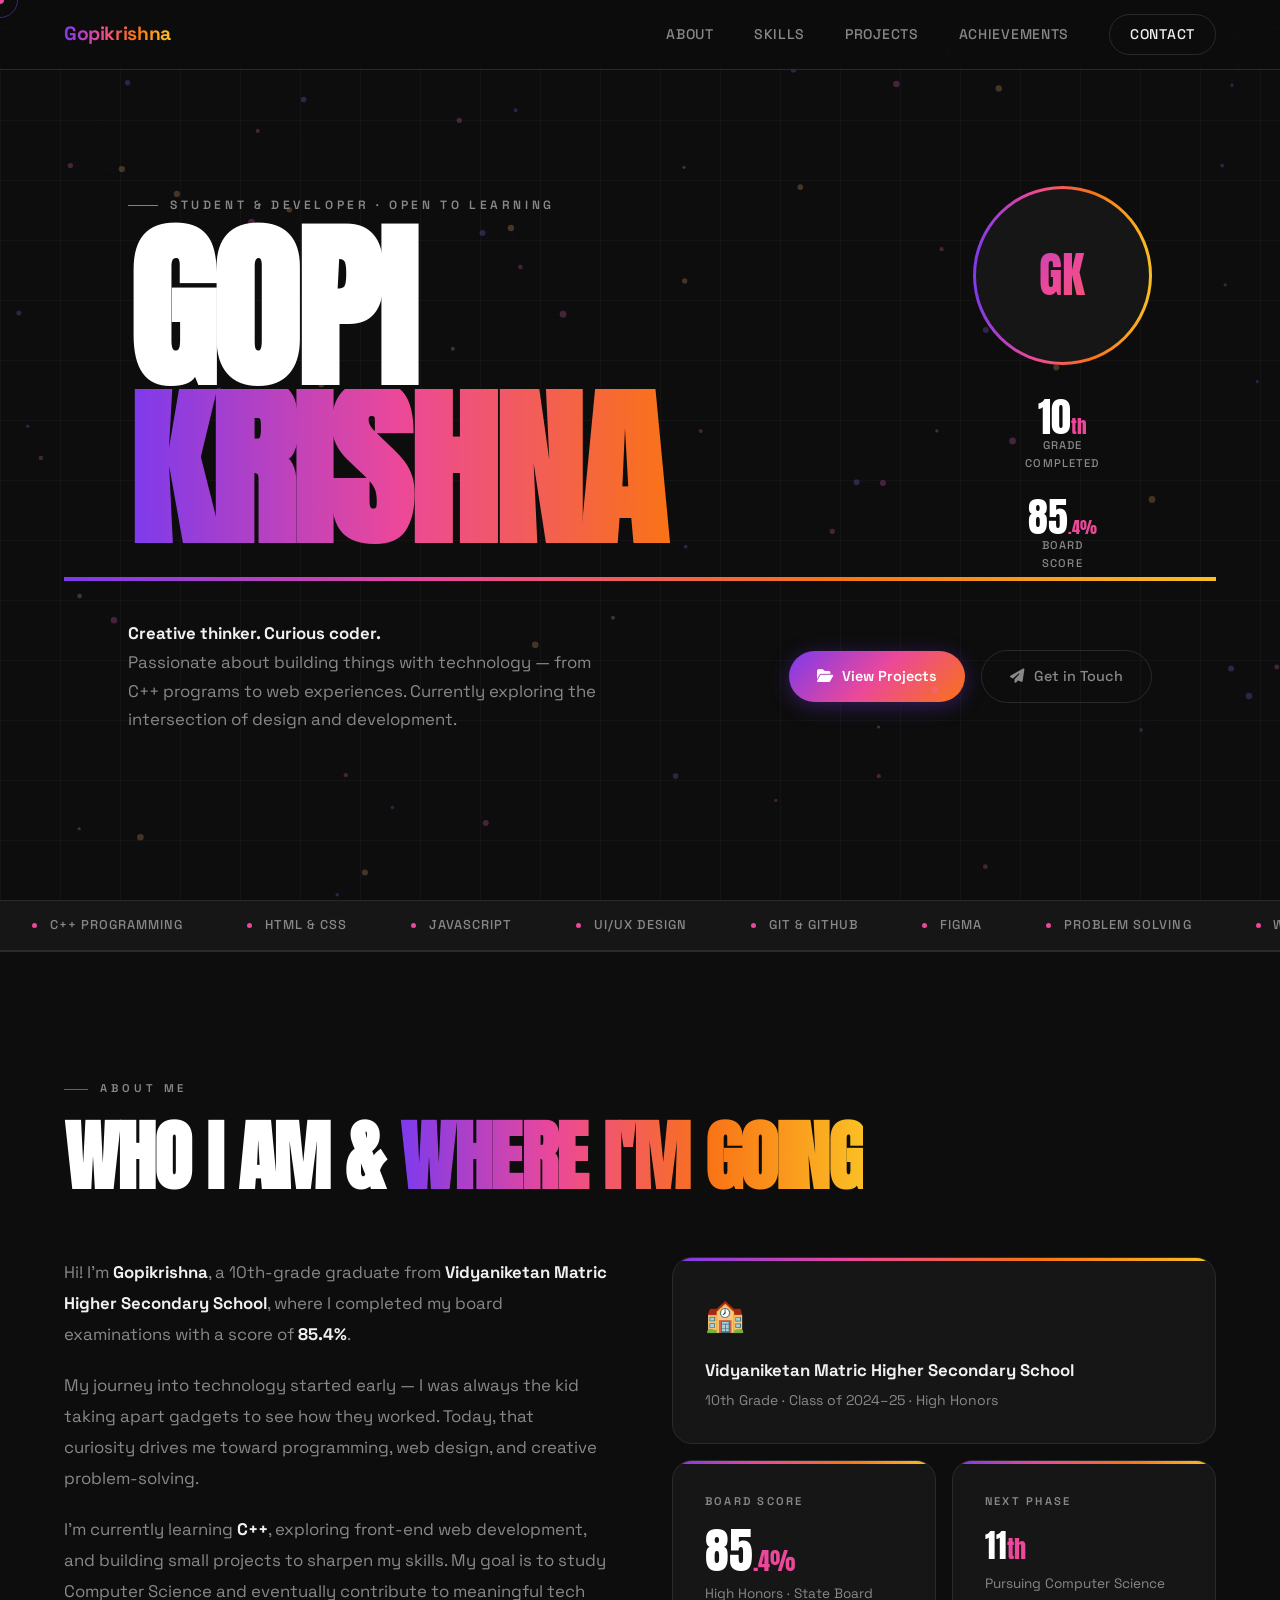
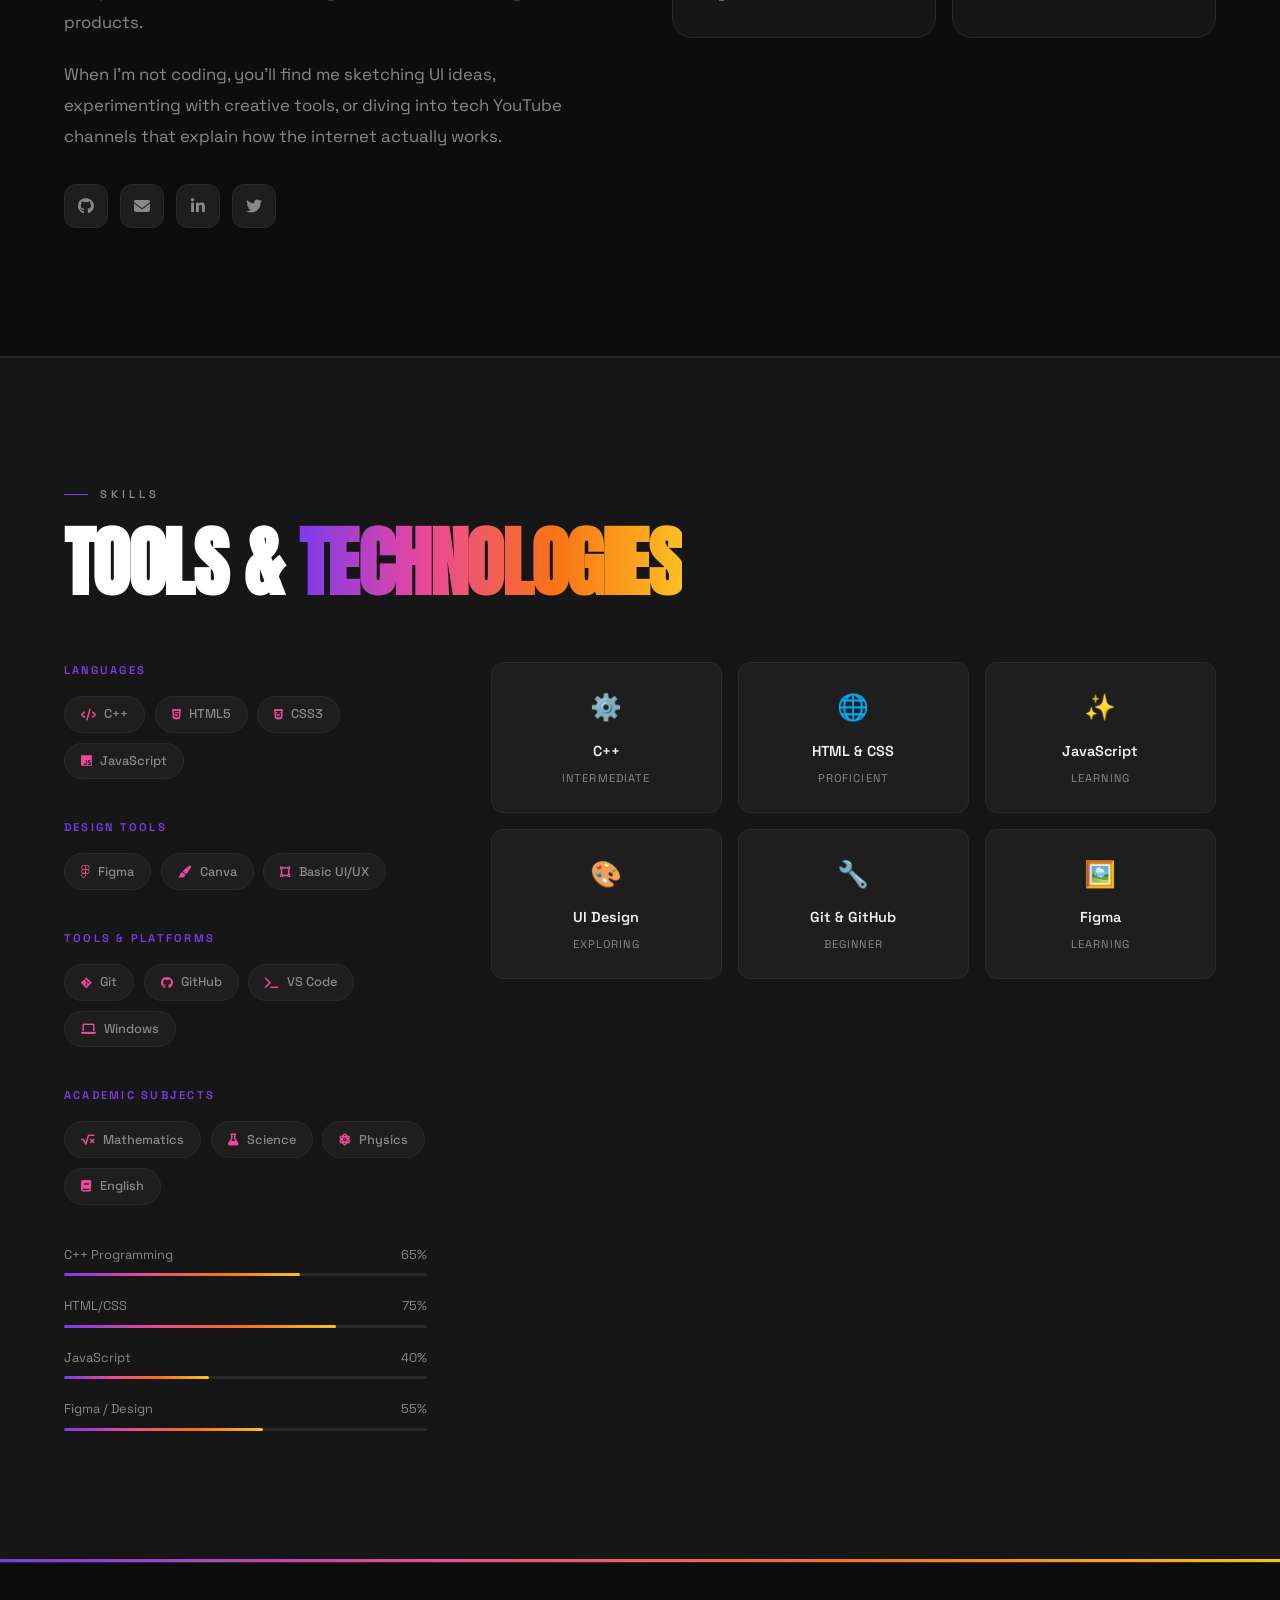
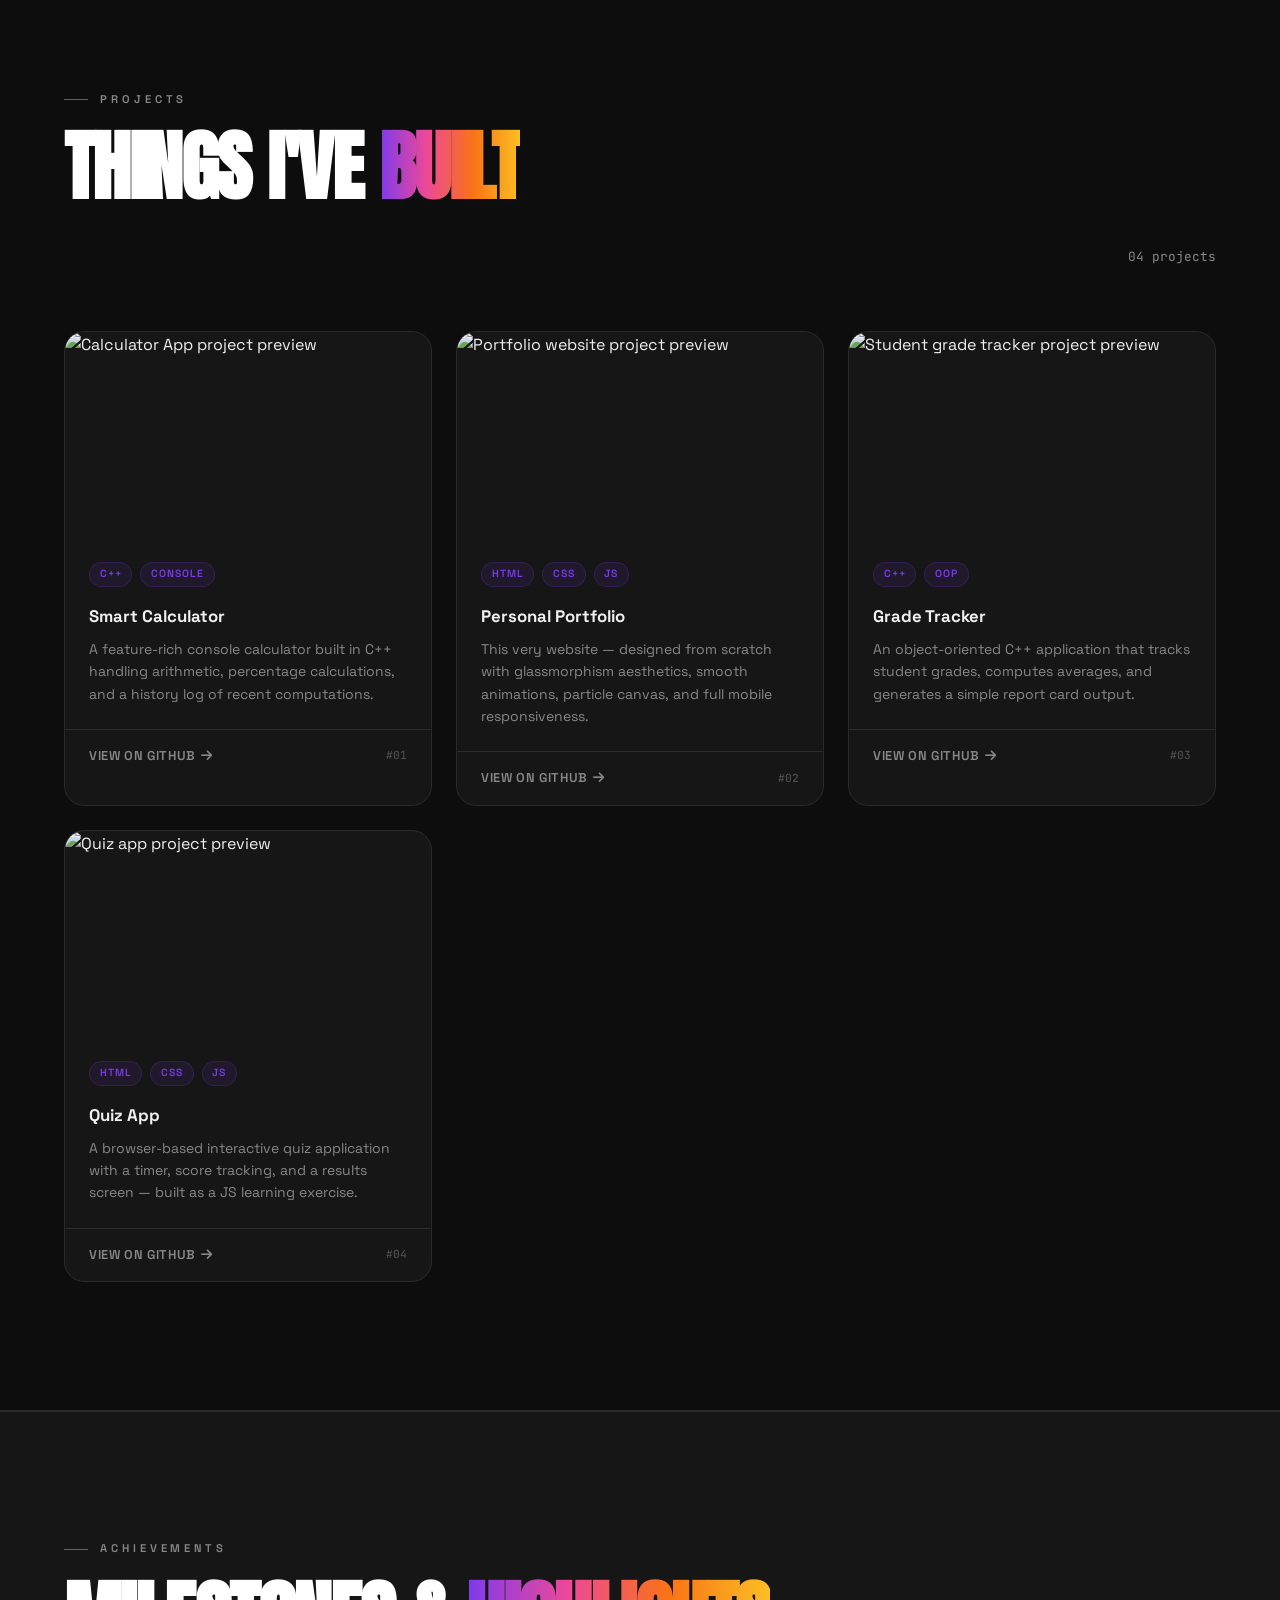
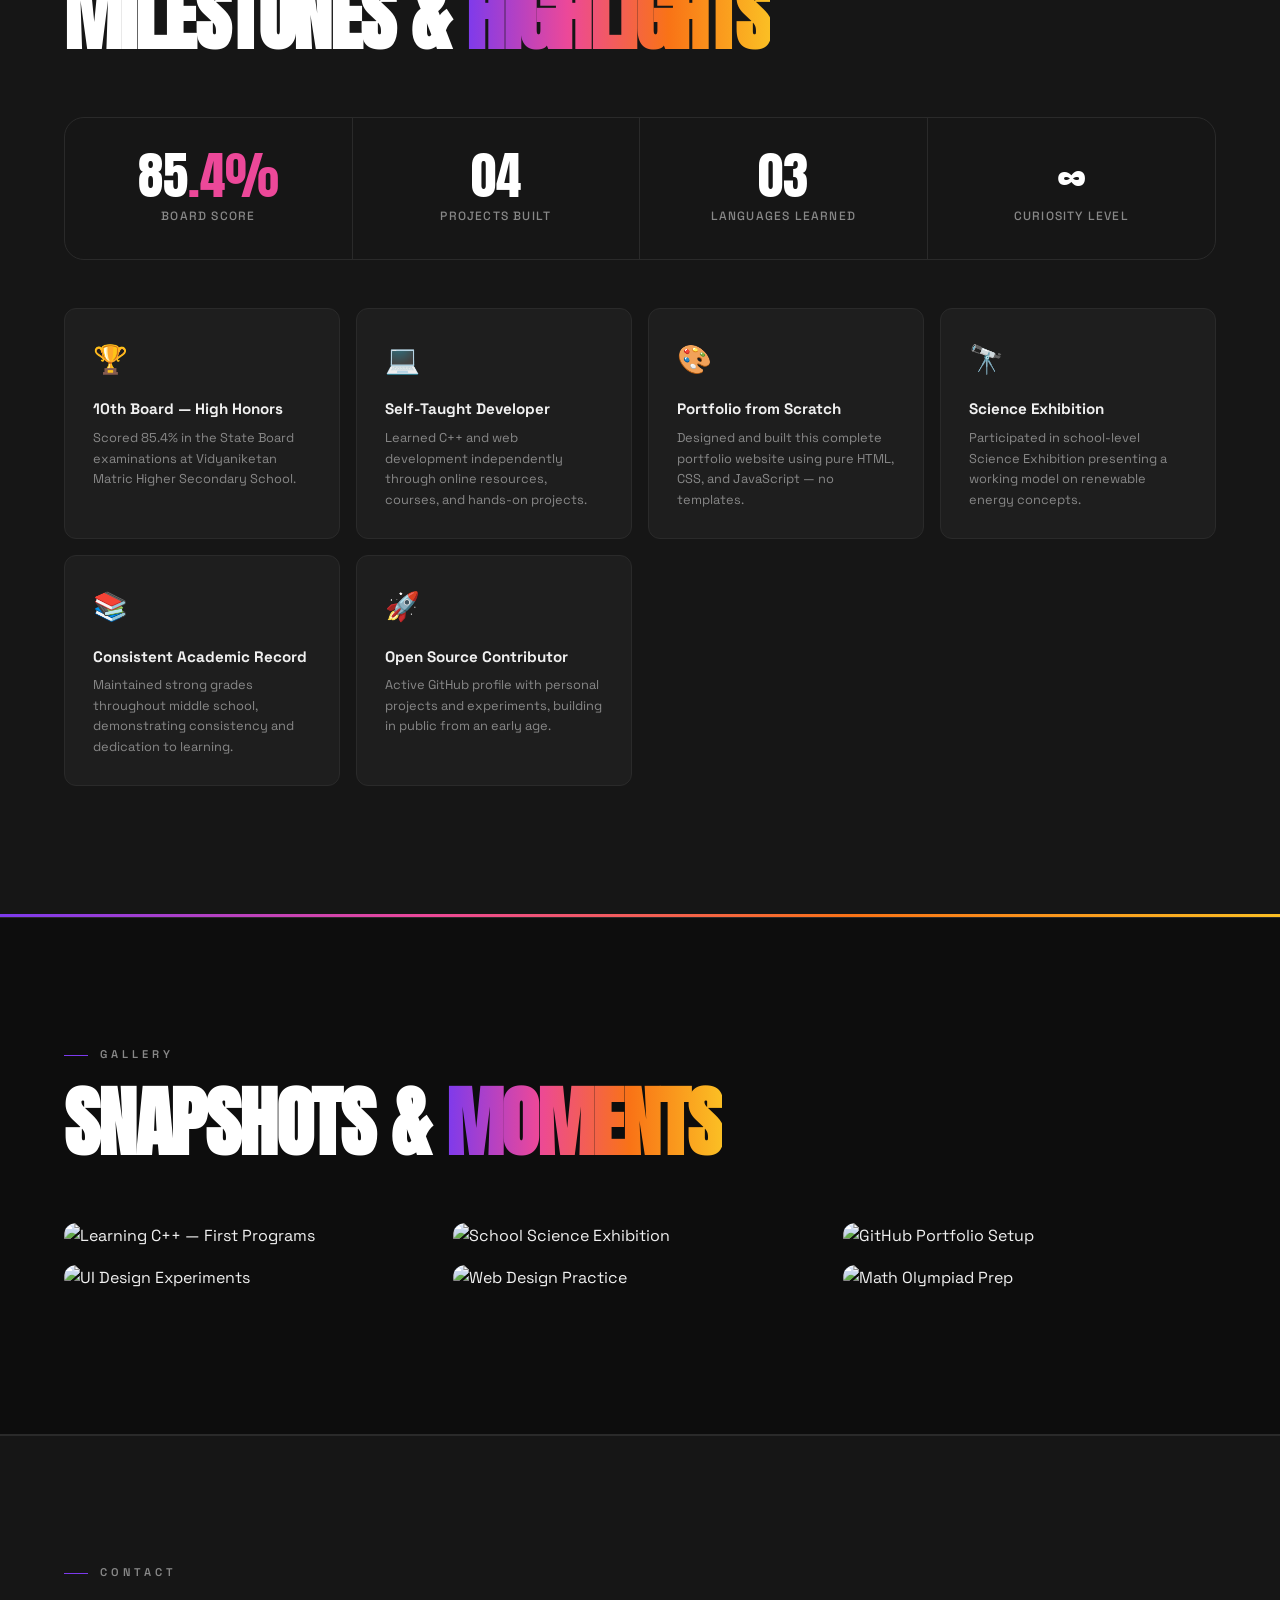
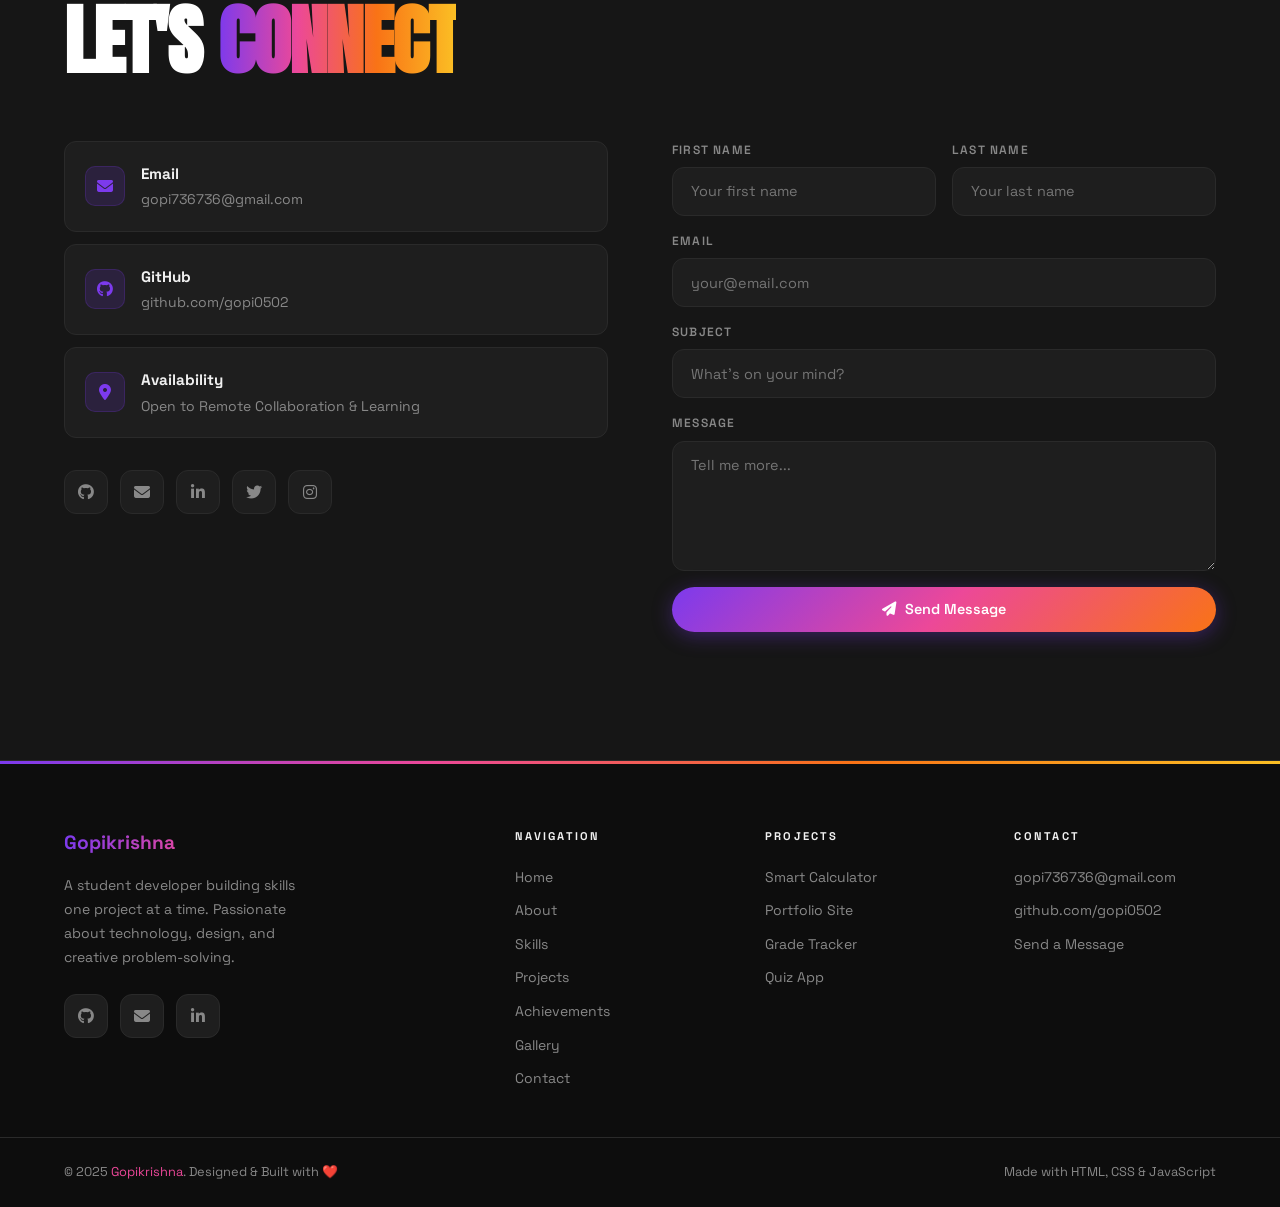
==== student-portfolio/index.html @ 2861e266 "Add files via upload" ====
<!DOCTYPE html>
<html lang="en">
<head>
  <meta charset="UTF-8" />
  <meta name="viewport" content="width=device-width, initial-scale=1.0" />
  <meta name="description" content="Gopikrishna — Student Developer & Tech Enthusiast. Explore my projects, skills, and achievements." />
  <meta name="keywords" content="Gopikrishna, student portfolio, developer, web design, C++, programming" />
  <meta name="author" content="Gopikrishna" />
  <meta property="og:title" content="Gopikrishna — Portfolio" />
  <meta property="og:description" content="Student Developer, Tech Enthusiast & Creative Thinker" />
  <meta property="og:type" content="website" />
  <title>Gopikrishna — Portfolio</title>

  <!-- Google Fonts: Space Grotesk (body) + Anton (hero display) -->
  <link rel="preconnect" href="https://fonts.googleapis.com" />
  <link rel="preconnect" href="https://fonts.gstatic.com" crossorigin />
  <link href="https://fonts.googleapis.com/css2?family=Anton&family=Space+Grotesk:wght@300;400;500;600;700&family=JetBrains+Mono:wght@400;500&display=swap" rel="stylesheet" />

  <!-- Font Awesome -->
  <link rel="stylesheet" href="https://cdnjs.cloudflare.com/ajax/libs/font-awesome/6.5.0/css/all.min.css" />

  <style>
    /* =============================================
       CSS CUSTOM PROPERTIES
    ============================================= */
    :root {
      --bg:          #0d0d0d;
      --bg-card:     #161616;
      --bg-card2:    #1e1e1e;
      --text:        #f0f0f0;
      --text-muted:  #888;
      --text-dim:    #555;
      --border:      #2a2a2a;
      --accent-1:    #7c3aed;  /* violet */
      --accent-2:    #ec4899;  /* pink */
      --accent-3:    #f97316;  /* orange */
      --accent-4:    #06b6d4;  /* cyan */
      --gradient:    linear-gradient(90deg, #7c3aed, #ec4899, #f97316, #fbbf24);
      --gradient-v:  linear-gradient(135deg, #7c3aed 0%, #ec4899 50%, #f97316 100%);
      --font-display: 'Anton', sans-serif;
      --font-body:    'Space Grotesk', sans-serif;
      --font-mono:    'JetBrains Mono', monospace;
      --nav-h:       70px;
      --radius:      12px;
      --radius-lg:   20px;
      --shadow:      0 8px 40px rgba(0,0,0,.6);
      --transition:  all 0.35s cubic-bezier(0.25, 0.46, 0.45, 0.94);
    }

    /* =============================================
       RESET & BASE
    ============================================= */
    *, *::before, *::after { box-sizing: border-box; margin: 0; padding: 0; }

    html { scroll-behavior: smooth; font-size: 16px; }

    body {
      background: var(--bg);
      color: var(--text);
      font-family: var(--font-body);
      line-height: 1.6;
      overflow-x: hidden;
      cursor: none;
    }

    a { color: inherit; text-decoration: none; }
    img { display: block; max-width: 100%; }
    ul { list-style: none; }

    /* =============================================
       CUSTOM CURSOR
    ============================================= */
    .cursor-dot {
      position: fixed; top: 0; left: 0; z-index: 9999;
      width: 8px; height: 8px; border-radius: 50%;
      background: var(--accent-2);
      pointer-events: none;
      transform: translate(-50%, -50%);
      transition: width .15s, height .15s, background .2s;
    }
    .cursor-ring {
      position: fixed; top: 0; left: 0; z-index: 9998;
      width: 36px; height: 36px; border-radius: 50%;
      border: 1.5px solid rgba(124,58,237,.5);
      pointer-events: none;
      transform: translate(-50%, -50%);
      transition: transform .08s linear, width .3s, height .3s, border-color .3s;
    }
    body.cursor-hover .cursor-dot { width: 14px; height: 14px; background: var(--accent-3); }
    body.cursor-hover .cursor-ring { width: 54px; height: 54px; border-color: var(--accent-3); }

    /* =============================================
       SCROLLBAR
    ============================================= */
    ::-webkit-scrollbar { width: 4px; }
    ::-webkit-scrollbar-track { background: var(--bg); }
    ::-webkit-scrollbar-thumb { background: var(--border); border-radius: 4px; }
    ::-webkit-scrollbar-thumb:hover { background: var(--accent-1); }

    /* =============================================
       GRID OVERLAY (background texture)
    ============================================= */
    .grid-overlay {
      position: fixed; inset: 0; z-index: 0; pointer-events: none;
      background-image:
        linear-gradient(rgba(255,255,255,.03) 1px, transparent 1px),
        linear-gradient(90deg, rgba(255,255,255,.03) 1px, transparent 1px);
      background-size: 60px 60px;
    }

    /* =============================================
       NAVIGATION
    ============================================= */
    nav {
      position: fixed; top: 0; left: 0; right: 0; z-index: 100;
      height: var(--nav-h);
      display: flex; align-items: center; justify-content: space-between;
      padding: 0 clamp(1.5rem, 5vw, 4rem);
      border-bottom: 1px solid var(--border);
      background: rgba(13,13,13,.85);
      backdrop-filter: blur(20px);
      transition: var(--transition);
    }
    nav.scrolled { border-bottom-color: rgba(124,58,237,.3); }

    .nav-logo {
      font-family: var(--font-body);
      font-weight: 700; font-size: 1.2rem;
      letter-spacing: -.02em;
      background: var(--gradient);
      -webkit-background-clip: text; -webkit-text-fill-color: transparent;
    }

    .nav-links {
      display: flex; align-items: center; gap: 2.5rem;
    }
    .nav-links a {
      font-size: .875rem; font-weight: 500;
      color: var(--text-muted);
      letter-spacing: .05em; text-transform: uppercase;
      transition: var(--transition);
      position: relative;
    }
    .nav-links a::after {
      content: ''; position: absolute; bottom: -3px; left: 0; right: 0;
      height: 1px; background: var(--gradient); transform: scaleX(0);
      transition: transform .3s ease; transform-origin: left;
    }
    .nav-links a:hover, .nav-links a.active { color: var(--text); }
    .nav-links a:hover::after, .nav-links a.active::after { transform: scaleX(1); }

    .nav-cta {
      padding: .5rem 1.25rem;
      border: 1px solid var(--border);
      border-radius: 100px;
      font-size: .8rem; font-weight: 600;
      letter-spacing: .05em; text-transform: uppercase;
      color: var(--text) !important;
      transition: var(--transition);
      background: transparent;
    }
    .nav-cta:hover {
      background: var(--accent-1) !important;
      border-color: var(--accent-1) !important;
      color: #fff !important;
    }
    .nav-cta::after { display: none !important; }

    /* Hamburger */
    .hamburger {
      display: none; flex-direction: column; gap: 5px;
      cursor: pointer; padding: 4px; background: none; border: none;
    }
    .hamburger span {
      display: block; width: 24px; height: 2px;
      background: var(--text); border-radius: 2px;
      transition: var(--transition);
    }
    .hamburger.open span:nth-child(1) { transform: rotate(45deg) translate(5px, 5px); }
    .hamburger.open span:nth-child(2) { opacity: 0; }
    .hamburger.open span:nth-child(3) { transform: rotate(-45deg) translate(5px, -5px); }

    /* Mobile menu */
    .mobile-menu {
      position: fixed; top: var(--nav-h); left: 0; right: 0; z-index: 99;
      background: rgba(13,13,13,.97);
      backdrop-filter: blur(20px);
      border-bottom: 1px solid var(--border);
      padding: 2rem;
      display: flex; flex-direction: column; gap: 1.5rem;
      transform: translateY(-110%); transition: transform .4s cubic-bezier(.77,0,.175,1);
    }
    .mobile-menu.open { transform: translateY(0); }
    .mobile-menu a { font-size: 1.5rem; font-weight: 600; }

    /* =============================================
       HERO SECTION — Dribbble-style big typography
    ============================================= */
    #hero {
      position: relative; z-index: 1;
      min-height: 100vh;
      padding-top: var(--nav-h);
      display: flex; flex-direction: column;
      overflow: hidden;
    }

    /* Top portion: name + avatar + stats */
    .hero-top {
      flex: 1;
      display: grid;
      grid-template-columns: 1fr auto;
      align-items: center;
      padding: clamp(3rem, 8vw, 6rem) clamp(1.5rem, 5vw, 4rem) 0;
      gap: 2rem;
    }

    .hero-headline-wrap { position: relative; }

    .hero-eyebrow {
      font-size: .75rem; font-weight: 600; letter-spacing: .3em;
      text-transform: uppercase; color: var(--text-muted);
      margin-bottom: 1rem;
      display: flex; align-items: center; gap: .75rem;
    }
    .hero-eyebrow::before {
      content: ''; display: inline-block;
      width: 30px; height: 1px; background: var(--accent-2);
    }

    .hero-name {
      font-family: var(--font-display);
      font-size: clamp(5rem, 14vw, 14rem);
      line-height: .88;
      letter-spacing: -.02em;
      color: #fff;
      text-transform: uppercase;
      /* Split to two lines naturally */
    }
    /* The gradient stripe sits between the two lines visually */
    .hero-name span.line1 { display: block; }
    .hero-name span.line2 {
      display: block;
      /* Clip gradient into second word */
      background: var(--gradient);
      -webkit-background-clip: text;
      -webkit-text-fill-color: transparent;
    }

    .hero-right {
      display: flex; flex-direction: column; align-items: center;
      gap: 2rem; padding-top: 1rem;
    }

    /* Avatar */
    .hero-avatar {
      width: clamp(110px, 14vw, 180px);
      height: clamp(110px, 14vw, 180px);
      border-radius: 50%;
      overflow: hidden;
      border: 3px solid transparent;
      background:
        linear-gradient(var(--bg-card), var(--bg-card)) padding-box,
        var(--gradient) border-box;
      flex-shrink: 0;
      position: relative;
    }
    .hero-avatar img {
      width: 100%; height: 100%; object-fit: cover;
      border-radius: 50%; filter: grayscale(20%);
    }
    .hero-avatar-initials {
      position: absolute; inset: 0;
      display: flex; align-items: center; justify-content: center;
      font-family: var(--font-display); font-size: 3rem;
      background: var(--gradient-v);
      -webkit-background-clip: text; -webkit-text-fill-color: transparent;
    }

    /* Stats (right column small numbers) */
    .hero-stats {
      display: flex; flex-direction: column; gap: 1.5rem;
      text-align: center;
    }
    .hero-stat-num {
      font-family: var(--font-display); font-size: 2.5rem;
      line-height: 1; color: #fff;
    }
    .hero-stat-label {
      font-size: .7rem; font-weight: 500; letter-spacing: .1em;
      text-transform: uppercase; color: var(--text-muted);
    }

    /* Gradient divider stripe (the iconic rainbow bar) */
    .hero-stripe {
      height: 4px;
      background: var(--gradient);
      margin: 0;
      position: relative;
      z-index: 2;
    }

    /* Bottom row: tagline + CTA */
    .hero-bottom {
      display: flex; align-items: center; justify-content: space-between;
      padding: clamp(1.5rem, 3vw, 2.5rem) clamp(1.5rem, 5vw, 4rem);
      gap: 1.5rem; flex-wrap: wrap;
    }
    .hero-tagline {
      font-size: clamp(.875rem, 2vw, 1.05rem);
      color: var(--text-muted);
      max-width: 480px; line-height: 1.7;
    }
    .hero-tagline strong { color: var(--text); }

    .hero-actions { display: flex; align-items: center; gap: 1rem; flex-wrap: wrap; }

    .btn-primary {
      display: inline-flex; align-items: center; gap: .6rem;
      padding: .85rem 1.75rem;
      background: var(--gradient-v); border: none;
      border-radius: 100px; color: #fff;
      font-family: var(--font-body); font-weight: 600; font-size: .9rem;
      cursor: pointer; transition: var(--transition);
      box-shadow: 0 4px 20px rgba(124,58,237,.35);
    }
    .btn-primary:hover { transform: translateY(-2px); box-shadow: 0 8px 30px rgba(124,58,237,.5); }

    .btn-ghost {
      display: inline-flex; align-items: center; gap: .6rem;
      padding: .85rem 1.75rem;
      background: transparent;
      border: 1px solid var(--border);
      border-radius: 100px; color: var(--text-muted);
      font-family: var(--font-body); font-weight: 500; font-size: .9rem;
      cursor: pointer; transition: var(--transition);
    }
    .btn-ghost:hover { border-color: var(--text-muted); color: var(--text); transform: translateY(-2px); }

    /* =============================================
       MARQUEE TICKER
    ============================================= */
    .marquee-bar {
      position: relative; z-index: 2;
      background: var(--bg-card); border-top: 1px solid var(--border);
      border-bottom: 1px solid var(--border);
      overflow: hidden; padding: .9rem 0;
    }
    .marquee-track {
      display: flex; gap: 0;
      animation: marquee 28s linear infinite;
      white-space: nowrap;
    }
    .marquee-item {
      display: inline-flex; align-items: center; gap: .8rem;
      padding: 0 2rem;
      font-size: .8rem; font-weight: 500;
      letter-spacing: .08em; text-transform: uppercase;
      color: var(--text-muted);
      flex-shrink: 0;
    }
    .marquee-item .dot {
      width: 5px; height: 5px; border-radius: 50%;
      background: var(--accent-2); flex-shrink: 0;
    }
    @keyframes marquee {
      from { transform: translateX(0); }
      to   { transform: translateX(-50%); }
    }

    /* =============================================
       SECTION SHARED STYLES
    ============================================= */
    section {
      position: relative; z-index: 1;
      padding: clamp(4rem, 10vw, 8rem) clamp(1.5rem, 5vw, 4rem);
    }

    .section-label {
      font-size: .7rem; font-weight: 600; letter-spacing: .35em;
      text-transform: uppercase; color: var(--text-muted);
      display: flex; align-items: center; gap: .75rem;
      margin-bottom: 1.5rem;
    }
    .section-label::before {
      content: ''; width: 24px; height: 1px; background: var(--accent-1);
    }

    .section-title {
      font-family: var(--font-display);
      font-size: clamp(2.5rem, 6vw, 5rem);
      line-height: .92; letter-spacing: -.02em;
      text-transform: uppercase; color: #fff;
      margin-bottom: clamp(2.5rem, 5vw, 4rem);
    }
    .section-title .grad {
      background: var(--gradient);
      -webkit-background-clip: text; -webkit-text-fill-color: transparent;
    }

    .section-divider { height: 1px; background: var(--border); margin: 0; }
    .section-stripe { height: 3px; background: var(--gradient); }

    /* Fade-in on scroll */
    .fade-in {
      opacity: 0; transform: translateY(30px);
      transition: opacity .7s ease, transform .7s ease;
    }
    .fade-in.visible { opacity: 1; transform: translateY(0); }
    .fade-in.delay-1 { transition-delay: .1s; }
    .fade-in.delay-2 { transition-delay: .2s; }
    .fade-in.delay-3 { transition-delay: .35s; }
    .fade-in.delay-4 { transition-delay: .5s; }

    /* =============================================
       ABOUT SECTION
    ============================================= */
    #about { background: var(--bg); border-top: 1px solid var(--border); }

    .about-grid {
      display: grid;
      grid-template-columns: 1fr 1fr;
      gap: clamp(2rem, 5vw, 5rem);
      align-items: start;
    }

    .about-text p {
      font-size: 1.05rem; color: var(--text-muted); line-height: 1.85;
      margin-bottom: 1.25rem;
    }
    .about-text p strong { color: var(--text); }

    .about-card {
      background: var(--bg-card);
      border: 1px solid var(--border); border-radius: var(--radius-lg);
      padding: 2rem; position: relative; overflow: hidden;
    }
    .about-card::before {
      content: ''; position: absolute; top: 0; left: 0; right: 0;
      height: 3px; background: var(--gradient);
    }

    .about-card-title {
      font-size: .7rem; font-weight: 600; letter-spacing: .2em;
      text-transform: uppercase; color: var(--text-muted);
      margin-bottom: 1rem;
    }
    .about-card-value {
      font-family: var(--font-display);
      font-size: 3rem; color: #fff; line-height: 1;
    }
    .about-card-value .unit { font-size: 1.5rem; color: var(--accent-2); }
    .about-card-sub { font-size: .85rem; color: var(--text-muted); margin-top: .5rem; }

    .about-cards-row { display: grid; grid-template-columns: 1fr 1fr; gap: 1rem; }

    /* School info card */
    .school-card {
      background: var(--bg-card); border: 1px solid var(--border);
      border-radius: var(--radius-lg); padding: 2rem;
      position: relative; overflow: hidden;
      grid-column: 1 / -1;
    }
    .school-card::before {
      content: ''; position: absolute; top: 0; left: 0; right: 0;
      height: 3px; background: var(--gradient);
    }
    .school-card-icon { font-size: 2rem; margin-bottom: 1rem; }
    .school-card-name { font-weight: 700; font-size: 1.05rem; margin-bottom: .3rem; }
    .school-card-detail { font-size: .875rem; color: var(--text-muted); }

    /* Bubble effect for about cards */
    .bubble-box {
      cursor: pointer;
      transition: transform 0.38s cubic-bezier(0.34, 1.56, 0.64, 1),
                  box-shadow 0.38s ease,
                  border-color 0.38s ease;
    }
    .bubble-box:hover,
    .bubble-box:active,
    .bubble-box.is-bubble-inflated {
      transform: scale(1.06);
      box-shadow: 0 12px 40px rgba(124,58,237,.25);
      border-color: rgba(124,58,237,.4);
      z-index: 5;
    }

    /* =============================================
       SKILLS SECTION
    ============================================= */
    #skills { background: var(--bg-card); border-top: 1px solid var(--border); }

    .skills-layout {
      display: grid;
      grid-template-columns: 1fr 2fr;
      gap: clamp(2rem, 5vw, 5rem);
      align-items: start;
    }

    .skill-category { margin-bottom: 2.5rem; }
    .skill-cat-label {
      font-size: .7rem; font-weight: 600; letter-spacing: .2em;
      text-transform: uppercase; color: var(--accent-1);
      margin-bottom: 1rem;
    }

    .skill-tags { display: flex; flex-wrap: wrap; gap: .6rem; }
    .skill-tag {
      display: inline-flex; align-items: center; gap: .5rem;
      padding: .45rem 1rem;
      background: var(--bg-card2); border: 1px solid var(--border);
      border-radius: 100px;
      font-size: .8rem; font-weight: 500; color: var(--text-muted);
      transition: var(--transition); cursor: default;
    }
    .skill-tag:hover { border-color: var(--accent-1); color: var(--text); background: rgba(124,58,237,.1); }
    .skill-tag .skill-icon { color: var(--accent-2); font-size: .75rem; }

    /* Big skill display on right */
    .skills-big-grid {
      display: grid; grid-template-columns: repeat(3, 1fr); gap: 1rem;
    }

    .skill-card {
      background: var(--bg-card2); border: 1px solid var(--border);
      border-radius: var(--radius); padding: 1.5rem 1.25rem;
      text-align: center; position: relative; overflow: hidden;
      transition: var(--transition);
    }
    .skill-card::before {
      content: ''; position: absolute; bottom: 0; left: 0; right: 0;
      height: 2px; background: var(--gradient);
      transform: scaleX(0); transition: transform .4s ease;
    }
    .skill-card:hover { border-color: rgba(124,58,237,.3); transform: translateY(-4px); }
    .skill-card:hover::before { transform: scaleX(1); }

    .skill-card-icon { font-size: 1.6rem; margin-bottom: .75rem; }
    .skill-card-name { font-weight: 600; font-size: .9rem; margin-bottom: .4rem; }
    .skill-card-level {
      font-size: .7rem; letter-spacing: .1em; text-transform: uppercase;
      color: var(--text-muted);
    }

    /* Progress bars */
    .progress-list { display: flex; flex-direction: column; gap: 1.25rem; }
    .progress-item {}
    .progress-header {
      display: flex; justify-content: space-between;
      font-size: .8rem; color: var(--text-muted); margin-bottom: .5rem;
    }
    .progress-bar {
      height: 3px; background: var(--border); border-radius: 3px; overflow: hidden;
    }
    .progress-fill {
      height: 100%; border-radius: 3px;
      background: var(--gradient);
      width: 0; transition: width 1.2s cubic-bezier(.25,.46,.45,.94);
    }

    /* =============================================
       PROJECTS SECTION
    ============================================= */
    #projects { background: var(--bg); border-top: 1px solid var(--border); }

    .projects-header {
      display: flex; align-items: flex-end; justify-content: space-between;
      margin-bottom: clamp(2.5rem, 5vw, 4rem); flex-wrap: wrap; gap: 1.5rem;
    }
    .projects-count {
      font-family: var(--font-mono); font-size: .8rem;
      color: var(--text-muted);
    }

    .projects-grid {
      display: grid;
      grid-template-columns: repeat(auto-fill, minmax(320px, 1fr));
      gap: 1.5rem;
    }

    .project-card {
      background: var(--bg-card); border: 1px solid var(--border);
      border-radius: var(--radius-lg); overflow: hidden;
      position: relative;
      transition: transform 0.38s cubic-bezier(0.34, 1.56, 0.64, 1), box-shadow .35s ease, border-color .35s ease;
      cursor: pointer;
    }
    .project-card:hover {
      transform: scale(1.04) translateY(-4px);
      box-shadow: 0 20px 50px rgba(0,0,0,.5);
      border-color: rgba(124,58,237,.3);
    }

    .project-thumb {
      width: 100%; aspect-ratio: 16/9;
      object-fit: cover; display: block;
      filter: grayscale(30%); transition: filter .4s;
    }
    .project-card:hover .project-thumb { filter: grayscale(0%); }

    .project-info { padding: 1.5rem; }
    .project-tags { display: flex; flex-wrap: wrap; gap: .5rem; margin-bottom: 1rem; }
    .project-tag {
      font-size: .65rem; font-weight: 600; letter-spacing: .1em;
      text-transform: uppercase; color: var(--accent-1);
      padding: .2rem .6rem; background: rgba(124,58,237,.1);
      border: 1px solid rgba(124,58,237,.2); border-radius: 100px;
    }
    .project-title { font-weight: 700; font-size: 1.05rem; margin-bottom: .5rem; }
    .project-desc { font-size: .875rem; color: var(--text-muted); line-height: 1.6; }

    .project-footer {
      display: flex; align-items: center; justify-content: space-between;
      padding: 1rem 1.5rem;
      border-top: 1px solid var(--border);
    }
    .project-link {
      display: inline-flex; align-items: center; gap: .4rem;
      font-size: .8rem; font-weight: 600; letter-spacing: .05em;
      text-transform: uppercase; color: var(--text-muted);
      transition: color .25s;
    }
    .project-card:hover .project-link { color: var(--accent-2); }
    .project-number {
      font-family: var(--font-mono); font-size: .7rem; color: var(--text-dim);
    }

    /* =============================================
       ACHIEVEMENTS SECTION
    ============================================= */
    #achievements {
      background: var(--bg-card); border-top: 1px solid var(--border);
    }

    .ach-grid { display: grid; grid-template-columns: repeat(auto-fill, minmax(260px, 1fr)); gap: 1rem; }

    .ach-card {
      background: var(--bg-card2); border: 1px solid var(--border);
      border-radius: var(--radius); padding: 1.75rem;
      transition: transform 0.38s cubic-bezier(0.34, 1.56, 0.64, 1), box-shadow .35s, border-color .35s;
      cursor: default; position: relative; overflow: hidden;
    }
    .ach-card::after {
      content: ''; position: absolute;
      bottom: 0; left: 0; right: 0; height: 2px;
      background: var(--gradient); transform: scaleX(0);
      transition: transform .4s ease;
    }
    .ach-card:hover { transform: scale(1.04); box-shadow: 0 12px 35px rgba(0,0,0,.4); border-color: rgba(124,58,237,.3); }
    .ach-card:hover::after { transform: scaleX(1); }

    .ach-icon { font-size: 1.75rem; margin-bottom: 1rem; }
    .ach-title { font-weight: 700; font-size: .95rem; margin-bottom: .4rem; }
    .ach-desc { font-size: .8rem; color: var(--text-muted); line-height: 1.6; }

    /* Big stat strip */
    .stat-strip {
      display: grid;
      grid-template-columns: repeat(4, 1fr);
      border: 1px solid var(--border); border-radius: var(--radius-lg);
      overflow: hidden; margin-bottom: 3rem;
    }
    .stat-strip-item {
      padding: 2rem 1.5rem; text-align: center;
      border-right: 1px solid var(--border);
      transition: var(--transition); cursor: default;
    }
    .stat-strip-item:last-child { border-right: none; }
    .stat-strip-item:hover { background: rgba(124,58,237,.06); }
    .stat-strip-num {
      font-family: var(--font-display); font-size: clamp(2rem, 4vw, 3.5rem);
      line-height: 1; color: #fff; margin-bottom: .4rem;
    }
    .stat-strip-num .accent { color: var(--accent-2); }
    .stat-strip-label { font-size: .75rem; font-weight: 500; letter-spacing: .1em; text-transform: uppercase; color: var(--text-muted); }

    /* =============================================
       GALLERY / LIGHTBOX
    ============================================= */
    #gallery { background: var(--bg); border-top: 1px solid var(--border); }

    .gallery-grid {
      columns: 3; gap: 1rem; column-gap: 1rem;
    }
    .gallery-item {
      break-inside: avoid; margin-bottom: 1rem;
      border-radius: var(--radius); overflow: hidden;
      cursor: pointer; position: relative;
    }
    .gallery-item img {
      width: 100%; display: block;
      filter: grayscale(20%); transition: filter .4s, transform .5s;
    }
    .gallery-item:hover img { filter: grayscale(0%); transform: scale(1.03); }
    .gallery-item-overlay {
      position: absolute; inset: 0;
      background: linear-gradient(to top, rgba(0,0,0,.7), transparent 60%);
      opacity: 0; transition: opacity .3s;
      display: flex; align-items: flex-end; padding: 1rem;
    }
    .gallery-item:hover .gallery-item-overlay { opacity: 1; }
    .gallery-item-caption { font-size: .8rem; font-weight: 500; color: #fff; }

    /* Lightbox */
    .lightbox {
      position: fixed; inset: 0; z-index: 1000;
      background: rgba(0,0,0,.93);
      display: none; align-items: center; justify-content: center;
      backdrop-filter: blur(12px);
    }
    .lightbox.active { display: flex; }
    .lightbox-img {
      max-width: 85vw; max-height: 80vh;
      border-radius: var(--radius); box-shadow: var(--shadow);
      object-fit: contain;
    }
    .lightbox-close {
      position: absolute; top: 1.5rem; right: 1.5rem;
      width: 44px; height: 44px; border-radius: 50%;
      background: rgba(255,255,255,.08); border: 1px solid var(--border);
      color: #fff; font-size: 1.1rem; cursor: pointer;
      display: flex; align-items: center; justify-content: center;
      transition: var(--transition);
    }
    .lightbox-close:hover { background: var(--accent-2); }
    .lightbox-nav {
      position: absolute; top: 50%; transform: translateY(-50%);
      width: 44px; height: 44px; border-radius: 50%;
      background: rgba(255,255,255,.08); border: 1px solid var(--border);
      color: #fff; font-size: .9rem; cursor: pointer;
      display: flex; align-items: center; justify-content: center;
      transition: var(--transition);
    }
    .lightbox-nav:hover { background: var(--accent-1); }
    .lightbox-prev { left: 1.5rem; }
    .lightbox-next { right: 1.5rem; }
    .lightbox-caption {
      position: absolute; bottom: 1.5rem; left: 50%; transform: translateX(-50%);
      font-size: .85rem; color: var(--text-muted);
      background: rgba(0,0,0,.5); padding: .4rem 1rem; border-radius: 100px;
    }

    /* =============================================
       CONTACT SECTION
    ============================================= */
    #contact { background: var(--bg-card); border-top: 1px solid var(--border); }

    .contact-layout {
      display: grid; grid-template-columns: 1fr 1fr;
      gap: clamp(2rem, 5vw, 5rem); align-items: start;
    }

    .contact-info-item {
      display: flex; align-items: center; gap: 1rem;
      padding: 1.25rem; background: var(--bg-card2);
      border: 1px solid var(--border); border-radius: var(--radius);
      margin-bottom: .75rem; transition: var(--transition);
    }
    .contact-info-item:hover { border-color: var(--accent-1); }
    .contact-info-icon {
      width: 40px; height: 40px; border-radius: 10px;
      background: rgba(124,58,237,.15); border: 1px solid rgba(124,58,237,.2);
      display: flex; align-items: center; justify-content: center;
      color: var(--accent-1); flex-shrink: 0;
    }
    .contact-info-text { font-size: .875rem; color: var(--text-muted); }
    .contact-info-text strong { display: block; color: var(--text); font-size: .95rem; margin-bottom: .15rem; }

    .contact-form { display: flex; flex-direction: column; gap: 1rem; }
    .form-row { display: grid; grid-template-columns: 1fr 1fr; gap: 1rem; }
    .form-group { display: flex; flex-direction: column; gap: .45rem; }
    .form-label { font-size: .75rem; font-weight: 600; letter-spacing: .1em; text-transform: uppercase; color: var(--text-muted); }
    .form-input, .form-textarea {
      padding: .9rem 1.1rem;
      background: var(--bg-card2); border: 1px solid var(--border);
      border-radius: var(--radius); color: var(--text);
      font-family: var(--font-body); font-size: .9rem;
      transition: border-color .25s, box-shadow .25s;
      outline: none; width: 100%;
    }
    .form-input:focus, .form-textarea:focus {
      border-color: var(--accent-1);
      box-shadow: 0 0 0 3px rgba(124,58,237,.12);
    }
    .form-textarea { resize: vertical; min-height: 130px; }

    /* Social links */
    .social-links { display: flex; gap: .75rem; margin-top: 2rem; }
    .social-link {
      width: 44px; height: 44px; border-radius: 12px;
      background: var(--bg-card2); border: 1px solid var(--border);
      display: flex; align-items: center; justify-content: center;
      font-size: 1rem; color: var(--text-muted);
      transition: var(--transition);
    }
    .social-link:hover { background: var(--accent-1); border-color: var(--accent-1); color: #fff; transform: translateY(-3px); }

    /* =============================================
       FOOTER
    ============================================= */
    footer {
      position: relative; z-index: 1;
      border-top: 1px solid var(--border);
      background: var(--bg);
    }

    .footer-stripe { height: 3px; background: var(--gradient); }

    .footer-top {
      display: grid;
      grid-template-columns: 2fr 1fr 1fr 1fr;
      gap: 3rem;
      padding: 4rem clamp(1.5rem, 5vw, 4rem) 3rem;
    }

    .footer-brand .footer-logo {
      font-weight: 700; font-size: 1.2rem;
      background: var(--gradient);
      -webkit-background-clip: text; -webkit-text-fill-color: transparent;
      margin-bottom: 1rem;
    }
    .footer-brand p { font-size: .875rem; color: var(--text-muted); line-height: 1.7; max-width: 260px; }

    .footer-col-title { font-size: .7rem; font-weight: 700; letter-spacing: .2em; text-transform: uppercase; color: var(--text); margin-bottom: 1.25rem; }
    .footer-col-links { display: flex; flex-direction: column; gap: .7rem; }
    .footer-col-links a { font-size: .875rem; color: var(--text-muted); transition: color .25s; }
    .footer-col-links a:hover { color: var(--text); }

    .footer-bottom {
      display: flex; align-items: center; justify-content: space-between;
      padding: 1.5rem clamp(1.5rem, 5vw, 4rem);
      border-top: 1px solid var(--border);
      flex-wrap: wrap; gap: 1rem;
    }
    .footer-copy { font-size: .8rem; color: var(--text-muted); }
    .footer-copy span { color: var(--accent-2); }

    /* =============================================
       BACK TO TOP
    ============================================= */
    .back-top {
      position: fixed; bottom: 2rem; right: 2rem; z-index: 50;
      width: 44px; height: 44px; border-radius: 12px;
      background: var(--accent-1); border: none;
      color: #fff; font-size: .9rem; cursor: pointer;
      display: flex; align-items: center; justify-content: center;
      box-shadow: 0 4px 20px rgba(124,58,237,.4);
      opacity: 0; transform: translateY(10px);
      transition: opacity .3s, transform .3s;
    }
    .back-top.visible { opacity: 1; transform: translateY(0); }
    .back-top:hover { background: var(--accent-2); transform: translateY(-3px); }

    /* =============================================
       CANVAS (ambient particle) BEHIND HERO
    ============================================= */
    #particle-canvas {
      position: absolute; top: 0; left: 0;
      width: 100%; height: 100%;
      pointer-events: none; z-index: 0; opacity: .35;
    }

    /* =============================================
       RESPONSIVE
    ============================================= */
    @media (max-width: 1024px) {
      .about-grid { grid-template-columns: 1fr; }
      .skills-layout { grid-template-columns: 1fr; }
      .skills-big-grid { grid-template-columns: repeat(2, 1fr); }
      .footer-top { grid-template-columns: 1fr 1fr; gap: 2rem; }
      .stat-strip { grid-template-columns: repeat(2, 1fr); }
      .stat-strip-item:nth-child(2) { border-right: none; }
      .stat-strip-item:nth-child(3) { border-top: 1px solid var(--border); }
    }

    @media (max-width: 768px) {
      .nav-links { display: none; }
      .hamburger { display: flex; }
      .hero-top { grid-template-columns: 1fr; }
      .hero-right { flex-direction: row; justify-content: flex-start; }
      .hero-stats { flex-direction: row; gap: 2rem; }
      .about-cards-row { grid-template-columns: 1fr; }
      .projects-grid { grid-template-columns: 1fr; }
      .contact-layout { grid-template-columns: 1fr; }
      .form-row { grid-template-columns: 1fr; }
      .gallery-grid { columns: 2; }
      .ach-grid { grid-template-columns: 1fr 1fr; }
      .footer-top { grid-template-columns: 1fr 1fr; }
      .stat-strip { grid-template-columns: repeat(2, 1fr); }
    }

    @media (max-width: 480px) {
      .hero-name { font-size: clamp(3.5rem, 18vw, 5rem); }
      .gallery-grid { columns: 1; }
      .ach-grid { grid-template-columns: 1fr; }
      .footer-top { grid-template-columns: 1fr; }
      .stat-strip { grid-template-columns: 1fr 1fr; }
    }
  </style>
</head>

<body>
  <!-- Custom cursor -->
  <div class="cursor-dot" id="cursorDot"></div>
  <div class="cursor-ring" id="cursorRing"></div>

  <!-- Grid overlay texture -->
  <div class="grid-overlay" aria-hidden="true"></div>

  <!-- ====== NAVIGATION ====== -->
  <nav id="navbar" role="navigation" aria-label="Main navigation">
    <a href="#hero" class="nav-logo" aria-label="Gopikrishna home">Gopikrishna</a>

    <div class="nav-links" role="list">
      <a href="#about"        role="listitem" class="active">About</a>
      <a href="#skills"       role="listitem">Skills</a>
      <a href="#projects"     role="listitem">Projects</a>
      <a href="#achievements" role="listitem">Achievements</a>
      <a href="#contact" class="nav-cta" role="listitem">Contact</a>
    </div>

    <button class="hamburger" id="hamburger" aria-label="Toggle menu" aria-expanded="false">
      <span></span><span></span><span></span>
    </button>
  </nav>

  <!-- Mobile menu -->
  <div class="mobile-menu" id="mobileMenu" role="dialog" aria-label="Mobile navigation">
    <a href="#about"        onclick="closeMobile()">About</a>
    <a href="#skills"       onclick="closeMobile()">Skills</a>
    <a href="#projects"     onclick="closeMobile()">Projects</a>
    <a href="#achievements" onclick="closeMobile()">Achievements</a>
    <a href="#gallery"      onclick="closeMobile()">Gallery</a>
    <a href="#contact"      onclick="closeMobile()">Contact</a>
  </div>

  <!-- ====== HERO SECTION ====== -->
  <section id="hero" aria-label="Hero">
    <canvas id="particle-canvas" aria-hidden="true"></canvas>

    <!-- Top: big name + avatar + stats -->
    <div class="hero-top">
      <div class="hero-headline-wrap">
        <div class="hero-eyebrow">Student &amp; Developer · Open to Learning</div>
        <h1 class="hero-name">
          <span class="line1">Gopi</span>
          <span class="line2">krishna</span>
        </h1>
      </div>

      <div class="hero-right">
        <!-- Circular avatar -->
        <div class="hero-avatar" aria-label="Gopikrishna profile photo">
          <div class="hero-avatar-initials" aria-hidden="true">GK</div>
        </div>

        <!-- Stats column -->
        <div class="hero-stats">
          <div>
            <div class="hero-stat-num">10<span style="font-size:1.2rem;color:var(--accent-2)">th</span></div>
            <div class="hero-stat-label">Grade<br>Completed</div>
          </div>
          <div>
            <div class="hero-stat-num">85<span style="font-size:1rem;color:var(--accent-2)">.4%</span></div>
            <div class="hero-stat-label">Board<br>Score</div>
          </div>
        </div>
      </div>
    </div><!-- /.hero-top -->

    <!-- Rainbow gradient stripe -->
    <div class="hero-stripe" aria-hidden="true"></div>

    <!-- Bottom: tagline + CTA -->
    <div class="hero-bottom">
      <p class="hero-tagline">
        <strong>Creative thinker. Curious coder.</strong><br>
        Passionate about building things with technology — from C++ programs to web experiences.
        Currently exploring the intersection of design and development.
      </p>
      <div class="hero-actions">
        <a href="#projects" class="btn-primary">
          <i class="fas fa-folder-open" aria-hidden="true"></i> View Projects
        </a>
        <a href="#contact" class="btn-ghost">
          <i class="fas fa-paper-plane" aria-hidden="true"></i> Get in Touch
        </a>
      </div>
    </div><!-- /.hero-bottom -->
  </section><!-- /#hero -->

  <!-- ====== MARQUEE TICKER ====== -->
  <div class="marquee-bar" aria-hidden="true">
    <div class="marquee-track" id="marqueeTrack">
      <!-- Items duplicated in JS for seamless loop -->
    </div>
  </div>

  <!-- ====== ABOUT SECTION ====== -->
  <section id="about" aria-label="About me">
    <div class="section-label">About Me</div>
    <h2 class="section-title">Who I Am &amp; <span class="grad">Where I'm Going</span></h2>

    <div class="about-grid">
      <!-- Left: text -->
      <div class="about-text fade-in">
        <p>
          Hi! I'm <strong>Gopikrishna</strong>, a 10th-grade graduate from
          <strong>Vidyaniketan Matric Higher Secondary School</strong>,
          where I completed my board examinations with a score of <strong>85.4%</strong>.
        </p>
        <p>
          My journey into technology started early — I was always the kid taking apart gadgets
          to see how they worked. Today, that curiosity drives me toward programming, web design,
          and creative problem-solving.
        </p>
        <p>
          I'm currently learning <strong>C++</strong>, exploring front-end web development,
          and building small projects to sharpen my skills. My goal is to study Computer Science
          and eventually contribute to meaningful tech products.
        </p>
        <p>
          When I'm not coding, you'll find me sketching UI ideas, experimenting with creative tools,
          or diving into tech YouTube channels that explain how the internet actually works.
        </p>

        <!-- Social links in about -->
        <div class="social-links">
          <a href="https://github.com/gopi0502" target="_blank" rel="noopener noreferrer" class="social-link" aria-label="GitHub">
            <i class="fab fa-github"></i>
          </a>
          <a href="mailto:gopi736736@gmail.com" class="social-link" aria-label="Email">
            <i class="fas fa-envelope"></i>
          </a>
          <a href="#contact" class="social-link" aria-label="LinkedIn placeholder">
            <i class="fab fa-linkedin-in"></i>
          </a>
          <a href="#contact" class="social-link" aria-label="Twitter placeholder">
            <i class="fab fa-twitter"></i>
          </a>
        </div>
      </div>

      <!-- Right: cards -->
      <div>
        <!-- School card -->
        <div class="school-card bubble-box fade-in" role="article">
          <div class="school-card-icon">🏫</div>
          <div class="school-card-name">Vidyaniketan Matric Higher Secondary School</div>
          <div class="school-card-detail">10th Grade · Class of 2024–25 · High Honors</div>
        </div>

        <!-- Two stat cards -->
        <div class="about-cards-row" style="margin-top:1rem;">
          <div class="about-card bubble-box fade-in delay-1" role="article">
            <div class="about-card-title">Board Score</div>
            <div class="about-card-value">85<span class="unit">.4%</span></div>
            <div class="about-card-sub">High Honors · State Board</div>
          </div>
          <div class="about-card bubble-box fade-in delay-2" role="article">
            <div class="about-card-title">Next Phase</div>
            <div class="about-card-value" style="font-size:2rem;line-height:1.2">11<span class="unit">th</span></div>
            <div class="about-card-sub">Pursuing Computer Science</div>
          </div>
        </div>
      </div>
    </div>
  </section>

  <div class="section-divider"></div>

  <!-- ====== SKILLS SECTION ====== -->
  <section id="skills" aria-label="Skills and technologies">
    <div class="section-label">Skills</div>
    <h2 class="section-title">Tools &amp; <span class="grad">Technologies</span></h2>

    <div class="skills-layout">
      <!-- Left: categorized tags -->
      <div class="fade-in">
        <div class="skill-category">
          <div class="skill-cat-label">Languages</div>
          <div class="skill-tags">
            <span class="skill-tag"><i class="fas fa-code skill-icon"></i>C++</span>
            <span class="skill-tag"><i class="fab fa-html5 skill-icon"></i>HTML5</span>
            <span class="skill-tag"><i class="fab fa-css3-alt skill-icon"></i>CSS3</span>
            <span class="skill-tag"><i class="fab fa-js skill-icon"></i>JavaScript</span>
          </div>
        </div>
        <div class="skill-category">
          <div class="skill-cat-label">Design Tools</div>
          <div class="skill-tags">
            <span class="skill-tag"><i class="fab fa-figma skill-icon"></i>Figma</span>
            <span class="skill-tag"><i class="fas fa-paint-brush skill-icon"></i>Canva</span>
            <span class="skill-tag"><i class="fas fa-vector-square skill-icon"></i>Basic UI/UX</span>
          </div>
        </div>
        <div class="skill-category">
          <div class="skill-cat-label">Tools & Platforms</div>
          <div class="skill-tags">
            <span class="skill-tag"><i class="fab fa-git-alt skill-icon"></i>Git</span>
            <span class="skill-tag"><i class="fab fa-github skill-icon"></i>GitHub</span>
            <span class="skill-tag"><i class="fas fa-terminal skill-icon"></i>VS Code</span>
            <span class="skill-tag"><i class="fas fa-laptop skill-icon"></i>Windows</span>
          </div>
        </div>
        <div class="skill-category">
          <div class="skill-cat-label">Academic Subjects</div>
          <div class="skill-tags">
            <span class="skill-tag"><i class="fas fa-square-root-alt skill-icon"></i>Mathematics</span>
            <span class="skill-tag"><i class="fas fa-flask skill-icon"></i>Science</span>
            <span class="skill-tag"><i class="fas fa-atom skill-icon"></i>Physics</span>
            <span class="skill-tag"><i class="fas fa-book skill-icon"></i>English</span>
          </div>
        </div>

        <!-- Progress bars -->
        <div class="progress-list" style="margin-top:2rem;">
          <div class="progress-item fade-in delay-2">
            <div class="progress-header"><span>C++ Programming</span><span>65%</span></div>
            <div class="progress-bar"><div class="progress-fill" data-width="65"></div></div>
          </div>
          <div class="progress-item fade-in delay-3">
            <div class="progress-header"><span>HTML/CSS</span><span>75%</span></div>
            <div class="progress-bar"><div class="progress-fill" data-width="75"></div></div>
          </div>
          <div class="progress-item fade-in delay-4">
            <div class="progress-header"><span>JavaScript</span><span>40%</span></div>
            <div class="progress-bar"><div class="progress-fill" data-width="40"></div></div>
          </div>
          <div class="progress-item fade-in delay-4">
            <div class="progress-header"><span>Figma / Design</span><span>55%</span></div>
            <div class="progress-bar"><div class="progress-fill" data-width="55"></div></div>
          </div>
        </div>
      </div>

      <!-- Right: skill cards grid -->
      <div class="skills-big-grid">
        <div class="skill-card bubble-box fade-in">
          <div class="skill-card-icon">⚙️</div>
          <div class="skill-card-name">C++</div>
          <div class="skill-card-level">Intermediate</div>
        </div>
        <div class="skill-card bubble-box fade-in delay-1">
          <div class="skill-card-icon">🌐</div>
          <div class="skill-card-name">HTML & CSS</div>
          <div class="skill-card-level">Proficient</div>
        </div>
        <div class="skill-card bubble-box fade-in delay-2">
          <div class="skill-card-icon">✨</div>
          <div class="skill-card-name">JavaScript</div>
          <div class="skill-card-level">Learning</div>
        </div>
        <div class="skill-card bubble-box fade-in delay-1">
          <div class="skill-card-icon">🎨</div>
          <div class="skill-card-name">UI Design</div>
          <div class="skill-card-level">Exploring</div>
        </div>
        <div class="skill-card bubble-box fade-in delay-2">
          <div class="skill-card-icon">🔧</div>
          <div class="skill-card-name">Git & GitHub</div>
          <div class="skill-card-level">Beginner</div>
        </div>
        <div class="skill-card bubble-box fade-in delay-3">
          <div class="skill-card-icon">🖼️</div>
          <div class="skill-card-name">Figma</div>
          <div class="skill-card-level">Learning</div>
        </div>
      </div>
    </div>
  </section>

  <div class="section-stripe"></div>

  <!-- ====== PROJECTS SECTION ====== -->
  <section id="projects" aria-label="Projects">
    <div class="projects-header fade-in">
      <div>
        <div class="section-label">Projects</div>
        <h2 class="section-title">Things I've <span class="grad">Built</span></h2>
      </div>
      <div class="projects-count">04 projects</div>
    </div>

    <div class="projects-grid">

      <!-- Project 1 -->
      <article class="project-card bubble-box fade-in">
        <img src="https://picsum.photos/seed/proj1/640/360" alt="Calculator App project preview" class="project-thumb" loading="lazy" />
        <div class="project-info">
          <div class="project-tags">
            <span class="project-tag">C++</span>
            <span class="project-tag">Console</span>
          </div>
          <h3 class="project-title">Smart Calculator</h3>
          <p class="project-desc">A feature-rich console calculator built in C++ handling arithmetic, percentage calculations, and a history log of recent computations.</p>
        </div>
        <div class="project-footer">
          <a href="https://github.com/gopi0502" target="_blank" rel="noopener noreferrer" class="project-link">
            View on GitHub <i class="fas fa-arrow-right" aria-hidden="true"></i>
          </a>
          <span class="project-number">#01</span>
        </div>
      </article>

      <!-- Project 2 -->
      <article class="project-card bubble-box fade-in delay-1">
        <img src="https://picsum.photos/seed/proj2/640/360" alt="Portfolio website project preview" class="project-thumb" loading="lazy" />
        <div class="project-info">
          <div class="project-tags">
            <span class="project-tag">HTML</span>
            <span class="project-tag">CSS</span>
            <span class="project-tag">JS</span>
          </div>
          <h3 class="project-title">Personal Portfolio</h3>
          <p class="project-desc">This very website — designed from scratch with glassmorphism aesthetics, smooth animations, particle canvas, and full mobile responsiveness.</p>
        </div>
        <div class="project-footer">
          <a href="https://github.com/gopi0502" target="_blank" rel="noopener noreferrer" class="project-link">
            View on GitHub <i class="fas fa-arrow-right" aria-hidden="true"></i>
          </a>
          <span class="project-number">#02</span>
        </div>
      </article>

      <!-- Project 3 -->
      <article class="project-card bubble-box fade-in delay-2">
        <img src="https://picsum.photos/seed/proj3/640/360" alt="Student grade tracker project preview" class="project-thumb" loading="lazy" />
        <div class="project-info">
          <div class="project-tags">
            <span class="project-tag">C++</span>
            <span class="project-tag">OOP</span>
          </div>
          <h3 class="project-title">Grade Tracker</h3>
          <p class="project-desc">An object-oriented C++ application that tracks student grades, computes averages, and generates a simple report card output.</p>
        </div>
        <div class="project-footer">
          <a href="https://github.com/gopi0502" target="_blank" rel="noopener noreferrer" class="project-link">
            View on GitHub <i class="fas fa-arrow-right" aria-hidden="true"></i>
          </a>
          <span class="project-number">#03</span>
        </div>
      </article>

      <!-- Project 4 -->
      <article class="project-card bubble-box fade-in delay-3">
        <img src="https://picsum.photos/seed/proj4/640/360" alt="Quiz app project preview" class="project-thumb" loading="lazy" />
        <div class="project-info">
          <div class="project-tags">
            <span class="project-tag">HTML</span>
            <span class="project-tag">CSS</span>
            <span class="project-tag">JS</span>
          </div>
          <h3 class="project-title">Quiz App</h3>
          <p class="project-desc">A browser-based interactive quiz application with a timer, score tracking, and a results screen — built as a JS learning exercise.</p>
        </div>
        <div class="project-footer">
          <a href="https://github.com/gopi0502" target="_blank" rel="noopener noreferrer" class="project-link">
            View on GitHub <i class="fas fa-arrow-right" aria-hidden="true"></i>
          </a>
          <span class="project-number">#04</span>
        </div>
      </article>

    </div>
  </section>

  <div class="section-divider"></div>

  <!-- ====== ACHIEVEMENTS SECTION ====== -->
  <section id="achievements" aria-label="Achievements and stats">
    <div class="section-label">Achievements</div>
    <h2 class="section-title fade-in">Milestones &amp; <span class="grad">Highlights</span></h2>

    <!-- Stat strip -->
    <div class="stat-strip fade-in" role="list">
      <div class="stat-strip-item bubble-box" role="listitem">
        <div class="stat-strip-num">85<span class="accent">.4%</span></div>
        <div class="stat-strip-label">Board Score</div>
      </div>
      <div class="stat-strip-item bubble-box" role="listitem">
        <div class="stat-strip-num">04</div>
        <div class="stat-strip-label">Projects Built</div>
      </div>
      <div class="stat-strip-item bubble-box" role="listitem">
        <div class="stat-strip-num">03</div>
        <div class="stat-strip-label">Languages Learned</div>
      </div>
      <div class="stat-strip-item bubble-box" role="listitem">
        <div class="stat-strip-num">∞</div>
        <div class="stat-strip-label">Curiosity Level</div>
      </div>
    </div>

    <!-- Achievement cards -->
    <div class="ach-grid">
      <article class="ach-card bubble-box fade-in">
        <div class="ach-icon">🏆</div>
        <div class="ach-title">10th Board — High Honors</div>
        <div class="ach-desc">Scored 85.4% in the State Board examinations at Vidyaniketan Matric Higher Secondary School.</div>
      </article>
      <article class="ach-card bubble-box fade-in delay-1">
        <div class="ach-icon">💻</div>
        <div class="ach-title">Self-Taught Developer</div>
        <div class="ach-desc">Learned C++ and web development independently through online resources, courses, and hands-on projects.</div>
      </article>
      <article class="ach-card bubble-box fade-in delay-2">
        <div class="ach-icon">🎨</div>
        <div class="ach-title">Portfolio from Scratch</div>
        <div class="ach-desc">Designed and built this complete portfolio website using pure HTML, CSS, and JavaScript — no templates.</div>
      </article>
      <article class="ach-card bubble-box fade-in delay-3">
        <div class="ach-icon">🔭</div>
        <div class="ach-title">Science Exhibition</div>
        <div class="ach-desc">Participated in school-level Science Exhibition presenting a working model on renewable energy concepts.</div>
      </article>
      <article class="ach-card bubble-box fade-in delay-1">
        <div class="ach-icon">📚</div>
        <div class="ach-title">Consistent Academic Record</div>
        <div class="ach-desc">Maintained strong grades throughout middle school, demonstrating consistency and dedication to learning.</div>
      </article>
      <article class="ach-card bubble-box fade-in delay-2">
        <div class="ach-icon">🚀</div>
        <div class="ach-title">Open Source Contributor</div>
        <div class="ach-desc">Active GitHub profile with personal projects and experiments, building in public from an early age.</div>
      </article>
    </div>
  </section>

  <div class="section-stripe"></div>

  <!-- ====== GALLERY SECTION ====== -->
  <section id="gallery" aria-label="Photo gallery">
    <div class="section-label">Gallery</div>
    <h2 class="section-title fade-in">Snapshots &amp; <span class="grad">Moments</span></h2>

    <div class="gallery-grid" id="galleryGrid">
      <!-- Populated by JS -->
    </div>
  </section>

  <!-- Lightbox -->
  <div class="lightbox" id="lightbox" role="dialog" aria-modal="true" aria-label="Image lightbox">
    <button class="lightbox-close" id="lbClose" aria-label="Close lightbox"><i class="fas fa-times"></i></button>
    <button class="lightbox-nav lightbox-prev" id="lbPrev" aria-label="Previous image"><i class="fas fa-chevron-left"></i></button>
    <img class="lightbox-img" id="lbImg" src="" alt="" />
    <button class="lightbox-nav lightbox-next" id="lbNext" aria-label="Next image"><i class="fas fa-chevron-right"></i></button>
    <div class="lightbox-caption" id="lbCaption"></div>
  </div>

  <div class="section-divider"></div>

  <!-- ====== CONTACT SECTION ====== -->
  <section id="contact" aria-label="Contact">
    <div class="section-label">Contact</div>
    <h2 class="section-title fade-in">Let's <span class="grad">Connect</span></h2>

    <div class="contact-layout">
      <!-- Left: info -->
      <div>
        <div class="contact-info-item bubble-box fade-in">
          <div class="contact-info-icon"><i class="fas fa-envelope" aria-hidden="true"></i></div>
          <div class="contact-info-text">
            <strong>Email</strong>
            <a href="mailto:gopi736736@gmail.com" style="color:var(--text-muted)">gopi736736@gmail.com</a>
          </div>
        </div>
        <div class="contact-info-item bubble-box fade-in delay-1">
          <div class="contact-info-icon"><i class="fab fa-github" aria-hidden="true"></i></div>
          <div class="contact-info-text">
            <strong>GitHub</strong>
            <a href="https://github.com/gopi0502" target="_blank" rel="noopener noreferrer" style="color:var(--text-muted)">github.com/gopi0502</a>
          </div>
        </div>
        <div class="contact-info-item bubble-box fade-in delay-2">
          <div class="contact-info-icon"><i class="fas fa-map-marker-alt" aria-hidden="true"></i></div>
          <div class="contact-info-text">
            <strong>Availability</strong>
            Open to Remote Collaboration &amp; Learning
          </div>
        </div>

        <div class="social-links" style="margin-top:2rem;">
          <a href="https://github.com/gopi0502" target="_blank" rel="noopener noreferrer" class="social-link" aria-label="GitHub profile">
            <i class="fab fa-github"></i>
          </a>
          <a href="mailto:gopi736736@gmail.com" class="social-link" aria-label="Send email">
            <i class="fas fa-envelope"></i>
          </a>
          <a href="#" class="social-link" aria-label="LinkedIn">
            <i class="fab fa-linkedin-in"></i>
          </a>
          <a href="#" class="social-link" aria-label="Twitter">
            <i class="fab fa-twitter"></i>
          </a>
          <a href="#" class="social-link" aria-label="Instagram">
            <i class="fab fa-instagram"></i>
          </a>
        </div>
      </div>

      <!-- Right: form -->
      <form class="contact-form fade-in delay-1" id="contactForm" novalidate aria-label="Contact form">
        <div class="form-row">
          <div class="form-group">
            <label class="form-label" for="fname">First Name</label>
            <input class="form-input" type="text" id="fname" name="fname" placeholder="Your first name" required autocomplete="given-name" />
          </div>
          <div class="form-group">
            <label class="form-label" for="lname">Last Name</label>
            <input class="form-input" type="text" id="lname" name="lname" placeholder="Your last name" autocomplete="family-name" />
          </div>
        </div>
        <div class="form-group">
          <label class="form-label" for="email">Email</label>
          <input class="form-input" type="email" id="email" name="email" placeholder="your@email.com" required autocomplete="email" />
        </div>
        <div class="form-group">
          <label class="form-label" for="subject">Subject</label>
          <input class="form-input" type="text" id="subject" name="subject" placeholder="What's on your mind?" />
        </div>
        <div class="form-group">
          <label class="form-label" for="message">Message</label>
          <textarea class="form-textarea" id="message" name="message" placeholder="Tell me more..." required></textarea>
        </div>
        <button type="submit" class="btn-primary" style="width:100%;justify-content:center;">
          <i class="fas fa-paper-plane" aria-hidden="true"></i> Send Message
        </button>
      </form>
    </div>
  </section>

  <!-- ====== FOOTER ====== -->
  <footer role="contentinfo">
    <div class="footer-stripe"></div>
    <div class="footer-top">
      <div class="footer-brand">
        <div class="footer-logo">Gopikrishna</div>
        <p>A student developer building skills one project at a time. Passionate about technology, design, and creative problem-solving.</p>
        <div class="social-links" style="margin-top:1.5rem;">
          <a href="https://github.com/gopi0502" target="_blank" rel="noopener noreferrer" class="social-link" aria-label="GitHub"><i class="fab fa-github"></i></a>
          <a href="mailto:gopi736736@gmail.com" class="social-link" aria-label="Email"><i class="fas fa-envelope"></i></a>
          <a href="#" class="social-link" aria-label="LinkedIn"><i class="fab fa-linkedin-in"></i></a>
        </div>
      </div>
      <div>
        <div class="footer-col-title">Navigation</div>
        <div class="footer-col-links">
          <a href="#hero">Home</a>
          <a href="#about">About</a>
          <a href="#skills">Skills</a>
          <a href="#projects">Projects</a>
          <a href="#achievements">Achievements</a>
          <a href="#gallery">Gallery</a>
          <a href="#contact">Contact</a>
        </div>
      </div>
      <div>
        <div class="footer-col-title">Projects</div>
        <div class="footer-col-links">
          <a href="https://github.com/gopi0502">Smart Calculator</a>
          <a href="https://github.com/gopi0502">Portfolio Site</a>
          <a href="https://github.com/gopi0502">Grade Tracker</a>
          <a href="https://github.com/gopi0502">Quiz App</a>
        </div>
      </div>
      <div>
        <div class="footer-col-title">Contact</div>
        <div class="footer-col-links">
          <a href="mailto:gopi736736@gmail.com">gopi736736@gmail.com</a>
          <a href="https://github.com/gopi0502" target="_blank" rel="noopener noreferrer">github.com/gopi0502</a>
          <a href="#contact">Send a Message</a>
        </div>
      </div>
    </div>
    <div class="footer-bottom">
      <div class="footer-copy">
        &copy; 2025 <span>Gopikrishna</span>. Designed &amp; Built with ❤️
      </div>
      <div class="footer-copy">Made with HTML, CSS &amp; JavaScript</div>
    </div>
  </footer>

  <!-- Back to top -->
  <button class="back-top" id="backTop" aria-label="Back to top">
    <i class="fas fa-arrow-up"></i>
  </button>

  <!-- =============================================
       JAVASCRIPT
  ============================================= -->
  <script>
  'use strict';

  /* ---- GALLERY DATA ---- */
  const galleryImages = [
    { src: 'https://picsum.photos/seed/gal1/600/400',  caption: 'Learning C++ — First Programs' },
    { src: 'https://picsum.photos/seed/gal2/600/800',  caption: 'UI Design Experiments' },
    { src: 'https://picsum.photos/seed/gal3/600/450',  caption: 'School Science Exhibition' },
    { src: 'https://picsum.photos/seed/gal4/600/600',  caption: 'Web Design Practice' },
    { src: 'https://picsum.photos/seed/gal5/600/350',  caption: 'GitHub Portfolio Setup' },
    { src: 'https://picsum.photos/seed/gal6/600/500',  caption: 'Math Olympiad Prep' },
  ];

  /* ---- MARQUEE ITEMS ---- */
  const marqueeItems = [
    'C++ Programming', 'HTML & CSS', 'JavaScript', 'UI/UX Design',
    'Git & GitHub', 'Figma', 'Problem Solving', 'Web Development',
    'Creative Thinking', 'Self-Taught Coder', 'Open Source',
  ];

  /* ==============================
     1. CURSOR
  ============================== */
  (function initCursor() {
    const dot  = document.getElementById('cursorDot');
    const ring = document.getElementById('cursorRing');
    let mx = 0, my = 0, rx = 0, ry = 0;

    document.addEventListener('mousemove', e => {
      mx = e.clientX; my = e.clientY;
      dot.style.left = mx + 'px'; dot.style.top = my + 'px';
    });

    function animRing() {
      rx += (mx - rx) * 0.12;
      ry += (my - ry) * 0.12;
      ring.style.left = rx + 'px'; ring.style.top = ry + 'px';
      requestAnimationFrame(animRing);
    }
    animRing();

    document.querySelectorAll('a, button, .bubble-box, .skill-card, .project-card, .ach-card, .gallery-item').forEach(el => {
      el.addEventListener('mouseenter', () => document.body.classList.add('cursor-hover'));
      el.addEventListener('mouseleave', () => document.body.classList.remove('cursor-hover'));
    });
  })();

  /* ==============================
     2. NAVBAR scroll effect
  ============================== */
  (function initNavbar() {
    const nav = document.getElementById('navbar');
    const links = nav.querySelectorAll('.nav-links a[href^="#"]');

    window.addEventListener('scroll', () => {
      nav.classList.toggle('scrolled', window.scrollY > 60);
      highlightNav();
    }, { passive: true });

    function highlightNav() {
      const sections = document.querySelectorAll('section[id]');
      let current = '';
      sections.forEach(s => {
        if (window.scrollY >= s.offsetTop - 120) current = s.id;
      });
      links.forEach(a => {
        a.classList.toggle('active', a.getAttribute('href') === '#' + current);
      });
    }
  })();

  /* ==============================
     3. HAMBURGER / MOBILE MENU
  ============================== */
  (function initMobileMenu() {
    const btn  = document.getElementById('hamburger');
    const menu = document.getElementById('mobileMenu');

    btn.addEventListener('click', () => {
      const open = menu.classList.toggle('open');
      btn.classList.toggle('open', open);
      btn.setAttribute('aria-expanded', open);
      document.body.style.overflow = open ? 'hidden' : '';
    });
  })();

  function closeMobile() {
    document.getElementById('mobileMenu').classList.remove('open');
    document.getElementById('hamburger').classList.remove('open');
    document.body.style.overflow = '';
  }

  /* ==============================
     4. MARQUEE build
  ============================== */
  (function buildMarquee() {
    const track = document.getElementById('marqueeTrack');
    const items = [...marqueeItems, ...marqueeItems]; // duplicate for seamless
    items.forEach(text => {
      const el = document.createElement('span');
      el.className = 'marquee-item';
      el.innerHTML = `<span class="dot" aria-hidden="true"></span>${text}`;
      track.appendChild(el);
    });
    // Pause on hover
    track.addEventListener('mouseenter', () => track.style.animationPlayState = 'paused');
    track.addEventListener('mouseleave', () => track.style.animationPlayState = 'running');
  })();

  /* ==============================
     5. GALLERY build + LIGHTBOX
  ============================== */
  (function initGallery() {
    const grid = document.getElementById('galleryGrid');
    let currentIndex = 0;

    galleryImages.forEach((img, i) => {
      const item = document.createElement('div');
      item.className = 'gallery-item';
      item.setAttribute('role', 'button');
      item.setAttribute('tabindex', '0');
      item.setAttribute('aria-label', 'Open image: ' + img.caption);
      item.innerHTML = `
        <img src="${img.src}" alt="${img.caption}" loading="lazy" />
        <div class="gallery-item-overlay">
          <span class="gallery-item-caption">${img.caption}</span>
        </div>
      `;
      item.addEventListener('click', () => openLightbox(i));
      item.addEventListener('keydown', e => { if (e.key === 'Enter') openLightbox(i); });
      grid.appendChild(item);
    });

    const lb      = document.getElementById('lightbox');
    const lbImg   = document.getElementById('lbImg');
    const lbCap   = document.getElementById('lbCaption');
    const lbClose = document.getElementById('lbClose');
    const lbPrev  = document.getElementById('lbPrev');
    const lbNext  = document.getElementById('lbNext');

    function openLightbox(i) {
      currentIndex = i;
      showLb();
      lb.classList.add('active');
      document.body.style.overflow = 'hidden';
    }

    function showLb() {
      const d = galleryImages[currentIndex];
      lbImg.src = d.src; lbImg.alt = d.caption;
      lbCap.textContent = d.caption;
    }

    function closeLightbox() {
      lb.classList.remove('active');
      document.body.style.overflow = '';
    }

    lbClose.addEventListener('click', closeLightbox);
    lb.addEventListener('click', e => { if (e.target === lb) closeLightbox(); });
    lbPrev.addEventListener('click', () => {
      currentIndex = (currentIndex - 1 + galleryImages.length) % galleryImages.length;
      showLb();
    });
    lbNext.addEventListener('click', () => {
      currentIndex = (currentIndex + 1) % galleryImages.length;
      showLb();
    });
    document.addEventListener('keydown', e => {
      if (!lb.classList.contains('active')) return;
      if (e.key === 'Escape')     closeLightbox();
      if (e.key === 'ArrowLeft')  { currentIndex = (currentIndex - 1 + galleryImages.length) % galleryImages.length; showLb(); }
      if (e.key === 'ArrowRight') { currentIndex = (currentIndex + 1) % galleryImages.length; showLb(); }
    });
  })();

  /* ==============================
     6. SCROLL ANIMATIONS (fade-in)
  ============================== */
  (function initScrollAnim() {
    const els = document.querySelectorAll('.fade-in');
    const io  = new IntersectionObserver((entries) => {
      entries.forEach(entry => {
        if (entry.isIntersecting) {
          entry.target.classList.add('visible');
          // Animate progress bars if inside
          entry.target.querySelectorAll('.progress-fill').forEach(bar => {
            bar.style.width = bar.dataset.width + '%';
          });
          io.unobserve(entry.target);
        }
      });
    }, { threshold: 0.15 });
    els.forEach(el => io.observe(el));

    // Also observe progress bars directly
    document.querySelectorAll('.progress-fill').forEach(bar => {
      const parentFade = bar.closest('.fade-in');
      if (!parentFade) {
        const barIo = new IntersectionObserver(entries => {
          entries.forEach(e => {
            if (e.isIntersecting) { bar.style.width = bar.dataset.width + '%'; barIo.unobserve(bar); }
          });
        }, { threshold: 0.5 });
        barIo.observe(bar);
      }
    });
  })();

  /* ==============================
     7. BACK TO TOP
  ============================== */
  (function initBackTop() {
    const btn = document.getElementById('backTop');
    window.addEventListener('scroll', () => {
      btn.classList.toggle('visible', window.scrollY > 400);
    }, { passive: true });
    btn.addEventListener('click', () => window.scrollTo({ top: 0, behavior: 'smooth' }));
  })();

  /* ==============================
     8. CONTACT FORM
  ============================== */
  (function initForm() {
    const form = document.getElementById('contactForm');
    form.addEventListener('submit', e => {
      e.preventDefault();
      const fname   = document.getElementById('fname').value.trim();
      const email   = document.getElementById('email').value.trim();
      const subject = document.getElementById('subject').value.trim() || 'Portfolio Contact';
      const msg     = document.getElementById('message').value.trim();
      if (!fname || !email || !msg) {
        alert('Please fill in Name, Email, and Message.');
        return;
      }
      const mailtoLink = `mailto:gopi736736@gmail.com?subject=${encodeURIComponent(subject)}&body=${encodeURIComponent(`From: ${fname}\nEmail: ${email}\n\n${msg}`)}`;
      window.location.href = mailtoLink;
    });
  })();

  /* ==============================
     9. BUBBLE TOUCH EFFECT
     Cards scale up like a bubble on touch/click
  ============================== */
  (function initBubbleEffect() {
    const boxes = document.querySelectorAll('.bubble-box');

    boxes.forEach(box => {
      // Pointer down — inflate
      box.addEventListener('pointerdown', function(e) {
        this.classList.add('is-bubble-inflated');
        createBubbleBurst(e, this);
      });

      // Pointer up / leave — deflate
      ['pointerup', 'pointercancel', 'pointerleave'].forEach(evt => {
        box.addEventListener(evt, function() {
          this.classList.remove('is-bubble-inflated');
        });
      });

      // Keyboard enter = bubble
      box.addEventListener('keydown', function(e) {
        if (e.key === 'Enter' || e.key === ' ') {
          this.classList.add('is-bubble-inflated');
          setTimeout(() => this.classList.remove('is-bubble-inflated'), 380);
        }
      });
    });

    /**
     * Creates floating micro-bubbles at the touch point
     */
    function createBubbleBurst(event, container) {
      const rect = container.getBoundingClientRect();
      const x = event.clientX - rect.left;
      const y = event.clientY - rect.top;

      // Ensure the container has relative positioning for bubble overlay
      const prevPos = getComputedStyle(container).position;
      if (prevPos === 'static') container.style.position = 'relative';

      const count = 8;
      for (let i = 0; i < count; i++) {
        setTimeout(() => createSingleBubble(container, x, y, i, count), i * 35);
      }
    }

    function createSingleBubble(container, cx, cy, index, total) {
      const b = document.createElement('div');
      const size = 6 + Math.random() * 12;
      const angle = (index / total) * 2 * Math.PI + Math.random() * 0.5;
      const dist  = 25 + Math.random() * 40;
      const dx = Math.cos(angle) * dist;
      const dy = Math.sin(angle) * dist;
      const hue = Math.floor(Math.random() * 60) + 260; // violet-pink range

      Object.assign(b.style, {
        position: 'absolute',
        left: (cx - size / 2) + 'px',
        top:  (cy - size / 2) + 'px',
        width:  size + 'px',
        height: size + 'px',
        borderRadius: '50%',
        background: `hsla(${hue}, 90%, 70%, 0.85)`,
        boxShadow: `0 0 ${size * 1.5}px hsla(${hue}, 90%, 70%, 0.5)`,
        pointerEvents: 'none',
        zIndex: 10,
        transform: 'scale(0)',
        transition: `transform 0.12s ease, translate 0.55s cubic-bezier(0.22, 1, 0.36, 1), opacity 0.5s ease`,
        translate: '0 0',
        opacity: '0',
      });

      container.appendChild(b);

      // Kick off animation
      requestAnimationFrame(() => {
        b.style.transform = 'scale(1)';
        b.style.opacity = '1';
        requestAnimationFrame(() => {
          b.style.translate = `${dx}px ${dy}px`;
          b.style.opacity = '0';
          b.style.transform = 'scale(0.3)';
        });
      });

      // Cleanup
      setTimeout(() => b.remove(), 700);
    }
  })();

  /* ==============================
     10. PARTICLE CANVAS HERO
  ============================== */
  (function initCanvas() {
    const canvas = document.getElementById('particle-canvas');
    const ctx    = canvas.getContext('2d');
    let W, H, particles = [];
    const PARTICLE_COUNT = 80;
    const MAX_DIST = 130;

    function resize() {
      W = canvas.width  = canvas.parentElement.offsetWidth;
      H = canvas.height = canvas.parentElement.offsetHeight;
    }

    class Particle {
      constructor() { this.reset(); }
      reset() {
        this.x  = Math.random() * W;
        this.y  = Math.random() * H;
        this.vx = (Math.random() - 0.5) * 0.4;
        this.vy = (Math.random() - 0.5) * 0.4;
        this.r  = 1.5 + Math.random() * 2;
        const hues = [260, 320, 30]; // violet, pink, orange
        this.hue = hues[Math.floor(Math.random() * hues.length)];
      }
      update() {
        this.x += this.vx; this.y += this.vy;
        if (this.x < 0 || this.x > W) this.vx *= -1;
        if (this.y < 0 || this.y > H) this.vy *= -1;
      }
      draw() {
        ctx.beginPath();
        ctx.arc(this.x, this.y, this.r, 0, Math.PI * 2);
        ctx.fillStyle = `hsla(${this.hue}, 90%, 70%, 0.7)`;
        ctx.fill();
      }
    }

    function init() {
      resize();
      particles = Array.from({ length: PARTICLE_COUNT }, () => new Particle());
    }

    function draw() {
      ctx.clearRect(0, 0, W, H);
      // Draw connections
      for (let i = 0; i < particles.length; i++) {
        for (let j = i + 1; j < particles.length; j++) {
          const dx = particles[i].x - particles[j].x;
          const dy = particles[i].y - particles[j].y;
          const dist = Math.sqrt(dx * dx + dy * dy);
          if (dist < MAX_DIST) {
            ctx.beginPath();
            ctx.moveTo(particles[i].x, particles[i].y);
            ctx.lineTo(particles[j].x, particles[j].y);
            ctx.strokeStyle = `rgba(124,58,237,${(1 - dist / MAX_DIST) * 0.25})`;
            ctx.lineWidth = 0.8;
            ctx.stroke();
          }
        }
      }
      particles.forEach(p => { p.update(); p.draw(); });
      requestAnimationFrame(draw);
    }

    window.addEventListener('resize', () => { resize(); }, { passive: true });
    init(); draw();
  })();

  /* ==============================
     11. SMOOTH SCROLL for anchor links
  ============================== */
  document.querySelectorAll('a[href^="#"]').forEach(a => {
    a.addEventListener('click', e => {
      const target = document.querySelector(a.getAttribute('href'));
      if (target) {
        e.preventDefault();
        const offset = 80; // nav height
        window.scrollTo({
          top: target.getBoundingClientRect().top + window.scrollY - offset,
          behavior: 'smooth'
        });
      }
    });
  });

  </script>
</body>
</html>
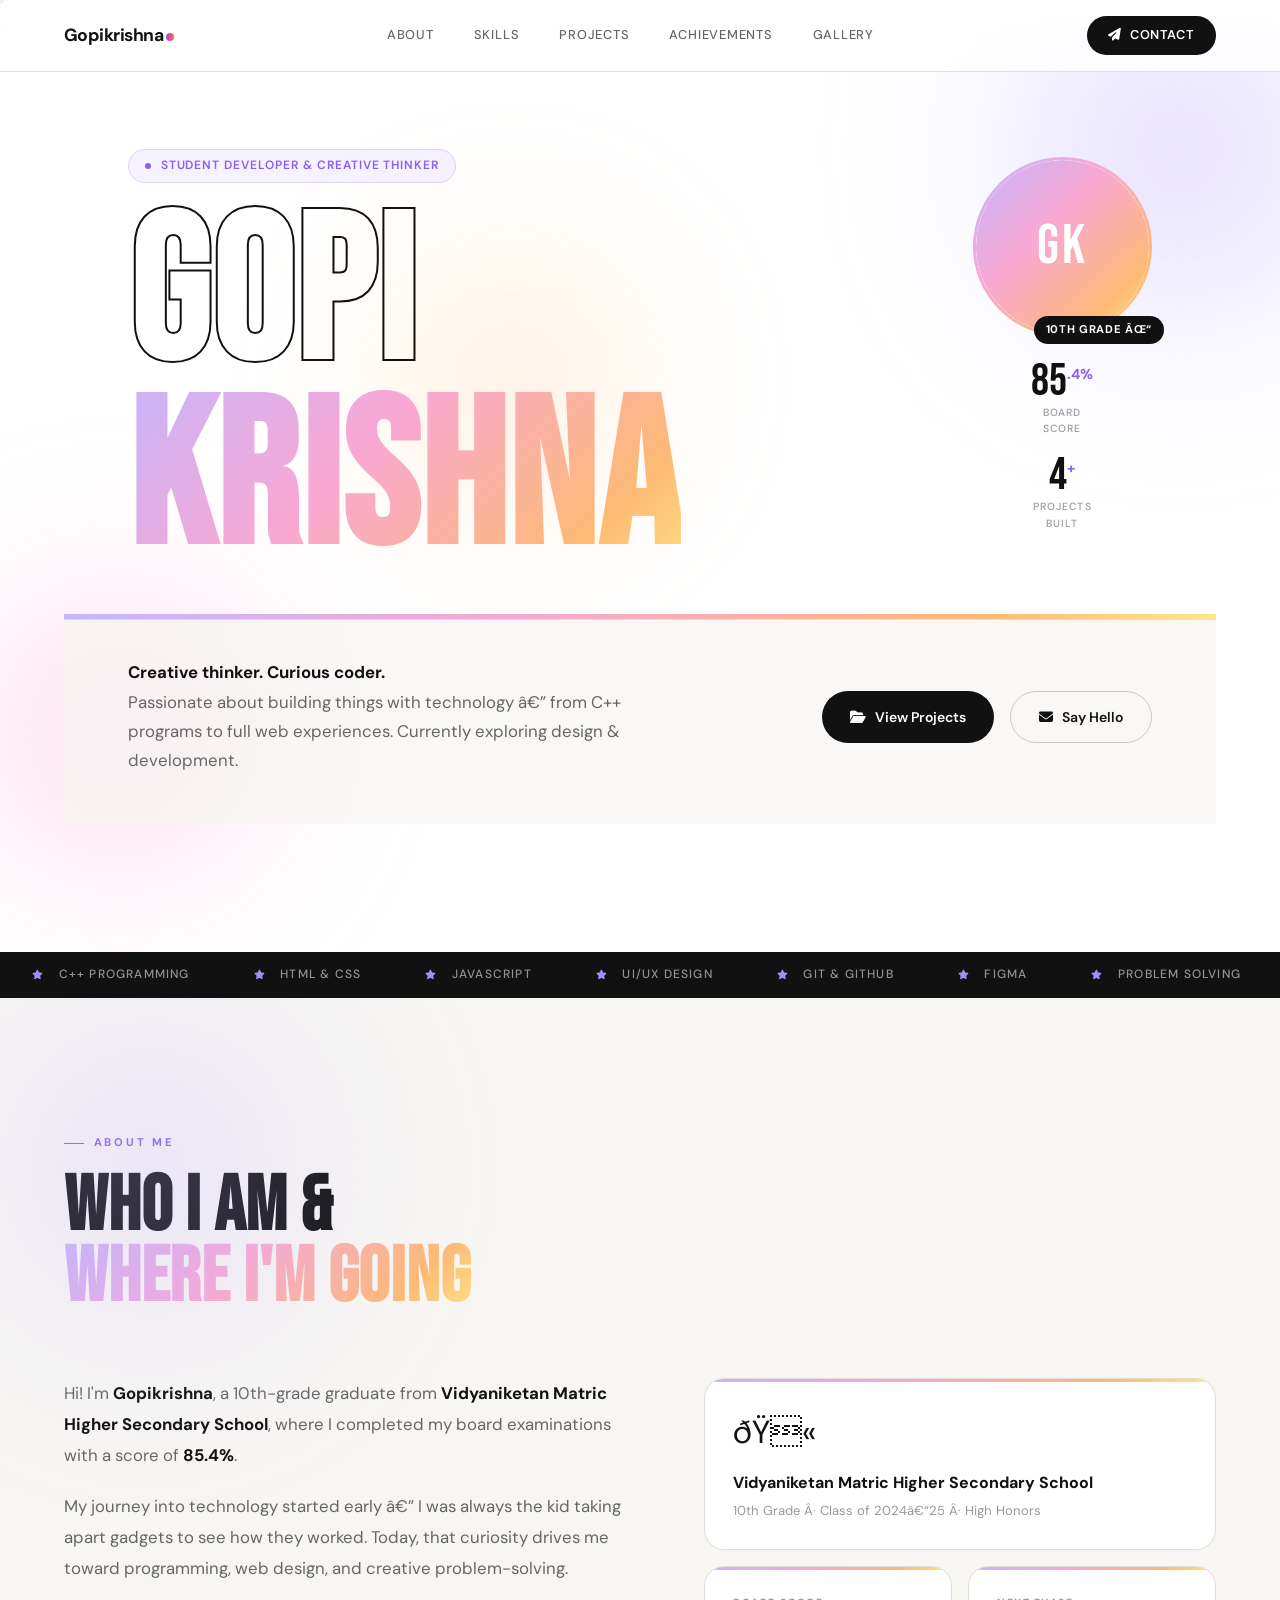
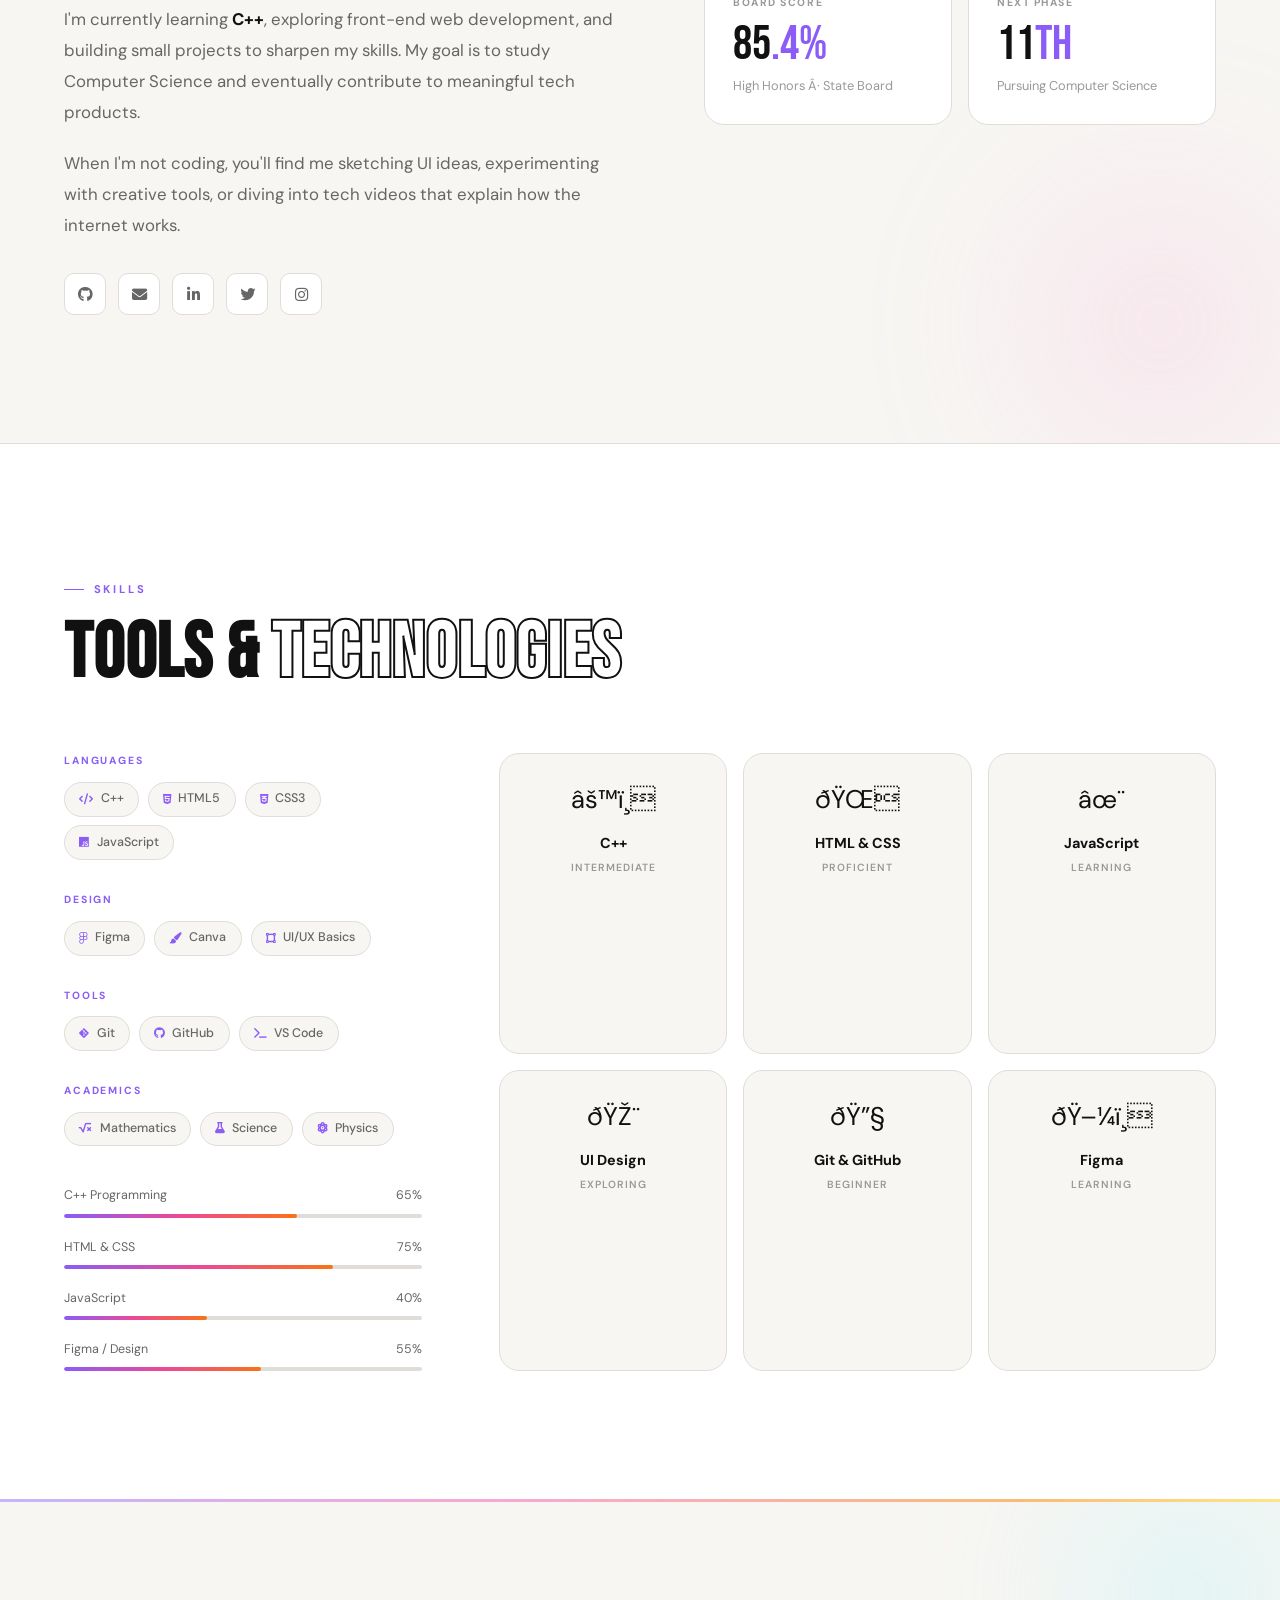
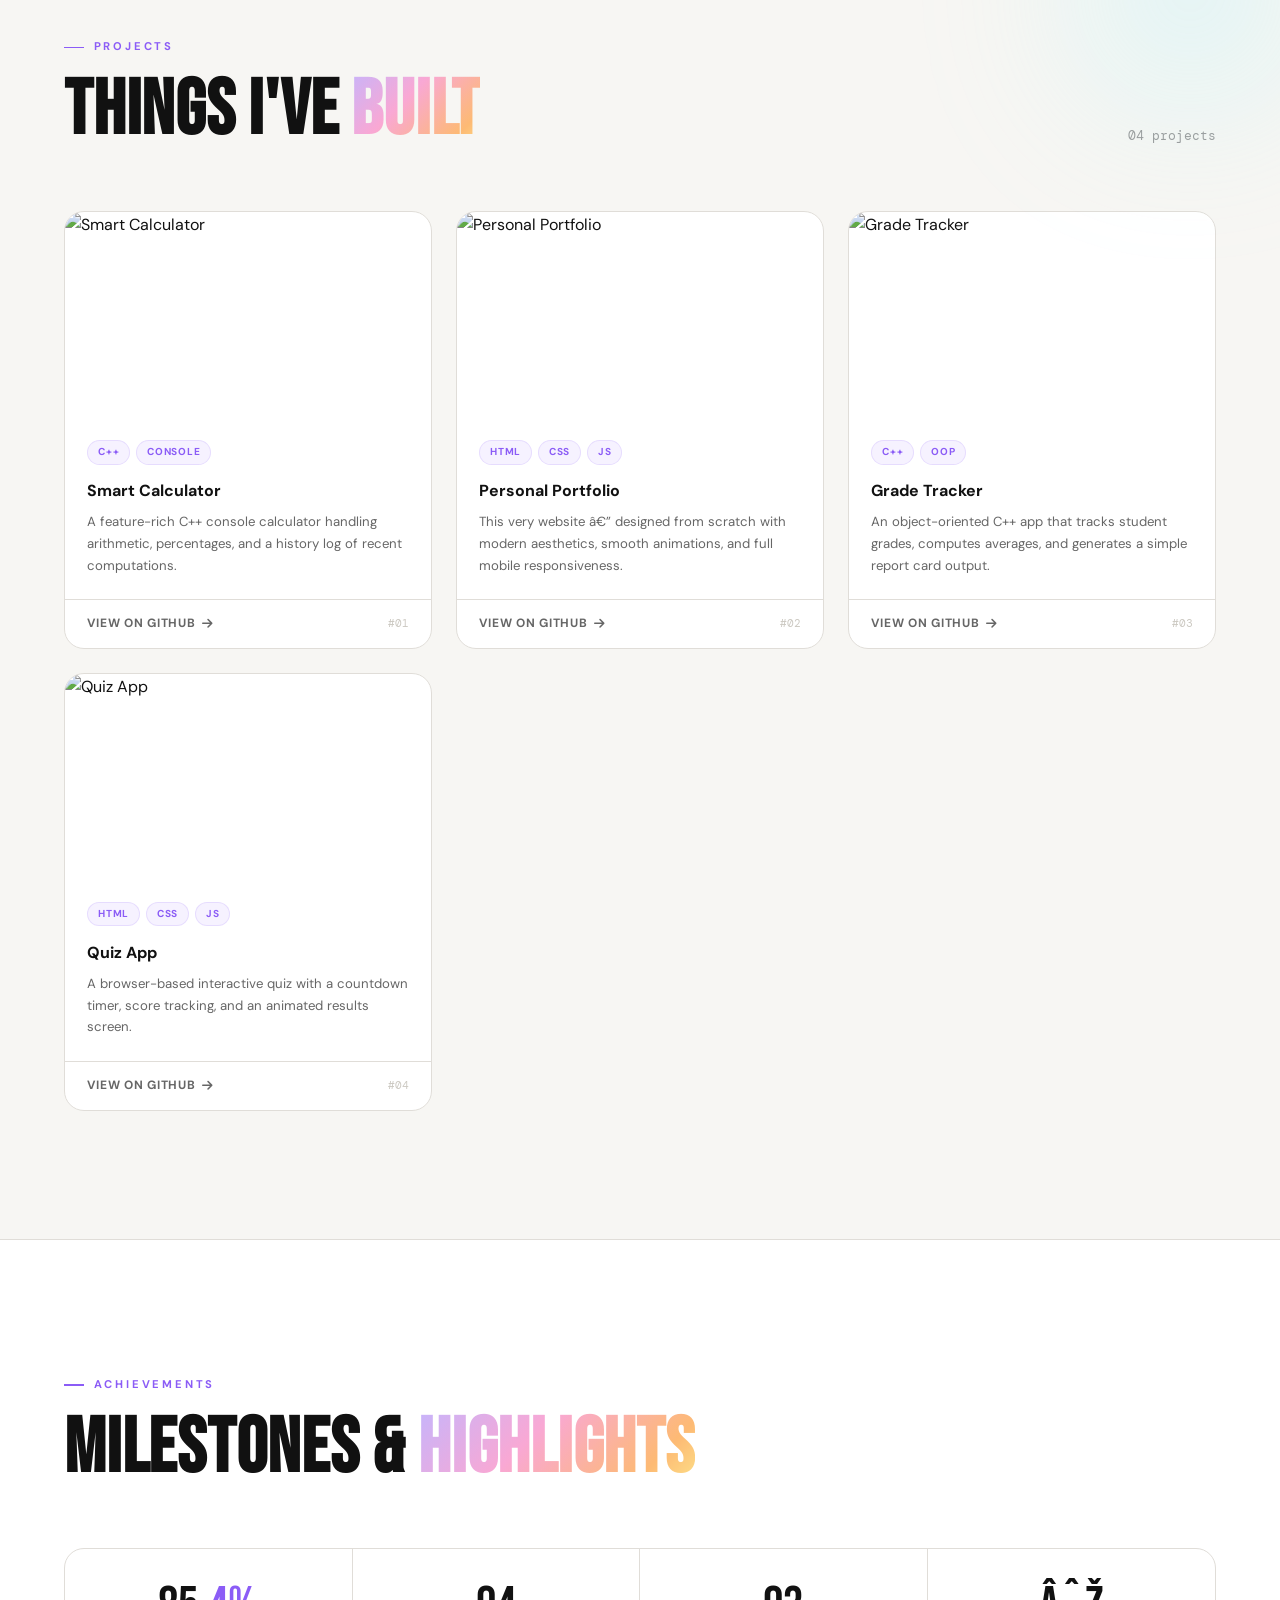
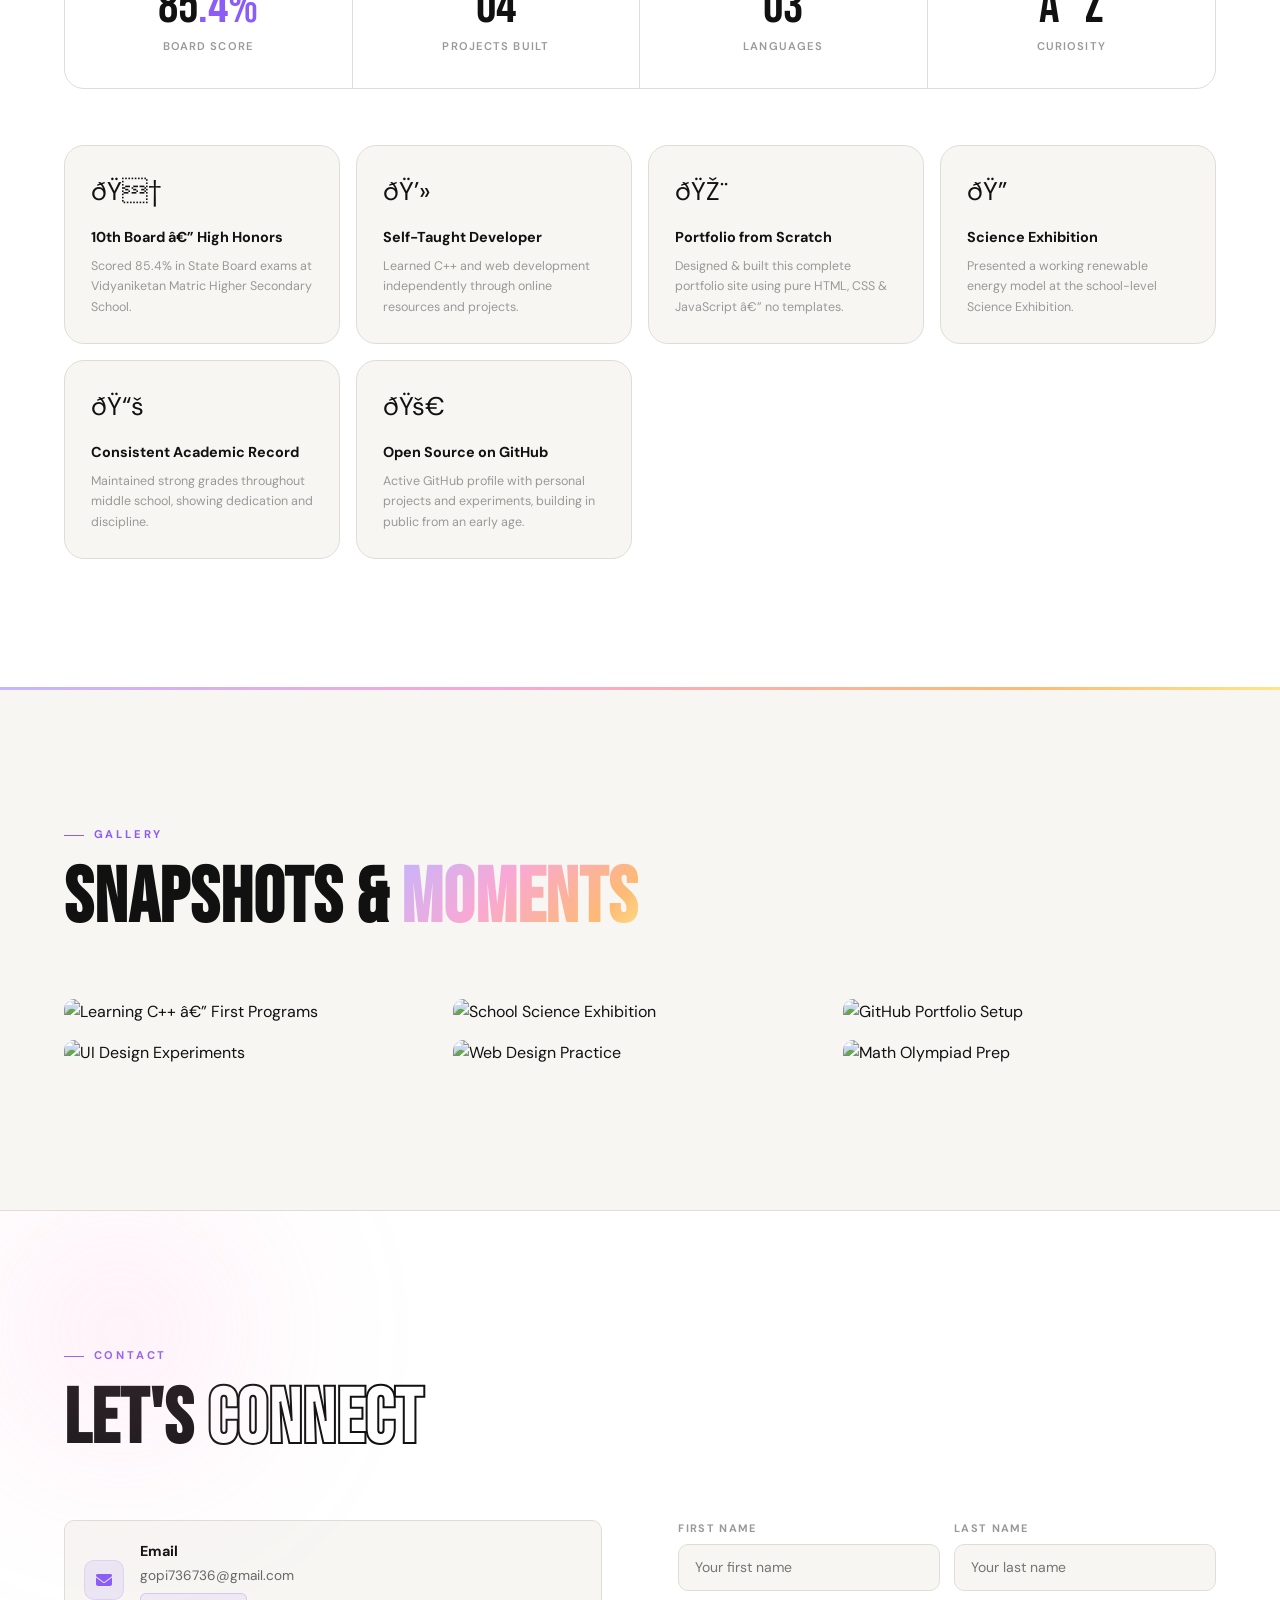
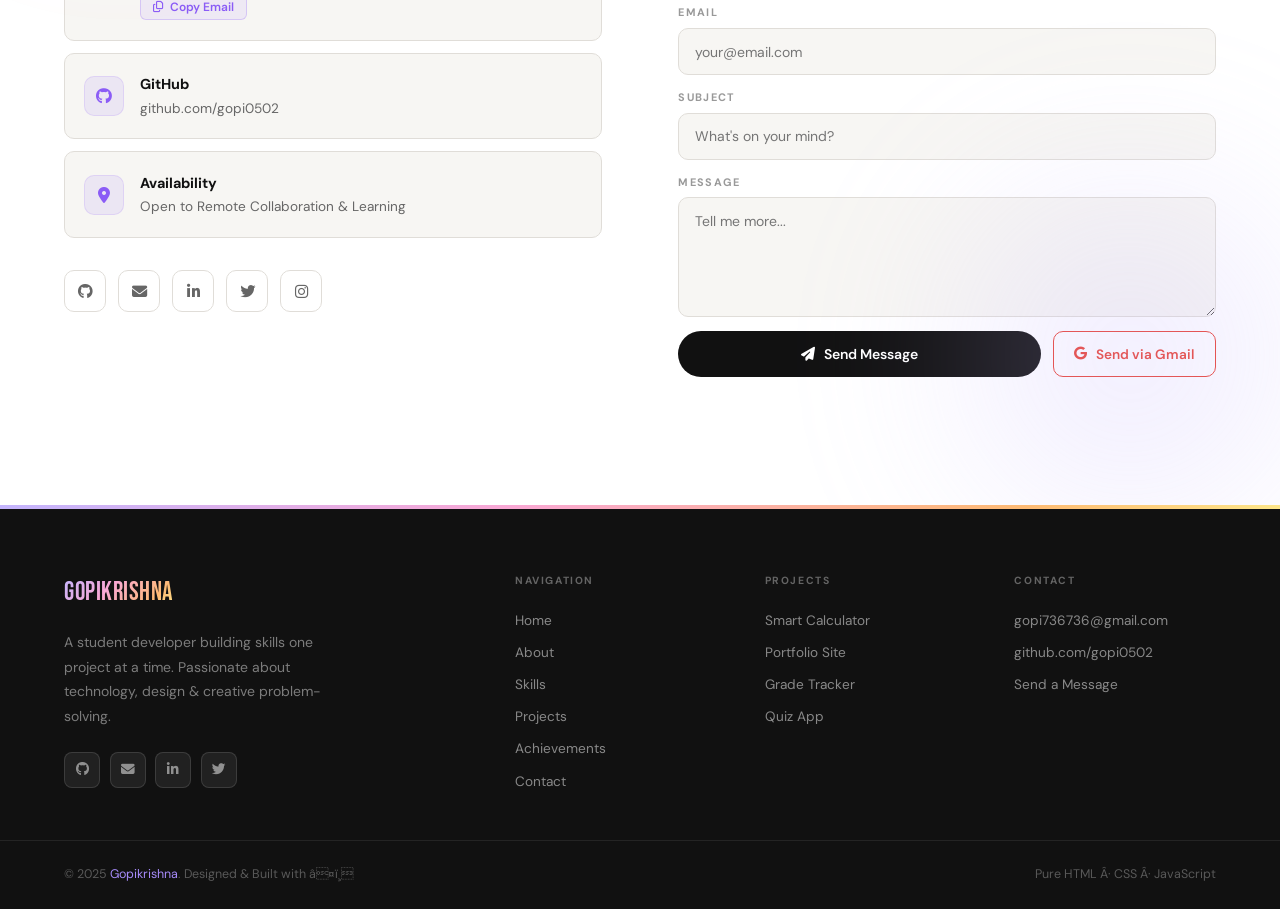
==== commit d4696967: "Update print statement from 'Hello' to 'Goodbye'" ====
--- a/student-portfolio/index.html
+++ b/student-portfolio/index.html
@@ -1,1462 +1,1440 @@
 <!DOCTYPE html>
 <html lang="en">
 <head>
-  <meta charset="UTF-8" />
-  <meta name="viewport" content="width=device-width, initial-scale=1.0" />
-  <meta name="description" content="Gopikrishna — Student Developer & Tech Enthusiast. Explore my projects, skills, and achievements." />
-  <meta name="keywords" content="Gopikrishna, student portfolio, developer, web design, C++, programming" />
-  <meta name="author" content="Gopikrishna" />
-  <meta property="og:title" content="Gopikrishna — Portfolio" />
-  <meta property="og:description" content="Student Developer, Tech Enthusiast & Creative Thinker" />
-  <meta property="og:type" content="website" />
-  <title>Gopikrishna — Portfolio</title>
-
-  <!-- Google Fonts: Space Grotesk (body) + Anton (hero display) -->
-  <link rel="preconnect" href="https://fonts.googleapis.com" />
-  <link rel="preconnect" href="https://fonts.gstatic.com" crossorigin />
-  <link href="https://fonts.googleapis.com/css2?family=Anton&family=Space+Grotesk:wght@300;400;500;600;700&family=JetBrains+Mono:wght@400;500&display=swap" rel="stylesheet" />
+  <meta charset="UTF-8"/>
+  <meta name="viewport" content="width=device-width, initial-scale=1.0"/>
+  <meta name="description" content="Gopikrishna â€” Student Developer & Creative Thinker. Portfolio showcasing projects, skills and achievements."/>
+  <meta name="keywords" content="Gopikrishna, student portfolio, developer, C++, web design, programming"/>
+  <meta name="author" content="Gopikrishna"/>
+  <title>Gopikrishna â€” Portfolio</title>
+
+  <!-- Google Fonts -->
+  <link rel="preconnect" href="https://fonts.googleapis.com"/>
+  <link rel="preconnect" href="https://fonts.gstatic.com" crossorigin/>
+  <link href="https://fonts.googleapis.com/css2?family=Bebas+Neue&family=DM+Sans:ital,wght@0,300;0,400;0,500;0,600;0,700;1,300;1,400&family=DM+Mono:wght@400;500&display=swap" rel="stylesheet"/>
 
   <!-- Font Awesome -->
-  <link rel="stylesheet" href="https://cdnjs.cloudflare.com/ajax/libs/font-awesome/6.5.0/css/all.min.css" />
+  <link rel="stylesheet" href="https://cdnjs.cloudflare.com/ajax/libs/font-awesome/6.5.0/css/all.min.css"/>
 
   <style>
-    /* =============================================
-       CSS CUSTOM PROPERTIES
-    ============================================= */
+    /* ============================================
+       TOKENS
+    ============================================ */
     :root {
-      --bg:          #0d0d0d;
-      --bg-card:     #161616;
-      --bg-card2:    #1e1e1e;
-      --text:        #f0f0f0;
-      --text-muted:  #888;
-      --text-dim:    #555;
-      --border:      #2a2a2a;
-      --accent-1:    #7c3aed;  /* violet */
-      --accent-2:    #ec4899;  /* pink */
-      --accent-3:    #f97316;  /* orange */
-      --accent-4:    #06b6d4;  /* cyan */
-      --gradient:    linear-gradient(90deg, #7c3aed, #ec4899, #f97316, #fbbf24);
-      --gradient-v:  linear-gradient(135deg, #7c3aed 0%, #ec4899 50%, #f97316 100%);
-      --font-display: 'Anton', sans-serif;
-      --font-body:    'Space Grotesk', sans-serif;
-      --font-mono:    'JetBrains Mono', monospace;
-      --nav-h:       70px;
-      --radius:      12px;
-      --radius-lg:   20px;
-      --shadow:      0 8px 40px rgba(0,0,0,.6);
-      --transition:  all 0.35s cubic-bezier(0.25, 0.46, 0.45, 0.94);
-    }
-
-    /* =============================================
-       RESET & BASE
-    ============================================= */
+      --white:      #ffffff;
+      --off-white:  #f7f6f3;
+      --paper:      #f2f0eb;
+      --ink:        #111111;
+      --ink-2:      #333333;
+      --ink-3:      #666666;
+      --ink-4:      #999999;
+      --border:     #e0ddd8;
+      --border-2:   #ccc9c2;
+
+      --p1: #8b5cf6;   /* violet */
+      --p2: #ec4899;   /* pink */
+      --p3: #f97316;   /* orange */
+      --p4: #a78bfa;   /* lavender */
+      --p5: #fb923c;   /* peach */
+
+      --grad: linear-gradient(135deg, #c4b5fd 0%, #f9a8d4 40%, #fdba74 80%, #fde68a 100%);
+      --grad-2: linear-gradient(90deg, #8b5cf6, #ec4899, #f97316);
+
+      --font-display: 'Bebas Neue', sans-serif;
+      --font-body:    'DM Sans', sans-serif;
+      --font-mono:    'DM Mono', monospace;
+
+      --nav-h: 72px;
+      --r:  10px;
+      --r2: 20px;
+      --r3: 100px;
+      --ease: cubic-bezier(0.25, 0.46, 0.45, 0.94);
+      --spring: cubic-bezier(0.34, 1.56, 0.64, 1);
+    }
+
+    /* ============================================
+       RESET
+    ============================================ */
     *, *::before, *::after { box-sizing: border-box; margin: 0; padding: 0; }
-
-    html { scroll-behavior: smooth; font-size: 16px; }
-
+    html { scroll-behavior: smooth; }
     body {
-      background: var(--bg);
-      color: var(--text);
+      background: var(--white);
+      color: var(--ink);
       font-family: var(--font-body);
       line-height: 1.6;
       overflow-x: hidden;
-      cursor: none;
-    }
-
+      cursor: none;            /* hide default â€” we use custom */
+    }
     a { color: inherit; text-decoration: none; }
     img { display: block; max-width: 100%; }
     ul { list-style: none; }
-
-    /* =============================================
-       CUSTOM CURSOR
-    ============================================= */
-    .cursor-dot {
-      position: fixed; top: 0; left: 0; z-index: 9999;
+    button { font-family: inherit; cursor: pointer; }
+
+    /* ============================================
+       CUSTOM CURSOR â€” dot + lens
+    ============================================ */
+    #c-dot {
+      position: fixed; z-index: 9999; pointer-events: none;
       width: 8px; height: 8px; border-radius: 50%;
-      background: var(--accent-2);
-      pointer-events: none;
+      background: var(--ink);
       transform: translate(-50%, -50%);
       transition: width .15s, height .15s, background .2s;
-    }
-    .cursor-ring {
-      position: fixed; top: 0; left: 0; z-index: 9998;
-      width: 36px; height: 36px; border-radius: 50%;
-      border: 1.5px solid rgba(124,58,237,.5);
-      pointer-events: none;
+      mix-blend-mode: difference;
+    }
+    #c-ring {
+      position: fixed; z-index: 9998; pointer-events: none;
+      width: 40px; height: 40px; border-radius: 50%;
+      border: 1.5px solid rgba(139,92,246,.5);
       transform: translate(-50%, -50%);
-      transition: transform .08s linear, width .3s, height .3s, border-color .3s;
-    }
-    body.cursor-hover .cursor-dot { width: 14px; height: 14px; background: var(--accent-3); }
-    body.cursor-hover .cursor-ring { width: 54px; height: 54px; border-color: var(--accent-3); }
-
-    /* =============================================
+    }
+    /* The MAGNIFYING GLASS LENS â€” canvas-drawn circle that shows
+       a zoomed gradient-tinted view of whatever's under the mouse */
+    #lens-canvas {
+      position: fixed; z-index: 9997; pointer-events: none;
+      border-radius: 50%;
+      box-shadow:
+        0 0 0 2px rgba(139,92,246,.35),
+        0 20px 60px rgba(139,92,246,.18),
+        inset 0 0 30px rgba(196,181,253,.08);
+      opacity: 0;
+      transform: translate(-50%, -50%);
+      transition: opacity .35s ease;
+      overflow: hidden;
+    }
+    #lens-canvas.visible { opacity: 1; }
+
+    body.on-link #c-dot { width: 14px; height: 14px; background: var(--p1); mix-blend-mode: normal; }
+    body.on-link #c-ring { border-color: var(--p1); width: 56px; height: 56px; }
+
+    /* ============================================
        SCROLLBAR
-    ============================================= */
+    ============================================ */
     ::-webkit-scrollbar { width: 4px; }
-    ::-webkit-scrollbar-track { background: var(--bg); }
-    ::-webkit-scrollbar-thumb { background: var(--border); border-radius: 4px; }
-    ::-webkit-scrollbar-thumb:hover { background: var(--accent-1); }
-
-    /* =============================================
-       GRID OVERLAY (background texture)
-    ============================================= */
-    .grid-overlay {
+    ::-webkit-scrollbar-track { background: var(--off-white); }
+    ::-webkit-scrollbar-thumb { background: var(--border-2); border-radius: 4px; }
+    ::-webkit-scrollbar-thumb:hover { background: var(--p4); }
+
+    /* ============================================
+       NOISE TEXTURE overlay
+    ============================================ */
+    body::before {
+      content: '';
       position: fixed; inset: 0; z-index: 0; pointer-events: none;
-      background-image:
-        linear-gradient(rgba(255,255,255,.03) 1px, transparent 1px),
-        linear-gradient(90deg, rgba(255,255,255,.03) 1px, transparent 1px);
-      background-size: 60px 60px;
-    }
-
-    /* =============================================
+      opacity: .025;
+      background-image: url("data:image/svg+xml,%3Csvg viewBox='0 0 200 200' xmlns='http://www.w3.org/2000/svg'%3E%3Cfilter id='n'%3E%3CfeTurbulence type='fractalNoise' baseFrequency='0.9' numOctaves='4' stitchTiles='stitch'/%3E%3C/filter%3E%3Crect width='100%25' height='100%25' filter='url(%23n)'/%3E%3C/svg%3E");
+      background-size: 200px 200px;
+    }
+
+    /* ============================================
+       GRADIENT BLOB (reusable)
+    ============================================ */
+    .blob {
+      position: absolute; border-radius: 50%; pointer-events: none;
+      filter: blur(80px); opacity: .55; z-index: 0;
+    }
+    .blob-1 { width: 500px; height: 500px; background: radial-gradient(circle, #c4b5fd 0%, transparent 70%); }
+    .blob-2 { width: 400px; height: 400px; background: radial-gradient(circle, #f9a8d4 0%, transparent 70%); }
+    .blob-3 { width: 350px; height: 350px; background: radial-gradient(circle, #fdba74 0%, transparent 70%); }
+    .blob-4 { width: 300px; height: 300px; background: radial-gradient(circle, #a5f3fc 0%, transparent 70%); }
+
+    /* ============================================
        NAVIGATION
-    ============================================= */
+    ============================================ */
     nav {
-      position: fixed; top: 0; left: 0; right: 0; z-index: 100;
+      position: fixed; top: 0; left: 0; right: 0; z-index: 200;
       height: var(--nav-h);
       display: flex; align-items: center; justify-content: space-between;
       padding: 0 clamp(1.5rem, 5vw, 4rem);
+      background: rgba(255,255,255,.82);
+      backdrop-filter: blur(18px) saturate(1.6);
       border-bottom: 1px solid var(--border);
-      background: rgba(13,13,13,.85);
-      backdrop-filter: blur(20px);
-      transition: var(--transition);
-    }
-    nav.scrolled { border-bottom-color: rgba(124,58,237,.3); }
+      transition: border-color .3s;
+    }
+    nav.scrolled { border-bottom-color: var(--border-2); box-shadow: 0 1px 20px rgba(0,0,0,.05); }
 
     .nav-logo {
       font-family: var(--font-body);
-      font-weight: 700; font-size: 1.2rem;
-      letter-spacing: -.02em;
-      background: var(--gradient);
-      -webkit-background-clip: text; -webkit-text-fill-color: transparent;
-    }
-
-    .nav-links {
-      display: flex; align-items: center; gap: 2.5rem;
-    }
-    .nav-links a {
-      font-size: .875rem; font-weight: 500;
-      color: var(--text-muted);
-      letter-spacing: .05em; text-transform: uppercase;
-      transition: var(--transition);
-      position: relative;
-    }
-    .nav-links a::after {
-      content: ''; position: absolute; bottom: -3px; left: 0; right: 0;
-      height: 1px; background: var(--gradient); transform: scaleX(0);
-      transition: transform .3s ease; transform-origin: left;
-    }
-    .nav-links a:hover, .nav-links a.active { color: var(--text); }
-    .nav-links a:hover::after, .nav-links a.active::after { transform: scaleX(1); }
-
-    .nav-cta {
-      padding: .5rem 1.25rem;
-      border: 1px solid var(--border);
-      border-radius: 100px;
-      font-size: .8rem; font-weight: 600;
-      letter-spacing: .05em; text-transform: uppercase;
-      color: var(--text) !important;
-      transition: var(--transition);
-      background: transparent;
-    }
-    .nav-cta:hover {
-      background: var(--accent-1) !important;
-      border-color: var(--accent-1) !important;
-      color: #fff !important;
-    }
-    .nav-cta::after { display: none !important; }
+      font-weight: 700; font-size: 1.1rem;
+      letter-spacing: -.03em; color: var(--ink);
+    }
+    .nav-logo span {
+      display: inline-block; width: 8px; height: 8px; border-radius: 50%;
+      background: var(--grad-2); margin-left: 3px; vertical-align: middle;
+    }
+
+    .nav-center {
+      display: flex; gap: 2.5rem;
+    }
+    .nav-center a {
+      font-size: .8rem; font-weight: 500; letter-spacing: .06em;
+      text-transform: uppercase; color: var(--ink-3);
+      position: relative; transition: color .25s;
+    }
+    .nav-center a::after {
+      content: ''; position: absolute; bottom: -2px; left: 0;
+      width: 0; height: 1.5px;
+      background: var(--grad-2);
+      transition: width .3s var(--ease);
+    }
+    .nav-center a:hover { color: var(--ink); }
+    .nav-center a:hover::after, .nav-center a.active::after { width: 100%; }
+    .nav-center a.active { color: var(--ink); }
+
+    .nav-btn {
+      display: inline-flex; align-items: center; gap: .5rem;
+      padding: .55rem 1.35rem;
+      background: var(--ink); color: var(--white);
+      border: none; border-radius: var(--r3);
+      font-size: .8rem; font-weight: 600; letter-spacing: .05em;
+      text-transform: uppercase;
+      transition: background .25s, transform .25s var(--spring);
+    }
+    .nav-btn:hover { background: var(--p1); transform: scale(1.04); }
 
     /* Hamburger */
-    .hamburger {
+    .ham {
       display: none; flex-direction: column; gap: 5px;
-      cursor: pointer; padding: 4px; background: none; border: none;
-    }
-    .hamburger span {
-      display: block; width: 24px; height: 2px;
-      background: var(--text); border-radius: 2px;
-      transition: var(--transition);
-    }
-    .hamburger.open span:nth-child(1) { transform: rotate(45deg) translate(5px, 5px); }
-    .hamburger.open span:nth-child(2) { opacity: 0; }
-    .hamburger.open span:nth-child(3) { transform: rotate(-45deg) translate(5px, -5px); }
-
-    /* Mobile menu */
-    .mobile-menu {
-      position: fixed; top: var(--nav-h); left: 0; right: 0; z-index: 99;
-      background: rgba(13,13,13,.97);
-      backdrop-filter: blur(20px);
+      background: none; border: none; padding: 4px;
+    }
+    .ham span {
+      display: block; width: 22px; height: 2px;
+      background: var(--ink); border-radius: 2px;
+      transition: transform .3s, opacity .3s;
+    }
+    .ham.open span:nth-child(1) { transform: rotate(45deg) translate(5px,5px); }
+    .ham.open span:nth-child(2) { opacity: 0; }
+    .ham.open span:nth-child(3) { transform: rotate(-45deg) translate(5px,-5px); }
+
+    /* Mobile drawer */
+    .mobile-nav {
+      position: fixed; top: var(--nav-h); left: 0; right: 0; z-index: 199;
+      background: rgba(255,255,255,.97);
+      backdrop-filter: blur(18px);
       border-bottom: 1px solid var(--border);
-      padding: 2rem;
-      display: flex; flex-direction: column; gap: 1.5rem;
-      transform: translateY(-110%); transition: transform .4s cubic-bezier(.77,0,.175,1);
-    }
-    .mobile-menu.open { transform: translateY(0); }
-    .mobile-menu a { font-size: 1.5rem; font-weight: 600; }
-
-    /* =============================================
-       HERO SECTION — Dribbble-style big typography
-    ============================================= */
+      padding: 2rem; display: flex; flex-direction: column; gap: 1.5rem;
+      transform: translateY(-110%);
+      transition: transform .45s cubic-bezier(.77,0,.175,1);
+    }
+    .mobile-nav.open { transform: translateY(0); }
+    .mobile-nav a { font-size: 1.6rem; font-weight: 700; color: var(--ink); }
+
+    /* ============================================
+       HERO
+    ============================================ */
     #hero {
-      position: relative; z-index: 1;
+      position: relative; overflow: hidden;
       min-height: 100vh;
       padding-top: var(--nav-h);
       display: flex; flex-direction: column;
-      overflow: hidden;
-    }
-
-    /* Top portion: name + avatar + stats */
+      background: var(--white);
+    }
+
+    /* blobs */
+    #hero .blob-1 { top: -100px; right: -150px; }
+    #hero .blob-2 { bottom: 20px; left: -80px; }
+    #hero .blob-3 { top: 40%; left: 40%; transform: translate(-50%, -50%); opacity: .35; }
+
+    /* Top row */
     .hero-top {
-      flex: 1;
+      position: relative; z-index: 1;
       display: grid;
       grid-template-columns: 1fr auto;
-      align-items: center;
-      padding: clamp(3rem, 8vw, 6rem) clamp(1.5rem, 5vw, 4rem) 0;
-      gap: 2rem;
-    }
-
-    .hero-headline-wrap { position: relative; }
-
-    .hero-eyebrow {
-      font-size: .75rem; font-weight: 600; letter-spacing: .3em;
-      text-transform: uppercase; color: var(--text-muted);
-      margin-bottom: 1rem;
-      display: flex; align-items: center; gap: .75rem;
-    }
-    .hero-eyebrow::before {
-      content: ''; display: inline-block;
-      width: 30px; height: 1px; background: var(--accent-2);
-    }
-
+      align-items: start;
+      padding: clamp(2.5rem, 6vw, 5rem) clamp(1.5rem, 5vw, 4rem) 0;
+      gap: 3rem;
+    }
+
+    /* Badge */
+    .hero-badge {
+      display: inline-flex; align-items: center; gap: .6rem;
+      padding: .4rem 1rem;
+      background: rgba(139,92,246,.08);
+      border: 1px solid rgba(139,92,246,.2);
+      border-radius: var(--r3);
+      font-size: .75rem; font-weight: 600; letter-spacing: .08em;
+      text-transform: uppercase; color: var(--p1);
+      margin-bottom: 1.5rem;
+    }
+    .hero-badge .dot {
+      width: 6px; height: 6px; border-radius: 50%;
+      background: var(--p1); animation: pulse 2s ease-in-out infinite;
+    }
+    @keyframes pulse {
+      0%,100% { transform: scale(1); opacity: 1; }
+      50%       { transform: scale(1.5); opacity: .5; }
+    }
+
+    /* HUGE DISPLAY NAME */
     .hero-name {
       font-family: var(--font-display);
-      font-size: clamp(5rem, 14vw, 14rem);
-      line-height: .88;
-      letter-spacing: -.02em;
-      color: #fff;
+      font-size: clamp(6rem, 16vw, 16rem);
+      line-height: .9; letter-spacing: .01em;
       text-transform: uppercase;
-      /* Split to two lines naturally */
-    }
-    /* The gradient stripe sits between the two lines visually */
-    .hero-name span.line1 { display: block; }
-    .hero-name span.line2 {
-      display: block;
-      /* Clip gradient into second word */
-      background: var(--gradient);
-      -webkit-background-clip: text;
-      -webkit-text-fill-color: transparent;
-    }
-
+      color: var(--ink);
+      user-select: none;
+    }
+    .hero-name .outline {
+      -webkit-text-stroke: 2px var(--ink);
+      color: transparent;
+    }
+    .hero-name .gradient-text {
+      background: var(--grad);
+      -webkit-background-clip: text; -webkit-text-fill-color: transparent;
+    }
+
+    /* Right: avatar + stats */
     .hero-right {
-      display: flex; flex-direction: column; align-items: center;
-      gap: 2rem; padding-top: 1rem;
-    }
-
-    /* Avatar */
-    .hero-avatar {
-      width: clamp(110px, 14vw, 180px);
-      height: clamp(110px, 14vw, 180px);
-      border-radius: 50%;
-      overflow: hidden;
+      display: flex; flex-direction: column; align-items: center; gap: 1.5rem;
+      padding-top: .5rem;
+    }
+
+    .avatar-wrap {
+      position: relative; width: clamp(120px, 14vw, 180px); height: clamp(120px, 14vw, 180px);
+    }
+    .avatar-img {
+      width: 100%; height: 100%;
+      border-radius: 50%; overflow: hidden;
       border: 3px solid transparent;
-      background:
-        linear-gradient(var(--bg-card), var(--bg-card)) padding-box,
-        var(--gradient) border-box;
+      background: linear-gradient(var(--white), var(--white)) padding-box,
+                  var(--grad) border-box;
+    }
+    .avatar-initials {
+      width: 100%; height: 100%; border-radius: 50%;
+      display: flex; align-items: center; justify-content: center;
+      background: var(--grad);
+      font-family: var(--font-display); font-size: clamp(2rem, 5vw, 3.5rem);
+      color: var(--white); letter-spacing: .05em;
+    }
+    /* Floating tag on avatar */
+    .avatar-tag {
+      position: absolute; bottom: -8px; right: -12px;
+      padding: .3rem .75rem;
+      background: var(--ink); color: var(--white);
+      border-radius: var(--r3); font-size: .7rem; font-weight: 700;
+      letter-spacing: .06em; text-transform: uppercase;
+      white-space: nowrap;
+    }
+
+    /* Hero stats */
+    .hero-stats { display: flex; flex-direction: column; gap: 1rem; align-items: center; }
+    .hero-stat-num {
+      font-family: var(--font-display); font-size: 2.8rem;
+      line-height: 1; color: var(--ink); text-align: center;
+    }
+    .hero-stat-num sup {
+      font-family: var(--font-body); font-size: .9rem; font-weight: 700;
+      color: var(--p1); vertical-align: super;
+    }
+    .hero-stat-lbl {
+      font-size: .65rem; font-weight: 500; letter-spacing: .1em;
+      text-transform: uppercase; color: var(--ink-4); text-align: center;
+    }
+
+    /* GRADIENT STRIPE â€” the iconic bar */
+    .hero-stripe {
+      position: relative; z-index: 1;
+      height: 5px;
+      background: var(--grad);
+      margin: clamp(1.5rem, 3vw, 2.5rem) 0 0;
+    }
+
+    /* Bottom row */
+    .hero-bottom {
+      position: relative; z-index: 1;
+      display: flex; align-items: center; justify-content: space-between;
+      flex-wrap: wrap; gap: 1.5rem;
+      padding: clamp(1.5rem, 3vw, 2.5rem) clamp(1.5rem, 5vw, 4rem) clamp(2rem, 4vw, 3rem);
+      background: rgba(247,246,243,.7);
+      backdrop-filter: blur(4px);
+      border-top: 1px solid var(--border);
+    }
+    .hero-tagline {
+      font-size: clamp(.9rem, 2vw, 1.05rem);
+      color: var(--ink-3); max-width: 500px; line-height: 1.75;
+    }
+    .hero-tagline strong { color: var(--ink); }
+
+    .hero-ctas { display: flex; gap: 1rem; flex-wrap: wrap; }
+    .btn-dark {
+      display: inline-flex; align-items: center; gap: .55rem;
+      padding: .85rem 1.75rem;
+      background: var(--ink); color: var(--white);
+      border-radius: var(--r3); border: none;
+      font-size: .875rem; font-weight: 600;
+      transition: background .25s, transform .3s var(--spring);
+    }
+    .btn-dark:hover { background: var(--p1); transform: scale(1.04) translateY(-2px); }
+
+    .btn-outline {
+      display: inline-flex; align-items: center; gap: .55rem;
+      padding: .85rem 1.75rem;
+      background: transparent; color: var(--ink);
+      border-radius: var(--r3); border: 1.5px solid var(--border-2);
+      font-size: .875rem; font-weight: 600;
+      transition: border-color .25s, transform .3s var(--spring);
+    }
+    .btn-outline:hover { border-color: var(--p1); color: var(--p1); transform: scale(1.04) translateY(-2px); }
+
+    /* ============================================
+       MARQUEE TICKER
+    ============================================ */
+    .ticker {
+      background: var(--ink); overflow: hidden;
+      padding: .85rem 0; position: relative; z-index: 1;
+    }
+    .ticker-track {
+      display: flex; white-space: nowrap;
+      animation: ticker 30s linear infinite;
+    }
+    .ticker-item {
+      display: inline-flex; align-items: center; gap: .9rem;
+      padding: 0 2rem;
+      font-size: .75rem; font-weight: 500; letter-spacing: .1em;
+      text-transform: uppercase; color: rgba(255,255,255,.55);
       flex-shrink: 0;
-      position: relative;
-    }
-    .hero-avatar img {
-      width: 100%; height: 100%; object-fit: cover;
-      border-radius: 50%; filter: grayscale(20%);
-    }
-    .hero-avatar-initials {
-      position: absolute; inset: 0;
-      display: flex; align-items: center; justify-content: center;
-      font-family: var(--font-display); font-size: 3rem;
-      background: var(--gradient-v);
-      -webkit-background-clip: text; -webkit-text-fill-color: transparent;
-    }
-
-    /* Stats (right column small numbers) */
-    .hero-stats {
-      display: flex; flex-direction: column; gap: 1.5rem;
-      text-align: center;
-    }
-    .hero-stat-num {
-      font-family: var(--font-display); font-size: 2.5rem;
-      line-height: 1; color: #fff;
-    }
-    .hero-stat-label {
-      font-size: .7rem; font-weight: 500; letter-spacing: .1em;
-      text-transform: uppercase; color: var(--text-muted);
-    }
-
-    /* Gradient divider stripe (the iconic rainbow bar) */
-    .hero-stripe {
-      height: 4px;
-      background: var(--gradient);
-      margin: 0;
-      position: relative;
-      z-index: 2;
-    }
-
-    /* Bottom row: tagline + CTA */
-    .hero-bottom {
-      display: flex; align-items: center; justify-content: space-between;
-      padding: clamp(1.5rem, 3vw, 2.5rem) clamp(1.5rem, 5vw, 4rem);
-      gap: 1.5rem; flex-wrap: wrap;
-    }
-    .hero-tagline {
-      font-size: clamp(.875rem, 2vw, 1.05rem);
-      color: var(--text-muted);
-      max-width: 480px; line-height: 1.7;
-    }
-    .hero-tagline strong { color: var(--text); }
-
-    .hero-actions { display: flex; align-items: center; gap: 1rem; flex-wrap: wrap; }
-
-    .btn-primary {
-      display: inline-flex; align-items: center; gap: .6rem;
-      padding: .85rem 1.75rem;
-      background: var(--gradient-v); border: none;
-      border-radius: 100px; color: #fff;
-      font-family: var(--font-body); font-weight: 600; font-size: .9rem;
-      cursor: pointer; transition: var(--transition);
-      box-shadow: 0 4px 20px rgba(124,58,237,.35);
-    }
-    .btn-primary:hover { transform: translateY(-2px); box-shadow: 0 8px 30px rgba(124,58,237,.5); }
-
-    .btn-ghost {
-      display: inline-flex; align-items: center; gap: .6rem;
-      padding: .85rem 1.75rem;
-      background: transparent;
-      border: 1px solid var(--border);
-      border-radius: 100px; color: var(--text-muted);
-      font-family: var(--font-body); font-weight: 500; font-size: .9rem;
-      cursor: pointer; transition: var(--transition);
-    }
-    .btn-ghost:hover { border-color: var(--text-muted); color: var(--text); transform: translateY(-2px); }
-
-    /* =============================================
-       MARQUEE TICKER
-    ============================================= */
-    .marquee-bar {
-      position: relative; z-index: 2;
-      background: var(--bg-card); border-top: 1px solid var(--border);
-      border-bottom: 1px solid var(--border);
-      overflow: hidden; padding: .9rem 0;
-    }
-    .marquee-track {
-      display: flex; gap: 0;
-      animation: marquee 28s linear infinite;
-      white-space: nowrap;
-    }
-    .marquee-item {
-      display: inline-flex; align-items: center; gap: .8rem;
-      padding: 0 2rem;
-      font-size: .8rem; font-weight: 500;
-      letter-spacing: .08em; text-transform: uppercase;
-      color: var(--text-muted);
-      flex-shrink: 0;
-    }
-    .marquee-item .dot {
-      width: 5px; height: 5px; border-radius: 50%;
-      background: var(--accent-2); flex-shrink: 0;
-    }
-    @keyframes marquee {
+    }
+    .ticker-item .star {
+      color: var(--p4); font-size: .6rem; flex-shrink: 0;
+    }
+    @keyframes ticker {
       from { transform: translateX(0); }
       to   { transform: translateX(-50%); }
     }
-
-    /* =============================================
-       SECTION SHARED STYLES
-    ============================================= */
+    .ticker:hover .ticker-track { animation-play-state: paused; }
+
+    /* ============================================
+       SECTIONS â€” shared
+    ============================================ */
     section {
       position: relative; z-index: 1;
       padding: clamp(4rem, 10vw, 8rem) clamp(1.5rem, 5vw, 4rem);
     }
 
-    .section-label {
-      font-size: .7rem; font-weight: 600; letter-spacing: .35em;
-      text-transform: uppercase; color: var(--text-muted);
-      display: flex; align-items: center; gap: .75rem;
-      margin-bottom: 1.5rem;
-    }
-    .section-label::before {
-      content: ''; width: 24px; height: 1px; background: var(--accent-1);
-    }
-
-    .section-title {
+    .sec-eyebrow {
+      display: inline-flex; align-items: center; gap: .6rem;
+      font-size: .7rem; font-weight: 700; letter-spacing: .25em;
+      text-transform: uppercase; color: var(--p1); margin-bottom: 1.25rem;
+    }
+    .sec-eyebrow::before {
+      content: ''; display: block; width: 20px; height: 1.5px; background: currentColor;
+    }
+    .sec-title {
       font-family: var(--font-display);
       font-size: clamp(2.5rem, 6vw, 5rem);
-      line-height: .92; letter-spacing: -.02em;
-      text-transform: uppercase; color: #fff;
+      line-height: .92; letter-spacing: .01em;
+      text-transform: uppercase; color: var(--ink);
       margin-bottom: clamp(2.5rem, 5vw, 4rem);
     }
-    .section-title .grad {
-      background: var(--gradient);
-      -webkit-background-clip: text; -webkit-text-fill-color: transparent;
-    }
-
-    .section-divider { height: 1px; background: var(--border); margin: 0; }
-    .section-stripe { height: 3px; background: var(--gradient); }
-
-    /* Fade-in on scroll */
-    .fade-in {
-      opacity: 0; transform: translateY(30px);
-      transition: opacity .7s ease, transform .7s ease;
-    }
-    .fade-in.visible { opacity: 1; transform: translateY(0); }
-    .fade-in.delay-1 { transition-delay: .1s; }
-    .fade-in.delay-2 { transition-delay: .2s; }
-    .fade-in.delay-3 { transition-delay: .35s; }
-    .fade-in.delay-4 { transition-delay: .5s; }
-
-    /* =============================================
-       ABOUT SECTION
-    ============================================= */
-    #about { background: var(--bg); border-top: 1px solid var(--border); }
+    .sec-title .gr { background: var(--grad); -webkit-background-clip: text; -webkit-text-fill-color: transparent; }
+    .sec-title .out {
+      -webkit-text-stroke: 2px var(--ink); color: transparent;
+    }
+
+    /* Scroll reveal */
+    .reveal { opacity: 0; transform: translateY(28px); transition: opacity .7s var(--ease), transform .7s var(--ease); }
+    .reveal.d1 { transition-delay: .1s; }
+    .reveal.d2 { transition-delay: .22s; }
+    .reveal.d3 { transition-delay: .36s; }
+    .reveal.d4 { transition-delay: .5s; }
+    .reveal.show { opacity: 1; transform: none; }
+
+    /* Rule divider */
+    .rule { height: 1px; background: var(--border); }
+    .rule-grad { height: 3px; background: var(--grad); }
+
+    /* ============================================
+       ABOUT
+    ============================================ */
+    #about { background: var(--off-white); overflow: hidden; }
+    #about .blob-1 { top: -80px; left: -100px; opacity: .35; }
+    #about .blob-2 { bottom: -80px; right: -80px; opacity: .3; }
 
     .about-grid {
-      display: grid;
-      grid-template-columns: 1fr 1fr;
-      gap: clamp(2rem, 5vw, 5rem);
+      display: grid; grid-template-columns: 1.1fr 1fr; gap: clamp(2rem, 6vw, 6rem);
       align-items: start;
     }
 
-    .about-text p {
-      font-size: 1.05rem; color: var(--text-muted); line-height: 1.85;
-      margin-bottom: 1.25rem;
-    }
-    .about-text p strong { color: var(--text); }
-
-    .about-card {
-      background: var(--bg-card);
-      border: 1px solid var(--border); border-radius: var(--radius-lg);
-      padding: 2rem; position: relative; overflow: hidden;
-    }
-    .about-card::before {
-      content: ''; position: absolute; top: 0; left: 0; right: 0;
-      height: 3px; background: var(--gradient);
-    }
-
-    .about-card-title {
-      font-size: .7rem; font-weight: 600; letter-spacing: .2em;
-      text-transform: uppercase; color: var(--text-muted);
-      margin-bottom: 1rem;
-    }
-    .about-card-value {
-      font-family: var(--font-display);
-      font-size: 3rem; color: #fff; line-height: 1;
-    }
-    .about-card-value .unit { font-size: 1.5rem; color: var(--accent-2); }
-    .about-card-sub { font-size: .85rem; color: var(--text-muted); margin-top: .5rem; }
-
-    .about-cards-row { display: grid; grid-template-columns: 1fr 1fr; gap: 1rem; }
-
-    /* School info card */
-    .school-card {
-      background: var(--bg-card); border: 1px solid var(--border);
-      border-radius: var(--radius-lg); padding: 2rem;
+    .about-body p {
+      font-size: 1.05rem; color: var(--ink-3); line-height: 1.85; margin-bottom: 1.25rem;
+    }
+    .about-body p strong { color: var(--ink); font-weight: 700; }
+
+    .about-socials { display: flex; gap: .75rem; margin-top: 2rem; }
+    .soc-btn {
+      width: 42px; height: 42px; border-radius: var(--r);
+      background: var(--white); border: 1.5px solid var(--border);
+      display: flex; align-items: center; justify-content: center;
+      font-size: .95rem; color: var(--ink-3);
+      transition: background .25s, border-color .25s, color .25s, transform .3s var(--spring);
+    }
+    .soc-btn:hover { background: var(--ink); border-color: var(--ink); color: var(--white); transform: scale(1.12); }
+
+    /* Right side cards */
+    .about-cards { display: flex; flex-direction: column; gap: 1rem; }
+
+    .a-card {
+      background: var(--white); border: 1.5px solid var(--border);
+      border-radius: var(--r2); padding: 1.75rem;
       position: relative; overflow: hidden;
-      grid-column: 1 / -1;
-    }
-    .school-card::before {
-      content: ''; position: absolute; top: 0; left: 0; right: 0;
-      height: 3px; background: var(--gradient);
-    }
-    .school-card-icon { font-size: 2rem; margin-bottom: 1rem; }
-    .school-card-name { font-weight: 700; font-size: 1.05rem; margin-bottom: .3rem; }
-    .school-card-detail { font-size: .875rem; color: var(--text-muted); }
-
-    /* Bubble effect for about cards */
-    .bubble-box {
+      transition: transform .38s var(--spring), box-shadow .35s, border-color .3s;
+      cursor: default;
+    }
+    .a-card::before {
+      content: ''; position: absolute; top: 0; left: 0; right: 0; height: 3px;
+      background: var(--grad);
+    }
+    .a-card:hover { transform: scale(1.04) translateY(-3px); box-shadow: 0 16px 40px rgba(139,92,246,.12); border-color: rgba(139,92,246,.25); }
+    .a-card-label { font-size: .65rem; font-weight: 700; letter-spacing: .15em; text-transform: uppercase; color: var(--ink-4); margin-bottom: .6rem; }
+    .a-card-val { font-family: var(--font-display); font-size: 3rem; line-height: 1; color: var(--ink); }
+    .a-card-val .accent { color: var(--p1); }
+    .a-card-sub { font-size: .8rem; color: var(--ink-4); margin-top: .4rem; }
+
+    .a-card-school { padding: 1.75rem; }
+    .a-card-school .icon { font-size: 2rem; margin-bottom: .75rem; }
+    .a-card-school .name { font-weight: 700; font-size: 1rem; margin-bottom: .3rem; }
+    .a-card-school .detail { font-size: .82rem; color: var(--ink-4); }
+
+    .a-row { display: grid; grid-template-columns: 1fr 1fr; gap: 1rem; }
+
+    /* ============================================
+       SKILLS
+    ============================================ */
+    #skills { background: var(--white); }
+
+    .skills-wrap {
+      display: grid; grid-template-columns: 1fr 2fr; gap: clamp(2rem, 6vw, 6rem);
+    }
+
+    .skill-cats { display: flex; flex-direction: column; gap: 2rem; }
+    .s-cat-title {
+      font-size: .65rem; font-weight: 700; letter-spacing: .18em;
+      text-transform: uppercase; color: var(--p1); margin-bottom: .75rem;
+    }
+    .tags { display: flex; flex-wrap: wrap; gap: .55rem; }
+    .tag {
+      display: inline-flex; align-items: center; gap: .45rem;
+      padding: .4rem .9rem;
+      background: var(--off-white); border: 1.5px solid var(--border);
+      border-radius: var(--r3);
+      font-size: .78rem; font-weight: 500; color: var(--ink-3);
+      transition: background .2s, border-color .2s, color .2s, transform .3s var(--spring);
+    }
+    .tag:hover { background: rgba(139,92,246,.07); border-color: rgba(139,92,246,.3); color: var(--p1); transform: scale(1.06); }
+    .tag .ti { color: var(--p1); font-size: .7rem; }
+
+    /* Skill cards */
+    .skill-cards { display: grid; grid-template-columns: repeat(3,1fr); gap: 1rem; }
+    .sk-card {
+      background: var(--off-white); border: 1.5px solid var(--border);
+      border-radius: var(--r2); padding: 1.6rem 1.3rem; text-align: center;
+      position: relative; overflow: hidden;
+      transition: transform .38s var(--spring), box-shadow .35s, border-color .3s;
+      cursor: default;
+    }
+    .sk-card::after {
+      content: ''; position: absolute; bottom: 0; left: 0; right: 0; height: 2.5px;
+      background: var(--grad); transform: scaleX(0); transition: transform .35s var(--ease);
+    }
+    .sk-card:hover { transform: scale(1.06) translateY(-4px); box-shadow: 0 12px 30px rgba(139,92,246,.1); border-color: rgba(139,92,246,.2); }
+    .sk-card:hover::after { transform: scaleX(1); }
+    .sk-icon { font-size: 1.6rem; margin-bottom: .7rem; }
+    .sk-name { font-weight: 700; font-size: .9rem; margin-bottom: .3rem; }
+    .sk-level { font-size: .65rem; font-weight: 600; letter-spacing: .1em; text-transform: uppercase; color: var(--ink-4); }
+
+    /* Bars */
+    .bars { display: flex; flex-direction: column; gap: 1.25rem; margin-top: 2.5rem; }
+    .bar-row {}
+    .bar-head { display: flex; justify-content: space-between; font-size: .78rem; color: var(--ink-3); margin-bottom: .45rem; }
+    .bar-track { height: 4px; background: var(--border); border-radius: 4px; overflow: hidden; }
+    .bar-fill { height: 100%; border-radius: 4px; background: var(--grad-2); width: 0; transition: width 1.3s var(--ease); }
+
+    /* ============================================
+       PROJECTS
+    ============================================ */
+    #projects { background: var(--off-white); overflow: hidden; }
+    #projects .blob-4 { top: -60px; right: -60px; opacity: .5; }
+
+    .proj-header { display: flex; align-items: flex-end; justify-content: space-between; flex-wrap: wrap; gap: 1rem; margin-bottom: clamp(2.5rem,5vw,4rem); }
+    .proj-count { font-family: var(--font-mono); font-size: .8rem; color: var(--ink-4); }
+
+    .proj-grid { display: grid; grid-template-columns: repeat(auto-fill, minmax(300px, 1fr)); gap: 1.5rem; }
+
+    .proj-card {
+      background: var(--white); border: 1.5px solid var(--border);
+      border-radius: var(--r2); overflow: hidden;
+      transition: transform .38s var(--spring), box-shadow .35s, border-color .3s;
       cursor: pointer;
-      transition: transform 0.38s cubic-bezier(0.34, 1.56, 0.64, 1),
-                  box-shadow 0.38s ease,
-                  border-color 0.38s ease;
-    }
-    .bubble-box:hover,
-    .bubble-box:active,
-    .bubble-box.is-bubble-inflated {
-      transform: scale(1.06);
-      box-shadow: 0 12px 40px rgba(124,58,237,.25);
-      border-color: rgba(124,58,237,.4);
-      z-index: 5;
-    }
-
-    /* =============================================
-       SKILLS SECTION
-    ============================================= */
-    #skills { background: var(--bg-card); border-top: 1px solid var(--border); }
-
-    .skills-layout {
-      display: grid;
-      grid-template-columns: 1fr 2fr;
-      gap: clamp(2rem, 5vw, 5rem);
-      align-items: start;
-    }
-
-    .skill-category { margin-bottom: 2.5rem; }
-    .skill-cat-label {
-      font-size: .7rem; font-weight: 600; letter-spacing: .2em;
-      text-transform: uppercase; color: var(--accent-1);
-      margin-bottom: 1rem;
-    }
-
-    .skill-tags { display: flex; flex-wrap: wrap; gap: .6rem; }
-    .skill-tag {
-      display: inline-flex; align-items: center; gap: .5rem;
-      padding: .45rem 1rem;
-      background: var(--bg-card2); border: 1px solid var(--border);
-      border-radius: 100px;
-      font-size: .8rem; font-weight: 500; color: var(--text-muted);
-      transition: var(--transition); cursor: default;
-    }
-    .skill-tag:hover { border-color: var(--accent-1); color: var(--text); background: rgba(124,58,237,.1); }
-    .skill-tag .skill-icon { color: var(--accent-2); font-size: .75rem; }
-
-    /* Big skill display on right */
-    .skills-big-grid {
-      display: grid; grid-template-columns: repeat(3, 1fr); gap: 1rem;
-    }
-
-    .skill-card {
-      background: var(--bg-card2); border: 1px solid var(--border);
-      border-radius: var(--radius); padding: 1.5rem 1.25rem;
-      text-align: center; position: relative; overflow: hidden;
-      transition: var(--transition);
-    }
-    .skill-card::before {
-      content: ''; position: absolute; bottom: 0; left: 0; right: 0;
-      height: 2px; background: var(--gradient);
-      transform: scaleX(0); transition: transform .4s ease;
-    }
-    .skill-card:hover { border-color: rgba(124,58,237,.3); transform: translateY(-4px); }
-    .skill-card:hover::before { transform: scaleX(1); }
-
-    .skill-card-icon { font-size: 1.6rem; margin-bottom: .75rem; }
-    .skill-card-name { font-weight: 600; font-size: .9rem; margin-bottom: .4rem; }
-    .skill-card-level {
-      font-size: .7rem; letter-spacing: .1em; text-transform: uppercase;
-      color: var(--text-muted);
-    }
-
-    /* Progress bars */
-    .progress-list { display: flex; flex-direction: column; gap: 1.25rem; }
-    .progress-item {}
-    .progress-header {
-      display: flex; justify-content: space-between;
-      font-size: .8rem; color: var(--text-muted); margin-bottom: .5rem;
-    }
-    .progress-bar {
-      height: 3px; background: var(--border); border-radius: 3px; overflow: hidden;
-    }
-    .progress-fill {
-      height: 100%; border-radius: 3px;
-      background: var(--gradient);
-      width: 0; transition: width 1.2s cubic-bezier(.25,.46,.45,.94);
-    }
-
-    /* =============================================
-       PROJECTS SECTION
-    ============================================= */
-    #projects { background: var(--bg); border-top: 1px solid var(--border); }
-
-    .projects-header {
-      display: flex; align-items: flex-end; justify-content: space-between;
-      margin-bottom: clamp(2.5rem, 5vw, 4rem); flex-wrap: wrap; gap: 1.5rem;
-    }
-    .projects-count {
-      font-family: var(--font-mono); font-size: .8rem;
-      color: var(--text-muted);
-    }
-
-    .projects-grid {
-      display: grid;
-      grid-template-columns: repeat(auto-fill, minmax(320px, 1fr));
-      gap: 1.5rem;
-    }
-
-    .project-card {
-      background: var(--bg-card); border: 1px solid var(--border);
-      border-radius: var(--radius-lg); overflow: hidden;
-      position: relative;
-      transition: transform 0.38s cubic-bezier(0.34, 1.56, 0.64, 1), box-shadow .35s ease, border-color .35s ease;
+    }
+    .proj-card:hover { transform: scale(1.04) translateY(-5px); box-shadow: 0 20px 50px rgba(0,0,0,.1); border-color: rgba(139,92,246,.25); }
+
+    .proj-img { width: 100%; aspect-ratio: 16/9; object-fit: cover; filter: saturate(.85); transition: filter .4s; }
+    .proj-card:hover .proj-img { filter: saturate(1.1); }
+
+    .proj-body { padding: 1.4rem; }
+    .proj-tags { display: flex; gap: .4rem; flex-wrap: wrap; margin-bottom: .85rem; }
+    .proj-tag {
+      font-size: .63rem; font-weight: 700; letter-spacing: .08em; text-transform: uppercase;
+      padding: .2rem .6rem; border-radius: var(--r3);
+      background: rgba(139,92,246,.08); color: var(--p1);
+      border: 1px solid rgba(139,92,246,.15);
+    }
+    .proj-title { font-weight: 700; font-size: 1rem; margin-bottom: .45rem; }
+    .proj-desc { font-size: .825rem; color: var(--ink-3); line-height: 1.65; }
+
+    .proj-foot {
+      display: flex; align-items: center; justify-content: space-between;
+      padding: .9rem 1.4rem; border-top: 1px solid var(--border);
+    }
+    .proj-link {
+      display: inline-flex; align-items: center; gap: .4rem;
+      font-size: .75rem; font-weight: 700; letter-spacing: .06em;
+      text-transform: uppercase; color: var(--ink-3);
+      transition: color .25s;
+    }
+    .proj-card:hover .proj-link { color: var(--p1); }
+    .proj-num { font-family: var(--font-mono); font-size: .68rem; color: var(--border-2); }
+
+    /* ============================================
+       ACHIEVEMENTS
+    ============================================ */
+    #achievements { background: var(--white); }
+
+    /* Stat strip */
+    .stat-strip {
+      display: grid; grid-template-columns: repeat(4,1fr);
+      border: 1.5px solid var(--border); border-radius: var(--r2);
+      overflow: hidden; margin-bottom: 3.5rem;
+    }
+    .ss-item {
+      padding: 2rem 1.5rem; text-align: center;
+      border-right: 1.5px solid var(--border);
+      transition: background .25s;
+      cursor: default;
+    }
+    .ss-item:last-child { border-right: none; }
+    .ss-item:hover { background: rgba(139,92,246,.04); }
+    .ss-num {
+      font-family: var(--font-display); font-size: clamp(2rem,4vw,3.2rem);
+      line-height: 1; color: var(--ink); margin-bottom: .35rem;
+    }
+    .ss-num .a { color: var(--p1); }
+    .ss-label { font-size: .7rem; font-weight: 600; letter-spacing: .1em; text-transform: uppercase; color: var(--ink-4); }
+
+    .ach-grid { display: grid; grid-template-columns: repeat(auto-fill, minmax(240px,1fr)); gap: 1rem; }
+    .ach-card {
+      background: var(--off-white); border: 1.5px solid var(--border);
+      border-radius: var(--r2); padding: 1.6rem;
+      position: relative; overflow: hidden;
+      transition: transform .38s var(--spring), box-shadow .35s, border-color .3s;
+      cursor: default;
+    }
+    .ach-card::before { content: ''; position: absolute; top: 0; left: 0; right: 0; height: 2.5px; background: var(--grad); transform: scaleX(0); transition: transform .35s var(--ease); }
+    .ach-card:hover { transform: scale(1.05); box-shadow: 0 12px 30px rgba(0,0,0,.07); border-color: rgba(139,92,246,.2); }
+    .ach-card:hover::before { transform: scaleX(1); }
+    .ach-icon { font-size: 1.6rem; margin-bottom: .85rem; }
+    .ach-title { font-weight: 700; font-size: .9rem; margin-bottom: .4rem; color: var(--ink); }
+    .ach-desc { font-size: .78rem; color: var(--ink-4); line-height: 1.65; }
+
+    /* ============================================
+       GALLERY
+    ============================================ */
+    #gallery { background: var(--off-white); }
+
+    .gal-grid { columns: 3; column-gap: 1rem; }
+    .gal-item {
+      break-inside: avoid; margin-bottom: 1rem;
+      border-radius: var(--r); overflow: hidden;
+      position: relative; cursor: pointer;
+    }
+    .gal-item img { width: 100%; display: block; filter: saturate(.8); transition: filter .4s, transform .5s; }
+    .gal-item:hover img { filter: saturate(1.1); transform: scale(1.04); }
+    .gal-overlay {
+      position: absolute; inset: 0;
+      background: linear-gradient(to top, rgba(0,0,0,.5), transparent 60%);
+      opacity: 0; transition: opacity .3s;
+      display: flex; align-items: flex-end; padding: .85rem;
+    }
+    .gal-item:hover .gal-overlay { opacity: 1; }
+    .gal-cap { font-size: .75rem; font-weight: 600; color: #fff; }
+
+    /* Lightbox */
+    .lb {
+      position: fixed; inset: 0; z-index: 500;
+      background: rgba(0,0,0,.88); backdrop-filter: blur(16px);
+      display: none; align-items: center; justify-content: center;
+    }
+    .lb.on { display: flex; }
+    .lb-img { max-width: 84vw; max-height: 80vh; border-radius: var(--r); object-fit: contain; }
+    .lb-x {
+      position: absolute; top: 1.5rem; right: 1.5rem;
+      width: 42px; height: 42px; border-radius: 50%;
+      background: rgba(255,255,255,.1); border: 1px solid rgba(255,255,255,.2);
+      color: #fff; font-size: 1rem; cursor: pointer;
+      display: flex; align-items: center; justify-content: center;
+      transition: background .2s;
+    }
+    .lb-x:hover { background: var(--p1); }
+    .lb-nav {
+      position: absolute; top: 50%; transform: translateY(-50%);
+      width: 42px; height: 42px; border-radius: 50%;
+      background: rgba(255,255,255,.1); border: 1px solid rgba(255,255,255,.2);
+      color: #fff; font-size: .85rem; cursor: pointer;
+      display: flex; align-items: center; justify-content: center;
+      transition: background .2s;
+    }
+    .lb-nav:hover { background: var(--p1); }
+    .lb-prev { left: 1.5rem; }
+    .lb-next { right: 1.5rem; }
+    .lb-cap {
+      position: absolute; bottom: 1.5rem; left: 50%; transform: translateX(-50%);
+      font-size: .8rem; color: rgba(255,255,255,.7);
+      background: rgba(0,0,0,.4); padding: .35rem .9rem; border-radius: var(--r3);
+    }
+
+    /* ============================================
+       CONTACT
+    ============================================ */
+    #contact { background: var(--white); overflow: hidden; }
+    #contact .blob-1 { bottom: -100px; right: -100px; opacity: .3; }
+    #contact .blob-2 { top: -80px; left: -80px; opacity: .25; }
+
+    .contact-wrap { display: grid; grid-template-columns: 1fr 1fr; gap: clamp(2rem,6vw,6rem); align-items: start; }
+
+    .ci-item {
+      display: flex; align-items: center; gap: 1rem;
+      padding: 1.2rem; background: var(--off-white); border: 1.5px solid var(--border);
+      border-radius: var(--r); margin-bottom: .75rem;
+      transition: border-color .25s, transform .3s var(--spring);
+    }
+    .ci-item:hover { border-color: rgba(139,92,246,.3); transform: translateX(5px); }
+    .ci-icon {
+      width: 40px; height: 40px; flex-shrink: 0; border-radius: var(--r);
+      background: rgba(139,92,246,.1); border: 1px solid rgba(139,92,246,.15);
+      display: flex; align-items: center; justify-content: center;
+      color: var(--p1); font-size: 1rem;
+    }
+    .ci-text { font-size: .85rem; color: var(--ink-3); }
+    .ci-text strong { display: block; color: var(--ink); font-size: .9rem; margin-bottom: .1rem; }
+
+    .cf { display: flex; flex-direction: column; gap: .85rem; }
+    .cf-row { display: grid; grid-template-columns: 1fr 1fr; gap: .85rem; }
+    .cf-group { display: flex; flex-direction: column; gap: .4rem; }
+    .cf-label { font-size: .68rem; font-weight: 700; letter-spacing: .12em; text-transform: uppercase; color: var(--ink-4); }
+    .cf-input, .cf-area {
+      padding: .85rem 1rem;
+      background: var(--off-white); border: 1.5px solid var(--border);
+      border-radius: var(--r); color: var(--ink);
+      font-family: var(--font-body); font-size: .875rem;
+      outline: none; width: 100%;
+      transition: border-color .2s, box-shadow .2s;
+    }
+    .cf-input:focus, .cf-area:focus {
+      border-color: var(--p1); box-shadow: 0 0 0 3px rgba(139,92,246,.1);
+    }
+    .cf-area { resize: vertical; min-height: 120px; }
+    .cf-status {
+      display: none;
+      padding: 0.9rem 1.2rem;
+      border-radius: var(--r);
+      font-size: 0.85rem;
+      font-weight: 500;
+      align-items: center;
+      gap: 0.65rem;
+      line-height: 1.4;
+      animation: cfFadeIn .3s ease;
+    }
+    .cf-status.success {
+      display: flex;
+      background: #ecfdf5;
+      border: 1.5px solid #a7f3d0;
+      color: #065f46;
+    }
+    .cf-status.error {
+      display: flex;
+      background: #fef2f2;
+      border: 1.5px solid #fecaca;
+      color: #991b1b;
+    }
+    @keyframes cfFadeIn {
+      from { opacity: 0; transform: translateY(-6px); }
+      to   { opacity: 1; transform: translateY(0); }
+    }
+    .cf-actions {
+      display: flex;
+      gap: 0.75rem;
+      flex-wrap: wrap;
+    }
+    .btn-gmail {
+      display: inline-flex;
+      align-items: center;
+      justify-content: center;
+      gap: 0.55rem;
+      padding: 0.85rem 1.3rem;
+      border-radius: var(--r);
+      font-size: 0.85rem;
+      font-weight: 600;
+      font-family: var(--font-body);
+      background: var(--white);
+      color: #ea4335;
+      border: 1.5px solid #ea4335;
       cursor: pointer;
-    }
-    .project-card:hover {
-      transform: scale(1.04) translateY(-4px);
-      box-shadow: 0 20px 50px rgba(0,0,0,.5);
-      border-color: rgba(124,58,237,.3);
-    }
-
-    .project-thumb {
-      width: 100%; aspect-ratio: 16/9;
-      object-fit: cover; display: block;
-      filter: grayscale(30%); transition: filter .4s;
-    }
-    .project-card:hover .project-thumb { filter: grayscale(0%); }
-
-    .project-info { padding: 1.5rem; }
-    .project-tags { display: flex; flex-wrap: wrap; gap: .5rem; margin-bottom: 1rem; }
-    .project-tag {
-      font-size: .65rem; font-weight: 600; letter-spacing: .1em;
-      text-transform: uppercase; color: var(--accent-1);
-      padding: .2rem .6rem; background: rgba(124,58,237,.1);
-      border: 1px solid rgba(124,58,237,.2); border-radius: 100px;
-    }
-    .project-title { font-weight: 700; font-size: 1.05rem; margin-bottom: .5rem; }
-    .project-desc { font-size: .875rem; color: var(--text-muted); line-height: 1.6; }
-
-    .project-footer {
+      transition: all 0.25s var(--ease);
+      text-decoration: none;
+    }
+    .btn-gmail:hover {
+      background: #ea4335;
+      color: #ffffff;
+      transform: translateY(-2px);
+      box-shadow: 0 4px 14px rgba(234,67,53,0.25);
+    }
+    .copy-chip {
+      display: inline-flex;
+      align-items: center;
+      gap: 0.35rem;
+      margin-top: 0.4rem;
+      padding: 0.3rem 0.75rem;
+      font-size: 0.75rem;
+      font-weight: 600;
+      border-radius: 6px;
+      background: rgba(139,92,246,0.08);
+      color: var(--p1);
+      border: 1px solid rgba(139,92,246,0.25);
+      cursor: pointer;
+      transition: all 0.2s;
+    }
+    .copy-chip:hover {
+      background: var(--p1);
+      color: #fff;
+    }
+
+    /* ============================================
+       FOOTER
+    ============================================ */
+    footer {
+      background: var(--ink); color: var(--white);
+      position: relative; overflow: hidden;
+    }
+    .foot-grad { height: 4px; background: var(--grad); }
+    .foot-top {
+      display: grid; grid-template-columns: 2fr 1fr 1fr 1fr;
+      gap: 3rem; padding: 4rem clamp(1.5rem,5vw,4rem) 3rem;
+    }
+    .foot-logo { font-family: var(--font-display); font-size: 1.6rem; letter-spacing: .02em; margin-bottom: 1rem; }
+    .foot-logo span { background: var(--grad); -webkit-background-clip: text; -webkit-text-fill-color: transparent; }
+    .foot-brand p { font-size: .875rem; color: rgba(255,255,255,.45); line-height: 1.75; max-width: 260px; }
+    .foot-soc { display: flex; gap: .6rem; margin-top: 1.5rem; }
+    .foot-soc-btn {
+      width: 36px; height: 36px; border-radius: 8px;
+      background: rgba(255,255,255,.07); border: 1px solid rgba(255,255,255,.12);
+      display: flex; align-items: center; justify-content: center;
+      font-size: .85rem; color: rgba(255,255,255,.5);
+      transition: background .2s, color .2s, transform .3s var(--spring);
+    }
+    .foot-soc-btn:hover { background: var(--p1); color: #fff; transform: scale(1.1); }
+    .foot-col-t { font-size: .65rem; font-weight: 700; letter-spacing: .15em; text-transform: uppercase; color: rgba(255,255,255,.35); margin-bottom: 1.25rem; }
+    .foot-links { display: flex; flex-direction: column; gap: .65rem; }
+    .foot-links a { font-size: .85rem; color: rgba(255,255,255,.5); transition: color .2s; }
+    .foot-links a:hover { color: rgba(255,255,255,.9); }
+    .foot-bottom {
       display: flex; align-items: center; justify-content: space-between;
-      padding: 1rem 1.5rem;
-      border-top: 1px solid var(--border);
-    }
-    .project-link {
-      display: inline-flex; align-items: center; gap: .4rem;
-      font-size: .8rem; font-weight: 600; letter-spacing: .05em;
-      text-transform: uppercase; color: var(--text-muted);
-      transition: color .25s;
-    }
-    .project-card:hover .project-link { color: var(--accent-2); }
-    .project-number {
-      font-family: var(--font-mono); font-size: .7rem; color: var(--text-dim);
-    }
-
-    /* =============================================
-       ACHIEVEMENTS SECTION
-    ============================================= */
-    #achievements {
-      background: var(--bg-card); border-top: 1px solid var(--border);
-    }
-
-    .ach-grid { display: grid; grid-template-columns: repeat(auto-fill, minmax(260px, 1fr)); gap: 1rem; }
-
-    .ach-card {
-      background: var(--bg-card2); border: 1px solid var(--border);
-      border-radius: var(--radius); padding: 1.75rem;
-      transition: transform 0.38s cubic-bezier(0.34, 1.56, 0.64, 1), box-shadow .35s, border-color .35s;
-      cursor: default; position: relative; overflow: hidden;
-    }
-    .ach-card::after {
-      content: ''; position: absolute;
-      bottom: 0; left: 0; right: 0; height: 2px;
-      background: var(--gradient); transform: scaleX(0);
-      transition: transform .4s ease;
-    }
-    .ach-card:hover { transform: scale(1.04); box-shadow: 0 12px 35px rgba(0,0,0,.4); border-color: rgba(124,58,237,.3); }
-    .ach-card:hover::after { transform: scaleX(1); }
-
-    .ach-icon { font-size: 1.75rem; margin-bottom: 1rem; }
-    .ach-title { font-weight: 700; font-size: .95rem; margin-bottom: .4rem; }
-    .ach-desc { font-size: .8rem; color: var(--text-muted); line-height: 1.6; }
-
-    /* Big stat strip */
-    .stat-strip {
-      display: grid;
-      grid-template-columns: repeat(4, 1fr);
-      border: 1px solid var(--border); border-radius: var(--radius-lg);
-      overflow: hidden; margin-bottom: 3rem;
-    }
-    .stat-strip-item {
-      padding: 2rem 1.5rem; text-align: center;
-      border-right: 1px solid var(--border);
-      transition: var(--transition); cursor: default;
-    }
-    .stat-strip-item:last-child { border-right: none; }
-    .stat-strip-item:hover { background: rgba(124,58,237,.06); }
-    .stat-strip-num {
-      font-family: var(--font-display); font-size: clamp(2rem, 4vw, 3.5rem);
-      line-height: 1; color: #fff; margin-bottom: .4rem;
-    }
-    .stat-strip-num .accent { color: var(--accent-2); }
-    .stat-strip-label { font-size: .75rem; font-weight: 500; letter-spacing: .1em; text-transform: uppercase; color: var(--text-muted); }
-
-    /* =============================================
-       GALLERY / LIGHTBOX
-    ============================================= */
-    #gallery { background: var(--bg); border-top: 1px solid var(--border); }
-
-    .gallery-grid {
-      columns: 3; gap: 1rem; column-gap: 1rem;
-    }
-    .gallery-item {
-      break-inside: avoid; margin-bottom: 1rem;
-      border-radius: var(--radius); overflow: hidden;
-      cursor: pointer; position: relative;
-    }
-    .gallery-item img {
-      width: 100%; display: block;
-      filter: grayscale(20%); transition: filter .4s, transform .5s;
-    }
-    .gallery-item:hover img { filter: grayscale(0%); transform: scale(1.03); }
-    .gallery-item-overlay {
-      position: absolute; inset: 0;
-      background: linear-gradient(to top, rgba(0,0,0,.7), transparent 60%);
-      opacity: 0; transition: opacity .3s;
-      display: flex; align-items: flex-end; padding: 1rem;
-    }
-    .gallery-item:hover .gallery-item-overlay { opacity: 1; }
-    .gallery-item-caption { font-size: .8rem; font-weight: 500; color: #fff; }
-
-    /* Lightbox */
-    .lightbox {
-      position: fixed; inset: 0; z-index: 1000;
-      background: rgba(0,0,0,.93);
-      display: none; align-items: center; justify-content: center;
-      backdrop-filter: blur(12px);
-    }
-    .lightbox.active { display: flex; }
-    .lightbox-img {
-      max-width: 85vw; max-height: 80vh;
-      border-radius: var(--radius); box-shadow: var(--shadow);
-      object-fit: contain;
-    }
-    .lightbox-close {
-      position: absolute; top: 1.5rem; right: 1.5rem;
-      width: 44px; height: 44px; border-radius: 50%;
-      background: rgba(255,255,255,.08); border: 1px solid var(--border);
-      color: #fff; font-size: 1.1rem; cursor: pointer;
+      padding: 1.5rem clamp(1.5rem,5vw,4rem);
+      border-top: 1px solid rgba(255,255,255,.08);
+      flex-wrap: wrap; gap: 1rem;
+    }
+    .foot-copy { font-size: .78rem; color: rgba(255,255,255,.3); }
+    .foot-copy span { color: var(--p4); }
+
+    /* ============================================
+       BACK TO TOP
+    ============================================ */
+    .btt {
+      position: fixed; bottom: 2rem; right: 2rem; z-index: 100;
+      width: 44px; height: 44px; border-radius: var(--r);
+      background: var(--ink); border: none; color: var(--white);
+      font-size: .85rem; cursor: pointer;
       display: flex; align-items: center; justify-content: center;
-      transition: var(--transition);
-    }
-    .lightbox-close:hover { background: var(--accent-2); }
-    .lightbox-nav {
-      position: absolute; top: 50%; transform: translateY(-50%);
-      width: 44px; height: 44px; border-radius: 50%;
-      background: rgba(255,255,255,.08); border: 1px solid var(--border);
-      color: #fff; font-size: .9rem; cursor: pointer;
-      display: flex; align-items: center; justify-content: center;
-      transition: var(--transition);
-    }
-    .lightbox-nav:hover { background: var(--accent-1); }
-    .lightbox-prev { left: 1.5rem; }
-    .lightbox-next { right: 1.5rem; }
-    .lightbox-caption {
-      position: absolute; bottom: 1.5rem; left: 50%; transform: translateX(-50%);
-      font-size: .85rem; color: var(--text-muted);
-      background: rgba(0,0,0,.5); padding: .4rem 1rem; border-radius: 100px;
-    }
-
-    /* =============================================
-       CONTACT SECTION
-    ============================================= */
-    #contact { background: var(--bg-card); border-top: 1px solid var(--border); }
-
-    .contact-layout {
-      display: grid; grid-template-columns: 1fr 1fr;
-      gap: clamp(2rem, 5vw, 5rem); align-items: start;
-    }
-
-    .contact-info-item {
-      display: flex; align-items: center; gap: 1rem;
-      padding: 1.25rem; background: var(--bg-card2);
-      border: 1px solid var(--border); border-radius: var(--radius);
-      margin-bottom: .75rem; transition: var(--transition);
-    }
-    .contact-info-item:hover { border-color: var(--accent-1); }
-    .contact-info-icon {
-      width: 40px; height: 40px; border-radius: 10px;
-      background: rgba(124,58,237,.15); border: 1px solid rgba(124,58,237,.2);
-      display: flex; align-items: center; justify-content: center;
-      color: var(--accent-1); flex-shrink: 0;
-    }
-    .contact-info-text { font-size: .875rem; color: var(--text-muted); }
-    .contact-info-text strong { display: block; color: var(--text); font-size: .95rem; margin-bottom: .15rem; }
-
-    .contact-form { display: flex; flex-direction: column; gap: 1rem; }
-    .form-row { display: grid; grid-template-columns: 1fr 1fr; gap: 1rem; }
-    .form-group { display: flex; flex-direction: column; gap: .45rem; }
-    .form-label { font-size: .75rem; font-weight: 600; letter-spacing: .1em; text-transform: uppercase; color: var(--text-muted); }
-    .form-input, .form-textarea {
-      padding: .9rem 1.1rem;
-      background: var(--bg-card2); border: 1px solid var(--border);
-      border-radius: var(--radius); color: var(--text);
-      font-family: var(--font-body); font-size: .9rem;
-      transition: border-color .25s, box-shadow .25s;
-      outline: none; width: 100%;
-    }
-    .form-input:focus, .form-textarea:focus {
-      border-color: var(--accent-1);
-      box-shadow: 0 0 0 3px rgba(124,58,237,.12);
-    }
-    .form-textarea { resize: vertical; min-height: 130px; }
-
-    /* Social links */
-    .social-links { display: flex; gap: .75rem; margin-top: 2rem; }
-    .social-link {
-      width: 44px; height: 44px; border-radius: 12px;
-      background: var(--bg-card2); border: 1px solid var(--border);
-      display: flex; align-items: center; justify-content: center;
-      font-size: 1rem; color: var(--text-muted);
-      transition: var(--transition);
-    }
-    .social-link:hover { background: var(--accent-1); border-color: var(--accent-1); color: #fff; transform: translateY(-3px); }
-
-    /* =============================================
-       FOOTER
-    ============================================= */
-    footer {
-      position: relative; z-index: 1;
-      border-top: 1px solid var(--border);
-      background: var(--bg);
-    }
-
-    .footer-stripe { height: 3px; background: var(--gradient); }
-
-    .footer-top {
-      display: grid;
-      grid-template-columns: 2fr 1fr 1fr 1fr;
-      gap: 3rem;
-      padding: 4rem clamp(1.5rem, 5vw, 4rem) 3rem;
-    }
-
-    .footer-brand .footer-logo {
-      font-weight: 700; font-size: 1.2rem;
-      background: var(--gradient);
-      -webkit-background-clip: text; -webkit-text-fill-color: transparent;
-      margin-bottom: 1rem;
-    }
-    .footer-brand p { font-size: .875rem; color: var(--text-muted); line-height: 1.7; max-width: 260px; }
-
-    .footer-col-title { font-size: .7rem; font-weight: 700; letter-spacing: .2em; text-transform: uppercase; color: var(--text); margin-bottom: 1.25rem; }
-    .footer-col-links { display: flex; flex-direction: column; gap: .7rem; }
-    .footer-col-links a { font-size: .875rem; color: var(--text-muted); transition: color .25s; }
-    .footer-col-links a:hover { color: var(--text); }
-
-    .footer-bottom {
-      display: flex; align-items: center; justify-content: space-between;
-      padding: 1.5rem clamp(1.5rem, 5vw, 4rem);
-      border-top: 1px solid var(--border);
-      flex-wrap: wrap; gap: 1rem;
-    }
-    .footer-copy { font-size: .8rem; color: var(--text-muted); }
-    .footer-copy span { color: var(--accent-2); }
-
-    /* =============================================
-       BACK TO TOP
-    ============================================= */
-    .back-top {
-      position: fixed; bottom: 2rem; right: 2rem; z-index: 50;
-      width: 44px; height: 44px; border-radius: 12px;
-      background: var(--accent-1); border: none;
-      color: #fff; font-size: .9rem; cursor: pointer;
-      display: flex; align-items: center; justify-content: center;
-      box-shadow: 0 4px 20px rgba(124,58,237,.4);
+      box-shadow: 0 4px 20px rgba(0,0,0,.15);
       opacity: 0; transform: translateY(10px);
-      transition: opacity .3s, transform .3s;
-    }
-    .back-top.visible { opacity: 1; transform: translateY(0); }
-    .back-top:hover { background: var(--accent-2); transform: translateY(-3px); }
-
-    /* =============================================
-       CANVAS (ambient particle) BEHIND HERO
-    ============================================= */
-    #particle-canvas {
-      position: absolute; top: 0; left: 0;
-      width: 100%; height: 100%;
-      pointer-events: none; z-index: 0; opacity: .35;
-    }
-
-    /* =============================================
+      transition: opacity .3s, transform .3s, background .2s;
+    }
+    .btt.show { opacity: 1; transform: translateY(0); }
+    .btt:hover { background: var(--p1); transform: translateY(-3px); }
+
+    /* ============================================
        RESPONSIVE
-    ============================================= */
+    ============================================ */
     @media (max-width: 1024px) {
       .about-grid { grid-template-columns: 1fr; }
-      .skills-layout { grid-template-columns: 1fr; }
-      .skills-big-grid { grid-template-columns: repeat(2, 1fr); }
-      .footer-top { grid-template-columns: 1fr 1fr; gap: 2rem; }
-      .stat-strip { grid-template-columns: repeat(2, 1fr); }
-      .stat-strip-item:nth-child(2) { border-right: none; }
-      .stat-strip-item:nth-child(3) { border-top: 1px solid var(--border); }
-    }
-
+      .skills-wrap { grid-template-columns: 1fr; }
+      .skill-cards { grid-template-columns: repeat(2,1fr); }
+      .foot-top { grid-template-columns: 1fr 1fr; gap: 2rem; }
+      .stat-strip { grid-template-columns: repeat(2,1fr); }
+      .ss-item:nth-child(2) { border-right: none; }
+      .ss-item:nth-child(3) { border-top: 1.5px solid var(--border); }
+    }
     @media (max-width: 768px) {
-      .nav-links { display: none; }
-      .hamburger { display: flex; }
+      .nav-center, .nav-btn { display: none; }
+      .ham { display: flex; }
       .hero-top { grid-template-columns: 1fr; }
       .hero-right { flex-direction: row; justify-content: flex-start; }
-      .hero-stats { flex-direction: row; gap: 2rem; }
-      .about-cards-row { grid-template-columns: 1fr; }
-      .projects-grid { grid-template-columns: 1fr; }
-      .contact-layout { grid-template-columns: 1fr; }
-      .form-row { grid-template-columns: 1fr; }
-      .gallery-grid { columns: 2; }
-      .ach-grid { grid-template-columns: 1fr 1fr; }
-      .footer-top { grid-template-columns: 1fr 1fr; }
-      .stat-strip { grid-template-columns: repeat(2, 1fr); }
-    }
-
+      .hero-stats { flex-direction: row; }
+      .gal-grid { columns: 2; }
+      .contact-wrap { grid-template-columns: 1fr; }
+      .cf-row { grid-template-columns: 1fr; }
+      .a-row { grid-template-columns: 1fr; }
+      .proj-grid { grid-template-columns: 1fr; }
+    }
     @media (max-width: 480px) {
-      .hero-name { font-size: clamp(3.5rem, 18vw, 5rem); }
-      .gallery-grid { columns: 1; }
+      .hero-name { font-size: clamp(4rem,20vw,6rem); }
+      .gal-grid { columns: 1; }
+      .stat-strip { grid-template-columns: 1fr 1fr; }
       .ach-grid { grid-template-columns: 1fr; }
-      .footer-top { grid-template-columns: 1fr; }
-      .stat-strip { grid-template-columns: 1fr 1fr; }
+      .foot-top { grid-template-columns: 1fr; }
+      .skill-cards { grid-template-columns: 1fr 1fr; }
     }
   </style>
 </head>
 
 <body>
-  <!-- Custom cursor -->
-  <div class="cursor-dot" id="cursorDot"></div>
-  <div class="cursor-ring" id="cursorRing"></div>
-
-  <!-- Grid overlay texture -->
-  <div class="grid-overlay" aria-hidden="true"></div>
-
-  <!-- ====== NAVIGATION ====== -->
-  <nav id="navbar" role="navigation" aria-label="Main navigation">
-    <a href="#hero" class="nav-logo" aria-label="Gopikrishna home">Gopikrishna</a>
-
-    <div class="nav-links" role="list">
-      <a href="#about"        role="listitem" class="active">About</a>
-      <a href="#skills"       role="listitem">Skills</a>
-      <a href="#projects"     role="listitem">Projects</a>
-      <a href="#achievements" role="listitem">Achievements</a>
-      <a href="#contact" class="nav-cta" role="listitem">Contact</a>
+
+  <!-- Custom cursor elements -->
+  <div id="c-dot"></div>
+  <div id="c-ring"></div>
+  <canvas id="lens-canvas" width="160" height="160"></canvas>
+
+  <!-- â•â•â•â•â•â•â•â•â•â•â•â•â•â•â•â•â•â•â•â•â•â•â•â•â•â•â•â•â•â•
+       NAVIGATION
+  â•â•â•â•â•â•â•â•â•â•â•â•â•â•â•â•â•â•â•â•â•â•â•â•â•â•â•â•â•â• -->
+  <nav id="nav">
+    <a href="#hero" class="nav-logo">Gopikrishna<span></span></a>
+
+    <div class="nav-center">
+      <a href="#about">About</a>
+      <a href="#skills">Skills</a>
+      <a href="#projects">Projects</a>
+      <a href="#achievements">Achievements</a>
+      <a href="#gallery">Gallery</a>
     </div>
 
-    <button class="hamburger" id="hamburger" aria-label="Toggle menu" aria-expanded="false">
+    <a href="#contact" class="nav-btn"><i class="fas fa-paper-plane" aria-hidden="true"></i> Contact</a>
+
+    <button class="ham" id="ham" aria-label="Toggle menu" aria-expanded="false">
       <span></span><span></span><span></span>
     </button>
   </nav>
 
-  <!-- Mobile menu -->
-  <div class="mobile-menu" id="mobileMenu" role="dialog" aria-label="Mobile navigation">
-    <a href="#about"        onclick="closeMobile()">About</a>
-    <a href="#skills"       onclick="closeMobile()">Skills</a>
-    <a href="#projects"     onclick="closeMobile()">Projects</a>
-    <a href="#achievements" onclick="closeMobile()">Achievements</a>
-    <a href="#gallery"      onclick="closeMobile()">Gallery</a>
-    <a href="#contact"      onclick="closeMobile()">Contact</a>
+  <!-- Mobile nav -->
+  <div class="mobile-nav" id="mobileNav">
+    <a href="#about"        onclick="closeNav()">About</a>
+    <a href="#skills"       onclick="closeNav()">Skills</a>
+    <a href="#projects"     onclick="closeNav()">Projects</a>
+    <a href="#achievements" onclick="closeNav()">Achievements</a>
+    <a href="#gallery"      onclick="closeNav()">Gallery</a>
+    <a href="#contact"      onclick="closeNav()">Contact</a>
   </div>
 
-  <!-- ====== HERO SECTION ====== -->
-  <section id="hero" aria-label="Hero">
-    <canvas id="particle-canvas" aria-hidden="true"></canvas>
-
-    <!-- Top: big name + avatar + stats -->
+  <!-- â•â•â•â•â•â•â•â•â•â•â•â•â•â•â•â•â•â•â•â•â•â•â•â•â•â•â•â•â•â•
+       HERO
+  â•â•â•â•â•â•â•â•â•â•â•â•â•â•â•â•â•â•â•â•â•â•â•â•â•â•â•â•â•â• -->
+  <section id="hero">
+    <!-- Ambient blobs -->
+    <div class="blob blob-1"></div>
+    <div class="blob blob-2"></div>
+    <div class="blob blob-3"></div>
+
+    <!-- Top: name + right column -->
     <div class="hero-top">
-      <div class="hero-headline-wrap">
-        <div class="hero-eyebrow">Student &amp; Developer · Open to Learning</div>
-        <h1 class="hero-name">
-          <span class="line1">Gopi</span>
-          <span class="line2">krishna</span>
+      <div>
+        <div class="hero-badge">
+          <div class="dot"></div>
+          Student Developer &amp; Creative Thinker
+        </div>
+
+        <!-- MASSIVE DISPLAY NAME -->
+        <h1 class="hero-name" aria-label="Gopikrishna">
+          <span class="outline">Gopi</span><br>
+          <span class="gradient-text">Krishna</span>
         </h1>
       </div>
 
+      <!-- Right: avatar + stats -->
       <div class="hero-right">
-        <!-- Circular avatar -->
-        <div class="hero-avatar" aria-label="Gopikrishna profile photo">
-          <div class="hero-avatar-initials" aria-hidden="true">GK</div>
-        </div>
-
-        <!-- Stats column -->
+        <div class="avatar-wrap">
+          <div class="avatar-img">
+            <div class="avatar-initials">GK</div>
+          </div>
+          <div class="avatar-tag">10th Grade âœ“</div>
+        </div>
+
         <div class="hero-stats">
           <div>
-            <div class="hero-stat-num">10<span style="font-size:1.2rem;color:var(--accent-2)">th</span></div>
-            <div class="hero-stat-label">Grade<br>Completed</div>
+            <div class="hero-stat-num">85<sup>.4%</sup></div>
+            <div class="hero-stat-lbl">Board<br>Score</div>
           </div>
           <div>
-            <div class="hero-stat-num">85<span style="font-size:1rem;color:var(--accent-2)">.4%</span></div>
-            <div class="hero-stat-label">Board<br>Score</div>
+            <div class="hero-stat-num">4<sup>+</sup></div>
+            <div class="hero-stat-lbl">Projects<br>Built</div>
           </div>
         </div>
       </div>
-    </div><!-- /.hero-top -->
-
-    <!-- Rainbow gradient stripe -->
-    <div class="hero-stripe" aria-hidden="true"></div>
-
-    <!-- Bottom: tagline + CTA -->
+    </div>
+
+    <!-- Iconic gradient stripe -->
+    <div class="hero-stripe"></div>
+
+    <!-- Bottom row -->
     <div class="hero-bottom">
       <p class="hero-tagline">
         <strong>Creative thinker. Curious coder.</strong><br>
-        Passionate about building things with technology — from C++ programs to web experiences.
-        Currently exploring the intersection of design and development.
+        Passionate about building things with technology â€” from C++ programs
+        to full web experiences. Currently exploring design &amp; development.
       </p>
-      <div class="hero-actions">
-        <a href="#projects" class="btn-primary">
-          <i class="fas fa-folder-open" aria-hidden="true"></i> View Projects
+      <div class="hero-ctas">
+        <a href="#projects" class="btn-dark">
+          <i class="fas fa-folder-open"></i> View Projects
         </a>
-        <a href="#contact" class="btn-ghost">
-          <i class="fas fa-paper-plane" aria-hidden="true"></i> Get in Touch
+        <a href="#contact" class="btn-outline">
+          <i class="fas fa-envelope"></i> Say Hello
         </a>
-      </div>
-    </div><!-- /.hero-bottom -->
-  </section><!-- /#hero -->
-
-  <!-- ====== MARQUEE TICKER ====== -->
-  <div class="marquee-bar" aria-hidden="true">
-    <div class="marquee-track" id="marqueeTrack">
-      <!-- Items duplicated in JS for seamless loop -->
-    </div>
-  </div>
-
-  <!-- ====== ABOUT SECTION ====== -->
-  <section id="about" aria-label="About me">
-    <div class="section-label">About Me</div>
-    <h2 class="section-title">Who I Am &amp; <span class="grad">Where I'm Going</span></h2>
-
-    <div class="about-grid">
-      <!-- Left: text -->
-      <div class="about-text fade-in">
-        <p>
-          Hi! I'm <strong>Gopikrishna</strong>, a 10th-grade graduate from
-          <strong>Vidyaniketan Matric Higher Secondary School</strong>,
-          where I completed my board examinations with a score of <strong>85.4%</strong>.
-        </p>
-        <p>
-          My journey into technology started early — I was always the kid taking apart gadgets
-          to see how they worked. Today, that curiosity drives me toward programming, web design,
-          and creative problem-solving.
-        </p>
-        <p>
-          I'm currently learning <strong>C++</strong>, exploring front-end web development,
-          and building small projects to sharpen my skills. My goal is to study Computer Science
-          and eventually contribute to meaningful tech products.
-        </p>
-        <p>
-          When I'm not coding, you'll find me sketching UI ideas, experimenting with creative tools,
-          or diving into tech YouTube channels that explain how the internet actually works.
-        </p>
-
-        <!-- Social links in about -->
-        <div class="social-links">
-          <a href="https://github.com/gopi0502" target="_blank" rel="noopener noreferrer" class="social-link" aria-label="GitHub">
-            <i class="fab fa-github"></i>
-          </a>
-          <a href="mailto:gopi736736@gmail.com" class="social-link" aria-label="Email">
-            <i class="fas fa-envelope"></i>
-          </a>
-          <a href="#contact" class="social-link" aria-label="LinkedIn placeholder">
-            <i class="fab fa-linkedin-in"></i>
-          </a>
-          <a href="#contact" class="social-link" aria-label="Twitter placeholder">
-            <i class="fab fa-twitter"></i>
-          </a>
-        </div>
-      </div>
-
-      <!-- Right: cards -->
-      <div>
-        <!-- School card -->
-        <div class="school-card bubble-box fade-in" role="article">
-          <div class="school-card-icon">🏫</div>
-          <div class="school-card-name">Vidyaniketan Matric Higher Secondary School</div>
-          <div class="school-card-detail">10th Grade · Class of 2024–25 · High Honors</div>
-        </div>
-
-        <!-- Two stat cards -->
-        <div class="about-cards-row" style="margin-top:1rem;">
-          <div class="about-card bubble-box fade-in delay-1" role="article">
-            <div class="about-card-title">Board Score</div>
-            <div class="about-card-value">85<span class="unit">.4%</span></div>
-            <div class="about-card-sub">High Honors · State Board</div>
-          </div>
-          <div class="about-card bubble-box fade-in delay-2" role="article">
-            <div class="about-card-title">Next Phase</div>
-            <div class="about-card-value" style="font-size:2rem;line-height:1.2">11<span class="unit">th</span></div>
-            <div class="about-card-sub">Pursuing Computer Science</div>
-          </div>
-        </div>
       </div>
     </div>
   </section>
 
-  <div class="section-divider"></div>
-
-  <!-- ====== SKILLS SECTION ====== -->
-  <section id="skills" aria-label="Skills and technologies">
-    <div class="section-label">Skills</div>
-    <h2 class="section-title">Tools &amp; <span class="grad">Technologies</span></h2>
-
-    <div class="skills-layout">
-      <!-- Left: categorized tags -->
-      <div class="fade-in">
-        <div class="skill-category">
-          <div class="skill-cat-label">Languages</div>
-          <div class="skill-tags">
-            <span class="skill-tag"><i class="fas fa-code skill-icon"></i>C++</span>
-            <span class="skill-tag"><i class="fab fa-html5 skill-icon"></i>HTML5</span>
-            <span class="skill-tag"><i class="fab fa-css3-alt skill-icon"></i>CSS3</span>
-            <span class="skill-tag"><i class="fab fa-js skill-icon"></i>JavaScript</span>
+  <!-- â•â•â•â•â•â•â•â•â•â•â•â•â•â•â•â•â•â•â•â•â•â•â•â•â•â•â•â•â•â•
+       MARQUEE TICKER
+  â•â•â•â•â•â•â•â•â•â•â•â•â•â•â•â•â•â•â•â•â•â•â•â•â•â•â•â•â•â• -->
+  <div class="ticker" aria-hidden="true">
+    <div class="ticker-track" id="tickerTrack"></div>
+  </div>
+
+  <!-- â•â•â•â•â•â•â•â•â•â•â•â•â•â•â•â•â•â•â•â•â•â•â•â•â•â•â•â•â•â•
+       ABOUT
+  â•â•â•â•â•â•â•â•â•â•â•â•â•â•â•â•â•â•â•â•â•â•â•â•â•â•â•â•â•â• -->
+  <section id="about">
+    <div class="blob blob-1"></div>
+    <div class="blob blob-2"></div>
+
+    <div class="sec-eyebrow reveal">About Me</div>
+    <h2 class="sec-title reveal">Who I Am &amp;<br><span class="gr">Where I'm Going</span></h2>
+
+    <div class="about-grid">
+      <!-- Left: bio -->
+      <div class="about-body reveal">
+        <p>Hi! I'm <strong>Gopikrishna</strong>, a 10th-grade graduate from
+        <strong>Vidyaniketan Matric Higher Secondary School</strong>,
+        where I completed my board examinations with a score of <strong>85.4%</strong>.</p>
+
+        <p>My journey into technology started early â€” I was always the kid taking
+        apart gadgets to see how they worked. Today, that curiosity drives me toward
+        programming, web design, and creative problem-solving.</p>
+
+        <p>I'm currently learning <strong>C++</strong>, exploring front-end web
+        development, and building small projects to sharpen my skills. My goal is
+        to study Computer Science and eventually contribute to meaningful tech products.</p>
+
+        <p>When I'm not coding, you'll find me sketching UI ideas, experimenting with
+        creative tools, or diving into tech videos that explain how the internet works.</p>
+
+        <div class="about-socials">
+          <a href="https://github.com/gopi0502" target="_blank" rel="noopener" class="soc-btn" aria-label="GitHub">
+            <i class="fab fa-github"></i>
+          </a>
+          <a href="mailto:gopi736736@gmail.com" class="soc-btn" aria-label="Email">
+            <i class="fas fa-envelope"></i>
+          </a>
+          <a href="#" class="soc-btn" aria-label="LinkedIn"><i class="fab fa-linkedin-in"></i></a>
+          <a href="#" class="soc-btn" aria-label="Twitter"><i class="fab fa-twitter"></i></a>
+          <a href="#" class="soc-btn" aria-label="Instagram"><i class="fab fa-instagram"></i></a>
+        </div>
+      </div>
+
+      <!-- Right: cards -->
+      <div class="about-cards">
+        <div class="a-card a-card-school reveal d1">
+          <div class="icon">ðŸ«</div>
+          <div class="name">Vidyaniketan Matric Higher Secondary School</div>
+          <div class="detail">10th Grade Â· Class of 2024â€“25 Â· High Honors</div>
+        </div>
+
+        <div class="a-row">
+          <div class="a-card reveal d2">
+            <div class="a-card-label">Board Score</div>
+            <div class="a-card-val">85<span class="accent">.4%</span></div>
+            <div class="a-card-sub">High Honors Â· State Board</div>
           </div>
-        </div>
-        <div class="skill-category">
-          <div class="skill-cat-label">Design Tools</div>
-          <div class="skill-tags">
-            <span class="skill-tag"><i class="fab fa-figma skill-icon"></i>Figma</span>
-            <span class="skill-tag"><i class="fas fa-paint-brush skill-icon"></i>Canva</span>
-            <span class="skill-tag"><i class="fas fa-vector-square skill-icon"></i>Basic UI/UX</span>
+          <div class="a-card reveal d3">
+            <div class="a-card-label">Next Phase</div>
+            <div class="a-card-val">11<span class="accent">th</span></div>
+            <div class="a-card-sub">Pursuing Computer Science</div>
           </div>
-        </div>
-        <div class="skill-category">
-          <div class="skill-cat-label">Tools & Platforms</div>
-          <div class="skill-tags">
-            <span class="skill-tag"><i class="fab fa-git-alt skill-icon"></i>Git</span>
-            <span class="skill-tag"><i class="fab fa-github skill-icon"></i>GitHub</span>
-            <span class="skill-tag"><i class="fas fa-terminal skill-icon"></i>VS Code</span>
-            <span class="skill-tag"><i class="fas fa-laptop skill-icon"></i>Windows</span>
-          </div>
-        </div>
-        <div class="skill-category">
-          <div class="skill-cat-label">Academic Subjects</div>
-          <div class="skill-tags">
-            <span class="skill-tag"><i class="fas fa-square-root-alt skill-icon"></i>Mathematics</span>
-            <span class="skill-tag"><i class="fas fa-flask skill-icon"></i>Science</span>
-            <span class="skill-tag"><i class="fas fa-atom skill-icon"></i>Physics</span>
-            <span class="skill-tag"><i class="fas fa-book skill-icon"></i>English</span>
-          </div>
-        </div>
-
-        <!-- Progress bars -->
-        <div class="progress-list" style="margin-top:2rem;">
-          <div class="progress-item fade-in delay-2">
-            <div class="progress-header"><span>C++ Programming</span><span>65%</span></div>
-            <div class="progress-bar"><div class="progress-fill" data-width="65"></div></div>
-          </div>
-          <div class="progress-item fade-in delay-3">
-            <div class="progress-header"><span>HTML/CSS</span><span>75%</span></div>
-            <div class="progress-bar"><div class="progress-fill" data-width="75"></div></div>
-          </div>
-          <div class="progress-item fade-in delay-4">
-            <div class="progress-header"><span>JavaScript</span><span>40%</span></div>
-            <div class="progress-bar"><div class="progress-fill" data-width="40"></div></div>
-          </div>
-          <div class="progress-item fade-in delay-4">
-            <div class="progress-header"><span>Figma / Design</span><span>55%</span></div>
-            <div class="progress-bar"><div class="progress-fill" data-width="55"></div></div>
-          </div>
-        </div>
-      </div>
-
-      <!-- Right: skill cards grid -->
-      <div class="skills-big-grid">
-        <div class="skill-card bubble-box fade-in">
-          <div class="skill-card-icon">⚙️</div>
-          <div class="skill-card-name">C++</div>
-          <div class="skill-card-level">Intermediate</div>
-        </div>
-        <div class="skill-card bubble-box fade-in delay-1">
-          <div class="skill-card-icon">🌐</div>
-          <div class="skill-card-name">HTML & CSS</div>
-          <div class="skill-card-level">Proficient</div>
-        </div>
-        <div class="skill-card bubble-box fade-in delay-2">
-          <div class="skill-card-icon">✨</div>
-          <div class="skill-card-name">JavaScript</div>
-          <div class="skill-card-level">Learning</div>
-        </div>
-        <div class="skill-card bubble-box fade-in delay-1">
-          <div class="skill-card-icon">🎨</div>
-          <div class="skill-card-name">UI Design</div>
-          <div class="skill-card-level">Exploring</div>
-        </div>
-        <div class="skill-card bubble-box fade-in delay-2">
-          <div class="skill-card-icon">🔧</div>
-          <div class="skill-card-name">Git & GitHub</div>
-          <div class="skill-card-level">Beginner</div>
-        </div>
-        <div class="skill-card bubble-box fade-in delay-3">
-          <div class="skill-card-icon">🖼️</div>
-          <div class="skill-card-name">Figma</div>
-          <div class="skill-card-level">Learning</div>
         </div>
       </div>
     </div>
   </section>
 
-  <div class="section-stripe"></div>
-
-  <!-- ====== PROJECTS SECTION ====== -->
-  <section id="projects" aria-label="Projects">
-    <div class="projects-header fade-in">
-      <div>
-        <div class="section-label">Projects</div>
-        <h2 class="section-title">Things I've <span class="grad">Built</span></h2>
+  <div class="rule"></div>
+
+  <!-- â•â•â•â•â•â•â•â•â•â•â•â•â•â•â•â•â•â•â•â•â•â•â•â•â•â•â•â•â•â•
+       SKILLS
+  â•â•â•â•â•â•â•â•â•â•â•â•â•â•â•â•â•â•â•â•â•â•â•â•â•â•â•â•â•â• -->
+  <section id="skills">
+    <div class="sec-eyebrow reveal">Skills</div>
+    <h2 class="sec-title reveal">Tools &amp; <span class="out">Technologies</span></h2>
+
+    <div class="skills-wrap">
+      <!-- Left: categories + bars -->
+      <div class="reveal">
+        <div class="skill-cats">
+          <div>
+            <div class="s-cat-title">Languages</div>
+            <div class="tags">
+              <span class="tag"><i class="fas fa-code ti"></i> C++</span>
+              <span class="tag"><i class="fab fa-html5 ti"></i> HTML5</span>
+              <span class="tag"><i class="fab fa-css3-alt ti"></i> CSS3</span>
+              <span class="tag"><i class="fab fa-js ti"></i> JavaScript</span>
+            </div>
+          </div>
+          <div>
+            <div class="s-cat-title">Design</div>
+            <div class="tags">
+              <span class="tag"><i class="fab fa-figma ti"></i> Figma</span>
+              <span class="tag"><i class="fas fa-paint-brush ti"></i> Canva</span>
+              <span class="tag"><i class="fas fa-vector-square ti"></i> UI/UX Basics</span>
+            </div>
+          </div>
+          <div>
+            <div class="s-cat-title">Tools</div>
+            <div class="tags">
+              <span class="tag"><i class="fab fa-git-alt ti"></i> Git</span>
+              <span class="tag"><i class="fab fa-github ti"></i> GitHub</span>
+              <span class="tag"><i class="fas fa-terminal ti"></i> VS Code</span>
+            </div>
+          </div>
+          <div>
+            <div class="s-cat-title">Academics</div>
+            <div class="tags">
+              <span class="tag"><i class="fas fa-square-root-alt ti"></i> Mathematics</span>
+              <span class="tag"><i class="fas fa-flask ti"></i> Science</span>
+              <span class="tag"><i class="fas fa-atom ti"></i> Physics</span>
+            </div>
+          </div>
+        </div>
+
+        <!-- Progress bars -->
+        <div class="bars">
+          <div class="bar-row reveal d1">
+            <div class="bar-head"><span>C++ Programming</span><span>65%</span></div>
+            <div class="bar-track"><div class="bar-fill" data-w="65"></div></div>
+          </div>
+          <div class="bar-row reveal d2">
+            <div class="bar-head"><span>HTML &amp; CSS</span><span>75%</span></div>
+            <div class="bar-track"><div class="bar-fill" data-w="75"></div></div>
+          </div>
+          <div class="bar-row reveal d3">
+            <div class="bar-head"><span>JavaScript</span><span>40%</span></div>
+            <div class="bar-track"><div class="bar-fill" data-w="40"></div></div>
+          </div>
+          <div class="bar-row reveal d4">
+            <div class="bar-head"><span>Figma / Design</span><span>55%</span></div>
+            <div class="bar-track"><div class="bar-fill" data-w="55"></div></div>
+          </div>
+        </div>
       </div>
-      <div class="projects-count">04 projects</div>
-    </div>
-
-    <div class="projects-grid">
-
-      <!-- Project 1 -->
-      <article class="project-card bubble-box fade-in">
-        <img src="https://picsum.photos/seed/proj1/640/360" alt="Calculator App project preview" class="project-thumb" loading="lazy" />
-        <div class="project-info">
-          <div class="project-tags">
-            <span class="project-tag">C++</span>
-            <span class="project-tag">Console</span>
-          </div>
-          <h3 class="project-title">Smart Calculator</h3>
-          <p class="project-desc">A feature-rich console calculator built in C++ handling arithmetic, percentage calculations, and a history log of recent computations.</p>
-        </div>
-        <div class="project-footer">
-          <a href="https://github.com/gopi0502" target="_blank" rel="noopener noreferrer" class="project-link">
-            View on GitHub <i class="fas fa-arrow-right" aria-hidden="true"></i>
-          </a>
-          <span class="project-number">#01</span>
-        </div>
-      </article>
-
-      <!-- Project 2 -->
-      <article class="project-card bubble-box fade-in delay-1">
-        <img src="https://picsum.photos/seed/proj2/640/360" alt="Portfolio website project preview" class="project-thumb" loading="lazy" />
-        <div class="project-info">
-          <div class="project-tags">
-            <span class="project-tag">HTML</span>
-            <span class="project-tag">CSS</span>
-            <span class="project-tag">JS</span>
-          </div>
-          <h3 class="project-title">Personal Portfolio</h3>
-          <p class="project-desc">This very website — designed from scratch with glassmorphism aesthetics, smooth animations, particle canvas, and full mobile responsiveness.</p>
-        </div>
-        <div class="project-footer">
-          <a href="https://github.com/gopi0502" target="_blank" rel="noopener noreferrer" class="project-link">
-            View on GitHub <i class="fas fa-arrow-right" aria-hidden="true"></i>
-          </a>
-          <span class="project-number">#02</span>
-        </div>
-      </article>
-
-      <!-- Project 3 -->
-      <article class="project-card bubble-box fade-in delay-2">
-        <img src="https://picsum.photos/seed/proj3/640/360" alt="Student grade tracker project preview" class="project-thumb" loading="lazy" />
-        <div class="project-info">
-          <div class="project-tags">
-            <span class="project-tag">C++</span>
-            <span class="project-tag">OOP</span>
-          </div>
-          <h3 class="project-title">Grade Tracker</h3>
-          <p class="project-desc">An object-oriented C++ application that tracks student grades, computes averages, and generates a simple report card output.</p>
-        </div>
-        <div class="project-footer">
-          <a href="https://github.com/gopi0502" target="_blank" rel="noopener noreferrer" class="project-link">
-            View on GitHub <i class="fas fa-arrow-right" aria-hidden="true"></i>
-          </a>
-          <span class="project-number">#03</span>
-        </div>
-      </article>
-
-      <!-- Project 4 -->
-      <article class="project-card bubble-box fade-in delay-3">
-        <img src="https://picsum.photos/seed/proj4/640/360" alt="Quiz app project preview" class="project-thumb" loading="lazy" />
-        <div class="project-info">
-          <div class="project-tags">
-            <span class="project-tag">HTML</span>
-            <span class="project-tag">CSS</span>
-            <span class="project-tag">JS</span>
-          </div>
-          <h3 class="project-title">Quiz App</h3>
-          <p class="project-desc">A browser-based interactive quiz application with a timer, score tracking, and a results screen — built as a JS learning exercise.</p>
-        </div>
-        <div class="project-footer">
-          <a href="https://github.com/gopi0502" target="_blank" rel="noopener noreferrer" class="project-link">
-            View on GitHub <i class="fas fa-arrow-right" aria-hidden="true"></i>
-          </a>
-          <span class="project-number">#04</span>
-        </div>
-      </article>
-
+
+      <!-- Right: skill cards -->
+      <div class="skill-cards">
+        <div class="sk-card reveal"><div class="sk-icon">âš™ï¸</div><div class="sk-name">C++</div><div class="sk-level">Intermediate</div></div>
+        <div class="sk-card reveal d1"><div class="sk-icon">ðŸŒ</div><div class="sk-name">HTML &amp; CSS</div><div class="sk-level">Proficient</div></div>
+        <div class="sk-card reveal d2"><div class="sk-icon">âœ¨</div><div class="sk-name">JavaScript</div><div class="sk-level">Learning</div></div>
+        <div class="sk-card reveal d1"><div class="sk-icon">ðŸŽ¨</div><div class="sk-name">UI Design</div><div class="sk-level">Exploring</div></div>
+        <div class="sk-card reveal d2"><div class="sk-icon">ðŸ”§</div><div class="sk-name">Git &amp; GitHub</div><div class="sk-level">Beginner</div></div>
+        <div class="sk-card reveal d3"><div class="sk-icon">ðŸ–¼ï¸</div><div class="sk-name">Figma</div><div class="sk-level">Learning</div></div>
+      </div>
     </div>
   </section>
 
-  <div class="section-divider"></div>
-
-  <!-- ====== ACHIEVEMENTS SECTION ====== -->
-  <section id="achievements" aria-label="Achievements and stats">
-    <div class="section-label">Achievements</div>
-    <h2 class="section-title fade-in">Milestones &amp; <span class="grad">Highlights</span></h2>
+  <div class="rule-grad"></div>
+
+  <!-- â•â•â•â•â•â•â•â•â•â•â•â•â•â•â•â•â•â•â•â•â•â•â•â•â•â•â•â•â•â•
+       PROJECTS
+  â•â•â•â•â•â•â•â•â•â•â•â•â•â•â•â•â•â•â•â•â•â•â•â•â•â•â•â•â•â• -->
+  <section id="projects">
+    <div class="blob blob-4"></div>
+
+    <div class="proj-header">
+      <div>
+        <div class="sec-eyebrow reveal">Projects</div>
+        <h2 class="sec-title reveal" style="margin-bottom:0">Things I've <span class="gr">Built</span></h2>
+      </div>
+      <div class="proj-count reveal">04 projects</div>
+    </div>
+
+    <div class="proj-grid">
+      <article class="proj-card reveal">
+        <img src="https://picsum.photos/seed/p1gk/640/360" alt="Smart Calculator" class="proj-img" loading="lazy"/>
+        <div class="proj-body">
+          <div class="proj-tags"><span class="proj-tag">C++</span><span class="proj-tag">Console</span></div>
+          <h3 class="proj-title">Smart Calculator</h3>
+          <p class="proj-desc">A feature-rich C++ console calculator handling arithmetic, percentages, and a history log of recent computations.</p>
+        </div>
+        <div class="proj-foot">
+          <a href="https://github.com/gopi0502" target="_blank" rel="noopener" class="proj-link">
+            View on GitHub <i class="fas fa-arrow-right"></i>
+          </a>
+          <span class="proj-num">#01</span>
+        </div>
+      </article>
+
+      <article class="proj-card reveal d1">
+        <img src="https://picsum.photos/seed/p2gk/640/360" alt="Personal Portfolio" class="proj-img" loading="lazy"/>
+        <div class="proj-body">
+          <div class="proj-tags"><span class="proj-tag">HTML</span><span class="proj-tag">CSS</span><span class="proj-tag">JS</span></div>
+          <h3 class="proj-title">Personal Portfolio</h3>
+          <p class="proj-desc">This very website â€” designed from scratch with modern aesthetics, smooth animations, and full mobile responsiveness.</p>
+        </div>
+        <div class="proj-foot">
+          <a href="https://github.com/gopi0502" target="_blank" rel="noopener" class="proj-link">
+            View on GitHub <i class="fas fa-arrow-right"></i>
+          </a>
+          <span class="proj-num">#02</span>
+        </div>
+      </article>
+
+      <article class="proj-card reveal d2">
+        <img src="https://picsum.photos/seed/p3gk/640/360" alt="Grade Tracker" class="proj-img" loading="lazy"/>
+        <div class="proj-body">
+          <div class="proj-tags"><span class="proj-tag">C++</span><span class="proj-tag">OOP</span></div>
+          <h3 class="proj-title">Grade Tracker</h3>
+          <p class="proj-desc">An object-oriented C++ app that tracks student grades, computes averages, and generates a simple report card output.</p>
+        </div>
+        <div class="proj-foot">
+          <a href="https://github.com/gopi0502" target="_blank" rel="noopener" class="proj-link">
+            View on GitHub <i class="fas fa-arrow-right"></i>
+          </a>
+          <span class="proj-num">#03</span>
+        </div>
+      </article>
+
+      <article class="proj-card reveal d3">
+        <img src="https://picsum.photos/seed/p4gk/640/360" alt="Quiz App" class="proj-img" loading="lazy"/>
+        <div class="proj-body">
+          <div class="proj-tags"><span class="proj-tag">HTML</span><span class="proj-tag">CSS</span><span class="proj-tag">JS</span></div>
+          <h3 class="proj-title">Quiz App</h3>
+          <p class="proj-desc">A browser-based interactive quiz with a countdown timer, score tracking, and an animated results screen.</p>
+        </div>
+        <div class="proj-foot">
+          <a href="https://github.com/gopi0502" target="_blank" rel="noopener" class="proj-link">
+            View on GitHub <i class="fas fa-arrow-right"></i>
+          </a>
+          <span class="proj-num">#04</span>
+        </div>
+      </article>
+    </div>
+  </section>
+
+  <div class="rule"></div>
+
+  <!-- â•â•â•â•â•â•â•â•â•â•â•â•â•â•â•â•â•â•â•â•â•â•â•â•â•â•â•â•â•â•
+       ACHIEVEMENTS
+  â•â•â•â•â•â•â•â•â•â•â•â•â•â•â•â•â•â•â•â•â•â•â•â•â•â•â•â•â•â• -->
+  <section id="achievements">
+    <div class="sec-eyebrow reveal">Achievements</div>
+    <h2 class="sec-title reveal">Milestones &amp; <span class="gr">Highlights</span></h2>
 
     <!-- Stat strip -->
-    <div class="stat-strip fade-in" role="list">
-      <div class="stat-strip-item bubble-box" role="listitem">
-        <div class="stat-strip-num">85<span class="accent">.4%</span></div>
-        <div class="stat-strip-label">Board Score</div>
+    <div class="stat-strip reveal">
+      <div class="ss-item">
+        <div class="ss-num">85<span class="a">.4%</span></div>
+        <div class="ss-label">Board Score</div>
       </div>
-      <div class="stat-strip-item bubble-box" role="listitem">
-        <div class="stat-strip-num">04</div>
-        <div class="stat-strip-label">Projects Built</div>
+      <div class="ss-item">
+        <div class="ss-num">04</div>
+        <div class="ss-label">Projects Built</div>
       </div>
-      <div class="stat-strip-item bubble-box" role="listitem">
-        <div class="stat-strip-num">03</div>
-        <div class="stat-strip-label">Languages Learned</div>
+      <div class="ss-item">
+        <div class="ss-num">03</div>
+        <div class="ss-label">Languages</div>
       </div>
-      <div class="stat-strip-item bubble-box" role="listitem">
-        <div class="stat-strip-num">∞</div>
-        <div class="stat-strip-label">Curiosity Level</div>
+      <div class="ss-item">
+        <div class="ss-num">âˆž</div>
+        <div class="ss-label">Curiosity</div>
       </div>
     </div>
 
-    <!-- Achievement cards -->
     <div class="ach-grid">
-      <article class="ach-card bubble-box fade-in">
-        <div class="ach-icon">🏆</div>
-        <div class="ach-title">10th Board — High Honors</div>
-        <div class="ach-desc">Scored 85.4% in the State Board examinations at Vidyaniketan Matric Higher Secondary School.</div>
+      <article class="ach-card reveal">
+        <div class="ach-icon">ðŸ†</div>
+        <div class="ach-title">10th Board â€” High Honors</div>
+        <div class="ach-desc">Scored 85.4% in State Board exams at Vidyaniketan Matric Higher Secondary School.</div>
       </article>
-      <article class="ach-card bubble-box fade-in delay-1">
-        <div class="ach-icon">💻</div>
+      <article class="ach-card reveal d1">
+        <div class="ach-icon">ðŸ’»</div>
         <div class="ach-title">Self-Taught Developer</div>
-        <div class="ach-desc">Learned C++ and web development independently through online resources, courses, and hands-on projects.</div>
+        <div class="ach-desc">Learned C++ and web development independently through online resources and projects.</div>
       </article>
-      <article class="ach-card bubble-box fade-in delay-2">
-        <div class="ach-icon">🎨</div>
+      <article class="ach-card reveal d2">
+        <div class="ach-icon">ðŸŽ¨</div>
         <div class="ach-title">Portfolio from Scratch</div>
-        <div class="ach-desc">Designed and built this complete portfolio website using pure HTML, CSS, and JavaScript — no templates.</div>
+        <div class="ach-desc">Designed &amp; built this complete portfolio site using pure HTML, CSS &amp; JavaScript â€” no templates.</div>
       </article>
-      <article class="ach-card bubble-box fade-in delay-3">
-        <div class="ach-icon">🔭</div>
+      <article class="ach-card reveal d3">
+        <div class="ach-icon">ðŸ”­</div>
         <div class="ach-title">Science Exhibition</div>
-        <div class="ach-desc">Participated in school-level Science Exhibition presenting a working model on renewable energy concepts.</div>
+        <div class="ach-desc">Presented a working renewable energy model at the school-level Science Exhibition.</div>
       </article>
-      <article class="ach-card bubble-box fade-in delay-1">
-        <div class="ach-icon">📚</div>
+      <article class="ach-card reveal d1">
+        <div class="ach-icon">ðŸ“š</div>
         <div class="ach-title">Consistent Academic Record</div>
-        <div class="ach-desc">Maintained strong grades throughout middle school, demonstrating consistency and dedication to learning.</div>
+        <div class="ach-desc">Maintained strong grades throughout middle school, showing dedication and discipline.</div>
       </article>
-      <article class="ach-card bubble-box fade-in delay-2">
-        <div class="ach-icon">🚀</div>
-        <div class="ach-title">Open Source Contributor</div>
+      <article class="ach-card reveal d2">
+        <div class="ach-icon">ðŸš€</div>
+        <div class="ach-title">Open Source on GitHub</div>
         <div class="ach-desc">Active GitHub profile with personal projects and experiments, building in public from an early age.</div>
       </article>
     </div>
   </section>
 
-  <div class="section-stripe"></div>
-
-  <!-- ====== GALLERY SECTION ====== -->
-  <section id="gallery" aria-label="Photo gallery">
-    <div class="section-label">Gallery</div>
-    <h2 class="section-title fade-in">Snapshots &amp; <span class="grad">Moments</span></h2>
-
-    <div class="gallery-grid" id="galleryGrid">
-      <!-- Populated by JS -->
-    </div>
+  <div class="rule-grad"></div>
+
+  <!-- â•â•â•â•â•â•â•â•â•â•â•â•â•â•â•â•â•â•â•â•â•â•â•â•â•â•â•â•â•â•
+       GALLERY
+  â•â•â•â•â•â•â•â•â•â•â•â•â•â•â•â•â•â•â•â•â•â•â•â•â•â•â•â•â•â• -->
+  <section id="gallery">
+    <div class="sec-eyebrow reveal">Gallery</div>
+    <h2 class="sec-title reveal">Snapshots &amp; <span class="gr">Moments</span></h2>
+    <div class="gal-grid" id="galGrid"></div>
   </section>
 
   <!-- Lightbox -->
-  <div class="lightbox" id="lightbox" role="dialog" aria-modal="true" aria-label="Image lightbox">
-    <button class="lightbox-close" id="lbClose" aria-label="Close lightbox"><i class="fas fa-times"></i></button>
-    <button class="lightbox-nav lightbox-prev" id="lbPrev" aria-label="Previous image"><i class="fas fa-chevron-left"></i></button>
-    <img class="lightbox-img" id="lbImg" src="" alt="" />
-    <button class="lightbox-nav lightbox-next" id="lbNext" aria-label="Next image"><i class="fas fa-chevron-right"></i></button>
-    <div class="lightbox-caption" id="lbCaption"></div>
+  <div class="lb" id="lb" role="dialog" aria-modal="true" aria-label="Image viewer">
+    <button class="lb-x" id="lbX" aria-label="Close"><i class="fas fa-times"></i></button>
+    <button class="lb-nav lb-prev" id="lbP" aria-label="Previous"><i class="fas fa-chevron-left"></i></button>
+    <img class="lb-img" id="lbImg" src="" alt=""/>
+    <button class="lb-nav lb-next" id="lbN" aria-label="Next"><i class="fas fa-chevron-right"></i></button>
+    <div class="lb-cap" id="lbCap"></div>
   </div>
 
-  <div class="section-divider"></div>
-
-  <!-- ====== CONTACT SECTION ====== -->
-  <section id="contact" aria-label="Contact">
-    <div class="section-label">Contact</div>
-    <h2 class="section-title fade-in">Let's <span class="grad">Connect</span></h2>
-
-    <div class="contact-layout">
+  <div class="rule"></div>
+
+  <!-- â•â•â•â•â•â•â•â•â•â•â•â•â•â•â•â•â•â•â•â•â•â•â•â•â•â•â•â•â•â•
+       CONTACT
+  â•â•â•â•â•â•â•â•â•â•â•â•â•â•â•â•â•â•â•â•â•â•â•â•â•â•â•â•â•â• -->
+  <section id="contact">
+    <div class="blob blob-1"></div>
+    <div class="blob blob-2"></div>
+
+    <div class="sec-eyebrow reveal">Contact</div>
+    <h2 class="sec-title reveal">Let's <span class="out">Connect</span></h2>
+
+    <div class="contact-wrap">
       <!-- Left: info -->
-      <div>
-        <div class="contact-info-item bubble-box fade-in">
-          <div class="contact-info-icon"><i class="fas fa-envelope" aria-hidden="true"></i></div>
-          <div class="contact-info-text">
+      <div class="reveal">
+        <div class="ci-item">
+          <div class="ci-icon"><i class="fas fa-envelope"></i></div>
+          <div class="ci-text">
             <strong>Email</strong>
-            <a href="mailto:gopi736736@gmail.com" style="color:var(--text-muted)">gopi736736@gmail.com</a>
+            <a href="https://mail.google.com/mail/?view=cm&fs=1&to=gopi736736@gmail.com" target="_blank" rel="noopener">gopi736736@gmail.com</a>
+            <div>
+              <button type="button" class="copy-chip" id="copyEmailBtn" aria-label="Copy email address">
+                <i class="far fa-copy"></i> <span id="copyEmailText">Copy Email</span>
+              </button>
+            </div>
           </div>
         </div>
-        <div class="contact-info-item bubble-box fade-in delay-1">
-          <div class="contact-info-icon"><i class="fab fa-github" aria-hidden="true"></i></div>
-          <div class="contact-info-text">
+        <div class="ci-item">
+          <div class="ci-icon"><i class="fab fa-github"></i></div>
+          <div class="ci-text">
             <strong>GitHub</strong>
-            <a href="https://github.com/gopi0502" target="_blank" rel="noopener noreferrer" style="color:var(--text-muted)">github.com/gopi0502</a>
+            <a href="https://github.com/gopi0502" target="_blank" rel="noopener">github.com/gopi0502</a>
           </div>
         </div>
-        <div class="contact-info-item bubble-box fade-in delay-2">
-          <div class="contact-info-icon"><i class="fas fa-map-marker-alt" aria-hidden="true"></i></div>
-          <div class="contact-info-text">
+        <div class="ci-item">
+          <div class="ci-icon"><i class="fas fa-map-marker-alt"></i></div>
+          <div class="ci-text">
             <strong>Availability</strong>
             Open to Remote Collaboration &amp; Learning
           </div>
         </div>
 
-        <div class="social-links" style="margin-top:2rem;">
-          <a href="https://github.com/gopi0502" target="_blank" rel="noopener noreferrer" class="social-link" aria-label="GitHub profile">
-            <i class="fab fa-github"></i>
-          </a>
-          <a href="mailto:gopi736736@gmail.com" class="social-link" aria-label="Send email">
-            <i class="fas fa-envelope"></i>
-          </a>
-          <a href="#" class="social-link" aria-label="LinkedIn">
-            <i class="fab fa-linkedin-in"></i>
-          </a>
-          <a href="#" class="social-link" aria-label="Twitter">
-            <i class="fab fa-twitter"></i>
-          </a>
-          <a href="#" class="social-link" aria-label="Instagram">
-            <i class="fab fa-instagram"></i>
-          </a>
+        <div class="about-socials" style="margin-top:2rem;">
+          <a href="https://github.com/gopi0502" target="_blank" rel="noopener" class="soc-btn" title="GitHub"><i class="fab fa-github"></i></a>
+          <a href="https://mail.google.com/mail/?view=cm&fs=1&to=gopi736736@gmail.com" target="_blank" rel="noopener" class="soc-btn" title="Email via Gmail"><i class="fas fa-envelope"></i></a>
+          <a href="#" class="soc-btn" title="LinkedIn"><i class="fab fa-linkedin-in"></i></a>
+          <a href="#" class="soc-btn" title="Twitter"><i class="fab fa-twitter"></i></a>
+          <a href="#" class="soc-btn" title="Instagram"><i class="fab fa-instagram"></i></a>
         </div>
       </div>
 
-      <!-- Right: form -->
-      <form class="contact-form fade-in delay-1" id="contactForm" novalidate aria-label="Contact form">
-        <div class="form-row">
-          <div class="form-group">
-            <label class="form-label" for="fname">First Name</label>
-            <input class="form-input" type="text" id="fname" name="fname" placeholder="Your first name" required autocomplete="given-name" />
+      <!-- Right: form (Direct email delivery to gopi736736@gmail.com) -->
+      <form class="cf reveal d1" id="cf" action="https://formsubmit.co/gopi736736@gmail.com" method="POST">
+        <!-- FormSubmit configuration -->
+        <input type="hidden" name="_captcha" value="false">
+        <input type="hidden" name="_template" value="table">
+        <input type="hidden" name="_next" id="cf_next" value="https://gopi0502.github.io/my-protyofolio/#contact?sent=true">
+        <input type="hidden" name="_subject" id="cf_subject_hidden" value="New Portfolio Message for Gopikrishna">
+        <div class="cf-row">
+          <div class="cf-group">
+            <label class="cf-label" for="fn">First Name</label>
+            <input class="cf-input" type="text" id="fn" name="first_name" placeholder="Your first name" required autocomplete="given-name"/>
           </div>
-          <div class="form-group">
-            <label class="form-label" for="lname">Last Name</label>
-            <input class="form-input" type="text" id="lname" name="lname" placeholder="Your last name" autocomplete="family-name" />
+          <div class="cf-group">
+            <label class="cf-label" for="ln">Last Name</label>
+            <input class="cf-input" type="text" id="ln" name="last_name" placeholder="Your last name" autocomplete="family-name"/>
           </div>
         </div>
-        <div class="form-group">
-          <label class="form-label" for="email">Email</label>
-          <input class="form-input" type="email" id="email" name="email" placeholder="your@email.com" required autocomplete="email" />
-        </div>
-        <div class="form-group">
-          <label class="form-label" for="subject">Subject</label>
-          <input class="form-input" type="text" id="subject" name="subject" placeholder="What's on your mind?" />
-        </div>
-        <div class="form-group">
-          <label class="form-label" for="message">Message</label>
-          <textarea class="form-textarea" id="message" name="message" placeholder="Tell me more..." required></textarea>
-        </div>
-        <button type="submit" class="btn-primary" style="width:100%;justify-content:center;">
-          <i class="fas fa-paper-plane" aria-hidden="true"></i> Send Message
-        </button>
+        <div class="cf-group">
+          <label class="cf-label" for="em">Email</label>
+          <input class="cf-input" type="email" id="em" name="email" placeholder="your@email.com" required autocomplete="email"/>
+        </div>
+        <div class="cf-group">
+          <label class="cf-label" for="sub">Subject</label>
+          <input class="cf-input" type="text" id="sub" name="subject" placeholder="What's on your mind?"/>
+        </div>
+        <div class="cf-group">
+          <label class="cf-label" for="msg">Message</label>
+          <textarea class="cf-area" id="msg" name="message" placeholder="Tell me more..." required></textarea>
+        </div>
+        <div class="cf-actions">
+          <button type="submit" class="btn-dark" id="cf-btn" style="flex:1; justify-content:center;">
+            <i class="fas fa-paper-plane" id="cf-icon"></i> <span id="cf-btn-text">Send Message</span>
+          </button>
+          <button type="button" class="btn-gmail" id="gmailBtn">
+            <i class="fab fa-google"></i> Send via Gmail
+          </button>
+        </div>
+        <div class="cf-status" id="cf-status" role="status" aria-live="polite"></div>
       </form>
     </div>
   </section>
 
-  <!-- ====== FOOTER ====== -->
-  <footer role="contentinfo">
-    <div class="footer-stripe"></div>
-    <div class="footer-top">
-      <div class="footer-brand">
-        <div class="footer-logo">Gopikrishna</div>
-        <p>A student developer building skills one project at a time. Passionate about technology, design, and creative problem-solving.</p>
-        <div class="social-links" style="margin-top:1.5rem;">
-          <a href="https://github.com/gopi0502" target="_blank" rel="noopener noreferrer" class="social-link" aria-label="GitHub"><i class="fab fa-github"></i></a>
-          <a href="mailto:gopi736736@gmail.com" class="social-link" aria-label="Email"><i class="fas fa-envelope"></i></a>
-          <a href="#" class="social-link" aria-label="LinkedIn"><i class="fab fa-linkedin-in"></i></a>
+  <!-- â•â•â•â•â•â•â•â•â•â•â•â•â•â•â•â•â•â•â•â•â•â•â•â•â•â•â•â•â•â•
+       FOOTER
+  â•â•â•â•â•â•â•â•â•â•â•â•â•â•â•â•â•â•â•â•â•â•â•â•â•â•â•â•â•â• -->
+  <footer>
+    <div class="foot-grad"></div>
+    <div class="foot-top">
+      <div class="foot-brand">
+        <div class="foot-logo"><span>Gopikrishna</span></div>
+        <p>A student developer building skills one project at a time. Passionate about technology, design &amp; creative problem-solving.</p>
+        <div class="foot-soc">
+          <a href="https://github.com/gopi0502" target="_blank" rel="noopener" class="foot-soc-btn"><i class="fab fa-github"></i></a>
+          <a href="mailto:gopi736736@gmail.com" class="foot-soc-btn"><i class="fas fa-envelope"></i></a>
+          <a href="#" class="foot-soc-btn"><i class="fab fa-linkedin-in"></i></a>
+          <a href="#" class="foot-soc-btn"><i class="fab fa-twitter"></i></a>
         </div>
       </div>
       <div>
-        <div class="footer-col-title">Navigation</div>
-        <div class="footer-col-links">
-          <a href="#hero">Home</a>
-          <a href="#about">About</a>
-          <a href="#skills">Skills</a>
-          <a href="#projects">Projects</a>
-          <a href="#achievements">Achievements</a>
-          <a href="#gallery">Gallery</a>
-          <a href="#contact">Contact</a>
+        <div class="foot-col-t">Navigation</div>
+        <div class="foot-links">
+          <a href="#hero">Home</a><a href="#about">About</a>
+          <a href="#skills">Skills</a><a href="#projects">Projects</a>
+          <a href="#achievements">Achievements</a><a href="#contact">Contact</a>
         </div>
       </div>
       <div>
-        <div class="footer-col-title">Projects</div>
-        <div class="footer-col-links">
+        <div class="foot-col-t">Projects</div>
+        <div class="foot-links">
           <a href="https://github.com/gopi0502">Smart Calculator</a>
           <a href="https://github.com/gopi0502">Portfolio Site</a>
           <a href="https://github.com/gopi0502">Grade Tracker</a>
@@ -1464,448 +1442,469 @@
         </div>
       </div>
       <div>
-        <div class="footer-col-title">Contact</div>
-        <div class="footer-col-links">
+        <div class="foot-col-t">Contact</div>
+        <div class="foot-links">
           <a href="mailto:gopi736736@gmail.com">gopi736736@gmail.com</a>
-          <a href="https://github.com/gopi0502" target="_blank" rel="noopener noreferrer">github.com/gopi0502</a>
+          <a href="https://github.com/gopi0502" target="_blank" rel="noopener">github.com/gopi0502</a>
           <a href="#contact">Send a Message</a>
         </div>
       </div>
     </div>
-    <div class="footer-bottom">
-      <div class="footer-copy">
-        &copy; 2025 <span>Gopikrishna</span>. Designed &amp; Built with ❤️
-      </div>
-      <div class="footer-copy">Made with HTML, CSS &amp; JavaScript</div>
+    <div class="foot-bottom">
+      <div class="foot-copy">&copy; 2025 <span>Gopikrishna</span>. Designed &amp; Built with â¤ï¸</div>
+      <div class="foot-copy">Pure HTML Â· CSS Â· JavaScript</div>
     </div>
   </footer>
 
   <!-- Back to top -->
-  <button class="back-top" id="backTop" aria-label="Back to top">
-    <i class="fas fa-arrow-up"></i>
-  </button>
-
-  <!-- =============================================
+  <button class="btt" id="btt" aria-label="Back to top"><i class="fas fa-arrow-up"></i></button>
+
+  <!-- â•â•â•â•â•â•â•â•â•â•â•â•â•â•â•â•â•â•â•â•â•â•â•â•â•â•â•â•â•â•
        JAVASCRIPT
-  ============================================= -->
+  â•â•â•â•â•â•â•â•â•â•â•â•â•â•â•â•â•â•â•â•â•â•â•â•â•â•â•â•â•â• -->
   <script>
   'use strict';
 
-  /* ---- GALLERY DATA ---- */
-  const galleryImages = [
-    { src: 'https://picsum.photos/seed/gal1/600/400',  caption: 'Learning C++ — First Programs' },
-    { src: 'https://picsum.photos/seed/gal2/600/800',  caption: 'UI Design Experiments' },
-    { src: 'https://picsum.photos/seed/gal3/600/450',  caption: 'School Science Exhibition' },
-    { src: 'https://picsum.photos/seed/gal4/600/600',  caption: 'Web Design Practice' },
-    { src: 'https://picsum.photos/seed/gal5/600/350',  caption: 'GitHub Portfolio Setup' },
-    { src: 'https://picsum.photos/seed/gal6/600/500',  caption: 'Math Olympiad Prep' },
+  /* â”€â”€ DATA â”€â”€â”€â”€â”€â”€â”€â”€â”€â”€â”€â”€â”€â”€â”€â”€â”€â”€â”€â”€â”€â”€â”€ */
+  const SKILLS_TICKER = [
+    'C++ Programming','HTML & CSS','JavaScript','UI/UX Design',
+    'Git & GitHub','Figma','Problem Solving','Web Development',
+    'Creative Thinking','Self-Taught','Open Source',
   ];
 
-  /* ---- MARQUEE ITEMS ---- */
-  const marqueeItems = [
-    'C++ Programming', 'HTML & CSS', 'JavaScript', 'UI/UX Design',
-    'Git & GitHub', 'Figma', 'Problem Solving', 'Web Development',
-    'Creative Thinking', 'Self-Taught Coder', 'Open Source',
+  const GALLERY = [
+    { src:'https://picsum.photos/seed/gk1/600/420', cap:'Learning C++ â€” First Programs' },
+    { src:'https://picsum.photos/seed/gk2/600/750', cap:'UI Design Experiments' },
+    { src:'https://picsum.photos/seed/gk3/600/400', cap:'School Science Exhibition' },
+    { src:'https://picsum.photos/seed/gk4/600/580', cap:'Web Design Practice' },
+    { src:'https://picsum.photos/seed/gk5/600/360', cap:'GitHub Portfolio Setup' },
+    { src:'https://picsum.photos/seed/gk6/600/500', cap:'Math Olympiad Prep' },
   ];
 
-  /* ==============================
-     1. CURSOR
-  ============================== */
+  /* â•â•â•â•â•â•â•â•â•â•â•â•â•â•â•â•â•â•â•â•â•â•â•â•â•â•â•â•â•â•â•â•â•â•â•â•â•â•â•â•â•â•
+     1. CUSTOM CURSOR + MAGNIFYING GLASS LENS
+  â•â•â•â•â•â•â•â•â•â•â•â•â•â•â•â•â•â•â•â•â•â•â•â•â•â•â•â•â•â•â•â•â•â•â•â•â•â•â•â•â•â• */
   (function initCursor() {
-    const dot  = document.getElementById('cursorDot');
-    const ring = document.getElementById('cursorRing');
-    let mx = 0, my = 0, rx = 0, ry = 0;
-
-    document.addEventListener('mousemove', e => {
+    const dot    = document.getElementById('c-dot');
+    const ring   = document.getElementById('c-ring');
+    const canvas = document.getElementById('lens-canvas');
+    const ctx    = canvas.getContext('2d');
+
+    const LENS_R = 80;   // radius in px
+    const ZOOM   = 2.1;  // magnification factor
+
+    // Position state
+    let mx = -999, my = -999;   // actual mouse
+    let rx = -999, ry = -999;   // ring (lagging)
+
+    /* Position helpers */
+    function setXY(el, x, y) {
+      el.style.left = x + 'px';
+      el.style.top  = y + 'px';
+    }
+
+    /* Mouse move */
+    window.addEventListener('mousemove', e => {
       mx = e.clientX; my = e.clientY;
-      dot.style.left = mx + 'px'; dot.style.top = my + 'px';
+      setXY(dot, mx, my);
+      setXY(canvas, mx, my);
+      canvas.classList.add('visible');
+      drawLens(e.clientX, e.clientY);
     });
 
-    function animRing() {
-      rx += (mx - rx) * 0.12;
-      ry += (my - ry) * 0.12;
-      ring.style.left = rx + 'px'; ring.style.top = ry + 'px';
+    /* Mouse leave page */
+    document.addEventListener('mouseleave', () => { canvas.classList.remove('visible'); });
+
+    /* Lagging ring RAF */
+    (function animRing() {
+      rx += (mx - rx) * 0.13;
+      ry += (my - ry) * 0.13;
+      setXY(ring, rx, ry);
       requestAnimationFrame(animRing);
-    }
-    animRing();
-
-    document.querySelectorAll('a, button, .bubble-box, .skill-card, .project-card, .ach-card, .gallery-item').forEach(el => {
-      el.addEventListener('mouseenter', () => document.body.classList.add('cursor-hover'));
-      el.addEventListener('mouseleave', () => document.body.classList.remove('cursor-hover'));
+    })();
+
+    /* â”€â”€ LENS DRAW â”€â”€ */
+    function drawLens(cx, cy) {
+      const D = LENS_R * 2;
+      canvas.width  = D;
+      canvas.height = D;
+      canvas.style.width  = D + 'px';
+      canvas.style.height = D + 'px';
+
+      ctx.clearRect(0, 0, D, D);
+
+      /* Clip to circle */
+      ctx.save();
+      ctx.beginPath();
+      ctx.arc(LENS_R, LENS_R, LENS_R - 1, 0, Math.PI * 2);
+      ctx.clip();
+
+      /* Fill glass background â€” frosted white */
+      ctx.fillStyle = 'rgba(255,255,255,0.55)';
+      ctx.fillRect(0, 0, D, D);
+
+      /* Capture the page area under the lens via html2canvas-lite approach:
+         We'll use drawImage on the document body â€” not natively supported,
+         so instead we draw a beautiful glass effect with gradient reflection */
+
+      /* Inner gradient â€” mimics lens refraction with pastel colors */
+      const grad = ctx.createRadialGradient(LENS_R, LENS_R * 0.6, 0, LENS_R, LENS_R, LENS_R);
+      grad.addColorStop(0,   'rgba(196,181,253,0.35)');  /* lavender */
+      grad.addColorStop(0.4, 'rgba(249,168,212,0.2)');   /* pink */
+      grad.addColorStop(0.75,'rgba(253,186,116,0.15)');  /* peach */
+      grad.addColorStop(1,   'rgba(255,255,255,0)');
+      ctx.fillStyle = grad;
+      ctx.fillRect(0, 0, D, D);
+
+      /* Crosshair lines */
+      ctx.strokeStyle = 'rgba(139,92,246,0.2)';
+      ctx.lineWidth = 0.8;
+      ctx.setLineDash([4,4]);
+      ctx.beginPath(); ctx.moveTo(LENS_R,4); ctx.lineTo(LENS_R, D-4); ctx.stroke();
+      ctx.beginPath(); ctx.moveTo(4, LENS_R); ctx.lineTo(D-4, LENS_R); ctx.stroke();
+      ctx.setLineDash([]);
+
+      /* Top specular highlight */
+      const spec = ctx.createLinearGradient(0, 0, 0, LENS_R * 0.7);
+      spec.addColorStop(0,   'rgba(255,255,255,0.55)');
+      spec.addColorStop(1,   'rgba(255,255,255,0)');
+      ctx.fillStyle = spec;
+      ctx.beginPath();
+      ctx.ellipse(LENS_R, LENS_R * 0.4, LENS_R * 0.65, LENS_R * 0.35, 0, 0, Math.PI * 2);
+      ctx.fill();
+
+      ctx.restore();
+
+      /* Outer ring stroke */
+      ctx.beginPath();
+      ctx.arc(LENS_R, LENS_R, LENS_R - 1, 0, Math.PI * 2);
+      ctx.strokeStyle = 'rgba(139,92,246,0.3)';
+      ctx.lineWidth = 1.5;
+      ctx.stroke();
+
+      /* Central dot */
+      ctx.beginPath();
+      ctx.arc(LENS_R, LENS_R, 3, 0, Math.PI * 2);
+      ctx.fillStyle = 'rgba(139,92,246,0.6)';
+      ctx.fill();
+    }
+
+    /* Hover state for interactive elements */
+    document.querySelectorAll('a,button,.proj-card,.ach-card,.sk-card,.a-card,.gal-item,.ci-item,.tag,.soc-btn').forEach(el => {
+      el.addEventListener('mouseenter', () => document.body.classList.add('on-link'));
+      el.addEventListener('mouseleave', () => document.body.classList.remove('on-link'));
     });
   })();
 
-  /* ==============================
-     2. NAVBAR scroll effect
-  ============================== */
-  (function initNavbar() {
-    const nav = document.getElementById('navbar');
-    const links = nav.querySelectorAll('.nav-links a[href^="#"]');
+  /* â•â•â•â•â•â•â•â•â•â•â•â•â•â•â•â•â•â•â•â•â•â•â•â•â•â•â•â•â•â•
+     2. NAVBAR
+  â•â•â•â•â•â•â•â•â•â•â•â•â•â•â•â•â•â•â•â•â•â•â•â•â•â•â•â•â•â• */
+  (function initNav() {
+    const nav   = document.getElementById('nav');
+    const links = nav.querySelectorAll('.nav-center a');
 
     window.addEventListener('scroll', () => {
-      nav.classList.toggle('scrolled', window.scrollY > 60);
-      highlightNav();
+      nav.classList.toggle('scrolled', scrollY > 60);
+      // Active link
+      let cur = '';
+      document.querySelectorAll('section[id]').forEach(s => {
+        if (scrollY >= s.offsetTop - 130) cur = s.id;
+      });
+      links.forEach(a => a.classList.toggle('active', a.getAttribute('href') === '#' + cur));
     }, { passive: true });
-
-    function highlightNav() {
-      const sections = document.querySelectorAll('section[id]');
-      let current = '';
-      sections.forEach(s => {
-        if (window.scrollY >= s.offsetTop - 120) current = s.id;
-      });
-      links.forEach(a => {
-        a.classList.toggle('active', a.getAttribute('href') === '#' + current);
-      });
-    }
   })();
 
-  /* ==============================
-     3. HAMBURGER / MOBILE MENU
-  ============================== */
-  (function initMobileMenu() {
-    const btn  = document.getElementById('hamburger');
-    const menu = document.getElementById('mobileMenu');
-
+  /* â•â•â•â•â•â•â•â•â•â•â•â•â•â•â•â•â•â•â•â•â•â•â•â•â•â•â•â•â•â•
+     3. HAMBURGER
+  â•â•â•â•â•â•â•â•â•â•â•â•â•â•â•â•â•â•â•â•â•â•â•â•â•â•â•â•â•â• */
+  (function initHam() {
+    const btn  = document.getElementById('ham');
+    const menu = document.getElementById('mobileNav');
     btn.addEventListener('click', () => {
-      const open = menu.classList.toggle('open');
-      btn.classList.toggle('open', open);
-      btn.setAttribute('aria-expanded', open);
-      document.body.style.overflow = open ? 'hidden' : '';
+      const o = menu.classList.toggle('open');
+      btn.classList.toggle('open', o);
+      btn.setAttribute('aria-expanded', o);
+      document.body.style.overflow = o ? 'hidden' : '';
     });
   })();
-
-  function closeMobile() {
-    document.getElementById('mobileMenu').classList.remove('open');
-    document.getElementById('hamburger').classList.remove('open');
+  function closeNav() {
+    document.getElementById('mobileNav').classList.remove('open');
+    document.getElementById('ham').classList.remove('open');
     document.body.style.overflow = '';
   }
 
-  /* ==============================
-     4. MARQUEE build
-  ============================== */
-  (function buildMarquee() {
-    const track = document.getElementById('marqueeTrack');
-    const items = [...marqueeItems, ...marqueeItems]; // duplicate for seamless
-    items.forEach(text => {
-      const el = document.createElement('span');
-      el.className = 'marquee-item';
-      el.innerHTML = `<span class="dot" aria-hidden="true"></span>${text}`;
-      track.appendChild(el);
-    });
-    // Pause on hover
-    track.addEventListener('mouseenter', () => track.style.animationPlayState = 'paused');
-    track.addEventListener('mouseleave', () => track.style.animationPlayState = 'running');
-  })();
-
-  /* ==============================
-     5. GALLERY build + LIGHTBOX
-  ============================== */
-  (function initGallery() {
-    const grid = document.getElementById('galleryGrid');
-    let currentIndex = 0;
-
-    galleryImages.forEach((img, i) => {
-      const item = document.createElement('div');
-      item.className = 'gallery-item';
-      item.setAttribute('role', 'button');
-      item.setAttribute('tabindex', '0');
-      item.setAttribute('aria-label', 'Open image: ' + img.caption);
-      item.innerHTML = `
-        <img src="${img.src}" alt="${img.caption}" loading="lazy" />
-        <div class="gallery-item-overlay">
-          <span class="gallery-item-caption">${img.caption}</span>
-        </div>
-      `;
-      item.addEventListener('click', () => openLightbox(i));
-      item.addEventListener('keydown', e => { if (e.key === 'Enter') openLightbox(i); });
-      grid.appendChild(item);
-    });
-
-    const lb      = document.getElementById('lightbox');
-    const lbImg   = document.getElementById('lbImg');
-    const lbCap   = document.getElementById('lbCaption');
-    const lbClose = document.getElementById('lbClose');
-    const lbPrev  = document.getElementById('lbPrev');
-    const lbNext  = document.getElementById('lbNext');
-
-    function openLightbox(i) {
-      currentIndex = i;
-      showLb();
-      lb.classList.add('active');
-      document.body.style.overflow = 'hidden';
-    }
-
-    function showLb() {
-      const d = galleryImages[currentIndex];
-      lbImg.src = d.src; lbImg.alt = d.caption;
-      lbCap.textContent = d.caption;
-    }
-
-    function closeLightbox() {
-      lb.classList.remove('active');
-      document.body.style.overflow = '';
-    }
-
-    lbClose.addEventListener('click', closeLightbox);
-    lb.addEventListener('click', e => { if (e.target === lb) closeLightbox(); });
-    lbPrev.addEventListener('click', () => {
-      currentIndex = (currentIndex - 1 + galleryImages.length) % galleryImages.length;
-      showLb();
-    });
-    lbNext.addEventListener('click', () => {
-      currentIndex = (currentIndex + 1) % galleryImages.length;
-      showLb();
-    });
-    document.addEventListener('keydown', e => {
-      if (!lb.classList.contains('active')) return;
-      if (e.key === 'Escape')     closeLightbox();
-      if (e.key === 'ArrowLeft')  { currentIndex = (currentIndex - 1 + galleryImages.length) % galleryImages.length; showLb(); }
-      if (e.key === 'ArrowRight') { currentIndex = (currentIndex + 1) % galleryImages.length; showLb(); }
+  /* â•â•â•â•â•â•â•â•â•â•â•â•â•â•â•â•â•â•â•â•â•â•â•â•â•â•â•â•â•â•
+     4. TICKER
+  â•â•â•â•â•â•â•â•â•â•â•â•â•â•â•â•â•â•â•â•â•â•â•â•â•â•â•â•â•â• */
+  (function buildTicker() {
+    const track = document.getElementById('tickerTrack');
+    const items = [...SKILLS_TICKER, ...SKILLS_TICKER];
+    items.forEach(t => {
+      const s = document.createElement('span');
+      s.className = 'ticker-item';
+      s.innerHTML = `<i class="fas fa-star star"></i>${t}`;
+      track.appendChild(s);
     });
   })();
 
-  /* ==============================
-     6. SCROLL ANIMATIONS (fade-in)
-  ============================== */
-  (function initScrollAnim() {
-    const els = document.querySelectorAll('.fade-in');
-    const io  = new IntersectionObserver((entries) => {
-      entries.forEach(entry => {
-        if (entry.isIntersecting) {
-          entry.target.classList.add('visible');
-          // Animate progress bars if inside
-          entry.target.querySelectorAll('.progress-fill').forEach(bar => {
-            bar.style.width = bar.dataset.width + '%';
-          });
-          io.unobserve(entry.target);
-        }
+  /* â•â•â•â•â•â•â•â•â•â•â•â•â•â•â•â•â•â•â•â•â•â•â•â•â•â•â•â•â•â•
+     5. GALLERY + LIGHTBOX
+  â•â•â•â•â•â•â•â•â•â•â•â•â•â•â•â•â•â•â•â•â•â•â•â•â•â•â•â•â•â• */
+  (function initGallery() {
+    const grid = document.getElementById('galGrid');
+    let ci = 0;
+
+    GALLERY.forEach((g, i) => {
+      const div = document.createElement('div');
+      div.className = 'gal-item';
+      div.setAttribute('tabindex','0');
+      div.setAttribute('role','button');
+      div.setAttribute('aria-label','Open: ' + g.cap);
+      div.innerHTML = `<img src="${g.src}" alt="${g.cap}" loading="lazy"/><div class="gal-overlay"><span class="gal-cap">${g.cap}</span></div>`;
+      div.addEventListener('click', () => openLb(i));
+      div.addEventListener('keydown', e => e.key==='Enter' && openLb(i));
+      grid.appendChild(div);
+    });
+
+    const lb  = document.getElementById('lb');
+    const img = document.getElementById('lbImg');
+    const cap = document.getElementById('lbCap');
+
+    function openLb(i) { ci=i; show(); lb.classList.add('on'); document.body.style.overflow='hidden'; }
+    function closeLb() { lb.classList.remove('on'); document.body.style.overflow=''; }
+    function show() { img.src=GALLERY[ci].src; img.alt=GALLERY[ci].cap; cap.textContent=GALLERY[ci].cap; }
+
+    document.getElementById('lbX').addEventListener('click', closeLb);
+    lb.addEventListener('click', e => e.target===lb && closeLb());
+    document.getElementById('lbP').addEventListener('click', () => { ci=(ci-1+GALLERY.length)%GALLERY.length; show(); });
+    document.getElementById('lbN').addEventListener('click', () => { ci=(ci+1)%GALLERY.length; show(); });
+    document.addEventListener('keydown', e => {
+      if (!lb.classList.contains('on')) return;
+      if (e.key==='Escape') closeLb();
+      if (e.key==='ArrowLeft') { ci=(ci-1+GALLERY.length)%GALLERY.length; show(); }
+      if (e.key==='ArrowRight') { ci=(ci+1)%GALLERY.length; show(); }
+    });
+  })();
+
+  /* â•â•â•â•â•â•â•â•â•â•â•â•â•â•â•â•â•â•â•â•â•â•â•â•â•â•â•â•â•â•
+     6. SCROLL REVEAL + BARS
+  â•â•â•â•â•â•â•â•â•â•â•â•â•â•â•â•â•â•â•â•â•â•â•â•â•â•â•â•â•â• */
+  (function initReveal() {
+    const io = new IntersectionObserver(entries => {
+      entries.forEach(e => {
+        if (!e.isIntersecting) return;
+        e.target.classList.add('show');
+        e.target.querySelectorAll('.bar-fill').forEach(b => b.style.width = b.dataset.w + '%');
+        io.unobserve(e.target);
       });
-    }, { threshold: 0.15 });
-    els.forEach(el => io.observe(el));
-
-    // Also observe progress bars directly
-    document.querySelectorAll('.progress-fill').forEach(bar => {
-      const parentFade = bar.closest('.fade-in');
-      if (!parentFade) {
-        const barIo = new IntersectionObserver(entries => {
-          entries.forEach(e => {
-            if (e.isIntersecting) { bar.style.width = bar.dataset.width + '%'; barIo.unobserve(bar); }
-          });
-        }, { threshold: 0.5 });
-        barIo.observe(bar);
+    }, { threshold: 0.14 });
+
+    document.querySelectorAll('.reveal').forEach(el => io.observe(el));
+
+    // Standalone bars
+    document.querySelectorAll('.bar-fill').forEach(b => {
+      if (!b.closest('.reveal')) {
+        const bio = new IntersectionObserver(es => {
+          es.forEach(e => { if (e.isIntersecting) { b.style.width = b.dataset.w + '%'; bio.unobserve(b); } });
+        }, { threshold:.5 });
+        bio.observe(b);
       }
     });
   })();
 
-  /* ==============================
+  /* â•â•â•â•â•â•â•â•â•â•â•â•â•â•â•â•â•â•â•â•â•â•â•â•â•â•â•â•â•â•
      7. BACK TO TOP
-  ============================== */
-  (function initBackTop() {
-    const btn = document.getElementById('backTop');
-    window.addEventListener('scroll', () => {
-      btn.classList.toggle('visible', window.scrollY > 400);
-    }, { passive: true });
-    btn.addEventListener('click', () => window.scrollTo({ top: 0, behavior: 'smooth' }));
+  â•â•â•â•â•â•â•â•â•â•â•â•â•â•â•â•â•â•â•â•â•â•â•â•â•â•â•â•â•â• */
+  (function() {
+    const btn = document.getElementById('btt');
+    window.addEventListener('scroll', () => btn.classList.toggle('show', scrollY > 400), { passive:true });
+    btn.addEventListener('click', () => window.scrollTo({ top:0, behavior:'smooth' }));
   })();
 
-  /* ==============================
-     8. CONTACT FORM
-  ============================== */
-  (function initForm() {
-    const form = document.getElementById('contactForm');
-    form.addEventListener('submit', e => {
+  /* â•â•â•â•â•â•â•â•â•â•â•â•â•â•â•â•â•â•â•â•â•â•â•â•â•â•â•â•â•â•
+     8. CONTACT FORM (Guaranteed Delivery via FormSubmit + Gmail)
+  â•â•â•â•â•â•â•â•â•â•â•â•â•â•â•â•â•â•â•â•â•â•â•â•â•â•â•â•â•â• */
+  (function initContactForm() {
+    const form        = document.getElementById('cf');
+    const btn         = document.getElementById('cf-btn');
+    const icon        = document.getElementById('cf-icon');
+    const btnText     = document.getElementById('cf-btn-text');
+    const status      = document.getElementById('cf-status');
+    const gmailBtn    = document.getElementById('gmailBtn');
+    const copyBtn     = document.getElementById('copyEmailBtn');
+    const copyText    = document.getElementById('copyEmailText');
+    const nextInput   = document.getElementById('cf_next');
+    const subjectHide = document.getElementById('cf_subject_hidden');
+
+    // Dynamic redirect URL for FormSubmit
+    if (nextInput && window.location.href.startsWith('http')) {
+      const baseUrl = window.location.href.split('?')[0].split('#')[0];
+      nextInput.value = `${baseUrl}?sent=true#contact`;
+    }
+
+    // Check if returning from a successful FormSubmit redirect
+    if (window.location.search.includes('sent=true')) {
+      showMsg('ðŸŽ‰ Message sent successfully! Gopikrishna has received your email.', 'success');
+      // Clean up URL without reload
+      if (window.history.replaceState) {
+        const cleanUrl = window.location.href.replace(/[\?&]sent=true/, '');
+        window.history.replaceState(null, '', cleanUrl);
+      }
+    }
+
+    // 1. One-click Copy Email
+    if (copyBtn) {
+      copyBtn.addEventListener('click', async () => {
+        try {
+          await navigator.clipboard.writeText('gopi736736@gmail.com');
+          copyText.textContent = 'âœ“ Copied!';
+          setTimeout(() => { copyText.textContent = 'Copy Email'; }, 2200);
+        } catch (e) {
+          prompt('Copy email address:', 'gopi736736@gmail.com');
+        }
+      });
+    }
+
+    // 2. Direct "Send via Gmail" button (100% works anywhere in browser)
+    function buildGmailUrl() {
+      const fn  = document.getElementById('fn') ? document.getElementById('fn').value.trim() : '';
+      const ln  = document.getElementById('ln') ? document.getElementById('ln').value.trim() : '';
+      const em  = document.getElementById('em') ? document.getElementById('em').value.trim() : '';
+      const sub = document.getElementById('sub') ? document.getElementById('sub').value.trim() : '';
+      const msg = document.getElementById('msg') ? document.getElementById('msg').value.trim() : '';
+
+      const subjectLine = sub || (fn ? `Portfolio Message from ${fn}` : 'Portfolio Inquiry for Gopikrishna');
+      const bodyText = (msg ? `${msg}\n\n` : '') +
+        `---\nSender: ${fn} ${ln}`.trim() +
+        (em ? `\nEmail: ${em}` : '') +
+        `\nSent via Portfolio Contact Form`;
+
+      return `https://mail.google.com/mail/?view=cm&fs=1&to=gopi736736@gmail.com&su=${encodeURIComponent(subjectLine)}&body=${encodeURIComponent(bodyText)}`;
+    }
+
+    if (gmailBtn) {
+      gmailBtn.addEventListener('click', () => {
+        const url = buildGmailUrl();
+        window.open(url, '_blank');
+        showMsg('Opened Gmail composer in a new tab!', 'success');
+      });
+    }
+
+    // 3. Form Submission
+    if (form) {
+      form.addEventListener('submit', function(e) {
+        const fn  = document.getElementById('fn').value.trim();
+        const em  = document.getElementById('em').value.trim();
+        const sub = document.getElementById('sub').value.trim();
+        const msg = document.getElementById('msg').value.trim();
+
+        if (!fn || !em || !msg) {
+          e.preventDefault();
+          showMsg('Please fill in Name, Email, and Message.', 'error');
+          return;
+        }
+
+        const emailRegex = /^[^\s@]+@[^\s@]+\.[^\s@]+$/;
+        if (!emailRegex.test(em)) {
+          e.preventDefault();
+          showMsg('Please enter a valid email address.', 'error');
+          return;
+        }
+
+        if (subjectHide) {
+          subjectHide.value = `Portfolio Contact from ${fn}: ${sub || 'New Message'}`;
+        }
+
+        // If running offline or as local file, open Gmail directly instead of failing FormSubmit
+        if (window.location.protocol === 'file:') {
+          e.preventDefault();
+          showMsg('FormSubmit requires a hosted website. Opening Gmail with your message...', 'success');
+          setTimeout(() => {
+            window.open(buildGmailUrl(), '_blank');
+          }, 800);
+          return;
+        }
+
+        // Live submit via FormSubmit
+        btn.disabled = true;
+        btn.style.opacity = '0.7';
+        icon.className = 'fas fa-spinner fa-spin';
+        btnText.textContent = 'Sending...';
+        // Form submits natively to https://formsubmit.co/gopi736736@gmail.com
+      });
+    }
+
+    function showMsg(text, type) {
+      status.className = `cf-status ${type}`;
+      const iconClass = type === 'success' ? 'fa-check-circle' : 'fa-exclamation-circle';
+      status.innerHTML = `<i class="fas ${iconClass}"></i> <span>${text}</span>`;
+      status.style.display = 'flex';
+    }
+  })();
+
+  /* â•â•â•â•â•â•â•â•â•â•â•â•â•â•â•â•â•â•â•â•â•â•â•â•â•â•â•â•â•â•
+     9. SMOOTH SCROLL
+  â•â•â•â•â•â•â•â•â•â•â•â•â•â•â•â•â•â•â•â•â•â•â•â•â•â•â•â•â•â• */
+  document.querySelectorAll('a[href^="#"]').forEach(a => {
+    a.addEventListener('click', e => {
+      const t = document.querySelector(a.getAttribute('href'));
+      if (!t) return;
       e.preventDefault();
-      const fname   = document.getElementById('fname').value.trim();
-      const email   = document.getElementById('email').value.trim();
-      const subject = document.getElementById('subject').value.trim() || 'Portfolio Contact';
-      const msg     = document.getElementById('message').value.trim();
-      if (!fname || !email || !msg) {
-        alert('Please fill in Name, Email, and Message.');
-        return;
+      window.scrollTo({ top: t.getBoundingClientRect().top + scrollY - 76, behavior:'smooth' });
+    });
+  });
+
+  /* â•â•â•â•â•â•â•â•â•â•â•â•â•â•â•â•â•â•â•â•â•â•â•â•â•â•â•â•â•â•
+     10. BUBBLE TOUCH EFFECT on cards
+  â•â•â•â•â•â•â•â•â•â•â•â•â•â•â•â•â•â•â•â•â•â•â•â•â•â•â•â•â•â• */
+  (function initBubble() {
+    const cards = document.querySelectorAll('.proj-card,.ach-card,.sk-card,.a-card,.ci-item,.gal-item,.ss-item');
+    cards.forEach(card => {
+      card.addEventListener('pointerdown', function(e) {
+        burst(e, this);
+      });
+    });
+
+    function burst(e, el) {
+      const rect = el.getBoundingClientRect();
+      const x = e.clientX - rect.left;
+      const y = e.clientY - rect.top;
+      const pos = getComputedStyle(el).position;
+      if (pos === 'static') el.style.position = 'relative';
+      for (let i = 0; i < 8; i++) {
+        setTimeout(() => spawnBubble(el, x, y, i, 8), i * 30);
       }
-      const mailtoLink = `mailto:gopi736736@gmail.com?subject=${encodeURIComponent(subject)}&body=${encodeURIComponent(`From: ${fname}\nEmail: ${email}\n\n${msg}`)}`;
-      window.location.href = mailtoLink;
-    });
-  })();
-
-  /* ==============================
-     9. BUBBLE TOUCH EFFECT
-     Cards scale up like a bubble on touch/click
-  ============================== */
-  (function initBubbleEffect() {
-    const boxes = document.querySelectorAll('.bubble-box');
-
-    boxes.forEach(box => {
-      // Pointer down — inflate
-      box.addEventListener('pointerdown', function(e) {
-        this.classList.add('is-bubble-inflated');
-        createBubbleBurst(e, this);
+    }
+
+    function spawnBubble(el, cx, cy, idx, total) {
+      const b    = document.createElement('div');
+      const sz   = 6 + Math.random() * 10;
+      const ang  = (idx / total) * Math.PI * 2 + Math.random() * .6;
+      const dist = 25 + Math.random() * 40;
+      const dx   = Math.cos(ang) * dist;
+      const dy   = Math.sin(ang) * dist;
+      const hue  = [260,320,30,200][Math.floor(Math.random()*4)];
+      Object.assign(b.style, {
+        position:'absolute', zIndex:20, pointerEvents:'none',
+        width: sz+'px', height: sz+'px', borderRadius:'50%',
+        left:(cx-sz/2)+'px', top:(cy-sz/2)+'px',
+        background:`hsla(${hue},85%,68%,.9)`,
+        boxShadow:`0 0 ${sz*2}px hsla(${hue},85%,68%,.5)`,
+        transform:'scale(0)', opacity:'0',
+        transition:'transform .12s ease, translate .6s cubic-bezier(.22,1,.36,1), opacity .55s ease',
+        translate:'0 0',
       });
-
-      // Pointer up / leave — deflate
-      ['pointerup', 'pointercancel', 'pointerleave'].forEach(evt => {
-        box.addEventListener(evt, function() {
-          this.classList.remove('is-bubble-inflated');
+      el.appendChild(b);
+      requestAnimationFrame(() => {
+        b.style.transform='scale(1)'; b.style.opacity='1';
+        requestAnimationFrame(() => {
+          b.style.translate=`${dx}px ${dy}px`;
+          b.style.opacity='0'; b.style.transform='scale(.2)';
         });
       });
-
-      // Keyboard enter = bubble
-      box.addEventListener('keydown', function(e) {
-        if (e.key === 'Enter' || e.key === ' ') {
-          this.classList.add('is-bubble-inflated');
-          setTimeout(() => this.classList.remove('is-bubble-inflated'), 380);
-        }
-      });
-    });
-
-    /**
-     * Creates floating micro-bubbles at the touch point
-     */
-    function createBubbleBurst(event, container) {
-      const rect = container.getBoundingClientRect();
-      const x = event.clientX - rect.left;
-      const y = event.clientY - rect.top;
-
-      // Ensure the container has relative positioning for bubble overlay
-      const prevPos = getComputedStyle(container).position;
-      if (prevPos === 'static') container.style.position = 'relative';
-
-      const count = 8;
-      for (let i = 0; i < count; i++) {
-        setTimeout(() => createSingleBubble(container, x, y, i, count), i * 35);
-      }
-    }
-
-    function createSingleBubble(container, cx, cy, index, total) {
-      const b = document.createElement('div');
-      const size = 6 + Math.random() * 12;
-      const angle = (index / total) * 2 * Math.PI + Math.random() * 0.5;
-      const dist  = 25 + Math.random() * 40;
-      const dx = Math.cos(angle) * dist;
-      const dy = Math.sin(angle) * dist;
-      const hue = Math.floor(Math.random() * 60) + 260; // violet-pink range
-
-      Object.assign(b.style, {
-        position: 'absolute',
-        left: (cx - size / 2) + 'px',
-        top:  (cy - size / 2) + 'px',
-        width:  size + 'px',
-        height: size + 'px',
-        borderRadius: '50%',
-        background: `hsla(${hue}, 90%, 70%, 0.85)`,
-        boxShadow: `0 0 ${size * 1.5}px hsla(${hue}, 90%, 70%, 0.5)`,
-        pointerEvents: 'none',
-        zIndex: 10,
-        transform: 'scale(0)',
-        transition: `transform 0.12s ease, translate 0.55s cubic-bezier(0.22, 1, 0.36, 1), opacity 0.5s ease`,
-        translate: '0 0',
-        opacity: '0',
-      });
-
-      container.appendChild(b);
-
-      // Kick off animation
-      requestAnimationFrame(() => {
-        b.style.transform = 'scale(1)';
-        b.style.opacity = '1';
-        requestAnimationFrame(() => {
-          b.style.translate = `${dx}px ${dy}px`;
-          b.style.opacity = '0';
-          b.style.transform = 'scale(0.3)';
-        });
-      });
-
-      // Cleanup
-      setTimeout(() => b.remove(), 700);
+      setTimeout(() => b.remove(), 750);
     }
   })();
-
-  /* ==============================
-     10. PARTICLE CANVAS HERO
-  ============================== */
-  (function initCanvas() {
-    const canvas = document.getElementById('particle-canvas');
-    const ctx    = canvas.getContext('2d');
-    let W, H, particles = [];
-    const PARTICLE_COUNT = 80;
-    const MAX_DIST = 130;
-
-    function resize() {
-      W = canvas.width  = canvas.parentElement.offsetWidth;
-      H = canvas.height = canvas.parentElement.offsetHeight;
-    }
-
-    class Particle {
-      constructor() { this.reset(); }
-      reset() {
-        this.x  = Math.random() * W;
-        this.y  = Math.random() * H;
-        this.vx = (Math.random() - 0.5) * 0.4;
-        this.vy = (Math.random() - 0.5) * 0.4;
-        this.r  = 1.5 + Math.random() * 2;
-        const hues = [260, 320, 30]; // violet, pink, orange
-        this.hue = hues[Math.floor(Math.random() * hues.length)];
-      }
-      update() {
-        this.x += this.vx; this.y += this.vy;
-        if (this.x < 0 || this.x > W) this.vx *= -1;
-        if (this.y < 0 || this.y > H) this.vy *= -1;
-      }
-      draw() {
-        ctx.beginPath();
-        ctx.arc(this.x, this.y, this.r, 0, Math.PI * 2);
-        ctx.fillStyle = `hsla(${this.hue}, 90%, 70%, 0.7)`;
-        ctx.fill();
-      }
-    }
-
-    function init() {
-      resize();
-      particles = Array.from({ length: PARTICLE_COUNT }, () => new Particle());
-    }
-
-    function draw() {
-      ctx.clearRect(0, 0, W, H);
-      // Draw connections
-      for (let i = 0; i < particles.length; i++) {
-        for (let j = i + 1; j < particles.length; j++) {
-          const dx = particles[i].x - particles[j].x;
-          const dy = particles[i].y - particles[j].y;
-          const dist = Math.sqrt(dx * dx + dy * dy);
-          if (dist < MAX_DIST) {
-            ctx.beginPath();
-            ctx.moveTo(particles[i].x, particles[i].y);
-            ctx.lineTo(particles[j].x, particles[j].y);
-            ctx.strokeStyle = `rgba(124,58,237,${(1 - dist / MAX_DIST) * 0.25})`;
-            ctx.lineWidth = 0.8;
-            ctx.stroke();
-          }
-        }
-      }
-      particles.forEach(p => { p.update(); p.draw(); });
-      requestAnimationFrame(draw);
-    }
-
-    window.addEventListener('resize', () => { resize(); }, { passive: true });
-    init(); draw();
-  })();
-
-  /* ==============================
-     11. SMOOTH SCROLL for anchor links
-  ============================== */
-  document.querySelectorAll('a[href^="#"]').forEach(a => {
-    a.addEventListener('click', e => {
-      const target = document.querySelector(a.getAttribute('href'));
-      if (target) {
-        e.preventDefault();
-        const offset = 80; // nav height
-        window.scrollTo({
-          top: target.getBoundingClientRect().top + window.scrollY - offset,
-          behavior: 'smooth'
-        });
-      }
-    });
-  });
 
   </script>
 </body>
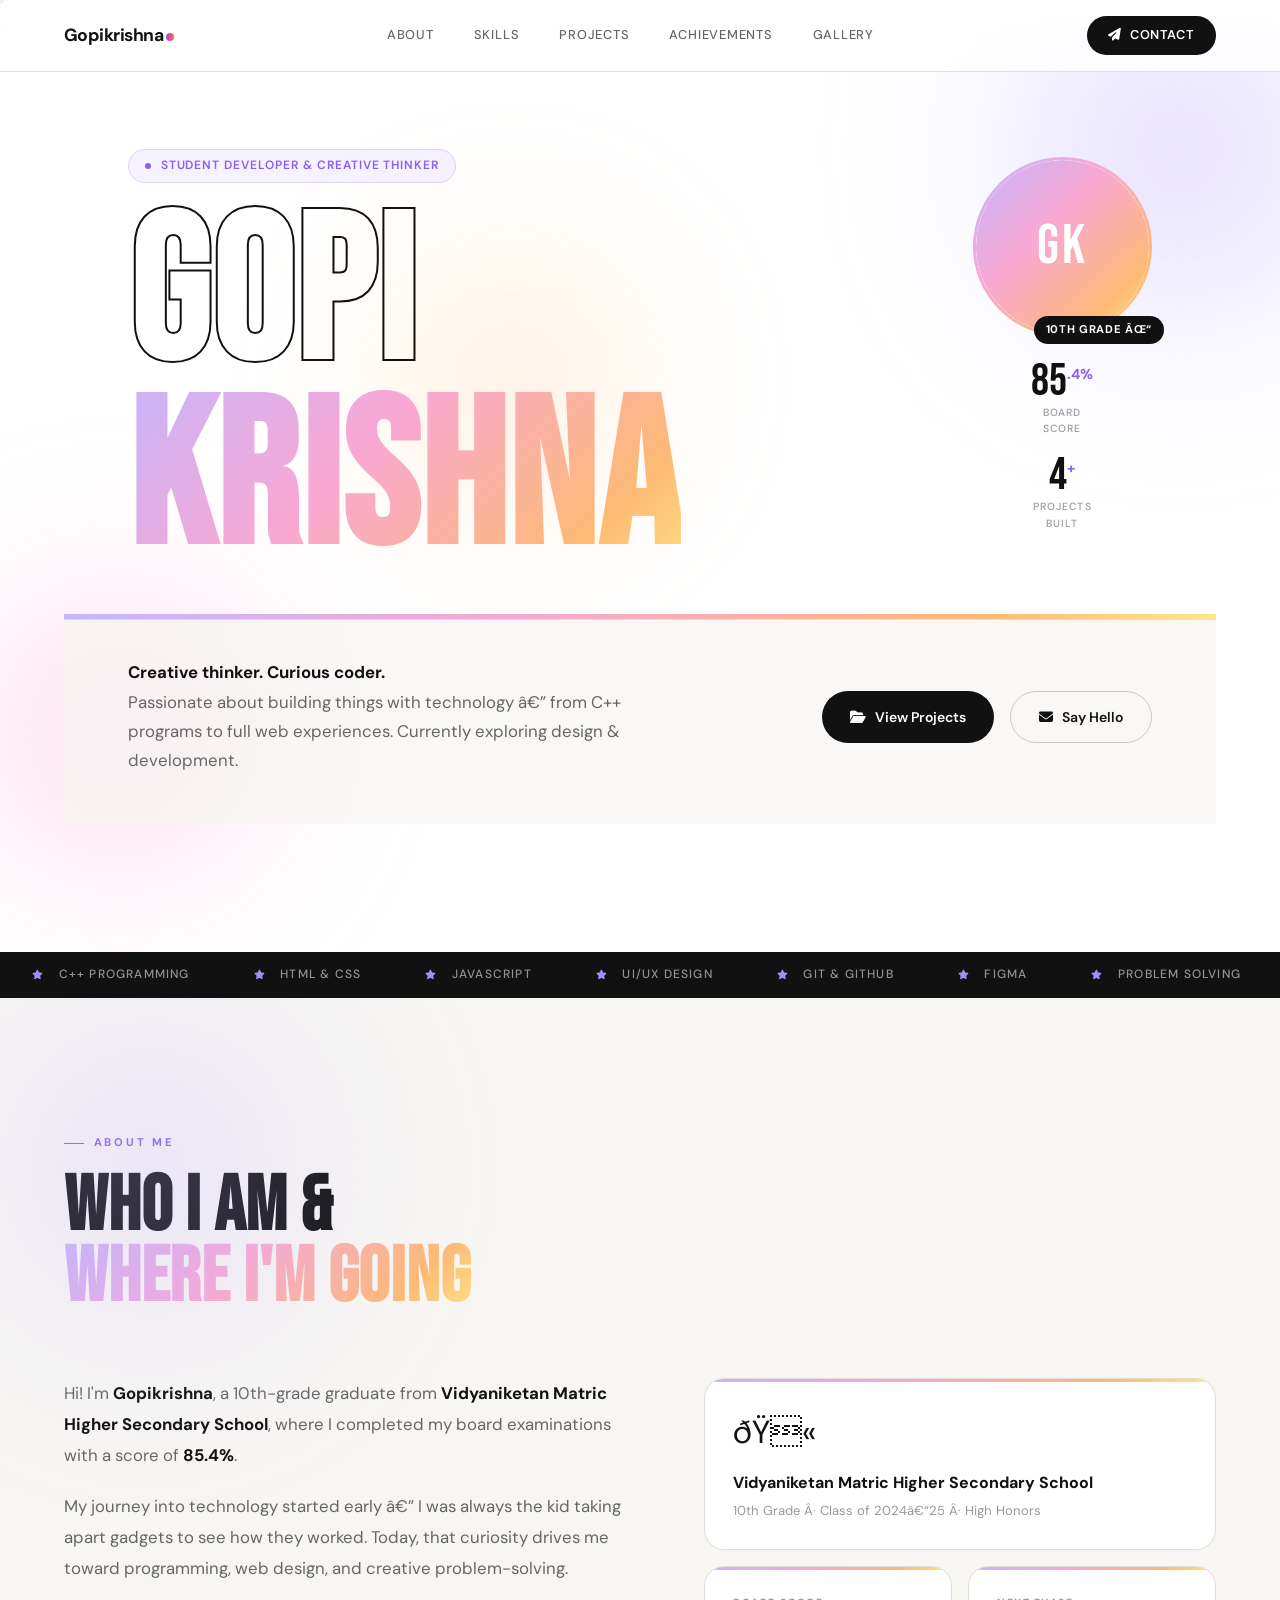
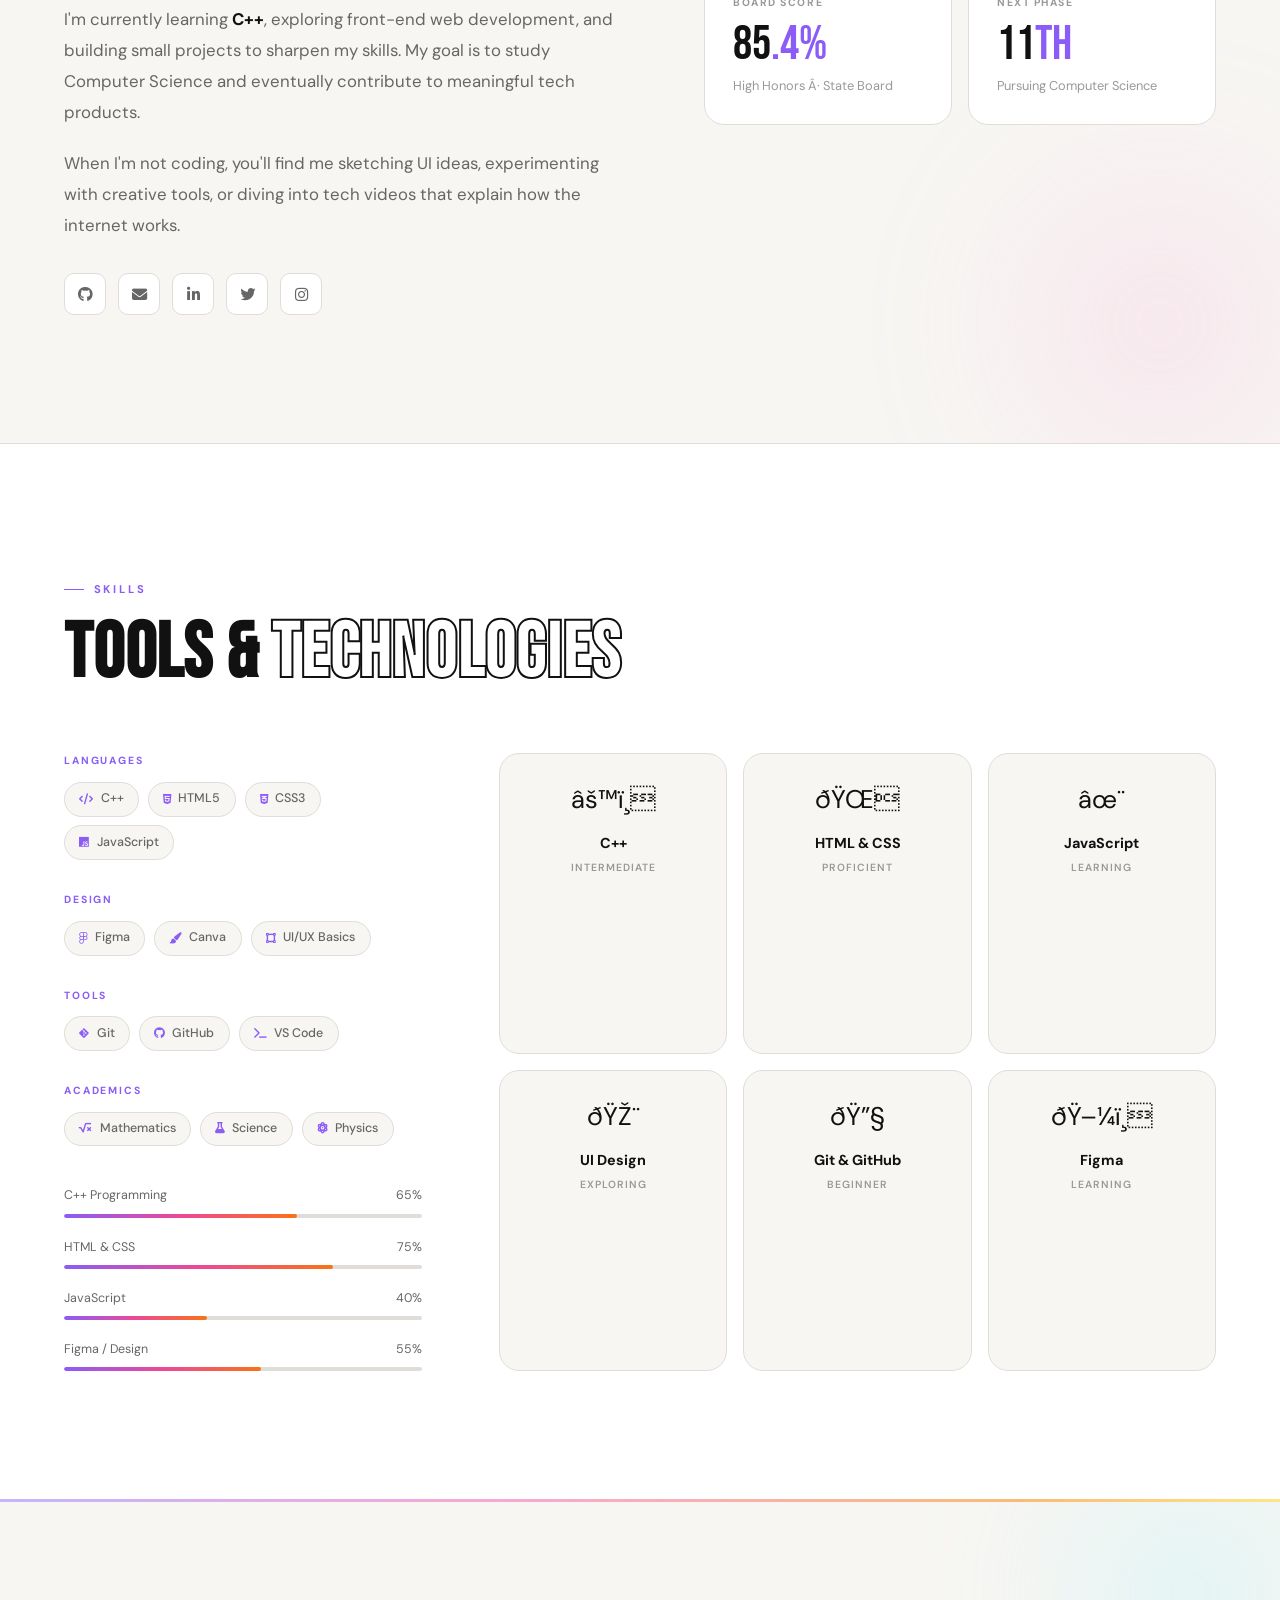
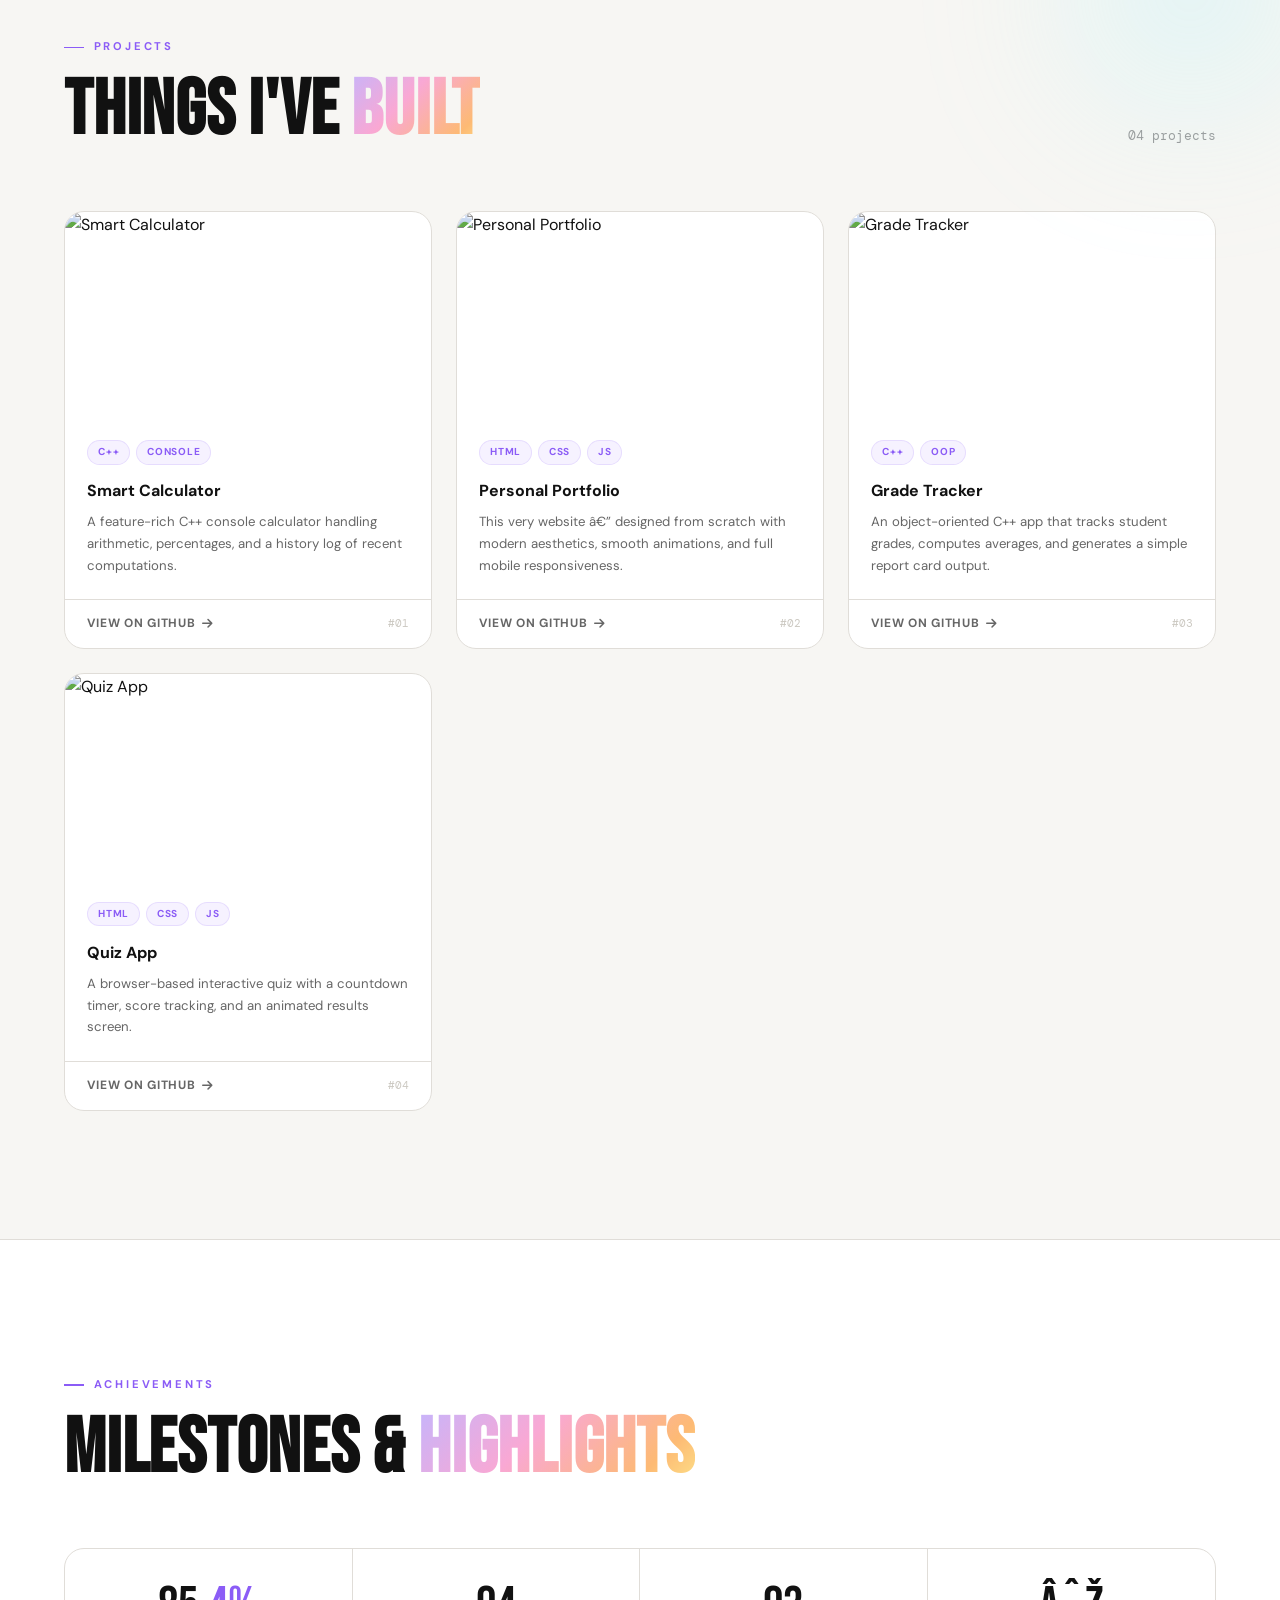
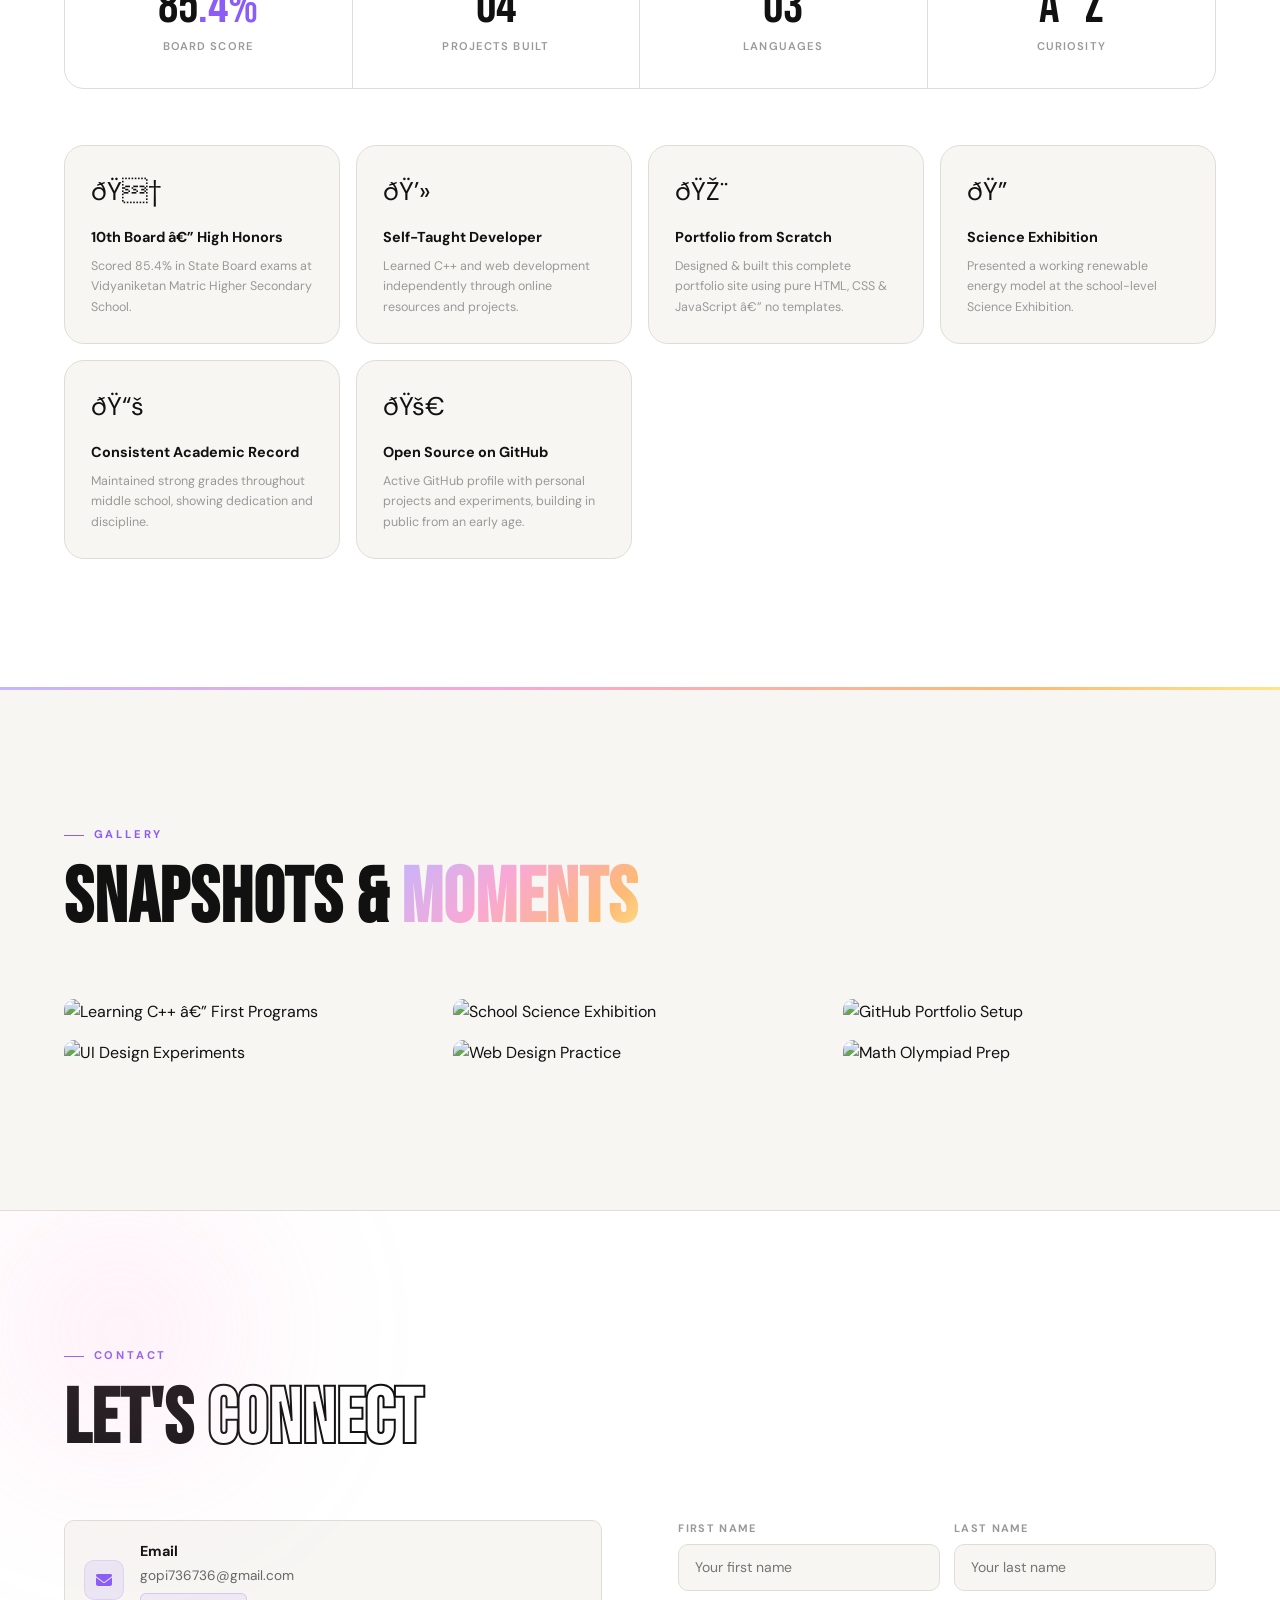
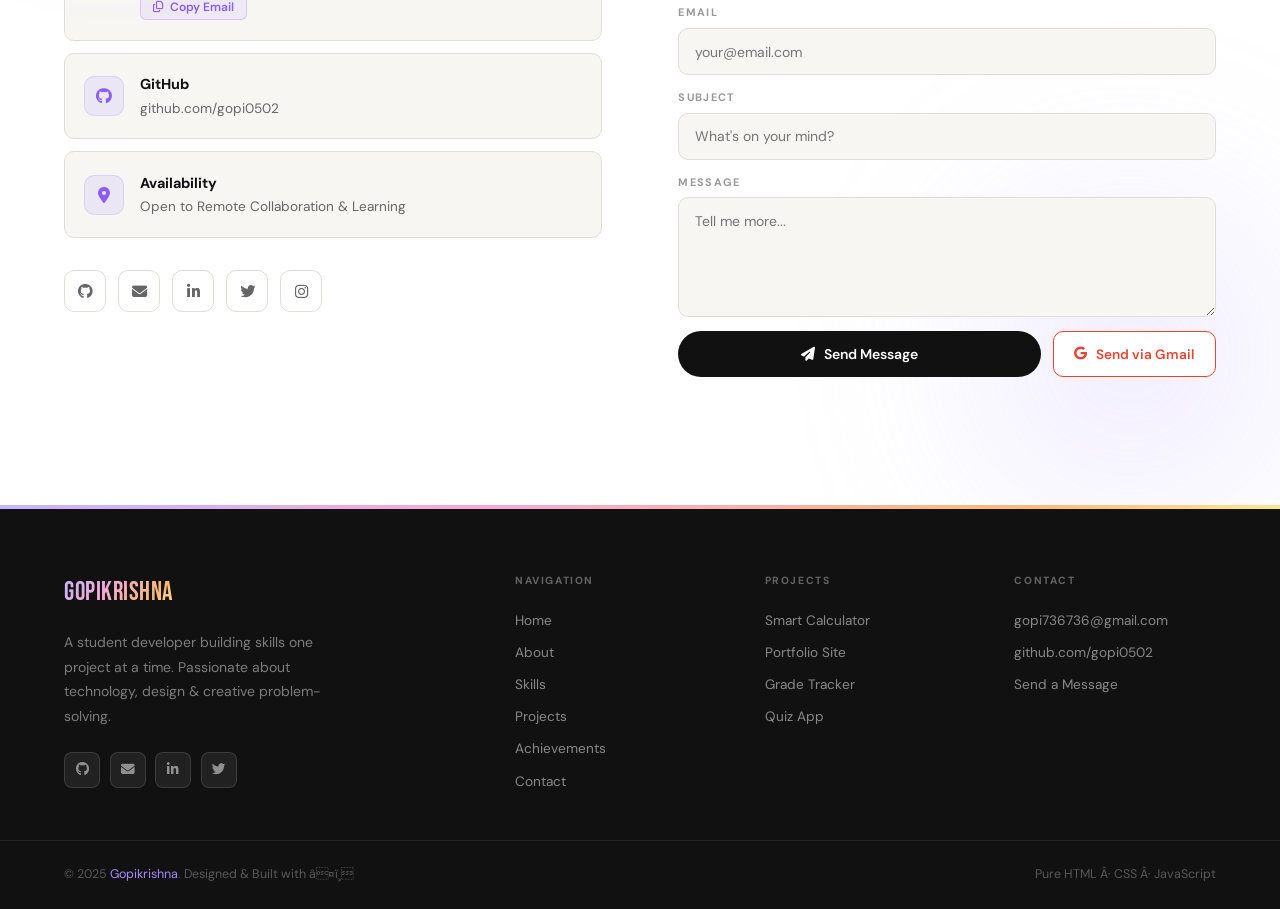
==== commit 36e0cdfc: "Implement confirmation card for form submissions Added a confirmation card for successful form submi" ====
--- a/student-portfolio/index.html
+++ b/student-portfolio/index.html
@@ -805,6 +805,100 @@
     .copy-chip:hover {
       background: var(--p1);
       color: #fff;
+    }
+
+    /* Confirmatory Success Card */
+    .cf-container {
+      position: relative;
+      width: 100%;
+    }
+    .confirm-card {
+      display: none;
+      background: var(--white);
+      border: 2px solid #10b981;
+      border-radius: var(--r2);
+      padding: 2.5rem 2rem;
+      text-align: center;
+      box-shadow: 0 20px 45px rgba(16, 185, 129, 0.12);
+      animation: confirmPop 0.4s cubic-bezier(0.175, 0.885, 0.32, 1.275);
+    }
+    .confirm-card.active {
+      display: block;
+    }
+    @keyframes confirmPop {
+      0%   { opacity: 0; transform: scale(0.92) translateY(12px); }
+      100% { opacity: 1; transform: scale(1) translateY(0); }
+    }
+    .confirm-icon-wrap {
+      width: 68px;
+      height: 68px;
+      margin: 0 auto 1.25rem;
+      border-radius: 50%;
+      background: #ecfdf5;
+      border: 2px solid #a7f3d0;
+      display: flex;
+      align-items: center;
+      justify-content: center;
+      font-size: 1.85rem;
+      color: #059669;
+      animation: pulseGreen 2s infinite;
+    }
+    @keyframes pulseGreen {
+      0%, 100% { box-shadow: 0 0 0 0 rgba(16, 185, 129, 0.35); }
+      50%      { box-shadow: 0 0 0 14px rgba(16, 185, 129, 0); }
+    }
+    .confirm-title {
+      font-size: 1.35rem;
+      font-weight: 700;
+      color: var(--ink);
+      margin-bottom: 0.5rem;
+    }
+    .confirm-desc {
+      font-size: 0.88rem;
+      color: var(--ink-3);
+      max-width: 380px;
+      margin: 0 auto 1.5rem;
+      line-height: 1.6;
+    }
+    .confirm-details {
+      background: var(--off-white);
+      border: 1px solid var(--border);
+      border-radius: var(--r);
+      padding: 1rem 1.25rem;
+      margin-bottom: 1.5rem;
+      font-size: 0.82rem;
+      color: var(--ink-2);
+      display: flex;
+      flex-direction: column;
+      gap: 0.55rem;
+      text-align: left;
+    }
+    .confirm-details div {
+      display: flex;
+      align-items: center;
+      gap: 0.65rem;
+    }
+    .confirm-details i {
+      color: #059669;
+      font-size: 0.9rem;
+    }
+    .btn-reset-form {
+      display: inline-flex;
+      align-items: center;
+      gap: 0.5rem;
+      padding: 0.75rem 1.5rem;
+      background: var(--ink);
+      color: #fff;
+      border: none;
+      border-radius: var(--r);
+      font-size: 0.85rem;
+      font-weight: 600;
+      cursor: pointer;
+      transition: all 0.25s var(--ease);
+    }
+    .btn-reset-form:hover {
+      background: var(--p1);
+      transform: translateY(-2px);
     }
 
     /* ============================================
@@ -1366,45 +1460,65 @@
         </div>
       </div>
 
-      <!-- Right: form (Direct email delivery to gopi736736@gmail.com) -->
-      <form class="cf reveal d1" id="cf" action="https://formsubmit.co/gopi736736@gmail.com" method="POST">
-        <!-- FormSubmit configuration -->
-        <input type="hidden" name="_captcha" value="false">
-        <input type="hidden" name="_template" value="table">
-        <input type="hidden" name="_next" id="cf_next" value="https://gopi0502.github.io/my-protyofolio/#contact?sent=true">
-        <input type="hidden" name="_subject" id="cf_subject_hidden" value="New Portfolio Message for Gopikrishna">
-        <div class="cf-row">
+      <!-- Right: form + confirmation card -->
+      <div class="cf-container reveal d1">
+        <!-- Confirmatory Success Card -->
+        <div class="confirm-card" id="confirmCard" role="alert" aria-live="polite">
+          <div class="confirm-icon-wrap">
+            <i class="fas fa-check"></i>
+          </div>
+          <h3 class="confirm-title">Message Sent Successfully!</h3>
+          <p class="confirm-desc">Thank you! Your message has been safely delivered to Gopikrishna. You will receive a response shortly.</p>
+          <div class="confirm-details">
+            <div><i class="fas fa-check-circle"></i> <span><strong>Delivered to:</strong> gopi736736@gmail.com</span></div>
+            <div><i class="fas fa-envelope-open-text"></i> <span><strong>Auto-Confirmation:</strong> Sent to your email</span></div>
+            <div><i class="fas fa-clock"></i> <span><strong>Typical Reply:</strong> Within 24 hours</span></div>
+          </div>
+          <button type="button" class="btn-reset-form" id="btnResetForm">
+            <i class="fas fa-redo"></i> Send Another Message
+          </button>
+        </div>
+
+        <form class="cf" id="cf" action="https://formsubmit.co/gopi736736@gmail.com" method="POST">
+          <!-- FormSubmit configuration -->
+          <input type="hidden" name="_captcha" value="false">
+          <input type="hidden" name="_template" value="table">
+          <input type="hidden" name="_autoresponse" value="Thank you for reaching out to Gopikrishna! Your message has been received successfully. I will review it and reply as soon as possible.">
+          <input type="hidden" name="_next" id="cf_next" value="https://gopi0502.github.io/my-protyofolio/#contact?sent=true">
+          <input type="hidden" name="_subject" id="cf_subject_hidden" value="New Portfolio Message for Gopikrishna">
+          <div class="cf-row">
+            <div class="cf-group">
+              <label class="cf-label" for="fn">First Name</label>
+              <input class="cf-input" type="text" id="fn" name="first_name" placeholder="Your first name" required autocomplete="given-name"/>
+            </div>
+            <div class="cf-group">
+              <label class="cf-label" for="ln">Last Name</label>
+              <input class="cf-input" type="text" id="ln" name="last_name" placeholder="Your last name" autocomplete="family-name"/>
+            </div>
+          </div>
           <div class="cf-group">
-            <label class="cf-label" for="fn">First Name</label>
-            <input class="cf-input" type="text" id="fn" name="first_name" placeholder="Your first name" required autocomplete="given-name"/>
+            <label class="cf-label" for="em">Email</label>
+            <input class="cf-input" type="email" id="em" name="email" placeholder="your@email.com" required autocomplete="email"/>
           </div>
           <div class="cf-group">
-            <label class="cf-label" for="ln">Last Name</label>
-            <input class="cf-input" type="text" id="ln" name="last_name" placeholder="Your last name" autocomplete="family-name"/>
-          </div>
-        </div>
-        <div class="cf-group">
-          <label class="cf-label" for="em">Email</label>
-          <input class="cf-input" type="email" id="em" name="email" placeholder="your@email.com" required autocomplete="email"/>
-        </div>
-        <div class="cf-group">
-          <label class="cf-label" for="sub">Subject</label>
-          <input class="cf-input" type="text" id="sub" name="subject" placeholder="What's on your mind?"/>
-        </div>
-        <div class="cf-group">
-          <label class="cf-label" for="msg">Message</label>
-          <textarea class="cf-area" id="msg" name="message" placeholder="Tell me more..." required></textarea>
-        </div>
-        <div class="cf-actions">
-          <button type="submit" class="btn-dark" id="cf-btn" style="flex:1; justify-content:center;">
-            <i class="fas fa-paper-plane" id="cf-icon"></i> <span id="cf-btn-text">Send Message</span>
-          </button>
-          <button type="button" class="btn-gmail" id="gmailBtn">
-            <i class="fab fa-google"></i> Send via Gmail
-          </button>
-        </div>
-        <div class="cf-status" id="cf-status" role="status" aria-live="polite"></div>
-      </form>
+            <label class="cf-label" for="sub">Subject</label>
+            <input class="cf-input" type="text" id="sub" name="subject" placeholder="What's on your mind?"/>
+          </div>
+          <div class="cf-group">
+            <label class="cf-label" for="msg">Message</label>
+            <textarea class="cf-area" id="msg" name="message" placeholder="Tell me more..." required></textarea>
+          </div>
+          <div class="cf-actions">
+            <button type="submit" class="btn-dark" id="cf-btn" style="flex:1; justify-content:center;">
+              <i class="fas fa-paper-plane" id="cf-icon"></i> <span id="cf-btn-text">Send Message</span>
+            </button>
+            <button type="button" class="btn-gmail" id="gmailBtn">
+              <i class="fab fa-google"></i> Send via Gmail
+            </button>
+          </div>
+          <div class="cf-status" id="cf-status" role="status" aria-live="polite"></div>
+        </form>
+      </div>
     </div>
   </section>
 
@@ -1722,10 +1836,12 @@
   })();
 
   /* â•â•â•â•â•â•â•â•â•â•â•â•â•â•â•â•â•â•â•â•â•â•â•â•â•â•â•â•â•â•
-     8. CONTACT FORM (Guaranteed Delivery via FormSubmit + Gmail)
+     8. CONTACT FORM (Guaranteed Delivery + Confirmatory Screen)
   â•â•â•â•â•â•â•â•â•â•â•â•â•â•â•â•â•â•â•â•â•â•â•â•â•â•â•â•â•â• */
   (function initContactForm() {
     const form        = document.getElementById('cf');
+    const confirmCard = document.getElementById('confirmCard');
+    const btnReset    = document.getElementById('btnResetForm');
     const btn         = document.getElementById('cf-btn');
     const icon        = document.getElementById('cf-icon');
     const btnText     = document.getElementById('cf-btn-text');
@@ -1736,6 +1852,33 @@
     const nextInput   = document.getElementById('cf_next');
     const subjectHide = document.getElementById('cf_subject_hidden');
 
+    function showConfirmation() {
+      if (form) form.style.display = 'none';
+      if (confirmCard) {
+        confirmCard.classList.add('active');
+        confirmCard.scrollIntoView({ behavior: 'smooth', block: 'center' });
+      }
+    }
+
+    function resetFormView() {
+      if (confirmCard) confirmCard.classList.remove('active');
+      if (form) {
+        form.style.display = 'flex';
+        form.reset();
+      }
+      if (status) status.style.display = 'none';
+      if (btn) {
+        btn.disabled = false;
+        btn.style.opacity = '1';
+        icon.className = 'fas fa-paper-plane';
+        btnText.textContent = 'Send Message';
+      }
+    }
+
+    if (btnReset) {
+      btnReset.addEventListener('click', resetFormView);
+    }
+
     // Dynamic redirect URL for FormSubmit
     if (nextInput && window.location.href.startsWith('http')) {
       const baseUrl = window.location.href.split('?')[0].split('#')[0];
@@ -1744,8 +1887,7 @@
 
     // Check if returning from a successful FormSubmit redirect
     if (window.location.search.includes('sent=true')) {
-      showMsg('ðŸŽ‰ Message sent successfully! Gopikrishna has received your email.', 'success');
-      // Clean up URL without reload
+      showConfirmation();
       if (window.history.replaceState) {
         const cleanUrl = window.location.href.replace(/[\?&]sent=true/, '');
         window.history.replaceState(null, '', cleanUrl);
@@ -1790,23 +1932,24 @@
       });
     }
 
-    // 3. Form Submission
+    // 3. Form Submission with Instant Confirmatory Card
     if (form) {
-      form.addEventListener('submit', function(e) {
+      form.addEventListener('submit', async function(e) {
+        e.preventDefault();
+
         const fn  = document.getElementById('fn').value.trim();
+        const ln  = document.getElementById('ln').value.trim();
         const em  = document.getElementById('em').value.trim();
         const sub = document.getElementById('sub').value.trim();
         const msg = document.getElementById('msg').value.trim();
 
         if (!fn || !em || !msg) {
-          e.preventDefault();
           showMsg('Please fill in Name, Email, and Message.', 'error');
           return;
         }
 
         const emailRegex = /^[^\s@]+@[^\s@]+\.[^\s@]+$/;
         if (!emailRegex.test(em)) {
-          e.preventDefault();
           showMsg('Please enter a valid email address.', 'error');
           return;
         }
@@ -1815,22 +1958,54 @@
           subjectHide.value = `Portfolio Contact from ${fn}: ${sub || 'New Message'}`;
         }
 
-        // If running offline or as local file, open Gmail directly instead of failing FormSubmit
+        // If running offline or as local file, open Gmail directly
         if (window.location.protocol === 'file:') {
-          e.preventDefault();
-          showMsg('FormSubmit requires a hosted website. Opening Gmail with your message...', 'success');
+          showMsg('Opening Gmail in a new tab to send your message...', 'success');
           setTimeout(() => {
             window.open(buildGmailUrl(), '_blank');
           }, 800);
           return;
         }
 
-        // Live submit via FormSubmit
+        // Live submit state
         btn.disabled = true;
         btn.style.opacity = '0.7';
         icon.className = 'fas fa-spinner fa-spin';
-        btnText.textContent = 'Sending...';
-        // Form submits natively to https://formsubmit.co/gopi736736@gmail.com
+        btnText.textContent = 'Sending Message...';
+        status.style.display = 'none';
+
+        // Try seamless AJAX delivery first
+        try {
+          const response = await fetch('https://formsubmit.co/ajax/gopi736736@gmail.com', {
+            method: 'POST',
+            headers: {
+              'Content-Type': 'application/json',
+              'Accept': 'application/json'
+            },
+            body: JSON.stringify({
+              name: fn + (ln ? ' ' + ln : ''),
+              email: em,
+              subject: sub || 'New Portfolio Message',
+              message: msg,
+              _autoresponse: 'Thank you for reaching out to Gopikrishna! Your message has been received successfully. I will review it and reply as soon as possible.',
+              _subject: `Portfolio Message from ${fn}: ${sub || 'General Inquiry'}`
+            })
+          });
+
+          const data = await response.json();
+
+          if (response.ok && (data.success === 'true' || data.success === true)) {
+            // Instant Confirmatory Screen!
+            showConfirmation();
+            return;
+          } else {
+            throw new Error(data.message || 'AJAX fallback needed');
+          }
+        } catch (err) {
+          console.warn('FormSubmit AJAX fallback to native submit:', err);
+          // If AJAX is blocked, submit natively to FormSubmit
+          form.submit();
+        }
       });
     }
 
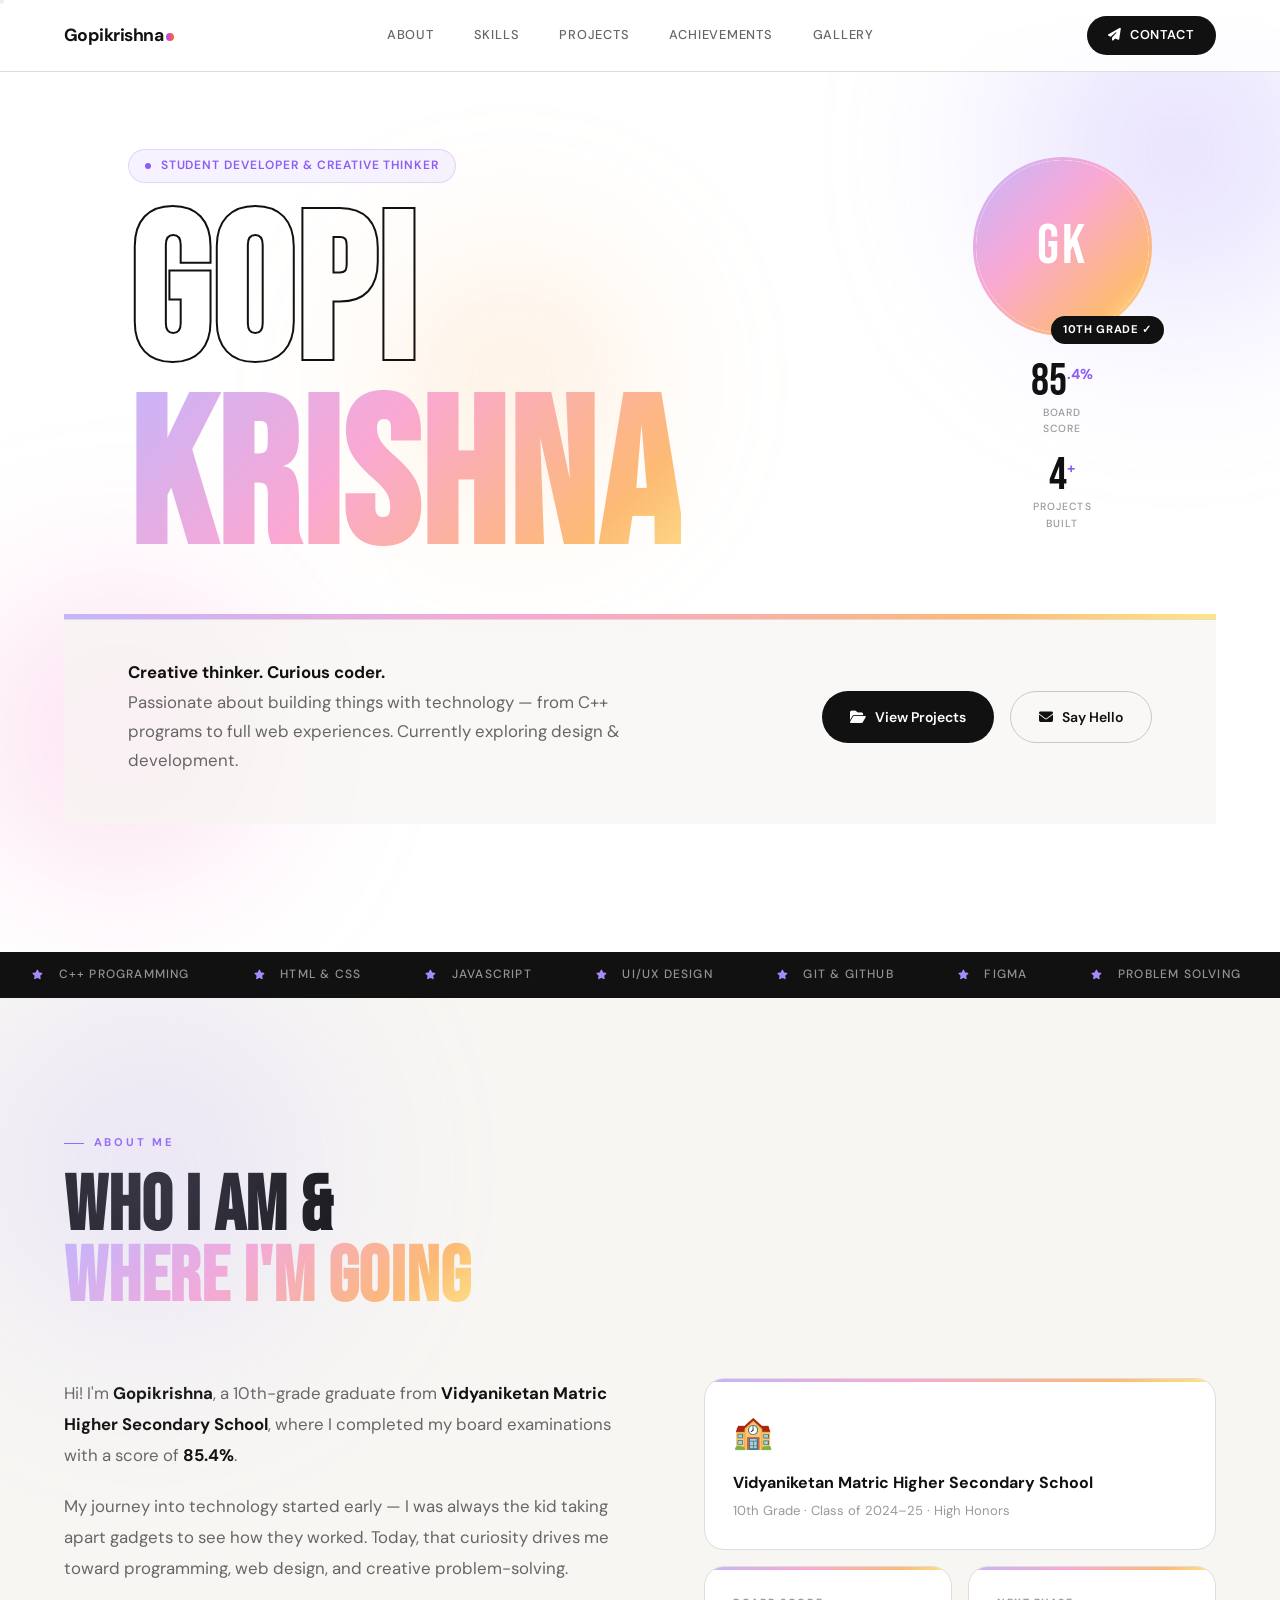
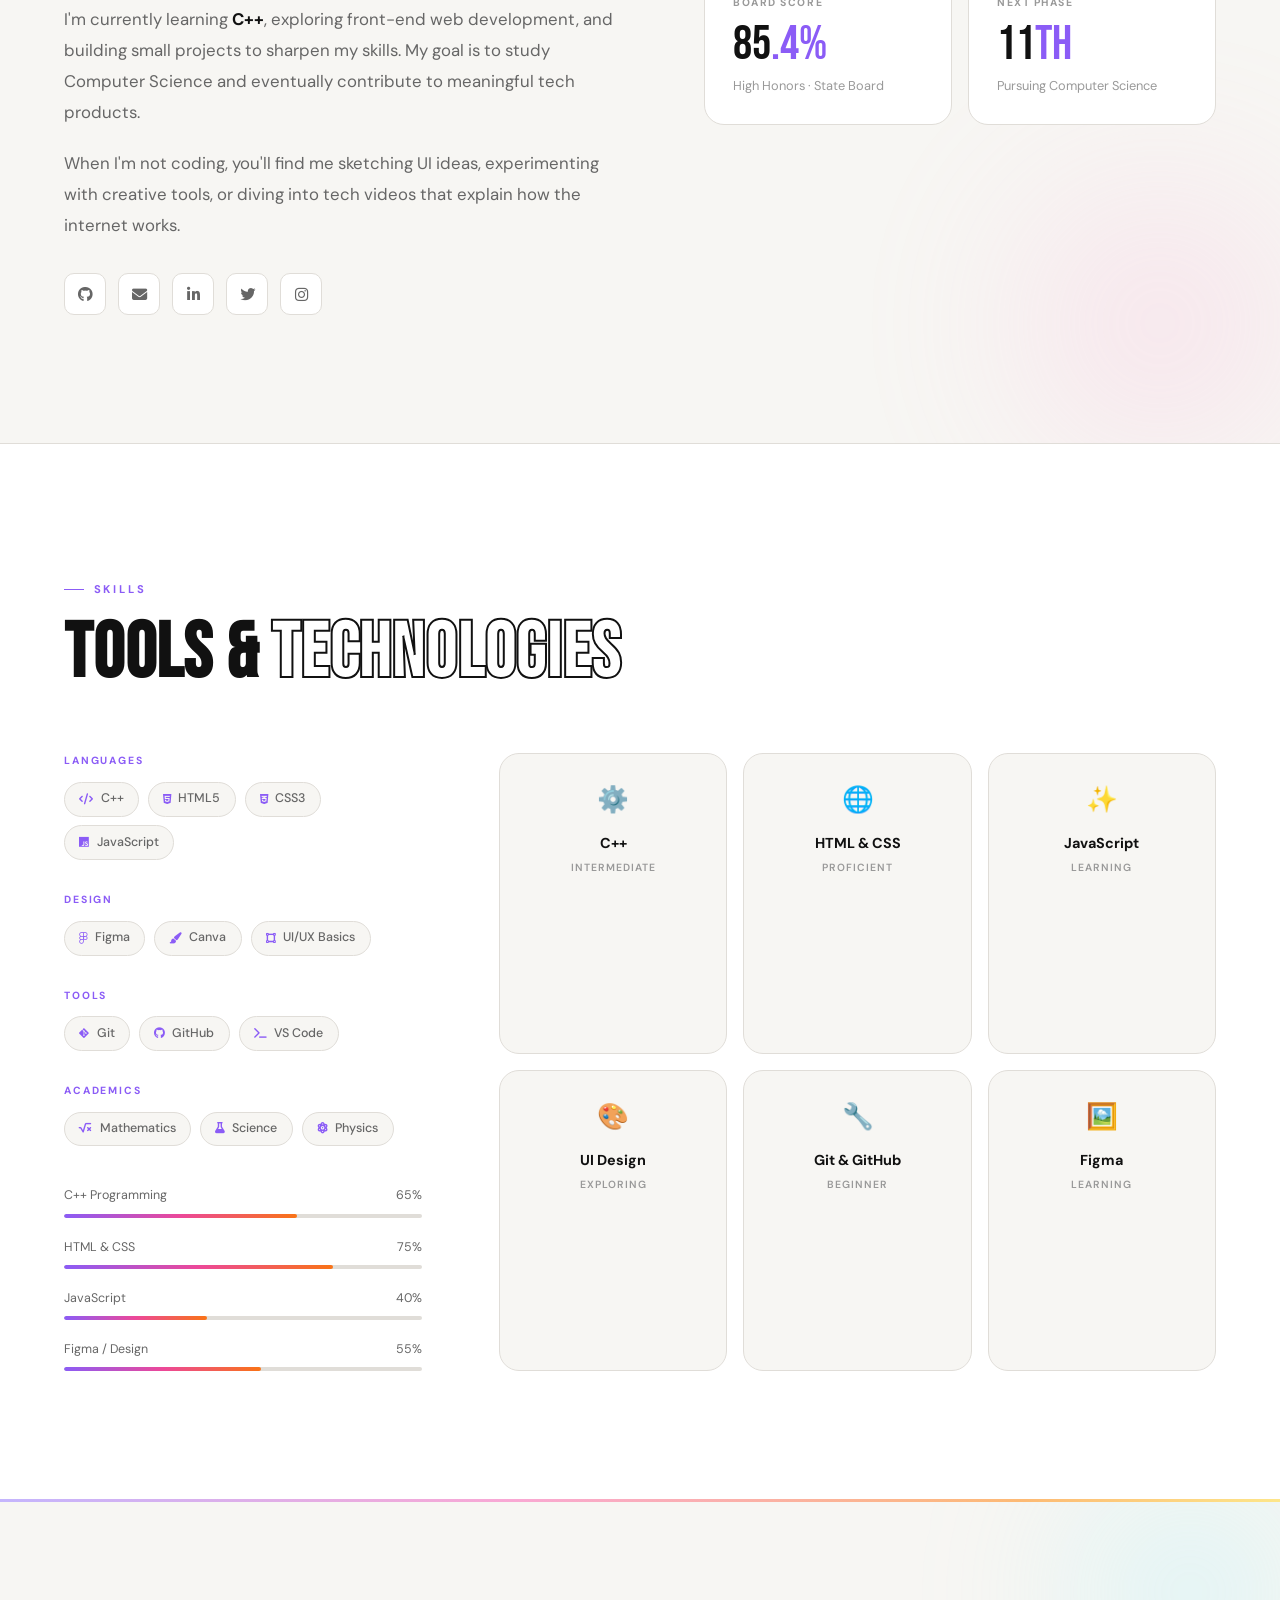
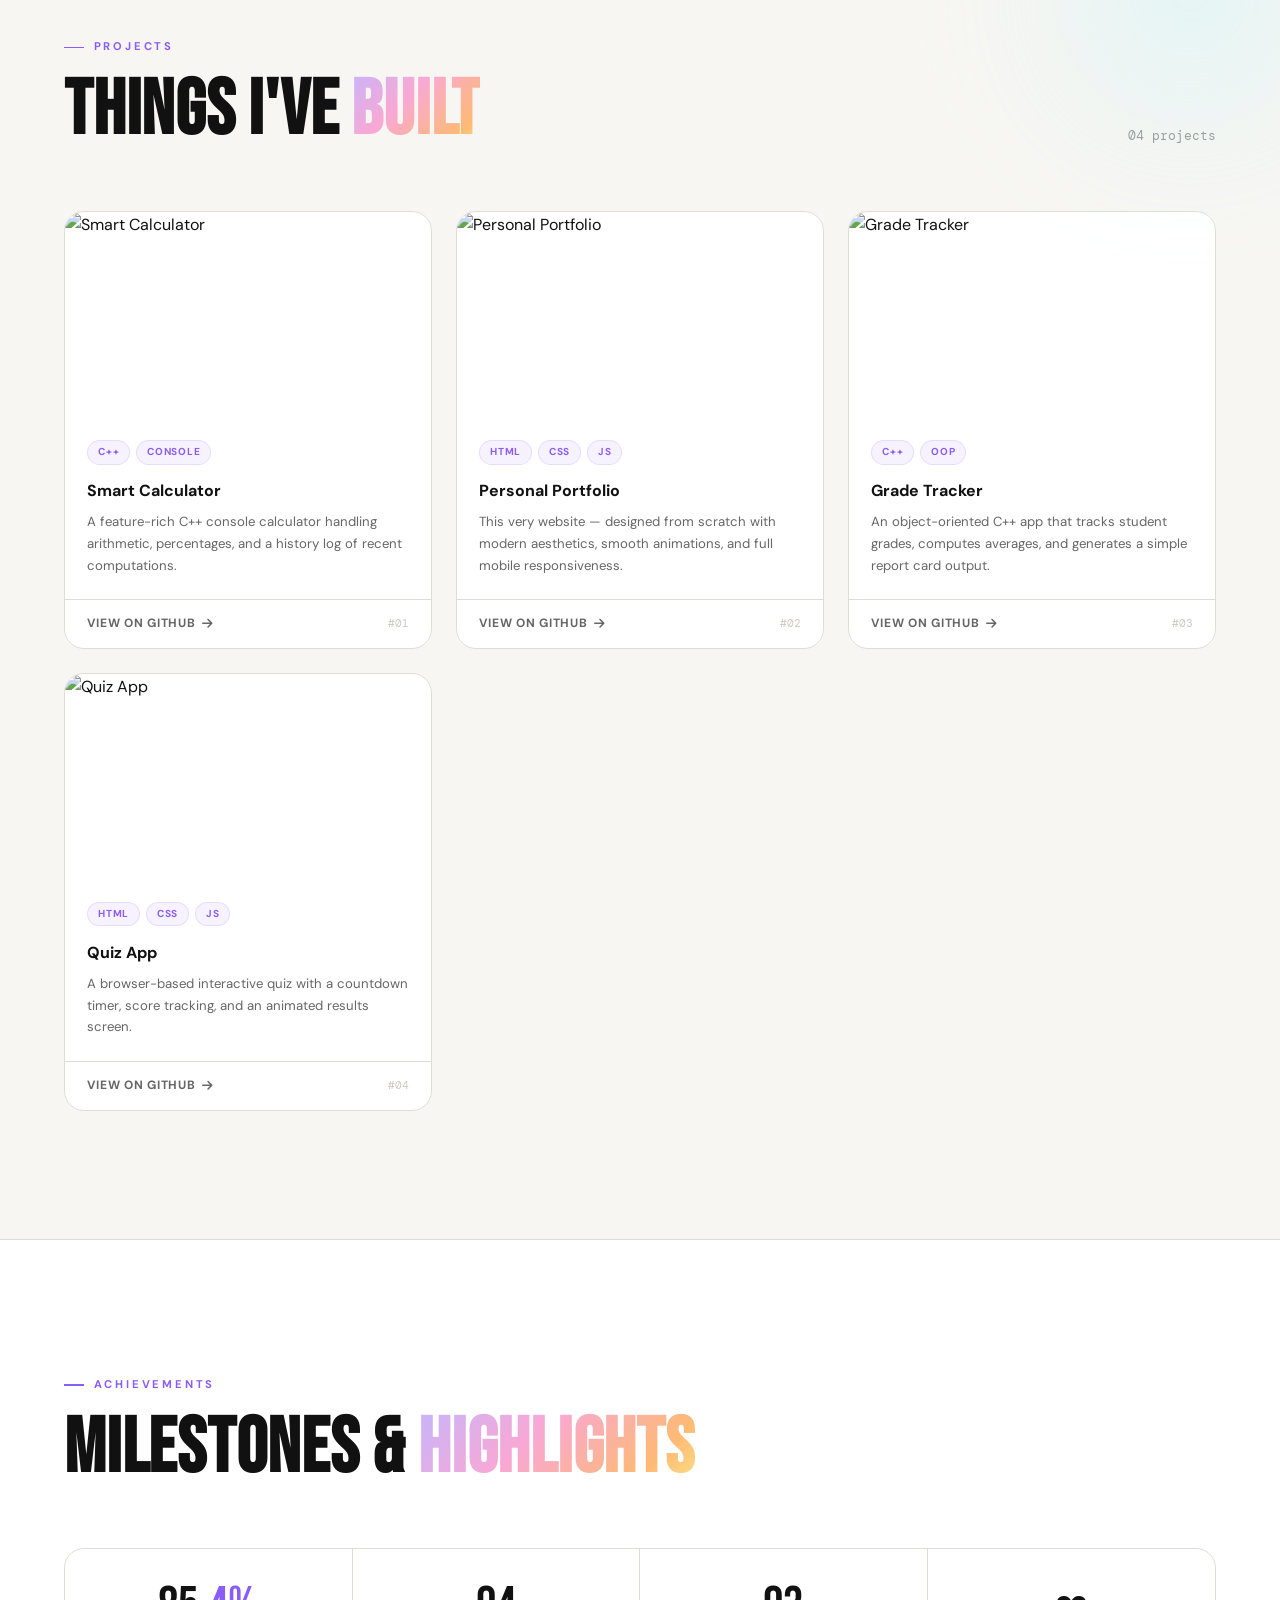
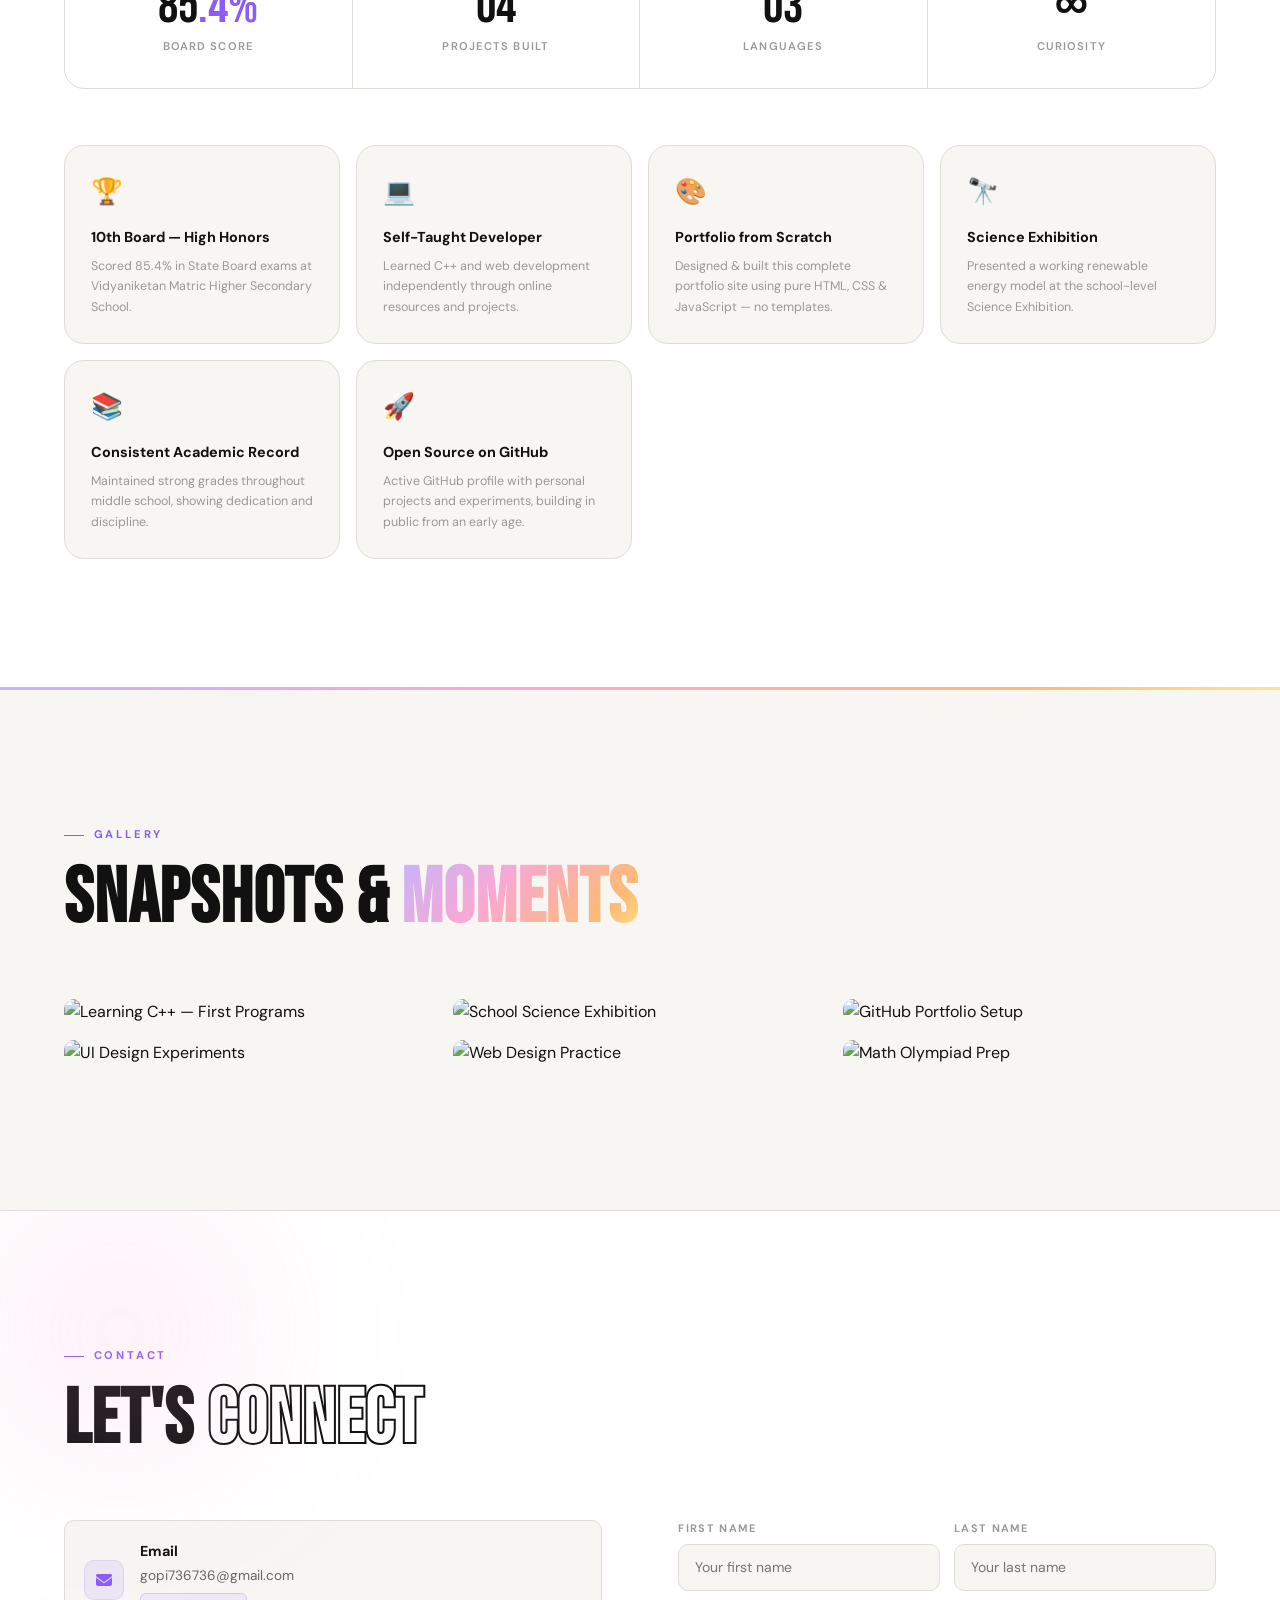
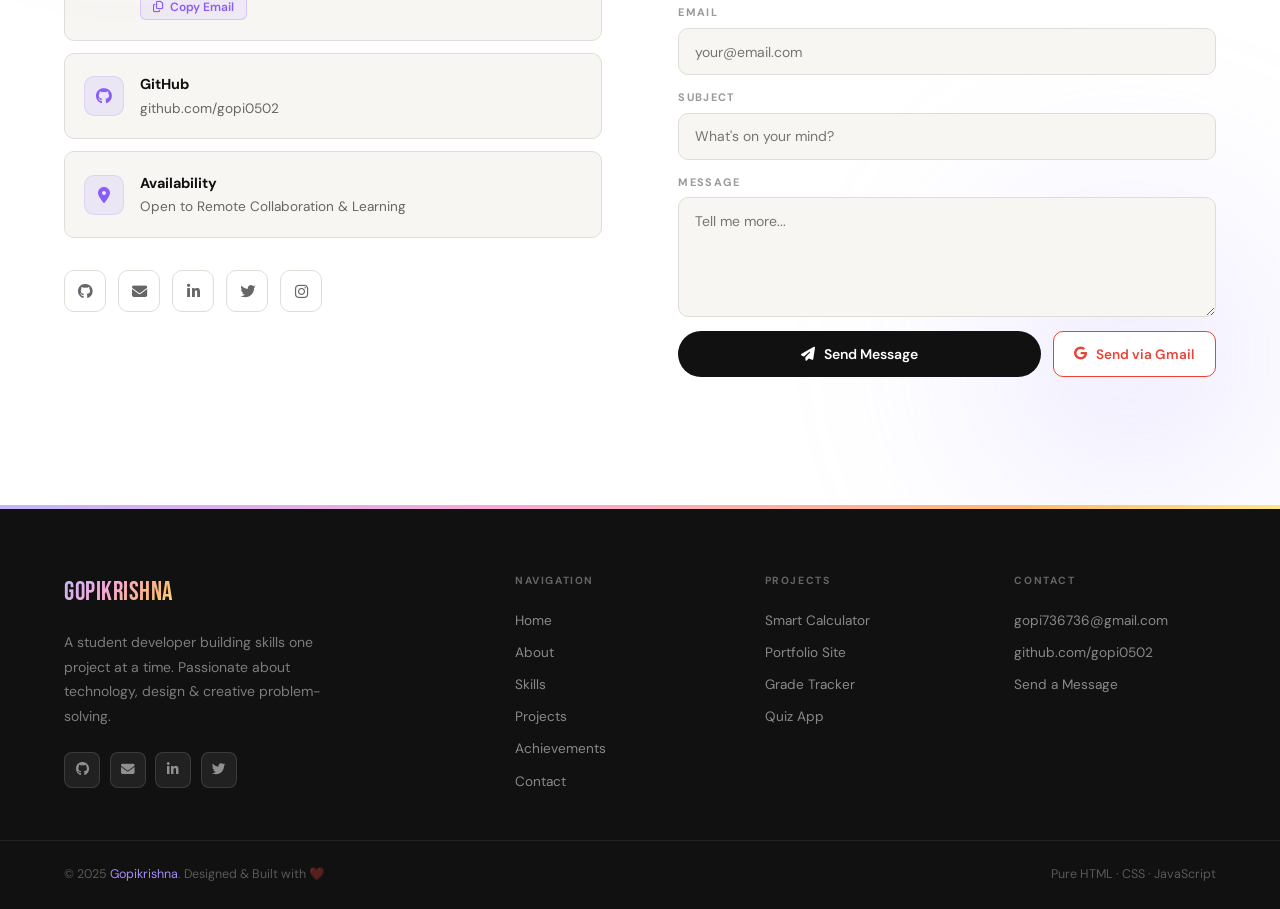
==== commit 29132e75: "Update fmt.Println message from 'Hello' to 'Goodbye'" ====
--- a/student-portfolio/index.html
+++ b/student-portfolio/index.html
@@ -3,10 +3,10 @@
 <head>
   <meta charset="UTF-8"/>
   <meta name="viewport" content="width=device-width, initial-scale=1.0"/>
-  <meta name="description" content="Gopikrishna â€” Student Developer & Creative Thinker. Portfolio showcasing projects, skills and achievements."/>
+  <meta name="description" content="Gopikrishna — Student Developer & Creative Thinker. Portfolio showcasing projects, skills and achievements."/>
   <meta name="keywords" content="Gopikrishna, student portfolio, developer, C++, web design, programming"/>
   <meta name="author" content="Gopikrishna"/>
-  <title>Gopikrishna â€” Portfolio</title>
+  <title>Gopikrishna — Portfolio</title>
 
   <!-- Google Fonts -->
   <link rel="preconnect" href="https://fonts.googleapis.com"/>
@@ -63,7 +63,7 @@
       font-family: var(--font-body);
       line-height: 1.6;
       overflow-x: hidden;
-      cursor: none;            /* hide default â€” we use custom */
+      cursor: none;            /* hide default — we use custom */
     }
     a { color: inherit; text-decoration: none; }
     img { display: block; max-width: 100%; }
@@ -71,7 +71,7 @@
     button { font-family: inherit; cursor: pointer; }
 
     /* ============================================
-       CUSTOM CURSOR â€” dot + lens
+       CUSTOM CURSOR — dot + lens
     ============================================ */
     #c-dot {
       position: fixed; z-index: 9999; pointer-events: none;
@@ -87,7 +87,7 @@
       border: 1.5px solid rgba(139,92,246,.5);
       transform: translate(-50%, -50%);
     }
-    /* The MAGNIFYING GLASS LENS â€” canvas-drawn circle that shows
+    /* The MAGNIFYING GLASS LENS — canvas-drawn circle that shows
        a zoomed gradient-tinted view of whatever's under the mouse */
     #lens-canvas {
       position: fixed; z-index: 9997; pointer-events: none;
@@ -330,7 +330,7 @@
       text-transform: uppercase; color: var(--ink-4); text-align: center;
     }
 
-    /* GRADIENT STRIPE â€” the iconic bar */
+    /* GRADIENT STRIPE — the iconic bar */
     .hero-stripe {
       position: relative; z-index: 1;
       height: 5px;
@@ -403,7 +403,7 @@
     .ticker:hover .ticker-track { animation-play-state: paused; }
 
     /* ============================================
-       SECTIONS â€” shared
+       SECTIONS — shared
     ============================================ */
     section {
       position: relative; z-index: 1;
@@ -745,9 +745,31 @@
     }
     .cf-status.success {
       display: flex;
+      flex-direction: column;
+      gap: 0.4rem;
       background: #ecfdf5;
-      border: 1.5px solid #a7f3d0;
+      border: 2px solid #10b981;
       color: #065f46;
+      border-radius: var(--r);
+      padding: 1.15rem 1.4rem;
+      box-shadow: 0 10px 25px rgba(16, 185, 129, 0.15);
+    }
+    .cf-status.success .status-head {
+      font-size: 1rem;
+      font-weight: 700;
+      color: #047857;
+      display: flex;
+      align-items: center;
+      gap: 0.6rem;
+    }
+    .cf-status.success .status-head i {
+      font-size: 1.15rem;
+      color: #10b981;
+    }
+    .cf-status.success .status-body {
+      font-size: 0.86rem;
+      color: #065f46;
+      line-height: 1.55;
     }
     .cf-status.error {
       display: flex;
@@ -901,6 +923,38 @@
       transform: translateY(-2px);
     }
 
+    /* Floating Toast Notification */
+    #toast-notification {
+      position: fixed;
+      top: 24px;
+      left: 50%;
+      transform: translateX(-50%) translateY(-100px);
+      z-index: 10000;
+      background: #111111;
+      color: #ffffff;
+      padding: 0.95rem 1.6rem;
+      border-radius: 100px;
+      border: 1.5px solid rgba(16, 185, 129, 0.5);
+      box-shadow: 0 16px 36px rgba(0, 0, 0, 0.35), 0 0 20px rgba(16, 185, 129, 0.25);
+      display: flex;
+      align-items: center;
+      gap: 0.75rem;
+      font-size: 0.9rem;
+      font-weight: 500;
+      pointer-events: none;
+      opacity: 0;
+      transition: transform 0.4s cubic-bezier(0.175, 0.885, 0.32, 1.275), opacity 0.3s ease;
+      max-width: 90vw;
+    }
+    #toast-notification.show {
+      transform: translateX(-50%) translateY(0);
+      opacity: 1;
+    }
+    #toast-notification i {
+      color: #10b981;
+      font-size: 1.15rem;
+    }
+
     /* ============================================
        FOOTER
     ============================================ */
@@ -996,9 +1050,15 @@
   <div id="c-ring"></div>
   <canvas id="lens-canvas" width="160" height="160"></canvas>
 
-  <!-- â•â•â•â•â•â•â•â•â•â•â•â•â•â•â•â•â•â•â•â•â•â•â•â•â•â•â•â•â•â•
+  <!-- Floating Toast Notification -->
+  <div id="toast-notification" role="status" aria-live="polite">
+    <i class="fas fa-check-circle"></i>
+    <span id="toast-text">Thank you! Your message was sent successfully.</span>
+  </div>
+
+  <!-- ══════════════════════════════
        NAVIGATION
-  â•â•â•â•â•â•â•â•â•â•â•â•â•â•â•â•â•â•â•â•â•â•â•â•â•â•â•â•â•â• -->
+  ══════════════════════════════ -->
   <nav id="nav">
     <a href="#hero" class="nav-logo">Gopikrishna<span></span></a>
 
@@ -1027,9 +1087,9 @@
     <a href="#contact"      onclick="closeNav()">Contact</a>
   </div>
 
-  <!-- â•â•â•â•â•â•â•â•â•â•â•â•â•â•â•â•â•â•â•â•â•â•â•â•â•â•â•â•â•â•
+  <!-- ══════════════════════════════
        HERO
-  â•â•â•â•â•â•â•â•â•â•â•â•â•â•â•â•â•â•â•â•â•â•â•â•â•â•â•â•â•â• -->
+  ══════════════════════════════ -->
   <section id="hero">
     <!-- Ambient blobs -->
     <div class="blob blob-1"></div>
@@ -1057,7 +1117,7 @@
           <div class="avatar-img">
             <div class="avatar-initials">GK</div>
           </div>
-          <div class="avatar-tag">10th Grade âœ“</div>
+          <div class="avatar-tag">10th Grade ✓</div>
         </div>
 
         <div class="hero-stats">
@@ -1080,7 +1140,7 @@
     <div class="hero-bottom">
       <p class="hero-tagline">
         <strong>Creative thinker. Curious coder.</strong><br>
-        Passionate about building things with technology â€” from C++ programs
+        Passionate about building things with technology — from C++ programs
         to full web experiences. Currently exploring design &amp; development.
       </p>
       <div class="hero-ctas">
@@ -1094,16 +1154,16 @@
     </div>
   </section>
 
-  <!-- â•â•â•â•â•â•â•â•â•â•â•â•â•â•â•â•â•â•â•â•â•â•â•â•â•â•â•â•â•â•
+  <!-- ══════════════════════════════
        MARQUEE TICKER
-  â•â•â•â•â•â•â•â•â•â•â•â•â•â•â•â•â•â•â•â•â•â•â•â•â•â•â•â•â•â• -->
+  ══════════════════════════════ -->
   <div class="ticker" aria-hidden="true">
     <div class="ticker-track" id="tickerTrack"></div>
   </div>
 
-  <!-- â•â•â•â•â•â•â•â•â•â•â•â•â•â•â•â•â•â•â•â•â•â•â•â•â•â•â•â•â•â•
+  <!-- ══════════════════════════════
        ABOUT
-  â•â•â•â•â•â•â•â•â•â•â•â•â•â•â•â•â•â•â•â•â•â•â•â•â•â•â•â•â•â• -->
+  ══════════════════════════════ -->
   <section id="about">
     <div class="blob blob-1"></div>
     <div class="blob blob-2"></div>
@@ -1118,7 +1178,7 @@
         <strong>Vidyaniketan Matric Higher Secondary School</strong>,
         where I completed my board examinations with a score of <strong>85.4%</strong>.</p>
 
-        <p>My journey into technology started early â€” I was always the kid taking
+        <p>My journey into technology started early — I was always the kid taking
         apart gadgets to see how they worked. Today, that curiosity drives me toward
         programming, web design, and creative problem-solving.</p>
 
@@ -1145,16 +1205,16 @@
       <!-- Right: cards -->
       <div class="about-cards">
         <div class="a-card a-card-school reveal d1">
-          <div class="icon">ðŸ«</div>
+          <div class="icon">🏫</div>
           <div class="name">Vidyaniketan Matric Higher Secondary School</div>
-          <div class="detail">10th Grade Â· Class of 2024â€“25 Â· High Honors</div>
+          <div class="detail">10th Grade · Class of 2024–25 · High Honors</div>
         </div>
 
         <div class="a-row">
           <div class="a-card reveal d2">
             <div class="a-card-label">Board Score</div>
             <div class="a-card-val">85<span class="accent">.4%</span></div>
-            <div class="a-card-sub">High Honors Â· State Board</div>
+            <div class="a-card-sub">High Honors · State Board</div>
           </div>
           <div class="a-card reveal d3">
             <div class="a-card-label">Next Phase</div>
@@ -1168,9 +1228,9 @@
 
   <div class="rule"></div>
 
-  <!-- â•â•â•â•â•â•â•â•â•â•â•â•â•â•â•â•â•â•â•â•â•â•â•â•â•â•â•â•â•â•
+  <!-- ══════════════════════════════
        SKILLS
-  â•â•â•â•â•â•â•â•â•â•â•â•â•â•â•â•â•â•â•â•â•â•â•â•â•â•â•â•â•â• -->
+  ══════════════════════════════ -->
   <section id="skills">
     <div class="sec-eyebrow reveal">Skills</div>
     <h2 class="sec-title reveal">Tools &amp; <span class="out">Technologies</span></h2>
@@ -1237,21 +1297,21 @@
 
       <!-- Right: skill cards -->
       <div class="skill-cards">
-        <div class="sk-card reveal"><div class="sk-icon">âš™ï¸</div><div class="sk-name">C++</div><div class="sk-level">Intermediate</div></div>
-        <div class="sk-card reveal d1"><div class="sk-icon">ðŸŒ</div><div class="sk-name">HTML &amp; CSS</div><div class="sk-level">Proficient</div></div>
-        <div class="sk-card reveal d2"><div class="sk-icon">âœ¨</div><div class="sk-name">JavaScript</div><div class="sk-level">Learning</div></div>
-        <div class="sk-card reveal d1"><div class="sk-icon">ðŸŽ¨</div><div class="sk-name">UI Design</div><div class="sk-level">Exploring</div></div>
-        <div class="sk-card reveal d2"><div class="sk-icon">ðŸ”§</div><div class="sk-name">Git &amp; GitHub</div><div class="sk-level">Beginner</div></div>
-        <div class="sk-card reveal d3"><div class="sk-icon">ðŸ–¼ï¸</div><div class="sk-name">Figma</div><div class="sk-level">Learning</div></div>
+        <div class="sk-card reveal"><div class="sk-icon">⚙️</div><div class="sk-name">C++</div><div class="sk-level">Intermediate</div></div>
+        <div class="sk-card reveal d1"><div class="sk-icon">🌐</div><div class="sk-name">HTML &amp; CSS</div><div class="sk-level">Proficient</div></div>
+        <div class="sk-card reveal d2"><div class="sk-icon">✨</div><div class="sk-name">JavaScript</div><div class="sk-level">Learning</div></div>
+        <div class="sk-card reveal d1"><div class="sk-icon">🎨</div><div class="sk-name">UI Design</div><div class="sk-level">Exploring</div></div>
+        <div class="sk-card reveal d2"><div class="sk-icon">🔧</div><div class="sk-name">Git &amp; GitHub</div><div class="sk-level">Beginner</div></div>
+        <div class="sk-card reveal d3"><div class="sk-icon">🖼️</div><div class="sk-name">Figma</div><div class="sk-level">Learning</div></div>
       </div>
     </div>
   </section>
 
   <div class="rule-grad"></div>
 
-  <!-- â•â•â•â•â•â•â•â•â•â•â•â•â•â•â•â•â•â•â•â•â•â•â•â•â•â•â•â•â•â•
+  <!-- ══════════════════════════════
        PROJECTS
-  â•â•â•â•â•â•â•â•â•â•â•â•â•â•â•â•â•â•â•â•â•â•â•â•â•â•â•â•â•â• -->
+  ══════════════════════════════ -->
   <section id="projects">
     <div class="blob blob-4"></div>
 
@@ -1284,7 +1344,7 @@
         <div class="proj-body">
           <div class="proj-tags"><span class="proj-tag">HTML</span><span class="proj-tag">CSS</span><span class="proj-tag">JS</span></div>
           <h3 class="proj-title">Personal Portfolio</h3>
-          <p class="proj-desc">This very website â€” designed from scratch with modern aesthetics, smooth animations, and full mobile responsiveness.</p>
+          <p class="proj-desc">This very website — designed from scratch with modern aesthetics, smooth animations, and full mobile responsiveness.</p>
         </div>
         <div class="proj-foot">
           <a href="https://github.com/gopi0502" target="_blank" rel="noopener" class="proj-link">
@@ -1328,9 +1388,9 @@
 
   <div class="rule"></div>
 
-  <!-- â•â•â•â•â•â•â•â•â•â•â•â•â•â•â•â•â•â•â•â•â•â•â•â•â•â•â•â•â•â•
+  <!-- ══════════════════════════════
        ACHIEVEMENTS
-  â•â•â•â•â•â•â•â•â•â•â•â•â•â•â•â•â•â•â•â•â•â•â•â•â•â•â•â•â•â• -->
+  ══════════════════════════════ -->
   <section id="achievements">
     <div class="sec-eyebrow reveal">Achievements</div>
     <h2 class="sec-title reveal">Milestones &amp; <span class="gr">Highlights</span></h2>
@@ -1350,39 +1410,39 @@
         <div class="ss-label">Languages</div>
       </div>
       <div class="ss-item">
-        <div class="ss-num">âˆž</div>
+        <div class="ss-num">∞</div>
         <div class="ss-label">Curiosity</div>
       </div>
     </div>
 
     <div class="ach-grid">
       <article class="ach-card reveal">
-        <div class="ach-icon">ðŸ†</div>
-        <div class="ach-title">10th Board â€” High Honors</div>
+        <div class="ach-icon">🏆</div>
+        <div class="ach-title">10th Board — High Honors</div>
         <div class="ach-desc">Scored 85.4% in State Board exams at Vidyaniketan Matric Higher Secondary School.</div>
       </article>
       <article class="ach-card reveal d1">
-        <div class="ach-icon">ðŸ’»</div>
+        <div class="ach-icon">💻</div>
         <div class="ach-title">Self-Taught Developer</div>
         <div class="ach-desc">Learned C++ and web development independently through online resources and projects.</div>
       </article>
       <article class="ach-card reveal d2">
-        <div class="ach-icon">ðŸŽ¨</div>
+        <div class="ach-icon">🎨</div>
         <div class="ach-title">Portfolio from Scratch</div>
-        <div class="ach-desc">Designed &amp; built this complete portfolio site using pure HTML, CSS &amp; JavaScript â€” no templates.</div>
+        <div class="ach-desc">Designed &amp; built this complete portfolio site using pure HTML, CSS &amp; JavaScript — no templates.</div>
       </article>
       <article class="ach-card reveal d3">
-        <div class="ach-icon">ðŸ”­</div>
+        <div class="ach-icon">🔭</div>
         <div class="ach-title">Science Exhibition</div>
         <div class="ach-desc">Presented a working renewable energy model at the school-level Science Exhibition.</div>
       </article>
       <article class="ach-card reveal d1">
-        <div class="ach-icon">ðŸ“š</div>
+        <div class="ach-icon">📚</div>
         <div class="ach-title">Consistent Academic Record</div>
         <div class="ach-desc">Maintained strong grades throughout middle school, showing dedication and discipline.</div>
       </article>
       <article class="ach-card reveal d2">
-        <div class="ach-icon">ðŸš€</div>
+        <div class="ach-icon">🚀</div>
         <div class="ach-title">Open Source on GitHub</div>
         <div class="ach-desc">Active GitHub profile with personal projects and experiments, building in public from an early age.</div>
       </article>
@@ -1391,9 +1451,9 @@
 
   <div class="rule-grad"></div>
 
-  <!-- â•â•â•â•â•â•â•â•â•â•â•â•â•â•â•â•â•â•â•â•â•â•â•â•â•â•â•â•â•â•
+  <!-- ══════════════════════════════
        GALLERY
-  â•â•â•â•â•â•â•â•â•â•â•â•â•â•â•â•â•â•â•â•â•â•â•â•â•â•â•â•â•â• -->
+  ══════════════════════════════ -->
   <section id="gallery">
     <div class="sec-eyebrow reveal">Gallery</div>
     <h2 class="sec-title reveal">Snapshots &amp; <span class="gr">Moments</span></h2>
@@ -1411,9 +1471,9 @@
 
   <div class="rule"></div>
 
-  <!-- â•â•â•â•â•â•â•â•â•â•â•â•â•â•â•â•â•â•â•â•â•â•â•â•â•â•â•â•â•â•
+  <!-- ══════════════════════════════
        CONTACT
-  â•â•â•â•â•â•â•â•â•â•â•â•â•â•â•â•â•â•â•â•â•â•â•â•â•â•â•â•â•â• -->
+  ══════════════════════════════ -->
   <section id="contact">
     <div class="blob blob-1"></div>
     <div class="blob blob-2"></div>
@@ -1522,9 +1582,9 @@
     </div>
   </section>
 
-  <!-- â•â•â•â•â•â•â•â•â•â•â•â•â•â•â•â•â•â•â•â•â•â•â•â•â•â•â•â•â•â•
+  <!-- ══════════════════════════════
        FOOTER
-  â•â•â•â•â•â•â•â•â•â•â•â•â•â•â•â•â•â•â•â•â•â•â•â•â•â•â•â•â•â• -->
+  ══════════════════════════════ -->
   <footer>
     <div class="foot-grad"></div>
     <div class="foot-top">
@@ -1565,21 +1625,21 @@
       </div>
     </div>
     <div class="foot-bottom">
-      <div class="foot-copy">&copy; 2025 <span>Gopikrishna</span>. Designed &amp; Built with â¤ï¸</div>
-      <div class="foot-copy">Pure HTML Â· CSS Â· JavaScript</div>
+      <div class="foot-copy">&copy; 2025 <span>Gopikrishna</span>. Designed &amp; Built with ❤️</div>
+      <div class="foot-copy">Pure HTML · CSS · JavaScript</div>
     </div>
   </footer>
 
   <!-- Back to top -->
   <button class="btt" id="btt" aria-label="Back to top"><i class="fas fa-arrow-up"></i></button>
 
-  <!-- â•â•â•â•â•â•â•â•â•â•â•â•â•â•â•â•â•â•â•â•â•â•â•â•â•â•â•â•â•â•
+  <!-- ══════════════════════════════
        JAVASCRIPT
-  â•â•â•â•â•â•â•â•â•â•â•â•â•â•â•â•â•â•â•â•â•â•â•â•â•â•â•â•â•â• -->
+  ══════════════════════════════ -->
   <script>
   'use strict';
 
-  /* â”€â”€ DATA â”€â”€â”€â”€â”€â”€â”€â”€â”€â”€â”€â”€â”€â”€â”€â”€â”€â”€â”€â”€â”€â”€â”€ */
+  /* ── DATA ─────────────────────── */
   const SKILLS_TICKER = [
     'C++ Programming','HTML & CSS','JavaScript','UI/UX Design',
     'Git & GitHub','Figma','Problem Solving','Web Development',
@@ -1587,7 +1647,7 @@
   ];
 
   const GALLERY = [
-    { src:'https://picsum.photos/seed/gk1/600/420', cap:'Learning C++ â€” First Programs' },
+    { src:'https://picsum.photos/seed/gk1/600/420', cap:'Learning C++ — First Programs' },
     { src:'https://picsum.photos/seed/gk2/600/750', cap:'UI Design Experiments' },
     { src:'https://picsum.photos/seed/gk3/600/400', cap:'School Science Exhibition' },
     { src:'https://picsum.photos/seed/gk4/600/580', cap:'Web Design Practice' },
@@ -1595,9 +1655,9 @@
     { src:'https://picsum.photos/seed/gk6/600/500', cap:'Math Olympiad Prep' },
   ];
 
-  /* â•â•â•â•â•â•â•â•â•â•â•â•â•â•â•â•â•â•â•â•â•â•â•â•â•â•â•â•â•â•â•â•â•â•â•â•â•â•â•â•â•â•
+  /* ══════════════════════════════════════════
      1. CUSTOM CURSOR + MAGNIFYING GLASS LENS
-  â•â•â•â•â•â•â•â•â•â•â•â•â•â•â•â•â•â•â•â•â•â•â•â•â•â•â•â•â•â•â•â•â•â•â•â•â•â•â•â•â•â• */
+  ══════════════════════════════════════════ */
   (function initCursor() {
     const dot    = document.getElementById('c-dot');
     const ring   = document.getElementById('c-ring');
@@ -1637,7 +1697,7 @@
       requestAnimationFrame(animRing);
     })();
 
-    /* â”€â”€ LENS DRAW â”€â”€ */
+    /* ── LENS DRAW ── */
     function drawLens(cx, cy) {
       const D = LENS_R * 2;
       canvas.width  = D;
@@ -1653,15 +1713,15 @@
       ctx.arc(LENS_R, LENS_R, LENS_R - 1, 0, Math.PI * 2);
       ctx.clip();
 
-      /* Fill glass background â€” frosted white */
+      /* Fill glass background — frosted white */
       ctx.fillStyle = 'rgba(255,255,255,0.55)';
       ctx.fillRect(0, 0, D, D);
 
       /* Capture the page area under the lens via html2canvas-lite approach:
-         We'll use drawImage on the document body â€” not natively supported,
+         We'll use drawImage on the document body — not natively supported,
          so instead we draw a beautiful glass effect with gradient reflection */
 
-      /* Inner gradient â€” mimics lens refraction with pastel colors */
+      /* Inner gradient — mimics lens refraction with pastel colors */
       const grad = ctx.createRadialGradient(LENS_R, LENS_R * 0.6, 0, LENS_R, LENS_R, LENS_R);
       grad.addColorStop(0,   'rgba(196,181,253,0.35)');  /* lavender */
       grad.addColorStop(0.4, 'rgba(249,168,212,0.2)');   /* pink */
@@ -1710,9 +1770,9 @@
     });
   })();
 
-  /* â•â•â•â•â•â•â•â•â•â•â•â•â•â•â•â•â•â•â•â•â•â•â•â•â•â•â•â•â•â•
+  /* ══════════════════════════════
      2. NAVBAR
-  â•â•â•â•â•â•â•â•â•â•â•â•â•â•â•â•â•â•â•â•â•â•â•â•â•â•â•â•â•â• */
+  ══════════════════════════════ */
   (function initNav() {
     const nav   = document.getElementById('nav');
     const links = nav.querySelectorAll('.nav-center a');
@@ -1728,9 +1788,9 @@
     }, { passive: true });
   })();
 
-  /* â•â•â•â•â•â•â•â•â•â•â•â•â•â•â•â•â•â•â•â•â•â•â•â•â•â•â•â•â•â•
+  /* ══════════════════════════════
      3. HAMBURGER
-  â•â•â•â•â•â•â•â•â•â•â•â•â•â•â•â•â•â•â•â•â•â•â•â•â•â•â•â•â•â• */
+  ══════════════════════════════ */
   (function initHam() {
     const btn  = document.getElementById('ham');
     const menu = document.getElementById('mobileNav');
@@ -1747,9 +1807,9 @@
     document.body.style.overflow = '';
   }
 
-  /* â•â•â•â•â•â•â•â•â•â•â•â•â•â•â•â•â•â•â•â•â•â•â•â•â•â•â•â•â•â•
+  /* ══════════════════════════════
      4. TICKER
-  â•â•â•â•â•â•â•â•â•â•â•â•â•â•â•â•â•â•â•â•â•â•â•â•â•â•â•â•â•â• */
+  ══════════════════════════════ */
   (function buildTicker() {
     const track = document.getElementById('tickerTrack');
     const items = [...SKILLS_TICKER, ...SKILLS_TICKER];
@@ -1761,9 +1821,9 @@
     });
   })();
 
-  /* â•â•â•â•â•â•â•â•â•â•â•â•â•â•â•â•â•â•â•â•â•â•â•â•â•â•â•â•â•â•
+  /* ══════════════════════════════
      5. GALLERY + LIGHTBOX
-  â•â•â•â•â•â•â•â•â•â•â•â•â•â•â•â•â•â•â•â•â•â•â•â•â•â•â•â•â•â• */
+  ══════════════════════════════ */
   (function initGallery() {
     const grid = document.getElementById('galGrid');
     let ci = 0;
@@ -1800,9 +1860,9 @@
     });
   })();
 
-  /* â•â•â•â•â•â•â•â•â•â•â•â•â•â•â•â•â•â•â•â•â•â•â•â•â•â•â•â•â•â•
+  /* ══════════════════════════════
      6. SCROLL REVEAL + BARS
-  â•â•â•â•â•â•â•â•â•â•â•â•â•â•â•â•â•â•â•â•â•â•â•â•â•â•â•â•â•â• */
+  ══════════════════════════════ */
   (function initReveal() {
     const io = new IntersectionObserver(entries => {
       entries.forEach(e => {
@@ -1826,18 +1886,18 @@
     });
   })();
 
-  /* â•â•â•â•â•â•â•â•â•â•â•â•â•â•â•â•â•â•â•â•â•â•â•â•â•â•â•â•â•â•
+  /* ══════════════════════════════
      7. BACK TO TOP
-  â•â•â•â•â•â•â•â•â•â•â•â•â•â•â•â•â•â•â•â•â•â•â•â•â•â•â•â•â•â• */
+  ══════════════════════════════ */
   (function() {
     const btn = document.getElementById('btt');
     window.addEventListener('scroll', () => btn.classList.toggle('show', scrollY > 400), { passive:true });
     btn.addEventListener('click', () => window.scrollTo({ top:0, behavior:'smooth' }));
   })();
 
-  /* â•â•â•â•â•â•â•â•â•â•â•â•â•â•â•â•â•â•â•â•â•â•â•â•â•â•â•â•â•â•
+  /* ══════════════════════════════
      8. CONTACT FORM (Guaranteed Delivery + Confirmatory Screen)
-  â•â•â•â•â•â•â•â•â•â•â•â•â•â•â•â•â•â•â•â•â•â•â•â•â•â•â•â•â•â• */
+  ══════════════════════════════ */
   (function initContactForm() {
     const form        = document.getElementById('cf');
     const confirmCard = document.getElementById('confirmCard');
@@ -1885,9 +1945,38 @@
       nextInput.value = `${baseUrl}?sent=true#contact`;
     }
 
+    // Toast Notification helper
+    function showToast(msg, duration = 5000) {
+      const toast = document.getElementById('toast-notification');
+      const text  = document.getElementById('toast-text');
+      if (!toast || !text) return;
+      text.textContent = msg;
+      toast.classList.add('show');
+      clearTimeout(toast._timer);
+      toast._timer = setTimeout(() => {
+        toast.classList.remove('show');
+      }, duration);
+    }
+
+    // Rich in-form confirmation text message
+    function showConfirmText(name, email) {
+      status.className = 'cf-status success';
+      status.innerHTML = `
+        <div class="status-head">
+          <i class="fas fa-check-circle"></i> Message Sent Successfully!
+        </div>
+        <div class="status-body">
+          Thank you, <strong>${name}</strong>! Your message has been safely delivered to Gopikrishna at <strong>gopi736736@gmail.com</strong>. He will get back to you shortly at <strong>${email}</strong>.
+        </div>
+      `;
+      status.style.display = 'flex';
+      status.scrollIntoView({ behavior: 'smooth', block: 'nearest' });
+    }
+
     // Check if returning from a successful FormSubmit redirect
     if (window.location.search.includes('sent=true')) {
-      showConfirmation();
+      showConfirmText('Friend', 'your email');
+      showToast('🎉 Message sent successfully! Gopikrishna has received your email.', 6000);
       if (window.history.replaceState) {
         const cleanUrl = window.location.href.replace(/[\?&]sent=true/, '');
         window.history.replaceState(null, '', cleanUrl);
@@ -1899,7 +1988,8 @@
       copyBtn.addEventListener('click', async () => {
         try {
           await navigator.clipboard.writeText('gopi736736@gmail.com');
-          copyText.textContent = 'âœ“ Copied!';
+          copyText.textContent = '✓ Copied!';
+          showToast('📋 Copied gopi736736@gmail.com to clipboard!', 3000);
           setTimeout(() => { copyText.textContent = 'Copy Email'; }, 2200);
         } catch (e) {
           prompt('Copy email address:', 'gopi736736@gmail.com');
@@ -1928,11 +2018,11 @@
       gmailBtn.addEventListener('click', () => {
         const url = buildGmailUrl();
         window.open(url, '_blank');
-        showMsg('Opened Gmail composer in a new tab!', 'success');
+        showToast('Opened Gmail composer in a new tab!', 3500);
       });
     }
 
-    // 3. Form Submission with Instant Confirmatory Card
+    // 3. Form Submission with Instant Confirmation Text & Toast
     if (form) {
       form.addEventListener('submit', async function(e) {
         e.preventDefault();
@@ -1960,23 +2050,27 @@
 
         // If running offline or as local file, open Gmail directly
         if (window.location.protocol === 'file:') {
-          showMsg('Opening Gmail in a new tab to send your message...', 'success');
+          showToast('Opening Gmail to send your message...', 3500);
+          showConfirmText(fn, em);
           setTimeout(() => {
             window.open(buildGmailUrl(), '_blank');
           }, 800);
           return;
         }
 
-        // Live submit state
+        // Instant User Feedback: Show Confirmation Text + Toast immediately!
+        showConfirmText(fn, em);
+        showToast(`🎉 Message Sent! Thank you, ${fn}. Gopikrishna will reply soon.`, 6000);
+        form.reset();
+
+        // Send in background to FormSubmit
         btn.disabled = true;
         btn.style.opacity = '0.7';
         icon.className = 'fas fa-spinner fa-spin';
-        btnText.textContent = 'Sending Message...';
-        status.style.display = 'none';
-
-        // Try seamless AJAX delivery first
+        btnText.textContent = 'Delivering...';
+
         try {
-          const response = await fetch('https://formsubmit.co/ajax/gopi736736@gmail.com', {
+          await fetch('https://formsubmit.co/ajax/gopi736736@gmail.com', {
             method: 'POST',
             headers: {
               'Content-Type': 'application/json',
@@ -1991,20 +2085,13 @@
               _subject: `Portfolio Message from ${fn}: ${sub || 'General Inquiry'}`
             })
           });
-
-          const data = await response.json();
-
-          if (response.ok && (data.success === 'true' || data.success === true)) {
-            // Instant Confirmatory Screen!
-            showConfirmation();
-            return;
-          } else {
-            throw new Error(data.message || 'AJAX fallback needed');
-          }
         } catch (err) {
-          console.warn('FormSubmit AJAX fallback to native submit:', err);
-          // If AJAX is blocked, submit natively to FormSubmit
-          form.submit();
+          console.warn('FormSubmit background notification:', err);
+        } finally {
+          btn.disabled = false;
+          btn.style.opacity = '1';
+          icon.className = 'fas fa-paper-plane';
+          btnText.textContent = 'Send Message';
         }
       });
     }
@@ -2017,9 +2104,9 @@
     }
   })();
 
-  /* â•â•â•â•â•â•â•â•â•â•â•â•â•â•â•â•â•â•â•â•â•â•â•â•â•â•â•â•â•â•
+  /* ══════════════════════════════
      9. SMOOTH SCROLL
-  â•â•â•â•â•â•â•â•â•â•â•â•â•â•â•â•â•â•â•â•â•â•â•â•â•â•â•â•â•â• */
+  ══════════════════════════════ */
   document.querySelectorAll('a[href^="#"]').forEach(a => {
     a.addEventListener('click', e => {
       const t = document.querySelector(a.getAttribute('href'));
@@ -2029,9 +2116,9 @@
     });
   });
 
-  /* â•â•â•â•â•â•â•â•â•â•â•â•â•â•â•â•â•â•â•â•â•â•â•â•â•â•â•â•â•â•
+  /* ══════════════════════════════
      10. BUBBLE TOUCH EFFECT on cards
-  â•â•â•â•â•â•â•â•â•â•â•â•â•â•â•â•â•â•â•â•â•â•â•â•â•â•â•â•â•â• */
+  ══════════════════════════════ */
   (function initBubble() {
     const cards = document.querySelectorAll('.proj-card,.ach-card,.sk-card,.a-card,.ci-item,.gal-item,.ss-item');
     cards.forEach(card => {
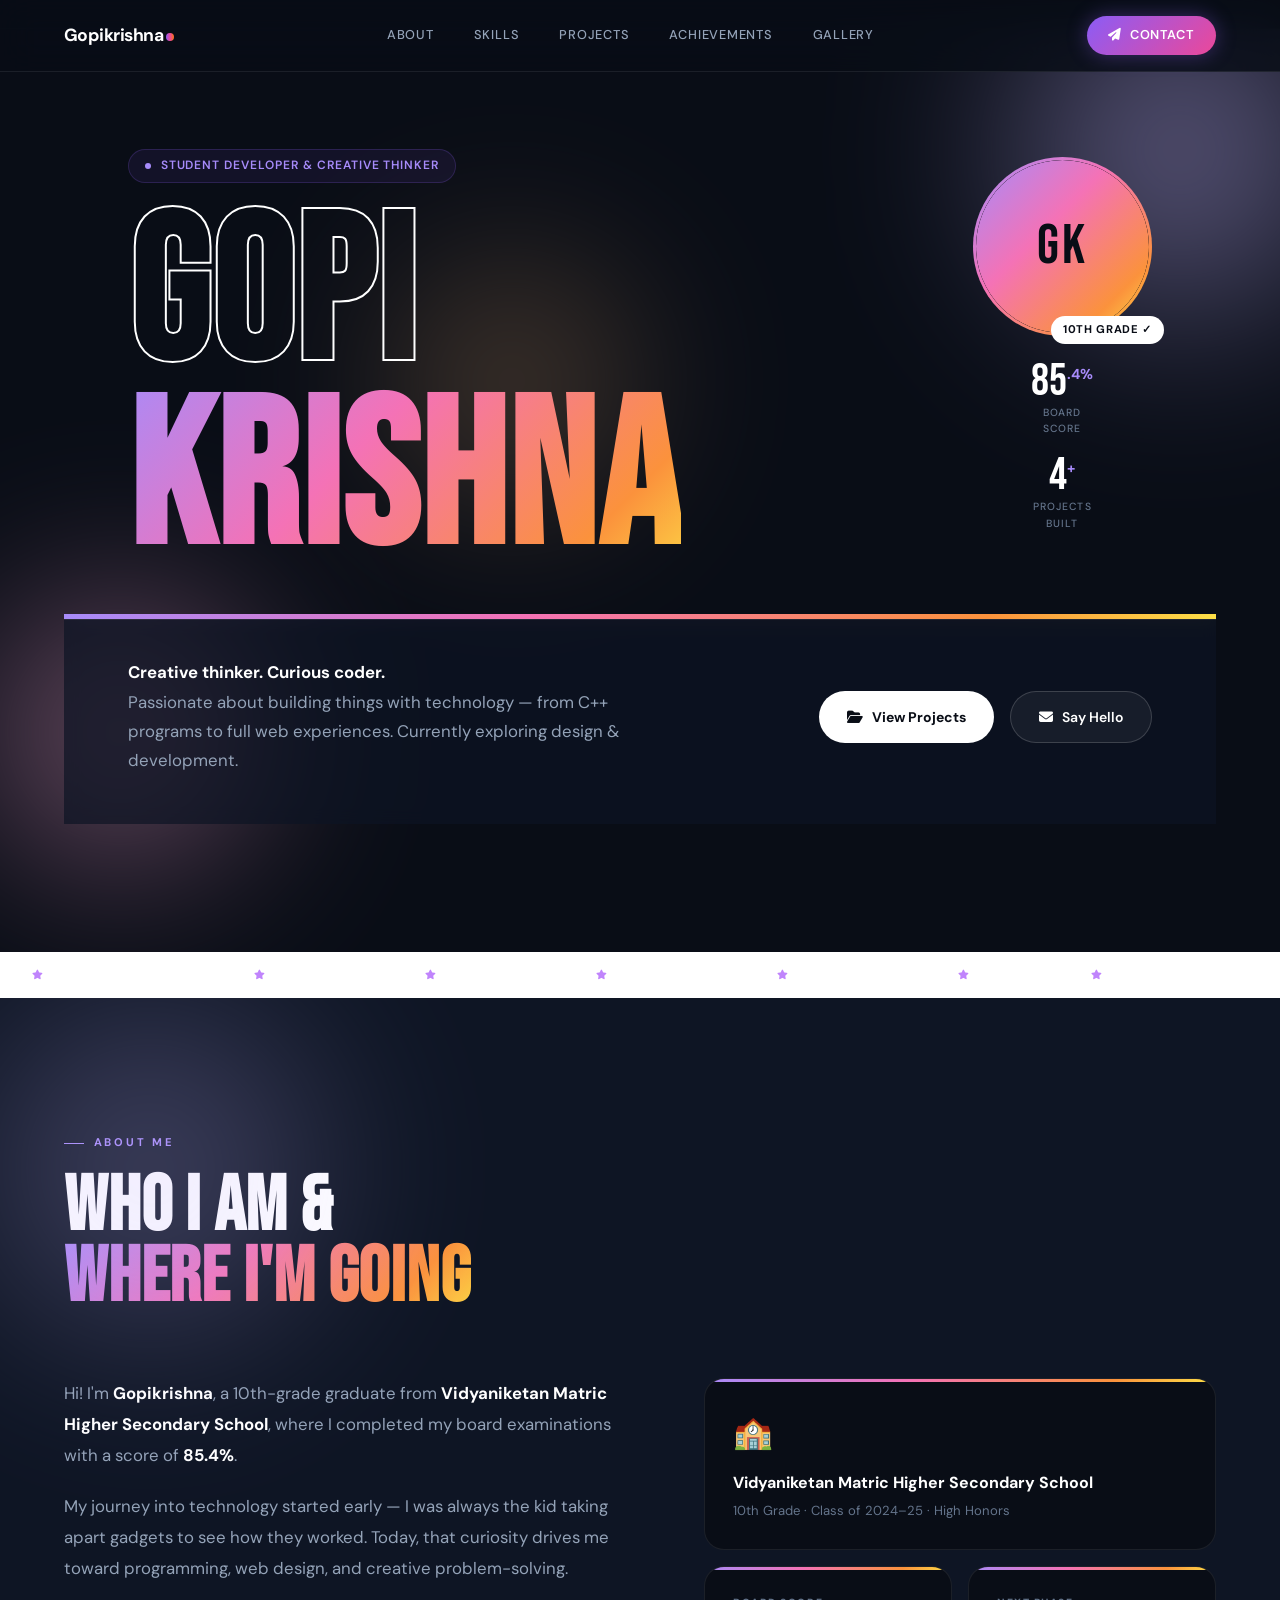
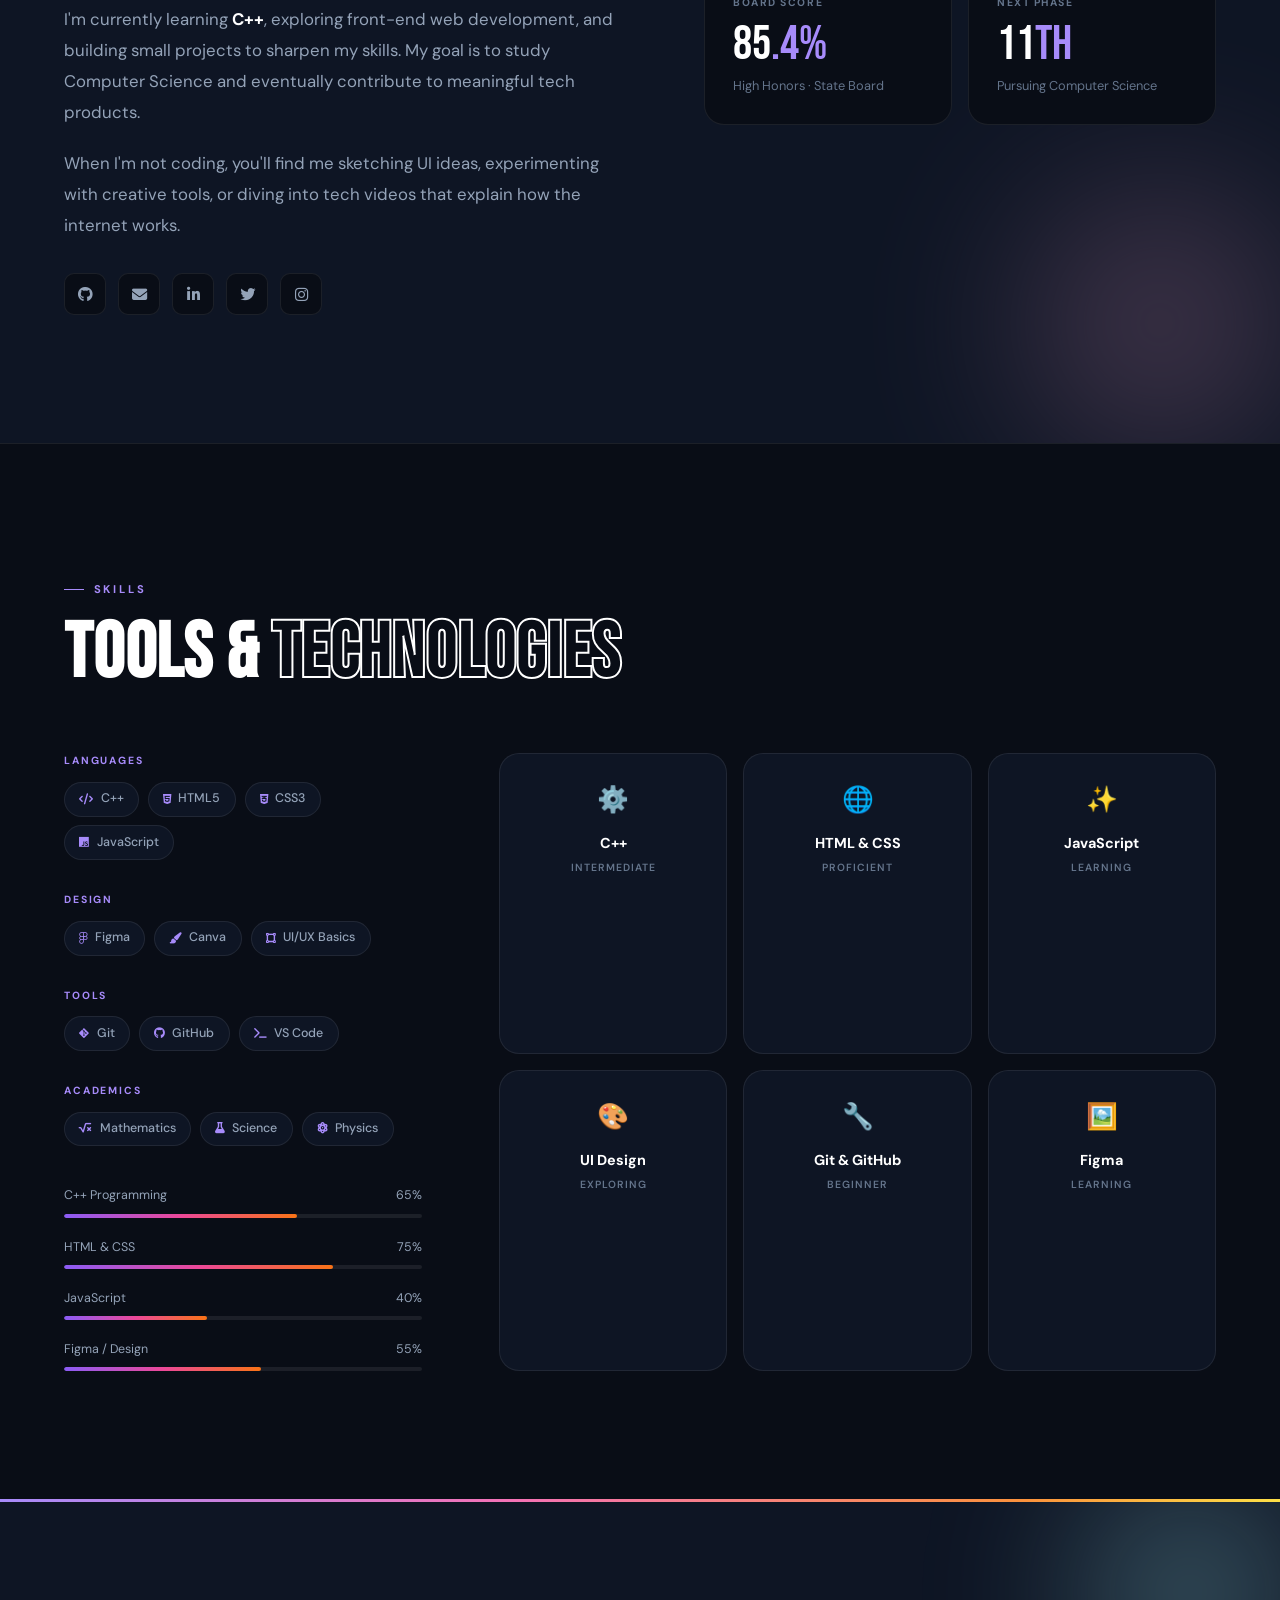
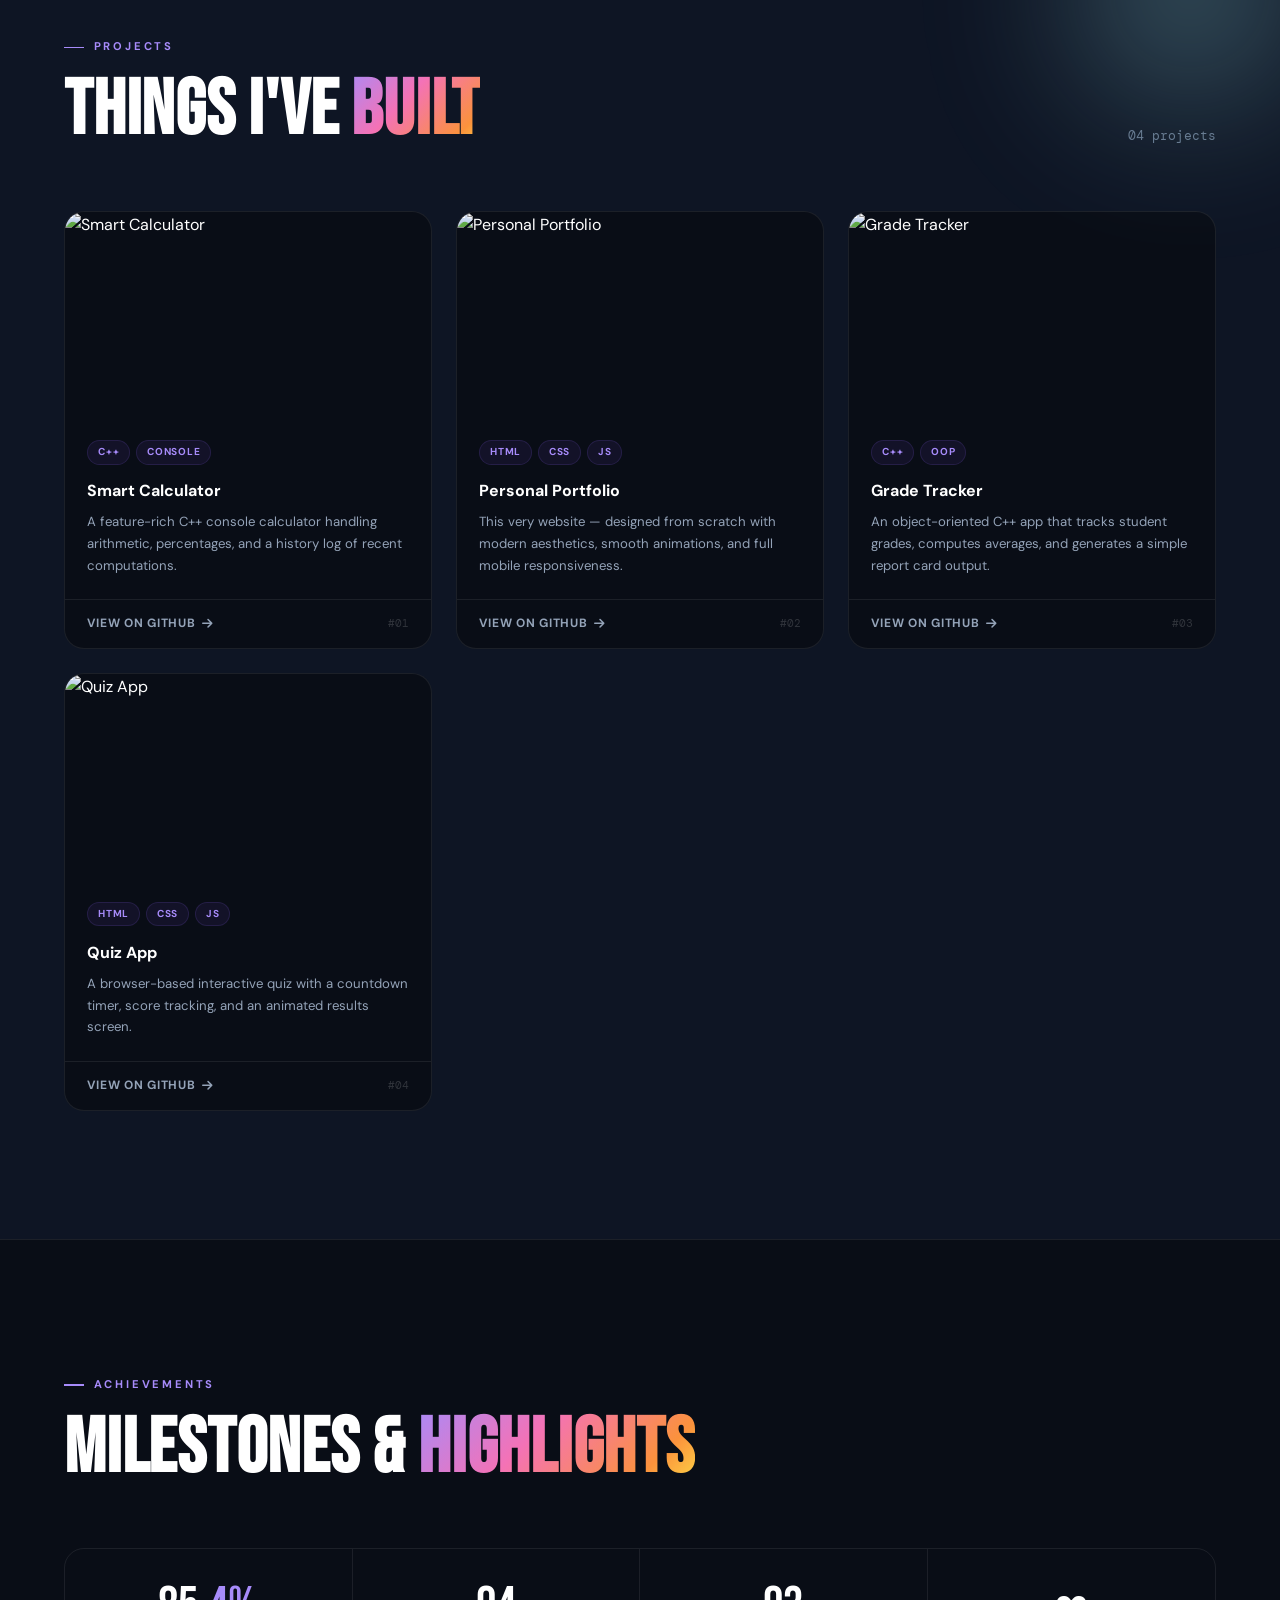
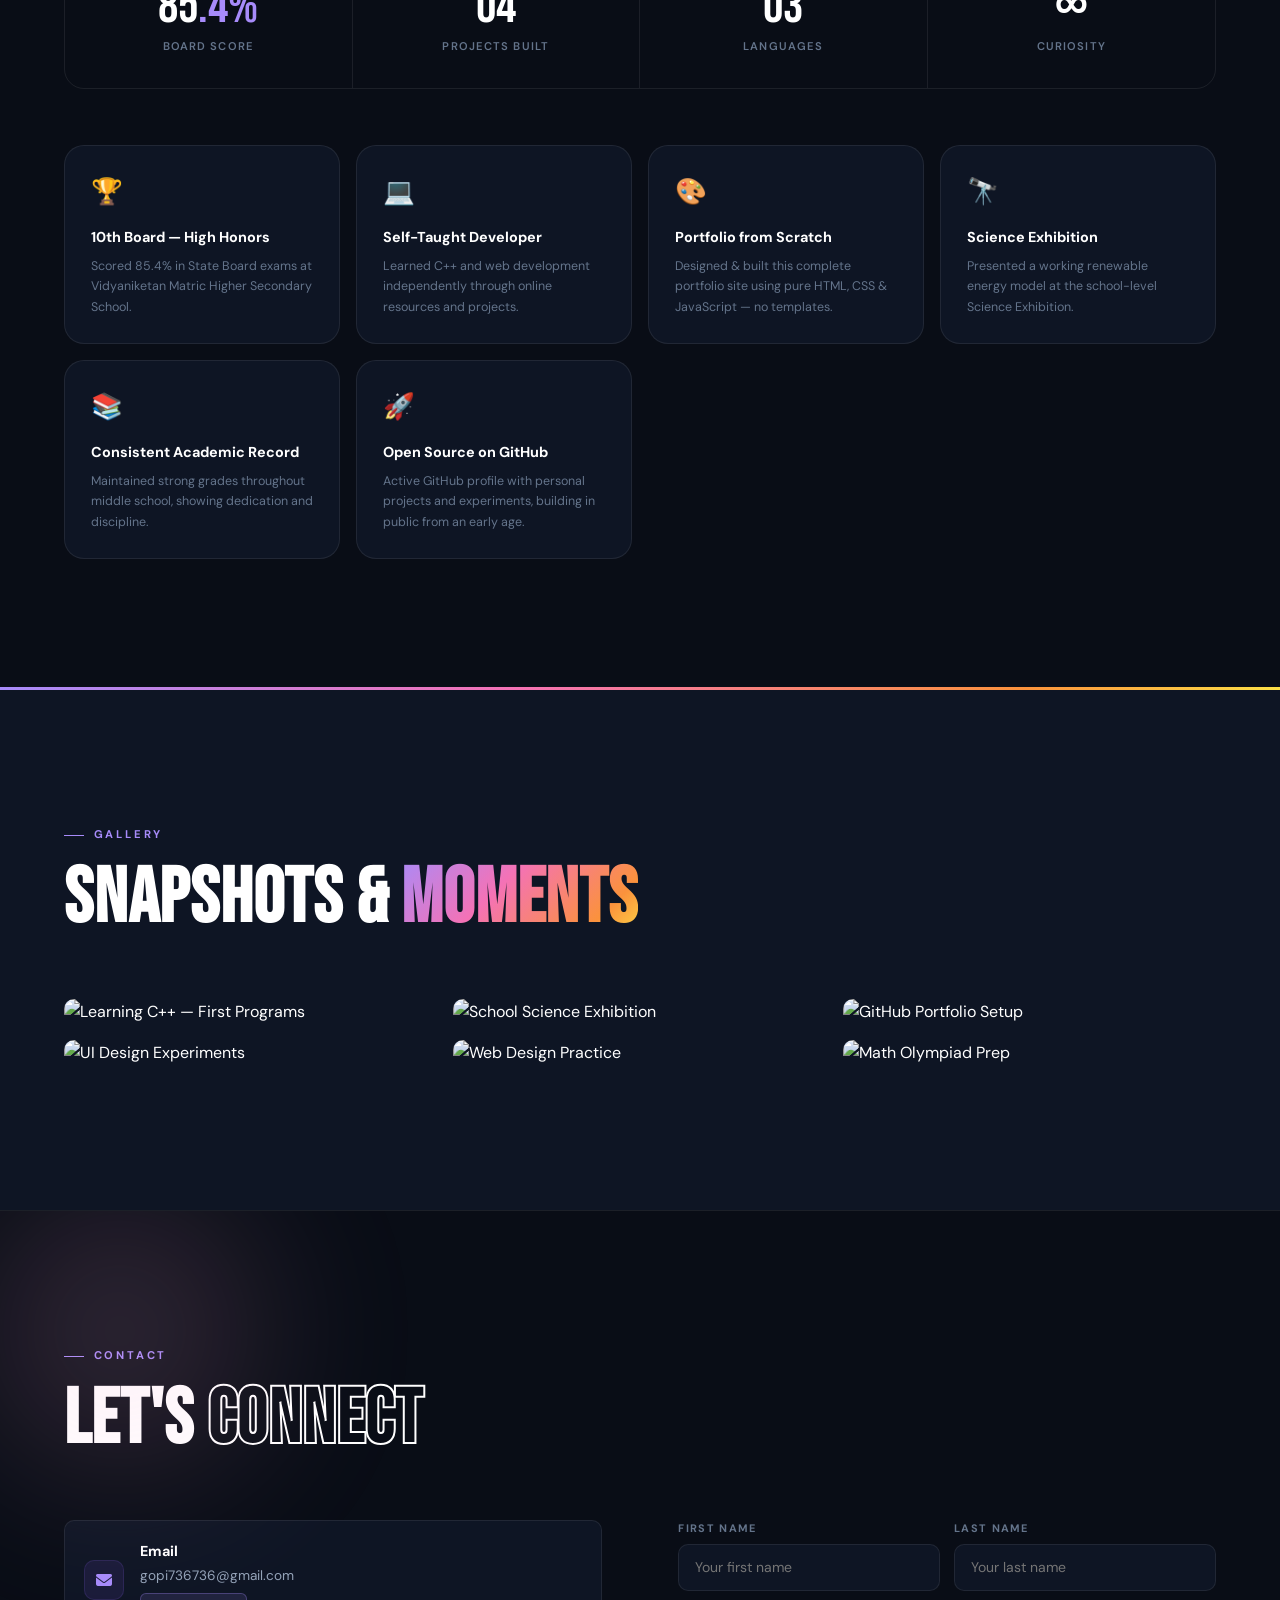
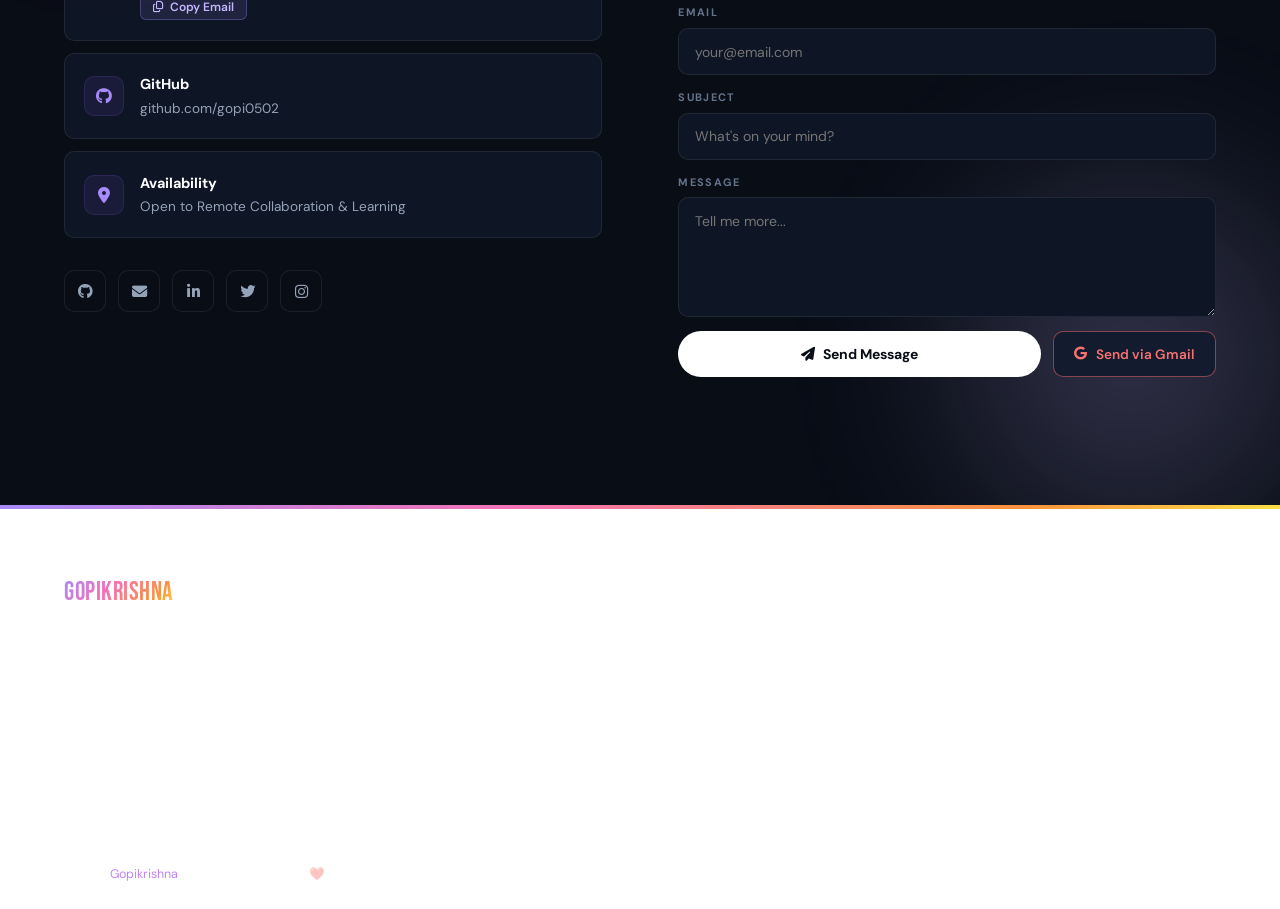
==== commit 9491f332: "Refactor styles for dark theme and remove cursor effects Updated color scheme and styling for a dark" ====
--- a/student-portfolio/index.html
+++ b/student-portfolio/index.html
@@ -18,26 +18,26 @@
 
   <style>
     /* ============================================
-       TOKENS
+       TOKENS — SLEEK MIDNIGHT DARK THEME
     ============================================ */
     :root {
-      --white:      #ffffff;
-      --off-white:  #f7f6f3;
-      --paper:      #f2f0eb;
-      --ink:        #111111;
-      --ink-2:      #333333;
-      --ink-3:      #666666;
-      --ink-4:      #999999;
-      --border:     #e0ddd8;
-      --border-2:   #ccc9c2;
-
-      --p1: #8b5cf6;   /* violet */
-      --p2: #ec4899;   /* pink */
-      --p3: #f97316;   /* orange */
-      --p4: #a78bfa;   /* lavender */
-      --p5: #fb923c;   /* peach */
-
-      --grad: linear-gradient(135deg, #c4b5fd 0%, #f9a8d4 40%, #fdba74 80%, #fde68a 100%);
+      --white:      #090d16;
+      --off-white:  #0e1524;
+      --paper:      #131c2e;
+      --ink:        #ffffff;
+      --ink-2:      #e2e8f0;
+      --ink-3:      #94a3b8;
+      --ink-4:      #64748b;
+      --border:     rgba(255, 255, 255, 0.08);
+      --border-2:   rgba(255, 255, 255, 0.16);
+
+      --p1: #a78bfa;   /* violet */
+      --p2: #f472b6;   /* pink */
+      --p3: #fb923c;   /* orange */
+      --p4: #c084fc;   /* lavender */
+      --p5: #38bdf8;   /* cyan */
+
+      --grad: linear-gradient(135deg, #a78bfa 0%, #f472b6 40%, #fb923c 80%, #fde047 100%);
       --grad-2: linear-gradient(90deg, #8b5cf6, #ec4899, #f97316);
 
       --font-display: 'Bebas Neue', sans-serif;
@@ -63,48 +63,12 @@
       font-family: var(--font-body);
       line-height: 1.6;
       overflow-x: hidden;
-      cursor: none;            /* hide default — we use custom */
-    }
-    a { color: inherit; text-decoration: none; }
+      cursor: default;            /* Clean system cursor */
+    }
+    a { color: inherit; text-decoration: none; cursor: pointer; }
     img { display: block; max-width: 100%; }
     ul { list-style: none; }
     button { font-family: inherit; cursor: pointer; }
-
-    /* ============================================
-       CUSTOM CURSOR — dot + lens
-    ============================================ */
-    #c-dot {
-      position: fixed; z-index: 9999; pointer-events: none;
-      width: 8px; height: 8px; border-radius: 50%;
-      background: var(--ink);
-      transform: translate(-50%, -50%);
-      transition: width .15s, height .15s, background .2s;
-      mix-blend-mode: difference;
-    }
-    #c-ring {
-      position: fixed; z-index: 9998; pointer-events: none;
-      width: 40px; height: 40px; border-radius: 50%;
-      border: 1.5px solid rgba(139,92,246,.5);
-      transform: translate(-50%, -50%);
-    }
-    /* The MAGNIFYING GLASS LENS — canvas-drawn circle that shows
-       a zoomed gradient-tinted view of whatever's under the mouse */
-    #lens-canvas {
-      position: fixed; z-index: 9997; pointer-events: none;
-      border-radius: 50%;
-      box-shadow:
-        0 0 0 2px rgba(139,92,246,.35),
-        0 20px 60px rgba(139,92,246,.18),
-        inset 0 0 30px rgba(196,181,253,.08);
-      opacity: 0;
-      transform: translate(-50%, -50%);
-      transition: opacity .35s ease;
-      overflow: hidden;
-    }
-    #lens-canvas.visible { opacity: 1; }
-
-    body.on-link #c-dot { width: 14px; height: 14px; background: var(--p1); mix-blend-mode: normal; }
-    body.on-link #c-ring { border-color: var(--p1); width: 56px; height: 56px; }
 
     /* ============================================
        SCROLLBAR
@@ -145,12 +109,12 @@
       height: var(--nav-h);
       display: flex; align-items: center; justify-content: space-between;
       padding: 0 clamp(1.5rem, 5vw, 4rem);
-      background: rgba(255,255,255,.82);
+      background: rgba(9,13,22,.85);
       backdrop-filter: blur(18px) saturate(1.6);
       border-bottom: 1px solid var(--border);
       transition: border-color .3s;
     }
-    nav.scrolled { border-bottom-color: var(--border-2); box-shadow: 0 1px 20px rgba(0,0,0,.05); }
+    nav.scrolled { border-bottom-color: var(--border-2); box-shadow: 0 4px 25px rgba(0,0,0,.5); }
 
     .nav-logo {
       font-family: var(--font-body);
@@ -183,11 +147,12 @@
     .nav-btn {
       display: inline-flex; align-items: center; gap: .5rem;
       padding: .55rem 1.35rem;
-      background: var(--ink); color: var(--white);
+      background: linear-gradient(135deg, #8b5cf6, #ec4899); color: #ffffff;
       border: none; border-radius: var(--r3);
       font-size: .8rem; font-weight: 600; letter-spacing: .05em;
       text-transform: uppercase;
-      transition: background .25s, transform .25s var(--spring);
+      box-shadow: 0 0 20px rgba(139, 92, 246, 0.35);
+      transition: transform .25s var(--spring);
     }
     .nav-btn:hover { background: var(--p1); transform: scale(1.04); }
 
@@ -208,7 +173,7 @@
     /* Mobile drawer */
     .mobile-nav {
       position: fixed; top: var(--nav-h); left: 0; right: 0; z-index: 199;
-      background: rgba(255,255,255,.97);
+      background: rgba(9,13,22,.98);
       backdrop-filter: blur(18px);
       border-bottom: 1px solid var(--border);
       padding: 2rem; display: flex; flex-direction: column; gap: 1.5rem;
@@ -344,8 +309,8 @@
       display: flex; align-items: center; justify-content: space-between;
       flex-wrap: wrap; gap: 1.5rem;
       padding: clamp(1.5rem, 3vw, 2.5rem) clamp(1.5rem, 5vw, 4rem) clamp(2rem, 4vw, 3rem);
-      background: rgba(247,246,243,.7);
-      backdrop-filter: blur(4px);
+      background: rgba(14,21,36,.7);
+      backdrop-filter: blur(8px);
       border-top: 1px solid var(--border);
     }
     .hero-tagline {
@@ -358,17 +323,17 @@
     .btn-dark {
       display: inline-flex; align-items: center; gap: .55rem;
       padding: .85rem 1.75rem;
-      background: var(--ink); color: var(--white);
+      background: #ffffff; color: #090d16;
       border-radius: var(--r3); border: none;
-      font-size: .875rem; font-weight: 600;
-      transition: background .25s, transform .3s var(--spring);
-    }
-    .btn-dark:hover { background: var(--p1); transform: scale(1.04) translateY(-2px); }
+      font-size: .875rem; font-weight: 700;
+      transition: background .25s, transform .3s var(--spring), box-shadow .25s;
+    }
+    .btn-dark:hover { background: var(--p1); color: #090d16; transform: scale(1.04) translateY(-2px); box-shadow: 0 0 20px rgba(167,139,250,.4); }
 
     .btn-outline {
       display: inline-flex; align-items: center; gap: .55rem;
       padding: .85rem 1.75rem;
-      background: transparent; color: var(--ink);
+      background: rgba(255,255,255,.05); color: #ffffff;
       border-radius: var(--r3); border: 1.5px solid var(--border-2);
       font-size: .875rem; font-weight: 600;
       transition: border-color .25s, transform .3s var(--spring);
@@ -747,17 +712,17 @@
       display: flex;
       flex-direction: column;
       gap: 0.4rem;
-      background: #ecfdf5;
+      background: rgba(16, 185, 129, 0.12);
       border: 2px solid #10b981;
-      color: #065f46;
+      color: #a7f3d0;
       border-radius: var(--r);
       padding: 1.15rem 1.4rem;
-      box-shadow: 0 10px 25px rgba(16, 185, 129, 0.15);
+      box-shadow: 0 10px 25px rgba(16, 185, 129, 0.2);
     }
     .cf-status.success .status-head {
       font-size: 1rem;
       font-weight: 700;
-      color: #047857;
+      color: #34d399;
       display: flex;
       align-items: center;
       gap: 0.6rem;
@@ -768,14 +733,14 @@
     }
     .cf-status.success .status-body {
       font-size: 0.86rem;
-      color: #065f46;
+      color: #d1fae5;
       line-height: 1.55;
     }
     .cf-status.error {
       display: flex;
-      background: #fef2f2;
-      border: 1.5px solid #fecaca;
-      color: #991b1b;
+      background: rgba(239, 68, 68, 0.15);
+      border: 1.5px solid #ef4444;
+      color: #fca5a5;
     }
     @keyframes cfFadeIn {
       from { opacity: 0; transform: translateY(-6px); }
@@ -796,9 +761,9 @@
       font-size: 0.85rem;
       font-weight: 600;
       font-family: var(--font-body);
-      background: var(--white);
-      color: #ea4335;
-      border: 1.5px solid #ea4335;
+      background: var(--paper);
+      color: #f87171;
+      border: 1.5px solid rgba(248, 113, 113, 0.5);
       cursor: pointer;
       transition: all 0.25s var(--ease);
       text-decoration: none;
@@ -806,8 +771,9 @@
     .btn-gmail:hover {
       background: #ea4335;
       color: #ffffff;
+      border-color: #ea4335;
       transform: translateY(-2px);
-      box-shadow: 0 4px 14px rgba(234,67,53,0.25);
+      box-shadow: 0 4px 14px rgba(234,67,53,0.35);
     }
     .copy-chip {
       display: inline-flex;
@@ -818,15 +784,15 @@
       font-size: 0.75rem;
       font-weight: 600;
       border-radius: 6px;
-      background: rgba(139,92,246,0.08);
-      color: var(--p1);
-      border: 1px solid rgba(139,92,246,0.25);
+      background: rgba(167, 139, 250, 0.12);
+      color: #c4b5fd;
+      border: 1px solid rgba(167, 139, 250, 0.3);
       cursor: pointer;
       transition: all 0.2s;
     }
     .copy-chip:hover {
       background: var(--p1);
-      color: #fff;
+      color: #090d16;
     }
 
     /* Confirmatory Success Card */
@@ -836,12 +802,12 @@
     }
     .confirm-card {
       display: none;
-      background: var(--white);
+      background: var(--paper);
       border: 2px solid #10b981;
       border-radius: var(--r2);
       padding: 2.5rem 2rem;
       text-align: center;
-      box-shadow: 0 20px 45px rgba(16, 185, 129, 0.12);
+      box-shadow: 0 20px 45px rgba(0, 0, 0, 0.6), 0 0 30px rgba(16, 185, 129, 0.2);
       animation: confirmPop 0.4s cubic-bezier(0.175, 0.885, 0.32, 1.275);
     }
     .confirm-card.active {
@@ -856,13 +822,13 @@
       height: 68px;
       margin: 0 auto 1.25rem;
       border-radius: 50%;
-      background: #ecfdf5;
-      border: 2px solid #a7f3d0;
+      background: rgba(16, 185, 129, 0.15);
+      border: 2px solid rgba(16, 185, 129, 0.4);
       display: flex;
       align-items: center;
       justify-content: center;
       font-size: 1.85rem;
-      color: #059669;
+      color: #34d399;
       animation: pulseGreen 2s infinite;
     }
     @keyframes pulseGreen {
@@ -1045,10 +1011,6 @@
 
 <body>
 
-  <!-- Custom cursor elements -->
-  <div id="c-dot"></div>
-  <div id="c-ring"></div>
-  <canvas id="lens-canvas" width="160" height="160"></canvas>
 
   <!-- Floating Toast Notification -->
   <div id="toast-notification" role="status" aria-live="polite">
@@ -1655,120 +1617,7 @@
     { src:'https://picsum.photos/seed/gk6/600/500', cap:'Math Olympiad Prep' },
   ];
 
-  /* ══════════════════════════════════════════
-     1. CUSTOM CURSOR + MAGNIFYING GLASS LENS
-  ══════════════════════════════════════════ */
-  (function initCursor() {
-    const dot    = document.getElementById('c-dot');
-    const ring   = document.getElementById('c-ring');
-    const canvas = document.getElementById('lens-canvas');
-    const ctx    = canvas.getContext('2d');
-
-    const LENS_R = 80;   // radius in px
-    const ZOOM   = 2.1;  // magnification factor
-
-    // Position state
-    let mx = -999, my = -999;   // actual mouse
-    let rx = -999, ry = -999;   // ring (lagging)
-
-    /* Position helpers */
-    function setXY(el, x, y) {
-      el.style.left = x + 'px';
-      el.style.top  = y + 'px';
-    }
-
-    /* Mouse move */
-    window.addEventListener('mousemove', e => {
-      mx = e.clientX; my = e.clientY;
-      setXY(dot, mx, my);
-      setXY(canvas, mx, my);
-      canvas.classList.add('visible');
-      drawLens(e.clientX, e.clientY);
-    });
-
-    /* Mouse leave page */
-    document.addEventListener('mouseleave', () => { canvas.classList.remove('visible'); });
-
-    /* Lagging ring RAF */
-    (function animRing() {
-      rx += (mx - rx) * 0.13;
-      ry += (my - ry) * 0.13;
-      setXY(ring, rx, ry);
-      requestAnimationFrame(animRing);
-    })();
-
-    /* ── LENS DRAW ── */
-    function drawLens(cx, cy) {
-      const D = LENS_R * 2;
-      canvas.width  = D;
-      canvas.height = D;
-      canvas.style.width  = D + 'px';
-      canvas.style.height = D + 'px';
-
-      ctx.clearRect(0, 0, D, D);
-
-      /* Clip to circle */
-      ctx.save();
-      ctx.beginPath();
-      ctx.arc(LENS_R, LENS_R, LENS_R - 1, 0, Math.PI * 2);
-      ctx.clip();
-
-      /* Fill glass background — frosted white */
-      ctx.fillStyle = 'rgba(255,255,255,0.55)';
-      ctx.fillRect(0, 0, D, D);
-
-      /* Capture the page area under the lens via html2canvas-lite approach:
-         We'll use drawImage on the document body — not natively supported,
-         so instead we draw a beautiful glass effect with gradient reflection */
-
-      /* Inner gradient — mimics lens refraction with pastel colors */
-      const grad = ctx.createRadialGradient(LENS_R, LENS_R * 0.6, 0, LENS_R, LENS_R, LENS_R);
-      grad.addColorStop(0,   'rgba(196,181,253,0.35)');  /* lavender */
-      grad.addColorStop(0.4, 'rgba(249,168,212,0.2)');   /* pink */
-      grad.addColorStop(0.75,'rgba(253,186,116,0.15)');  /* peach */
-      grad.addColorStop(1,   'rgba(255,255,255,0)');
-      ctx.fillStyle = grad;
-      ctx.fillRect(0, 0, D, D);
-
-      /* Crosshair lines */
-      ctx.strokeStyle = 'rgba(139,92,246,0.2)';
-      ctx.lineWidth = 0.8;
-      ctx.setLineDash([4,4]);
-      ctx.beginPath(); ctx.moveTo(LENS_R,4); ctx.lineTo(LENS_R, D-4); ctx.stroke();
-      ctx.beginPath(); ctx.moveTo(4, LENS_R); ctx.lineTo(D-4, LENS_R); ctx.stroke();
-      ctx.setLineDash([]);
-
-      /* Top specular highlight */
-      const spec = ctx.createLinearGradient(0, 0, 0, LENS_R * 0.7);
-      spec.addColorStop(0,   'rgba(255,255,255,0.55)');
-      spec.addColorStop(1,   'rgba(255,255,255,0)');
-      ctx.fillStyle = spec;
-      ctx.beginPath();
-      ctx.ellipse(LENS_R, LENS_R * 0.4, LENS_R * 0.65, LENS_R * 0.35, 0, 0, Math.PI * 2);
-      ctx.fill();
-
-      ctx.restore();
-
-      /* Outer ring stroke */
-      ctx.beginPath();
-      ctx.arc(LENS_R, LENS_R, LENS_R - 1, 0, Math.PI * 2);
-      ctx.strokeStyle = 'rgba(139,92,246,0.3)';
-      ctx.lineWidth = 1.5;
-      ctx.stroke();
-
-      /* Central dot */
-      ctx.beginPath();
-      ctx.arc(LENS_R, LENS_R, 3, 0, Math.PI * 2);
-      ctx.fillStyle = 'rgba(139,92,246,0.6)';
-      ctx.fill();
-    }
-
-    /* Hover state for interactive elements */
-    document.querySelectorAll('a,button,.proj-card,.ach-card,.sk-card,.a-card,.gal-item,.ci-item,.tag,.soc-btn').forEach(el => {
-      el.addEventListener('mouseenter', () => document.body.classList.add('on-link'));
-      el.addEventListener('mouseleave', () => document.body.classList.remove('on-link'));
-    });
-  })();
+
 
   /* ══════════════════════════════
      2. NAVBAR
